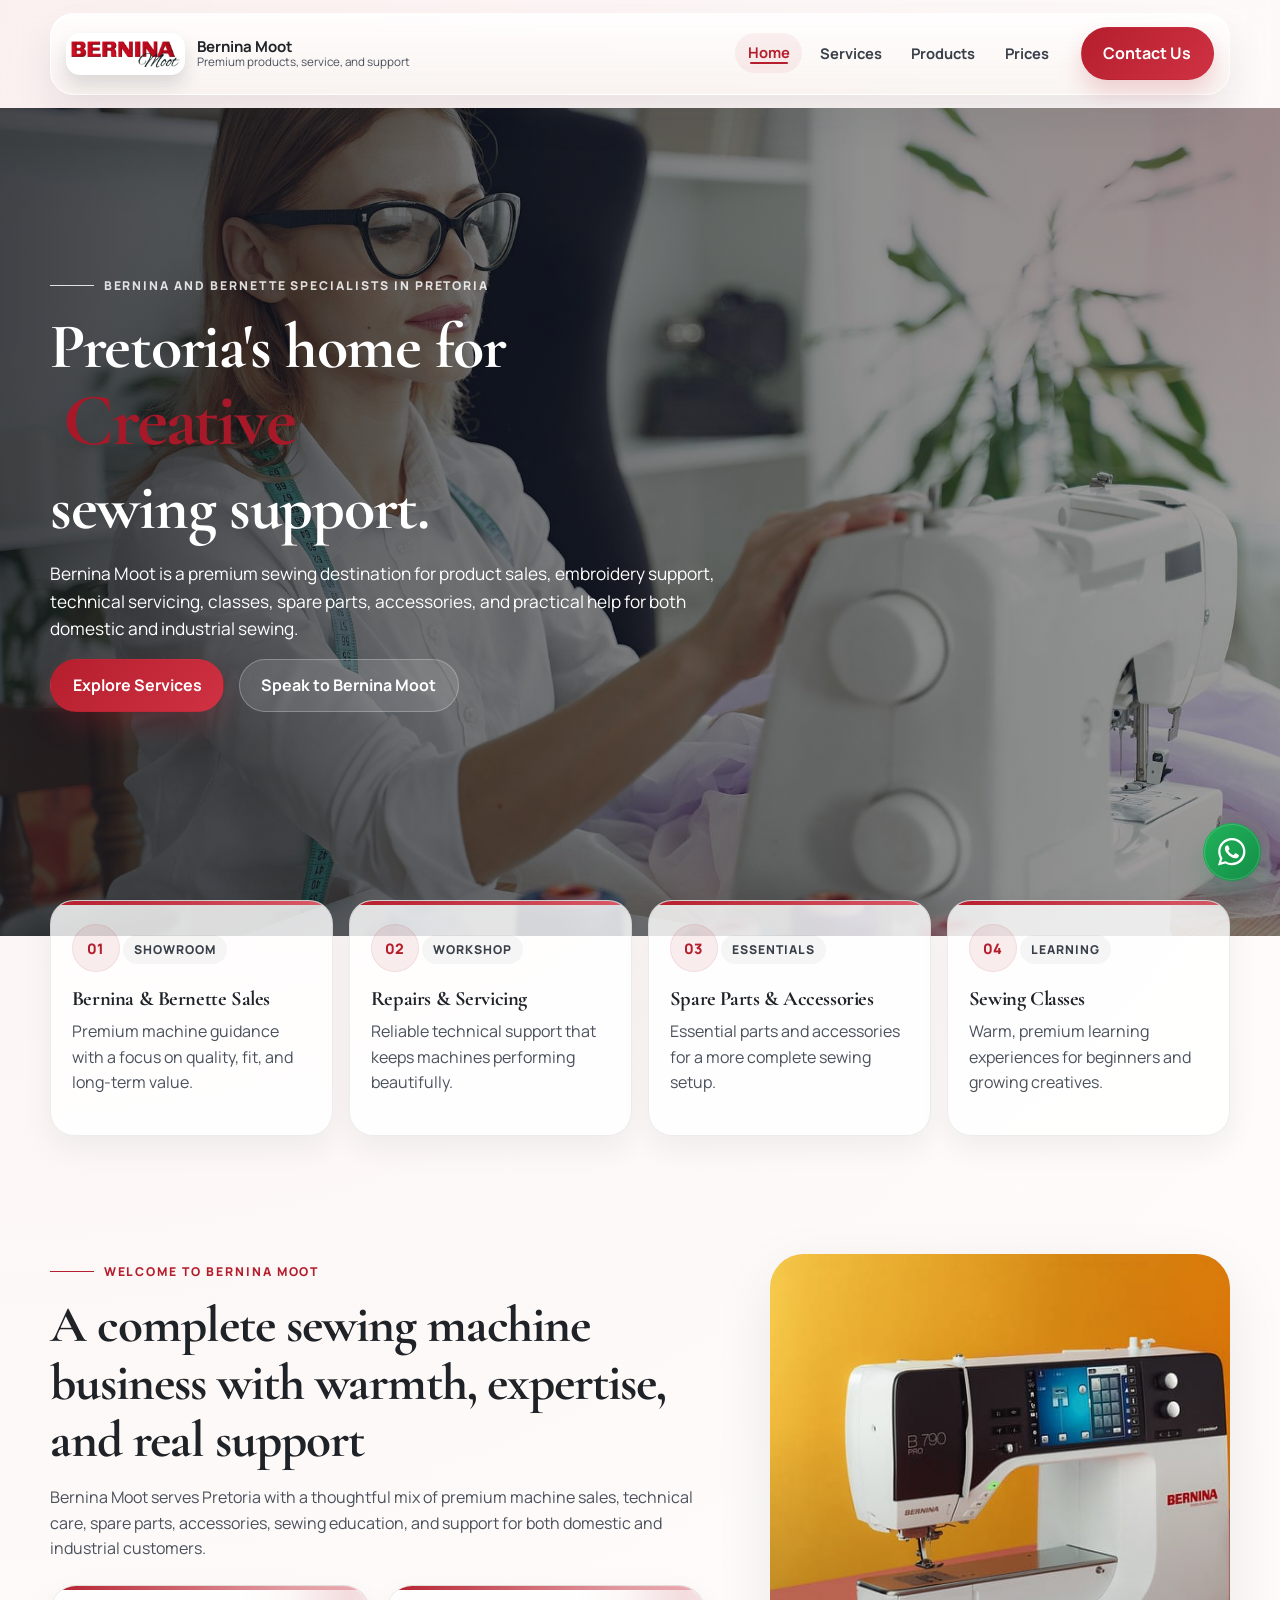
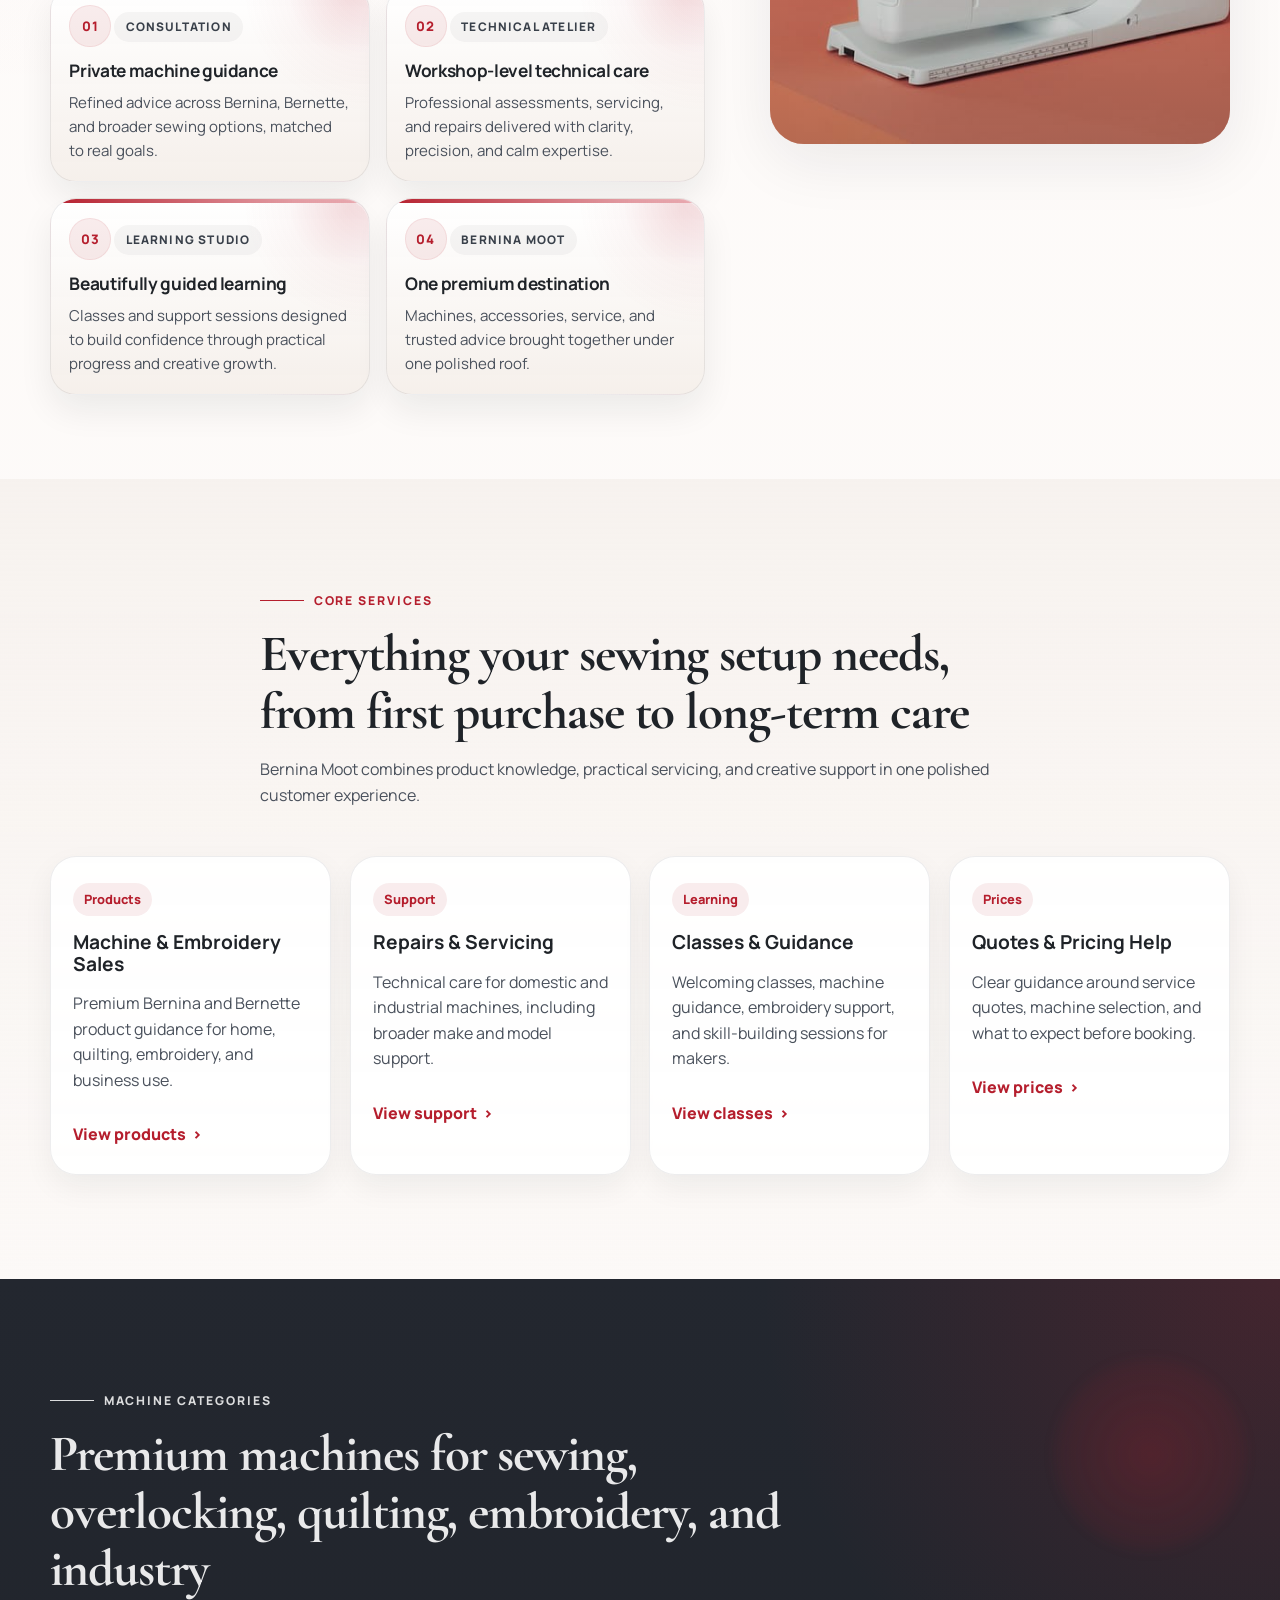
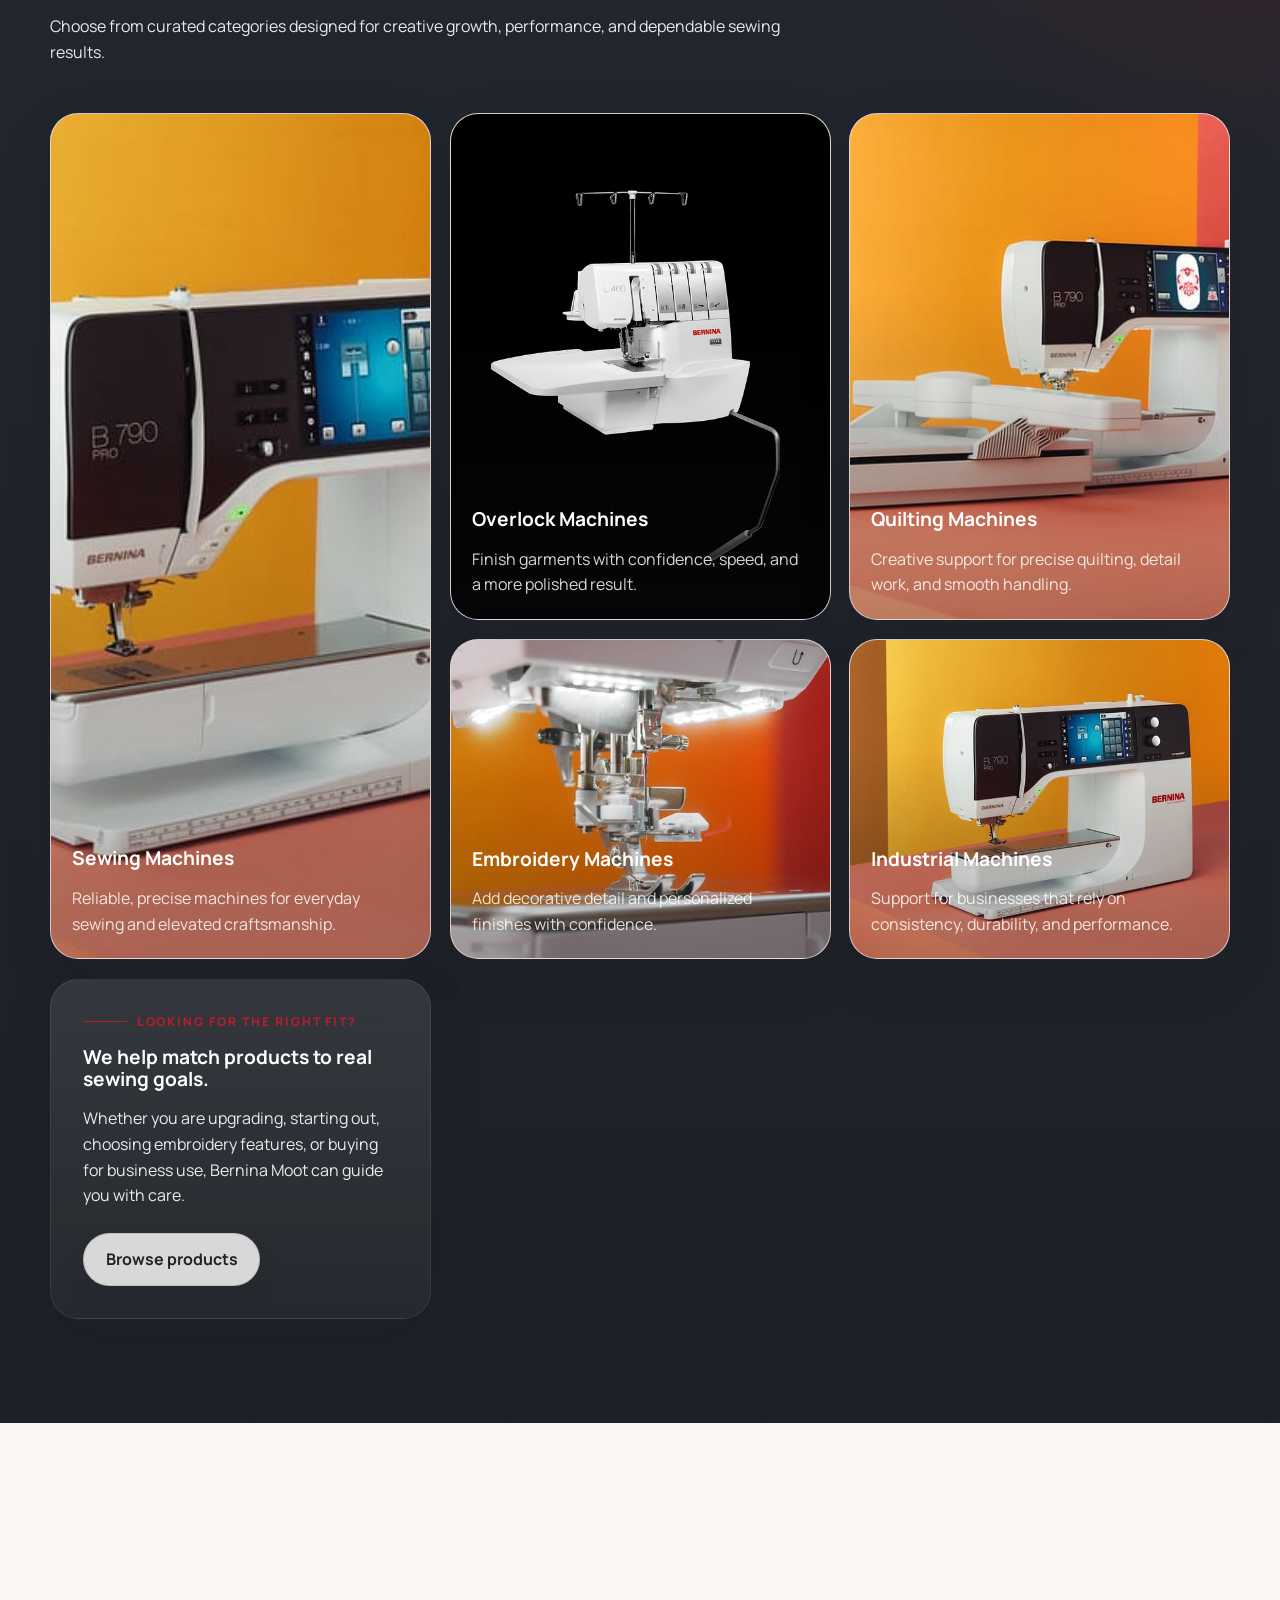
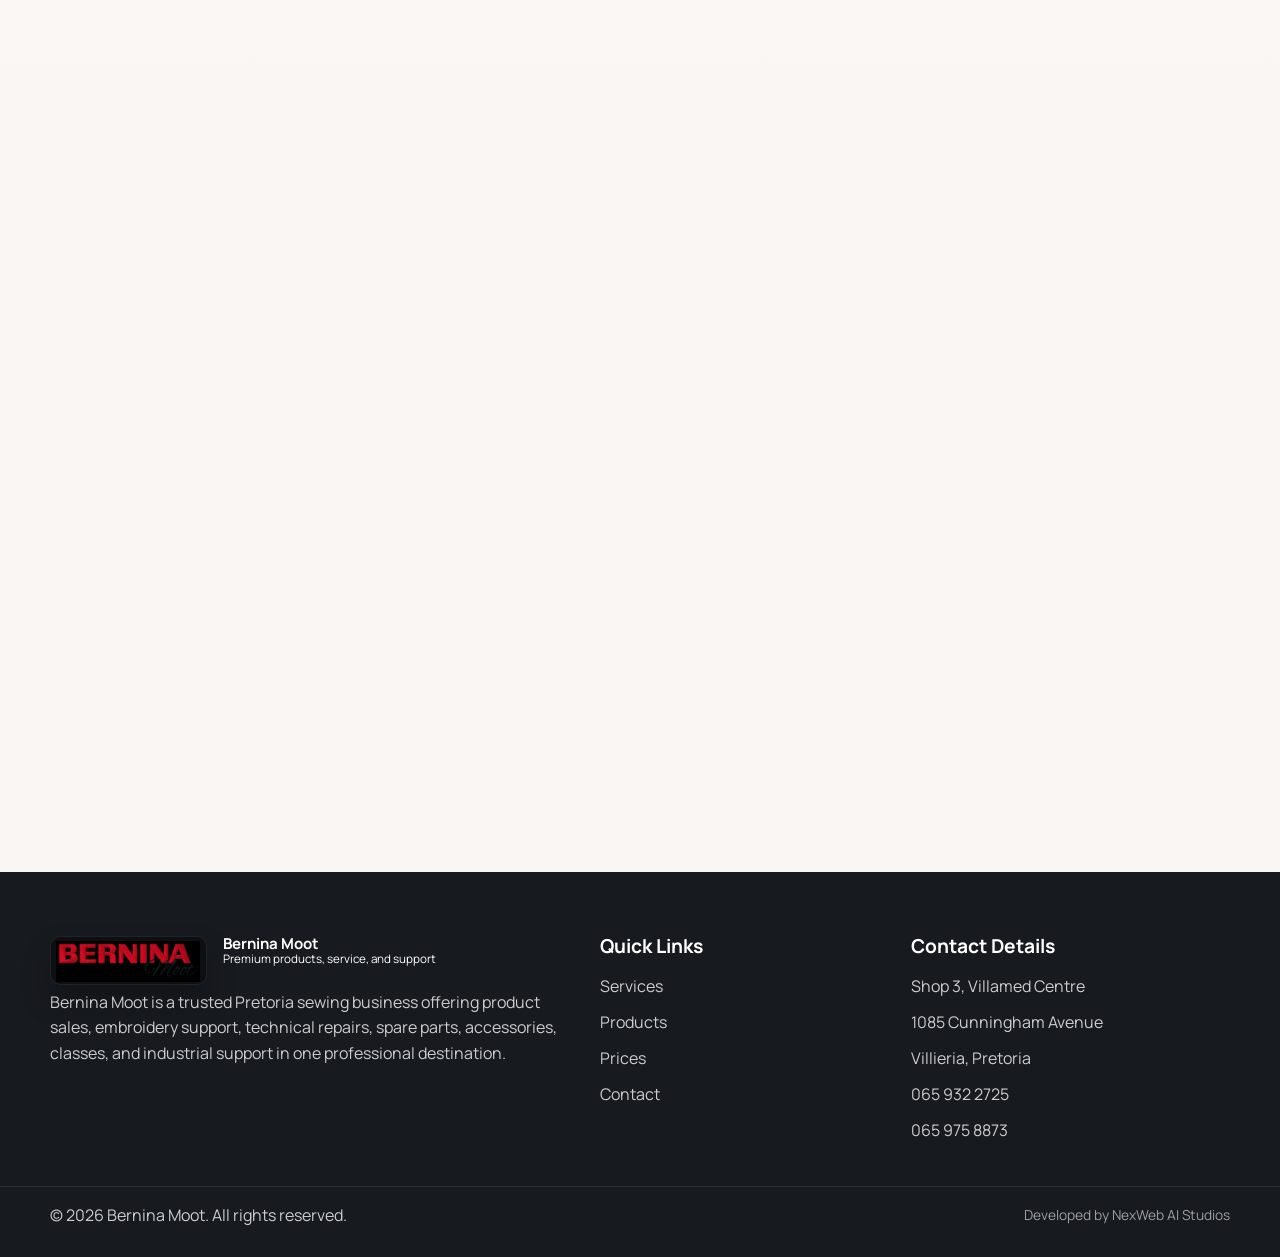
==== index.html @ 9df5f25d "Add AI and search discoverability metadata" ====
<!DOCTYPE html>
<html lang="en">
    <head>
        <meta charset="UTF-8">
        <meta name="viewport" content="width=device-width, initial-scale=1.0">
        <meta
            name="description"
            content="Bernina Moot offers premium sewing products, embroidery support, repairs, classes, spare parts, and sewing expertise in Pretoria."
        >
        <meta name="theme-color" content="#b51e2d">
        <meta name="robots" content="index, follow">
        <link rel="canonical" href="https://jankoferreira.github.io/Berninamoot-demo-website/">
        <meta property="og:type" content="website">
        <meta property="og:site_name" content="Bernina Moot">
        <meta property="og:title" content="Bernina Moot | Premium Sewing Machine Specialists in Pretoria">
        <meta property="og:description" content="Bernina Moot offers premium sewing products, embroidery support, repairs, classes, spare parts, and sewing expertise in Pretoria.">
        <meta property="og:url" content="https://jankoferreira.github.io/Berninamoot-demo-website/">
        <meta property="og:image" content="https://jankoferreira.github.io/Berninamoot-demo-website/assets/images/hero/hero-shop.jpg">
        <meta name="twitter:card" content="summary_large_image">
        <meta name="twitter:title" content="Bernina Moot | Premium Sewing Machine Specialists in Pretoria">
        <meta name="twitter:description" content="Bernina Moot offers premium sewing products, embroidery support, repairs, classes, spare parts, and sewing expertise in Pretoria.">
        <meta name="twitter:image" content="https://jankoferreira.github.io/Berninamoot-demo-website/assets/images/hero/hero-shop.jpg">
        <title>
            Bernina Moot | Premium Sewing Machine Specialists in Pretoria
        </title>
        <link rel="icon" type="image/svg+xml" href="assets/images/favicon.svg">
        <link rel="preconnect" href="https://fonts.googleapis.com">
        <link rel="preconnect" href="https://fonts.gstatic.com" crossorigin>
        <link
            href="https://fonts.googleapis.com/css2?family=Manrope:wght@400;500;600;700;800&family=Cormorant+Garamond:wght@600;700&display=swap"
            rel="stylesheet"
        >
        <link rel="stylesheet" href="assets/css/style.css">
        <script type="application/ld+json">
            {
                "@context": "https://schema.org",
                "@type": "LocalBusiness",
                "@id": "https://jankoferreira.github.io/Berninamoot-demo-website/#business",
                "name": "Bernina Moot",
                "url": "https://jankoferreira.github.io/Berninamoot-demo-website/",
                "image": "https://jankoferreira.github.io/Berninamoot-demo-website/assets/images/hero/hero-shop.jpg",
                "logo": "https://jankoferreira.github.io/Berninamoot-demo-website/assets/images/light%20logo.jpeg",
                "description": "Bernina Moot is a Pretoria sewing business offering sewing machine products, embroidery support, repairs, spare parts, accessories, classes, and practical machine guidance.",
                "telephone": [
                    "+27659322725",
                    "+27659758873"
                ],
                "address": {
                    "@type": "PostalAddress",
                    "streetAddress": "Shop 3, Villamed Centre, 1085 Cunningham Avenue",
                    "addressLocality": "Villieria",
                    "addressRegion": "Pretoria",
                    "addressCountry": "ZA"
                },
                "areaServed": {
                    "@type": "City",
                    "name": "Pretoria"
                },
                "hasOfferCatalog": {
                    "@type": "OfferCatalog",
                    "name": "Bernina Moot products and services",
                    "itemListElement": [
                        {
                            "@type": "Offer",
                            "itemOffered": {
                                "@type": "Service",
                                "name": "Sewing machine sales and product guidance"
                            }
                        },
                        {
                            "@type": "Offer",
                            "itemOffered": {
                                "@type": "Service",
                                "name": "Machine repairs and servicing"
                            }
                        },
                        {
                            "@type": "Offer",
                            "itemOffered": {
                                "@type": "Service",
                                "name": "Embroidery support, classes, parts, and accessories"
                            }
                        }
                    ]
                }
            }
        </script>
    </head>
    <body>
        <!-- Floating action buttons -->
        <a
            class="floating-whatsapp"
            href="https://wa.me/27659322725?text=Hello%20Bernina%20Moot%2C%20I%20would%20like%20to%20enquire%20about%20your%20machines%20%2F%20services."
            target="_blank"
            rel="noopener noreferrer"
            aria-label="Chat with Bernina Moot on WhatsApp"
        >
            <span class="floating-whatsapp__tooltip">
                Chat on WhatsApp
            </span>
            <span class="floating-whatsapp__icon" aria-hidden="true">
                <svg viewBox="0 0 24 24" role="presentation">
                    <path
                        d="
                            M20.52 3.48A11.86 11.86 0 0 0 12.04 0C5.5 0 .17 5.32.17 11.88
                            c0 2.09.54 4.13 1.57 5.93L0 24l6.35-1.66a11.8 11.8 0 0 0 5.69 1.45h.01
                            c6.55 0 11.88-5.33 11.88-11.89 0-3.17-1.24-6.15-3.41-8.42zm-8.48 18.3h-.01
                            a9.86 9.86 0 0 1-5.03-1.38l-.36-.21-3.77.99 1-3.68-.24-.38a9.86 9.86 0 0 1-1.51-5.26
                            c0-5.45 4.44-9.89 9.9-9.89 2.64 0 5.12 1.03 6.98 2.9a9.83 9.83 0 0 1 2.9 6.99
                            c0 5.46-4.44 9.9-9.89 9.9zm5.43-7.41c-.3-.15-1.77-.87-2.04-.97-.27-.1-.47-.15-.67.15
                            s-.77.97-.94 1.17c-.17.2-.35.22-.64.08-.3-.15-1.25-.46-2.39-1.47-.88-.78-1.48-1.74-1.65-2.03
                            -.17-.3-.02-.46.13-.61.13-.13.3-.35.45-.52.15-.17.2-.3.3-.5.1-.2.05-.37-.02-.52
                            -.08-.15-.67-1.61-.92-2.2-.24-.58-.48-.5-.67-.51h-.57c-.2 0-.52.08-.8.37
                            s-1.05 1.03-1.05 2.5c0 1.47 1.08 2.89 1.23 3.09.15.2 2.12 3.23 5.13 4.53
                            .72.31 1.28.5 1.72.63.72.23 1.38.2 1.9.12.58-.09 1.77-.72 2.02-1.42
                            .25-.7.25-1.3.17-1.42-.08-.12-.27-.2-.57-.35z
                        "
                        fill="currentColor"
                    >
                    </path>
                </svg>
            </span>
        </a>
        <button class="back-to-top" type="button" aria-label="Back to top">
            <span aria-hidden="true">
                &uarr;
            </span>
        </button>
        <!-- Shared site header -->
        <header class="site-header" id="top">
            <div class="container header__inner">
                <a class="logo" href="index.html" aria-label="Bernina Moot home">
                    <span class="logo__mark"><img src="assets/images/light%20logo.jpeg" alt="" aria-hidden="true"></span>
                    <span class="logo__text">
                        <strong>
                            Bernina Moot
                        </strong>
                        <small>
                            Premium products, service, and support
                        </small>
                    </span>
                </a>
                <nav class="main-nav" aria-label="Primary navigation">
                    <button
                        class="nav-toggle"
                        type="button"
                        aria-expanded="false"
                        aria-controls="primary-menu"
                        aria-label="Open navigation menu"
                    >
                        <span>
                        </span>
                        <span>
                        </span>
                        <span>
                        </span>
                    </button>
                    <div class="nav-panel" id="primary-menu">
                        <ul class="nav-links">
                            <li>
                                <a href="index.html" class="nav-link active">
                                    Home
                                </a>
                            </li>
                            <li>
                                <a href="services.html" class="nav-link">
                                    Services
                                </a>
                            </li>
                            <li>
                                <a href="products.html" class="nav-link">
                                    Products
                                </a>
                            </li>
                            <li>
                                <a href="prices.html" class="nav-link">
                                    Prices
                                </a>
                            </li>
                        </ul>
                        <a class="button button--primary header__cta" href="contact.html">
                            Contact Us
                        </a>
                    </div>
                </nav>
            </div>
        </header>
        <main>
            <!-- Home hero -->
            <section
                class="hero hero--background"
                style="--hero-position: center 34%; --hero-position-mobile: center 26%;"
            >
                <div
                    class="hero__background-image"
                    style="background-image: url('assets/images/hero/hero-background.jpg');"
                >
                </div>
                <div class="hero__background-overlay">
                </div>
                <div class="container hero__content-shell">
                    <div class="hero__content hero__content--wide hero__content--raised" data-reveal="up">
                        <p class="eyebrow eyebrow--light">
                            Bernina and Bernette specialists in Pretoria
                        </p>
                        <h1>
                            Pretoria's home for
                            <span
                                class="typed-word typed-word--headline"
                                data-words="Expert,Creative,Confident,Premium"
                            >
                                Expert
                            </span>
                            <span class="hero__headline-break">
                                sewing support.
                            </span>
                        </h1>
                        <p class="hero__lead hero__lead--light">
                            Bernina Moot is a premium sewing destination for product sales, embroidery
                            support, technical servicing, classes, spare parts, accessories, and practical
                            help for both domestic and industrial sewing.
                        </p>
                        <div class="hero__actions">
                            <a class="button button--primary" href="services.html">
                                Explore Services
                            </a>
                            <a class="button button--secondary button--soft-light" href="contact.html">
                                Speak to Bernina Moot
                            </a>
                        </div>
                    </div>
                </div>
            </section>
            <!-- Quick trust highlights -->
            <section class="trust-strip trust-strip--lifted" data-reveal="section">
                <div class="container trust-strip__grid">
                    <article class="trust-item" data-reveal="up">
                        <span class="trust-item__icon">
                            01
                        </span>
                        <span class="trust-item__label">
                            Showroom
                        </span>
                        <h2>
                            Bernina & Bernette Sales
                        </h2>
                        <p>
                            Premium machine guidance with a focus on quality, fit, and long-term value.
                        </p>
                    </article>
                    <article class="trust-item" data-reveal="up">
                        <span class="trust-item__icon">
                            02
                        </span>
                        <span class="trust-item__label">
                            Workshop
                        </span>
                        <h2>
                            Repairs & Servicing
                        </h2>
                        <p>
                            Reliable technical support that keeps machines performing beautifully.
                        </p>
                    </article>
                    <article class="trust-item" data-reveal="up">
                        <span class="trust-item__icon">
                            03
                        </span>
                        <span class="trust-item__label">
                            Essentials
                        </span>
                        <h2>
                            Spare Parts & Accessories
                        </h2>
                        <p>
                            Essential parts and accessories for a more complete sewing setup.
                        </p>
                    </article>
                    <article class="trust-item" data-reveal="up">
                        <span class="trust-item__icon">
                            04
                        </span>
                        <span class="trust-item__label">
                            Learning
                        </span>
                        <h2>
                            Sewing Classes
                        </h2>
                        <p>
                            Warm, premium learning experiences for beginners and growing creatives.
                        </p>
                    </article>
                </div>
            </section>
            <!-- About preview -->
            <section class="section section--about-preview" data-reveal="section">
                <div class="container about__grid">
                    <div class="about__content" data-reveal="up">
                        <p class="eyebrow">
                            Welcome to Bernina Moot
                        </p>
                        <h2>
                            A complete sewing machine business with warmth, expertise, and real support
                        </h2>
                        <p>
                            Bernina Moot serves Pretoria with a thoughtful mix of premium machine sales,
                            technical care, spare parts, accessories, sewing education, and support for both
                            domestic and industrial customers.
                        </p>
                        <div class="about__highlights">
                            <article class="mini-card">
                                <span class="mini-card__index">
                                    01
                                </span>
                                <span class="mini-card__label">
                                    Consultation
                                </span>
                                <strong>
                                    Private machine guidance
                                </strong>
                                <span>
                                    Refined advice across Bernina, Bernette, and broader sewing options,
                                    matched to real goals.
                                </span>
                            </article>
                            <article class="mini-card">
                                <span class="mini-card__index">
                                    02
                                </span>
                                <span class="mini-card__label">
                                    Technical Atelier
                                </span>
                                <strong>
                                    Workshop-level technical care
                                </strong>
                                <span>
                                    Professional assessments, servicing, and repairs delivered with clarity,
                                    precision, and calm expertise.
                                </span>
                            </article>
                            <article class="mini-card">
                                <span class="mini-card__index">
                                    03
                                </span>
                                <span class="mini-card__label">
                                    Learning Studio
                                </span>
                                <strong>
                                    Beautifully guided learning
                                </strong>
                                <span>
                                    Classes and support sessions designed to build confidence through
                                    practical progress and creative growth.
                                </span>
                            </article>
                            <article class="mini-card">
                                <span class="mini-card__index">
                                    04
                                </span>
                                <span class="mini-card__label">
                                    Bernina Moot
                                </span>
                                <strong>
                                    One premium destination
                                </strong>
                                <span>
                                    Machines, accessories, service, and trusted advice brought together under
                                    one polished roof.
                                </span>
                            </article>
                        </div>
                    </div>
                    <div class="about__visual" data-reveal="left">
                        <div class="image-frame">
                            <img
                                class="image-frame__image image-frame__image--home-machine"
                                src="assets/images/machine3.jpeg"
                                alt="Bernina sewing machine displayed on a warm studio backdrop"
                            >
                        </div>
                    </div>
                </div>
            </section>
            <!-- Services preview -->
            <section class="section services" data-reveal="section">
                <div class="container section-heading" data-reveal="up">
                    <p class="eyebrow">
                        Core Services
                    </p>
                    <h2>
                        Everything your sewing setup needs, from first purchase to long-term care
                    </h2>
                    <p>
                        Bernina Moot combines product knowledge, practical servicing, and creative support in
                        one polished customer experience.
                    </p>
                </div>
                <div class="container services__grid services__grid--four">
                    <article class="service-card" data-reveal="up">
                        <span class="service-card__badge">
                            Products
                        </span>
                        <h3>
                            Machine & Embroidery Sales
                        </h3>
                        <p>
                            Premium Bernina and Bernette product guidance for home, quilting, embroidery, and
                            business use.
                        </p>
                        <a class="text-link" href="products.html">
                            View products
                        </a>
                    </article>
                    <article class="service-card" data-reveal="up">
                        <span class="service-card__badge">
                            Support
                        </span>
                        <h3>
                            Repairs & Servicing
                        </h3>
                        <p>
                            Technical care for domestic and industrial machines, including broader make and
                            model support.
                        </p>
                        <a class="text-link" href="products.html">
                            View support
                        </a>
                    </article>
                    <article class="service-card" data-reveal="up">
                        <span class="service-card__badge">
                            Learning
                        </span>
                        <h3>
                            Classes & Guidance
                        </h3>
                        <p>
                            Welcoming classes, machine guidance, embroidery support, and skill-building
                            sessions for makers.
                        </p>
                        <a class="text-link" href="products.html">
                            View classes
                        </a>
                    </article>
                    <article class="service-card" data-reveal="up">
                        <span class="service-card__badge">
                            Prices
                        </span>
                        <h3>
                            Quotes & Pricing Help
                        </h3>
                        <p>
                            Clear guidance around service quotes, machine selection, and what to expect before
                            booking.
                        </p>
                        <a class="text-link" href="prices.html">
                            View prices
                        </a>
                    </article>
                </div>
            </section>
            <!-- Machine categories preview -->
            <section class="section products" data-reveal="section">
                <div class="container products__shell">
                    <div class="section-heading section-heading--light" data-reveal="up">
                        <p class="eyebrow">
                            Machine Categories
                        </p>
                        <h2>
                            Premium machines for sewing, overlocking, quilting, embroidery, and industry
                        </h2>
                        <p>
                            Choose from curated categories designed for creative growth, performance, and
                            dependable sewing results.
                        </p>
                    </div>
                    <div class="products__grid">
                        <article class="product-card product-card--tall" data-reveal="up">
                            <img
                                class="product-card__image product-card__image--machine"
                                src="assets/images/machine3.jpeg"
                                alt="Bernina sewing machine displayed on a warm studio backdrop"
                            >
                            <div class="product-card__content">
                                <h3>
                                    Sewing Machines
                                </h3>
                                <p>
                                    Reliable, precise machines for everyday sewing and elevated craftsmanship.
                                </p>
                            </div>
                        </article>
                        <article class="product-card" data-reveal="up">
                            <img
                                class="product-card__image product-card__image--overlocker"
                                src="assets/images/machine1.jpeg"
                                alt="Bernina overlock machine displayed on a black background"
                            >
                            <div class="product-card__content">
                                <h3>
                                    Overlock Machines
                                </h3>
                                <p>
                                    Finish garments with confidence, speed, and a more polished result.
                                </p>
                            </div>
                        </article>
                        <article class="product-card" data-reveal="up">
                            <img
                                class="product-card__image product-card__image--wide-machine"
                                src="assets/images/machine2.jpeg"
                                alt="Bernina machine with extended work table for quilting and larger sewing projects"
                            >
                            <div class="product-card__content">
                                <h3>
                                    Quilting Machines
                                </h3>
                                <p>
                                    Creative support for precise quilting, detail work, and smooth handling.
                                </p>
                            </div>
                        </article>
                        <article class="product-card" data-reveal="up">
                            <img
                                class="product-card__image product-card__image--detail"
                                src="assets/images/machine4.jpeg"
                                alt="Close-up of a Bernina needle and presser foot for detailed stitching"
                            >
                            <div class="product-card__content">
                                <h3>
                                    Embroidery Machines
                                </h3>
                                <p>
                                    Add decorative detail and personalized finishes with confidence.
                                </p>
                            </div>
                        </article>
                        <article class="product-card" data-reveal="up">
                            <img
                                class="product-card__image product-card__image--machine"
                                src="assets/images/machine3.jpeg"
                                alt="Bernina sewing machine suited to dependable professional sewing work"
                            >
                            <div class="product-card__content">
                                <h3>
                                    Industrial Machines
                                </h3>
                                <p>
                                    Support for businesses that rely on consistency, durability, and
                                    performance.
                                </p>
                            </div>
                        </article>
                        <article class="product-callout" data-reveal="left">
                            <p class="eyebrow">
                                Looking for the right fit?
                            </p>
                            <h3>
                                We help match products to real sewing goals.
                            </h3>
                            <p>
                                Whether you are upgrading, starting out, choosing embroidery features, or
                                buying for business use, Bernina Moot can guide you with care.
                            </p>
                            <a class="button button--secondary" href="products.html">
                                Browse products
                            </a>
                        </article>
                    </div>
                </div>
            </section>
            <!-- Learning callout -->
            <section class="section" data-reveal="section">
                <div class="container split-callout">
                    <div class="split-callout__panel" data-reveal="up">
                        <p class="eyebrow">
                            Products, Learning & Community
                        </p>
                        <h2>
                            Shop, learn, and stay inspired
                        </h2>
                        <p>
                            From beginner sewing classes to embroidery support, creative guidance, and warm
                            community moments, Bernina Moot supports both skill and connection.
                        </p>
                        <a class="button button--primary" href="products.html">
                            Explore products
                        </a>
                    </div>
                    <div class="split-callout__image" data-reveal="left">
                        <img
                            src="assets/images/gallery/class-2.jpg"
                            alt="Sewing class with a teacher helping students learn practically"
                        >
                    </div>
                </div>
            </section>
            <!-- Support and contact highlights -->
            <section class="section section--tight" data-reveal="section">
                <div class="container contact-preview">
                    <article class="info-card" data-reveal="up">
                        <p class="eyebrow">
                            Technical Support
                        </p>
                        <h3>
                            Need product or repair support?
                        </h3>
                        <p>
                            We assist with servicing, diagnostics, embroidery guidance, and repairs on any
                            make and model, including industrial support.
                        </p>
                        <a class="text-link" href="products.html">
                            Learn more
                        </a>
                    </article>
                    <article class="info-card" data-reveal="up">
                        <p class="eyebrow">
                            Hours
                        </p>
                        <h3>
                            Visit Bernina Moot
                        </h3>
                        <p>
                            Monday to Thursday 08:00 - 17:00, Friday 08:00 - 15:00, Saturday 08:00 - 12:00.
                        </p>
                        <a class="text-link" href="contact.html">
                            Plan your visit
                        </a>
                    </article>
                    <article class="info-card" data-reveal="up">
                        <p class="eyebrow">
                            Contact
                        </p>
                        <h3>
                            Speak to the team
                        </h3>
                        <p>
                            Call, WhatsApp, or visit us in Villieria, Pretoria for expert help with sales,
                            service, and classes.
                        </p>
                        <a class="text-link" href="contact.html">
                            Contact Bernina Moot
                        </a>
                    </article>
                </div>
            </section>
        </main>
        <!-- Shared site footer -->
        <footer class="site-footer">
            <div class="container footer__grid">
                <div class="footer__brand">
                    <a class="logo logo--footer" href="index.html" aria-label="Bernina Moot home">
                        <span class="logo__mark"><img src="assets/images/dark%20logo.jpeg" alt="" aria-hidden="true"></span>
                        <span class="logo__text">
                            <strong>
                                Bernina Moot
                            </strong>
                            <small>
                                Premium products, service, and support
                            </small>
                        </span>
                    </a>
                    <p>
                        Bernina Moot is a trusted Pretoria sewing business offering product sales, embroidery
                        support, technical repairs, spare parts, accessories, classes, and industrial support
                        in one professional destination.
                    </p>
                </div>
                <div class="footer__links">
                    <h3>
                        Quick Links
                    </h3>
                    <ul>
                        <li>
                            <a href="services.html">
                                Services
                            </a>
                        </li>
                        <li>
                            <a href="products.html">
                                Products
                            </a>
                        </li>
                        <li>
                            <a href="prices.html">
                                Prices
                            </a>
                        </li>
                        <li>
                            <a href="contact.html">
                                Contact
                            </a>
                        </li>
                    </ul>
                </div>
                <div class="footer__contact">
                    <h3>
                        Contact Details
                    </h3>
                    <p>
                        Shop 3, Villamed Centre
                    </p>
                    <p>
                        1085 Cunningham Avenue
                    </p>
                    <p>
                        Villieria, Pretoria
                    </p>
                    <p>
                        <a href="tel:+27659322725">
                            065 932 2725
                        </a>
                    </p>
                    <p>
                        <a href="tel:+27659758873">
                            065 975 8873
                        </a>
                    </p>
                </div>
            </div>
            <div class="footer__bottom">
                <div class="container">
                    <p>
                        &copy;
                        <span id="currentYear">
                        </span>
                        Bernina Moot. All rights reserved.
                    </p>
                    <a class="footer__credit" href="https://jlfdev.co.za" target="_blank" rel="noopener">
                        Developed by NexWeb AI Studios
                    </a>
                </div>
            </div>
        </footer>
        <script src="assets/js/script.js">
        </script>
    </body>
</html>
---- assets/css/style.css ----
/*
============================================================
Bernina Moot Premium Website Stylesheet
============================================================
This file contains the full visual system for the single-page
website, including responsive layout, premium surface styling,
motion, navigation states, and utility components.
============================================================
*/

:root {
    --color-primary: #b51e2d;
    --color-primary-dark: #8f1824;
    --color-charcoal: #1f2328;
    --color-charcoal-soft: #39404a;
    --color-text: #4a515c;
    --color-white: #ffffff;
    --color-surface: #fbf8f6;
    --color-surface-strong: #f3ede8;
    --color-surface-muted: #f7f4f1;
    --color-border: rgba(31, 35, 40, 0.08);
    --color-border-strong: rgba(31, 35, 40, 0.14);
    --color-shadow: 0 18px 60px rgba(24, 28, 34, 0.08);
    --color-shadow-soft: 0 12px 30px rgba(24, 28, 34, 0.06);
    --radius-sm: 14px;
    --radius-md: 22px;
    --radius-lg: 34px;
    --radius-pill: 999px;
    --container-width: 1180px;
    --header-height: 82px;
    --header-height-compact: 70px;
    --transition: 220ms ease;
}

*,
*::before,
*::after {
    box-sizing: border-box;
}

html {
    scroll-behavior: smooth;
    overflow-x: hidden;
    -webkit-text-size-adjust: 100%;
}

body {
    margin: 0;
    font-family: "Manrope", sans-serif;
    color: var(--color-text);
    background:
        radial-gradient(circle at top left, rgba(181, 30, 45, 0.06), transparent 28%),
        linear-gradient(180deg, #fffdfc 0%, #f9f5f2 100%);
    line-height: 1.6;
    overflow-x: hidden;
}

body.lightbox-open {
    overflow: hidden;
}

img {
    display: block;
    width: 100%;
    max-width: 100%;
    height: 100%;
    object-fit: cover;
}

a {
    color: inherit;
    text-decoration: none;
}

button,
a {
    -webkit-tap-highlight-color: transparent;
}

button,
input,
textarea,
select {
    font: inherit;
}

button {
    cursor: pointer;
}

:focus-visible {
    outline: 3px solid rgba(181, 30, 45, 0.22);
    outline-offset: 3px;
}

::selection {
    background: rgba(181, 30, 45, 0.18);
}

h1,
h2,
h3,
h4 {
    margin: 0 0 1rem;
    color: var(--color-charcoal);
    line-height: 1.12;
}

h1,
h2 {
    font-family: "Cormorant Garamond", serif;
    letter-spacing: -0.02em;
}

h1 {
    font-size: clamp(3rem, 5vw, 5.35rem);
}

h2 {
    font-size: clamp(2.3rem, 4vw, 3.8rem);
}

h3 {
    font-size: 1.2rem;
}

p {
    margin: 0 0 1rem;
    overflow-wrap: break-word;
}

h1,
h2,
h3,
h4,
.button,
.nav-link,
.product-card__badge,
.products-showroom .product-card__meta,
.service-price-list dt,
.service-price-list dd {
    overflow-wrap: anywhere;
}

.eyebrow {
    display: inline-flex;
    align-items: center;
    gap: 0.6rem;
    margin-bottom: 1rem;
    color: var(--color-primary);
    text-transform: uppercase;
    letter-spacing: 0.16em;
    font-size: 0.76rem;
    font-weight: 800;
}

.eyebrow::before {
    content: "";
    width: 2.75rem;
    height: 1px;
    background: currentColor;
}

.container {
    width: min(calc(100% - 2rem), var(--container-width));
    margin: 0 auto;
}

.container > * {
    min-width: 0;
}

.section {
    padding: 6.5rem 0;
}

.section-anchor {
    scroll-margin-top: calc(var(--header-height) + 1rem);
}

.section-heading {
    max-width: 760px;
    margin-bottom: 3rem;
}

.section-heading--light h2,
.section-heading--light p {
    color: rgba(255, 255, 255, 0.9);
}

.section-heading--light .eyebrow {
    color: rgba(255, 255, 255, 0.84);
}

.button {
    display: inline-flex;
    align-items: center;
    justify-content: center;
    min-height: 50px;
    padding: 0.8rem 1.35rem;
    border-radius: var(--radius-pill);
    border: 1px solid transparent;
    font-weight: 700;
    position: relative;
    overflow: hidden;
    transition:
        transform var(--transition),
        background-color var(--transition),
        color var(--transition),
        border-color var(--transition),
        box-shadow var(--transition);
}

.button::after {
    content: "";
    position: absolute;
    inset: 0;
    background: linear-gradient(120deg, transparent 0%, rgba(255, 255, 255, 0.22) 36%, transparent 72%);
    transform: translateX(-130%);
    transition: transform 420ms ease;
    pointer-events: none;
}

.button:hover,
.button:focus-visible {
    transform: translateY(-3px) scale(1.01);
}

.button:hover::after,
.button:focus-visible::after {
    transform: translateX(130%);
}

.button--primary {
    background: linear-gradient(135deg, var(--color-primary), #cf3243);
    color: var(--color-white);
    box-shadow: 0 14px 28px rgba(181, 30, 45, 0.22);
}

.button--primary:hover,
.button--primary:focus-visible {
    background: linear-gradient(135deg, var(--color-primary-dark), var(--color-primary));
}

.button--secondary {
    background: rgba(255, 255, 255, 0.82);
    border-color: var(--color-border-strong);
    color: var(--color-charcoal);
    box-shadow: var(--color-shadow-soft);
}

.button--secondary:hover,
.button--secondary:focus-visible {
    border-color: rgba(181, 30, 45, 0.22);
    color: var(--color-primary);
}

.button--soft-light {
    background: rgba(255, 255, 255, 0.12);
    color: var(--color-white);
    border-color: rgba(255, 255, 255, 0.26);
    box-shadow: none;
}

.button--soft-light:hover,
.button--soft-light:focus-visible {
    color: var(--color-white);
    border-color: rgba(255, 255, 255, 0.5);
    background: rgba(255, 255, 255, 0.18);
}

.site-header {
    position: sticky;
    top: 0;
    z-index: 1000;
    padding: 0.8rem 0;
    transition: background-color var(--transition), box-shadow var(--transition);
    backdrop-filter: blur(16px);
}

.site-header.is-scrolled {
    background: rgba(255, 252, 249, 0.78);
    box-shadow: 0 14px 32px rgba(16, 18, 21, 0.1);
}

.header__inner {
    display: flex;
    align-items: center;
    justify-content: space-between;
    gap: 1rem;
    min-height: var(--header-height);
    padding: 0.7rem 0.95rem;
    background: linear-gradient(180deg, rgba(255, 255, 255, 0.86), rgba(248, 243, 239, 0.78));
    border: 1px solid rgba(255, 255, 255, 0.72);
    border-radius: 24px;
    box-shadow: 0 22px 40px rgba(26, 29, 34, 0.08), inset 0 1px 0 rgba(255, 255, 255, 0.72);
    transition: background-color var(--transition), box-shadow var(--transition), border-color var(--transition);
}

.site-header.is-scrolled .header__inner {
    background: linear-gradient(180deg, rgba(255, 255, 255, 0.94), rgba(248, 243, 239, 0.9));
    border-color: rgba(255, 255, 255, 0.82);
    box-shadow: 0 18px 34px rgba(26, 29, 34, 0.1), inset 0 1px 0 rgba(255, 255, 255, 0.82);
}

.logo {
    display: inline-flex;
    align-items: center;
    gap: 0.8rem;
    flex-shrink: 0;
}

.logo__mark {
    display: inline-grid;
    place-items: center;
    width: 7.4rem;
    height: 2.65rem;
    padding: 0.18rem;
    border-radius: 14px;
    background: var(--color-white);
    color: var(--color-white);
    font-family: "Cormorant Garamond", serif;
    font-size: 1.38rem;
    font-weight: 700;
    overflow: hidden;
    box-shadow: 0 10px 18px rgba(24, 28, 34, 0.14);
}

.logo__mark img {
    width: 100%;
    height: 100%;
    object-fit: contain;
}

.logo__text {
    display: flex;
    flex-direction: column;
    line-height: 1.1;
}

.logo__text strong {
    color: var(--color-charcoal);
    font-size: 0.94rem;
}

.logo__text small {
    color: var(--color-text);
    font-size: 0.73rem;
}

.main-nav {
    display: flex;
    align-items: center;
}

.nav-panel {
    display: flex;
    align-items: center;
    gap: 1.2rem;
}

.nav-links {
    display: flex;
    align-items: center;
    gap: 0.3rem;
    margin: 0;
    padding: 0;
    list-style: none;
}

.nav-link {
    position: relative;
    display: inline-flex;
    align-items: center;
    min-height: 40px;
    padding: 0.42rem 0.78rem;
    border-radius: var(--radius-pill);
    color: var(--color-charcoal-soft);
    font-size: 0.92rem;
    font-weight: 700;
    transition: color var(--transition), background-color var(--transition), transform var(--transition);
}

.nav-link::after {
    content: "";
    position: absolute;
    left: 0.9rem;
    right: 0.9rem;
    bottom: 0.55rem;
    height: 2px;
    border-radius: var(--radius-pill);
    background: var(--color-primary);
    transform: scaleX(0);
    transform-origin: center;
    transition: transform var(--transition);
}

.nav-link:hover,
.nav-link:focus-visible,
.nav-link.active {
    color: var(--color-primary);
    background: rgba(181, 30, 45, 0.06);
    transform: translateY(-1px);
}

.nav-link.active::after,
.nav-link:hover::after,
.nav-link:focus-visible::after {
    transform: scaleX(1);
}

.nav-toggle {
    display: none;
    place-items: center;
    gap: 0.28rem;
    width: 44px;
    height: 44px;
    padding: 0;
    border: 1px solid var(--color-border);
    border-radius: 50%;
    background: var(--color-white);
}

.nav-toggle span {
    display: block;
    width: 18px;
    height: 2px;
    background: var(--color-charcoal);
    border-radius: 999px;
    transition: transform var(--transition), opacity var(--transition);
}

.nav-toggle.is-active span:nth-child(1) {
    transform: translateY(6px) rotate(45deg);
}

.nav-toggle.is-active span:nth-child(2) {
    opacity: 0;
}

.nav-toggle.is-active span:nth-child(3) {
    transform: translateY(-6px) rotate(-45deg);
}

.hero {
    position: relative;
    overflow: hidden;
    padding: 3.2rem 0 4rem;
}

/* Full-width home hero with art-directed background positioning */
.hero--background {
    min-height: 92vh;
    display: flex;
    align-items: center;
    padding: 8rem 0 6rem;
}

.hero__background-image,
.hero__background-overlay {
    position: absolute;
    inset: 0;
}

.hero__background-image {
    inset: -4rem;
    background-position: var(--hero-position, center center);
    background-repeat: no-repeat;
    background-size: cover;
    transform: scale(0.92);
}

.hero__background-overlay {
    background:
        linear-gradient(90deg, rgba(20, 22, 28, 0.78) 0%, rgba(20, 22, 28, 0.56) 38%, rgba(20, 22, 28, 0.38) 100%),
        radial-gradient(circle at top right, rgba(181, 30, 45, 0.2), transparent 28%);
}

.hero__content-shell {
    position: relative;
    z-index: 1;
}

.hero__content--wide {
    max-width: 760px;
}

.hero__content--raised {
    margin-top: -6rem;
}

.hero--background h1,
.hero__lead--light {
    color: var(--color-white);
}

.eyebrow--light {
    color: rgba(255, 255, 255, 0.84);
}

.hero__typed-line--darkglass {
    background: rgba(255, 255, 255, 0.1);
    border-color: rgba(255, 255, 255, 0.14);
    color: var(--color-white);
    backdrop-filter: blur(14px);
}

.hero__typed-line--darkglass .typed-word {
    color: #ffe6e9;
}

.hero__trust-row {
    display: flex;
    flex-wrap: wrap;
    gap: 0.7rem;
    margin-top: 1.75rem;
}

.hero__trust-row span {
    display: inline-flex;
    align-items: center;
    min-height: 40px;
    padding: 0.45rem 0.8rem;
    border-radius: var(--radius-pill);
    background: rgba(255, 255, 255, 0.1);
    border: 1px solid rgba(255, 255, 255, 0.14);
    color: rgba(255, 255, 255, 0.9);
    font-weight: 700;
}

.trust-strip--lifted {
    margin-top: -2.2rem;
    position: relative;
    z-index: 2;
}

.hero__backdrop {
    position: absolute;
    inset: 0;
    background:
        radial-gradient(circle at 80% 18%, rgba(181, 30, 45, 0.12), transparent 24%),
        radial-gradient(circle at 12% 12%, rgba(31, 35, 40, 0.05), transparent 18%),
        linear-gradient(135deg, rgba(255, 255, 255, 0.9), rgba(243, 237, 232, 0.78));
    pointer-events: none;
}

.hero__grid {
    position: relative;
    z-index: 1;
    display: grid;
    grid-template-columns: minmax(0, 1.08fr) minmax(320px, 0.92fr);
    align-items: center;
    gap: 3rem;
}

.hero__content {
    padding: 2rem 0;
}

.hero__lead {
    max-width: 680px;
    font-size: 1.08rem;
}

.hero__typed-line {
    display: inline-flex;
    align-items: center;
    gap: 0.55rem;
    margin: 1.1rem 0 2rem;
    padding: 0.9rem 1.1rem;
    border: 1px solid rgba(181, 30, 45, 0.12);
    border-radius: var(--radius-pill);
    background: rgba(255, 255, 255, 0.7);
    color: var(--color-charcoal);
    font-weight: 700;
    box-shadow: var(--color-shadow-soft);
}

.typed-word {
    min-width: 7ch;
    color: var(--color-primary);
    font-weight: 900;
    letter-spacing: -0.03em;
    transition: opacity 220ms ease, filter 220ms ease;
}

.typed-word--headline {
    display: inline-grid;
    width: 9.5ch;
    min-width: 9.5ch;
    line-height: 1;
    align-items: center;
    color: #a71928;
    padding: 0 0.18em 0.05em;
    white-space: nowrap;
    vertical-align: baseline;
    font-size: 1.16em;
    font-weight: 900;
    justify-content: start;
    text-align: left;
    text-shadow: 0 10px 24px rgba(18, 20, 24, 0.18);
}

.typed-word--hero-strong {
    font-size: 1.22em;
    letter-spacing: -0.05em;
    text-shadow:
        0 12px 28px rgba(18, 20, 24, 0.22),
        0 1px 0 rgba(255, 255, 255, 0.12);
}

.hero__headline-break {
    display: block;
    margin-top: 0.18em;
    margin-left: 0;
}

.hero__actions {
    display: flex;
    flex-wrap: wrap;
    gap: 0.9rem;
}

.hero__stats {
    display: grid;
    grid-template-columns: repeat(2, minmax(0, 1fr));
    gap: 1rem;
    max-width: 640px;
    margin-top: 2rem;
}

.stat-card {
    padding: 1.1rem 1.15rem;
    border: 1px solid rgba(31, 35, 40, 0.08);
    border-radius: var(--radius-md);
    background: rgba(255, 255, 255, 0.72);
    box-shadow: var(--color-shadow-soft);
}

.stat-card strong {
    display: block;
    margin-bottom: 0.4rem;
    color: var(--color-charcoal);
}

.hero__visual {
    position: relative;
    min-height: 620px;
}

.hero-card,
.image-frame,
.class-panel,
.gallery-card,
.product-card {
    overflow: hidden;
    background:
        linear-gradient(135deg, rgba(181, 30, 45, 0.14), rgba(31, 35, 40, 0.08)),
        linear-gradient(180deg, #f0ece8, #ddd6d0);
}

.hero-card img,
.image-frame img,
.class-panel img,
.gallery-card img,
.product-card img {
    transition: transform 500ms ease;
}

.hero-card:hover img,
.image-frame:hover img,
.class-panel:hover img,
.gallery-card:hover img,
.product-card:hover img {
    transform: scale(1.04);
}

.product-card__image--overlocker {
    object-position: center 42%;
}

.product-card__image--machine,
.product-card__image--wide-machine {
    object-position: center center;
}

.product-card__image--detail {
    object-position: center 34%;
}

.product-card__image--materials {
    object-position: center 46%;
}

.hero-card--main {
    position: absolute;
    inset: 0 4.5rem 4rem 0;
    border-radius: 36px;
    box-shadow: var(--color-shadow);
}

.hero-card--main::after,
.gallery-card::after,
.product-card::after,
.image-frame::after,
.class-panel::after {
    content: "";
    position: absolute;
    inset: 0;
    background: linear-gradient(180deg, rgba(18, 20, 24, 0) 35%, rgba(18, 20, 24, 0.28) 100%);
    pointer-events: none;
}

.hero-card__overlay {
    position: absolute;
    left: 1.4rem;
    right: 1.4rem;
    bottom: 1.4rem;
    padding: 1rem 1.15rem;
    border-radius: 20px;
    background: rgba(255, 255, 255, 0.84);
    backdrop-filter: blur(14px);
    box-shadow: var(--color-shadow-soft);
}

.hero-card__overlay p {
    margin: 0;
    color: var(--color-charcoal);
    font-weight: 700;
}

.hero-card--accent {
    position: absolute;
    right: 0;
    bottom: 0;
    width: 42%;
    height: 220px;
    border: 10px solid rgba(255, 253, 251, 0.9);
    border-radius: 28px;
    box-shadow: var(--color-shadow);
}

.hero-badge {
    position: absolute;
    top: 1rem;
    right: 1rem;
    padding: 1rem 1.2rem;
    max-width: 220px;
    border-radius: 22px;
    background: rgba(31, 35, 40, 0.88);
    color: rgba(255, 255, 255, 0.86);
    box-shadow: var(--color-shadow);
}

.hero-badge span {
    display: block;
    margin-bottom: 0.3rem;
    font-size: 0.84rem;
    text-transform: uppercase;
    letter-spacing: 0.14em;
}

.hero-badge strong {
    font-size: 1rem;
}

.trust-strip {
    padding: 0 0 2rem;
}

.trust-strip__grid {
    display: grid;
    grid-template-columns: repeat(4, minmax(0, 1fr));
    gap: 1rem;
}

.trust-item {
    position: relative;
    padding: 1.45rem 1.3rem;
    border: 1px solid var(--color-border);
    border-radius: 24px;
    background: rgba(255, 255, 255, 0.82);
    box-shadow: var(--color-shadow-soft);
    overflow: hidden;
    transition: transform var(--transition), box-shadow var(--transition), border-color var(--transition);
}

.trust-item::before {
    content: "";
    position: absolute;
    inset: 0 0 auto 0;
    height: 4px;
    background: linear-gradient(90deg, var(--color-primary), #da5b68);
}

.trust-item::after {
    content: "";
    position: absolute;
    top: -40%;
    right: -18%;
    width: 140px;
    height: 140px;
    border-radius: 50%;
    background: radial-gradient(circle, rgba(181, 30, 45, 0.14), transparent 70%);
    opacity: 0;
    transition: opacity var(--transition), transform 340ms ease;
    transform: scale(0.8);
}

.trust-item:hover,
.trust-item:focus-within {
    transform: translateY(-7px) scale(1.03);
    border-color: rgba(181, 30, 45, 0.16);
    box-shadow: var(--color-shadow);
}

.trust-item:hover::after,
.trust-item:focus-within::after {
    opacity: 1;
    transform: scale(1);
}

.trust-item:hover .trust-item__icon,
.trust-item:focus-within .trust-item__icon {
    transform: scale(1.08) rotate(-6deg);
    background: rgba(181, 30, 45, 0.14);
}

.trust-item:hover h2,
.trust-item:focus-within h2 {
    color: var(--color-primary);
}

.trust-item__icon {
    display: inline-grid;
    place-items: center;
    width: 3rem;
    height: 3rem;
    margin-bottom: 1rem;
    border-radius: 50%;
    background: rgba(181, 30, 45, 0.08);
    color: var(--color-primary);
    font-size: 0.9rem;
    font-weight: 800;
    box-shadow: inset 0 0 0 1px rgba(181, 30, 45, 0.08);
    transition: transform var(--transition), background-color var(--transition);
}

.trust-item__label {
    display: inline-flex;
    margin-bottom: 0.75rem;
    padding: 0.32rem 0.7rem;
    border-radius: var(--radius-pill);
    background: rgba(31, 35, 40, 0.04);
    color: var(--color-charcoal-soft);
    font-size: 0.76rem;
    font-weight: 800;
    letter-spacing: 0.08em;
    text-transform: uppercase;
}

.trust-item h2 {
    margin-bottom: 0.5rem;
    font-size: 1.28rem;
}

.header__cta {
    box-shadow: 0 12px 22px rgba(181, 30, 45, 0.18);
}

.header__cta:hover,
.header__cta:focus-visible {
    box-shadow: 0 16px 28px rgba(181, 30, 45, 0.22);
}

/* Shared page hero banner used on the inner pages */
.page-hero {
    position: relative;
    min-height: 440px;
    display: flex;
    align-items: end;
    padding: 7rem 0 4rem;
    background-position: var(--page-hero-position, center center);
    background-repeat: no-repeat;
    background-size: cover;
    overflow: hidden;
}

.page-hero__image {
    position: absolute;
    inset: -5rem;
    background-position: var(--page-hero-position, center center);
    background-repeat: no-repeat;
    background-size: cover;
    transform: scale(var(--page-hero-scale, 1));
    transform-origin: center;
    z-index: 0;
}

.page-hero__overlay {
    position: absolute;
    inset: 0;
    z-index: 1;
    background:
        linear-gradient(180deg, rgba(18, 20, 24, 0.28) 0%, rgba(18, 20, 24, 0.68) 100%),
        linear-gradient(90deg, rgba(18, 20, 24, 0.48) 0%, rgba(18, 20, 24, 0.18) 100%);
}

.page-hero__content {
    position: relative;
    z-index: 2;
    max-width: 760px;
}

.page-hero__content h1,
.page-hero__content p {
    color: var(--color-white);
}

.about__grid,
.classes__grid,
.community__grid,
.hours__grid,
.contact__grid,
.why-us__grid {
    display: grid;
    grid-template-columns: repeat(2, minmax(0, 1fr));
    gap: 2.2rem;
    align-items: center;
}

.section--about-preview {
    padding: 5.3rem 0;
}

.about__grid {
    grid-template-columns: minmax(0, 1.08fr) minmax(300px, 0.82fr);
    gap: 1.7rem;
    align-items: start;
}

.about__content {
    max-width: 680px;
}

.about__visual {
    display: flex;
    justify-content: flex-end;
}

.about__panel {
    padding: 2rem;
    border-radius: var(--radius-lg);
    background: rgba(255, 255, 255, 0.84);
    border: 1px solid var(--color-border);
    box-shadow: var(--color-shadow-soft);
}

.about__highlights {
    display: grid;
    grid-template-columns: repeat(2, minmax(0, 1fr));
    gap: 1rem;
    margin-top: 1.45rem;
}

.mini-card {
    position: relative;
    padding: 1.2rem 1.15rem 1.15rem;
    border-radius: 26px;
    background:
        radial-gradient(circle at top right, rgba(181, 30, 45, 0.08), transparent 34%),
        linear-gradient(180deg, rgba(255, 255, 255, 0.98), rgba(245, 239, 234, 0.96));
    border: 1px solid rgba(31, 35, 40, 0.08);
    box-shadow:
        0 16px 34px rgba(20, 22, 28, 0.07),
        inset 0 1px 0 rgba(255, 255, 255, 0.88);
    overflow: hidden;
    transition: transform var(--transition), box-shadow var(--transition), border-color var(--transition);
}

.mini-card::before {
    content: "";
    position: absolute;
    inset: 0 auto auto 0;
    width: 100%;
    height: 4px;
    background: linear-gradient(90deg, var(--color-primary), rgba(218, 91, 104, 0.34));
}

.mini-card::after {
    content: "";
    position: absolute;
    top: -26%;
    right: -12%;
    width: 118px;
    height: 118px;
    border-radius: 50%;
    background: radial-gradient(circle, rgba(181, 30, 45, 0.12), transparent 72%);
    opacity: 0.8;
    pointer-events: none;
}

.mini-card:hover,
.mini-card:focus-within {
    transform: translateY(-5px);
    border-color: rgba(181, 30, 45, 0.16);
    box-shadow:
        0 22px 40px rgba(20, 22, 28, 0.1),
        inset 0 1px 0 rgba(255, 255, 255, 0.9);
}

.mini-card__index {
    display: inline-grid;
    place-items: center;
    width: 2.6rem;
    height: 2.6rem;
    margin-bottom: 0.9rem;
    border-radius: 50%;
    background: rgba(181, 30, 45, 0.08);
    color: var(--color-primary);
    font-size: 0.82rem;
    font-weight: 800;
    letter-spacing: 0.08em;
    box-shadow: inset 0 0 0 1px rgba(181, 30, 45, 0.08);
}

.mini-card__label {
    display: inline-flex;
    margin-bottom: 0.7rem;
    padding: 0.34rem 0.72rem;
    border-radius: var(--radius-pill);
    background: rgba(31, 35, 40, 0.04);
    color: var(--color-charcoal-soft);
    font-size: 0.74rem;
    font-weight: 800;
    letter-spacing: 0.1em;
    text-transform: uppercase;
}

.mini-card strong {
    display: block;
    margin-bottom: 0.55rem;
    color: var(--color-charcoal);
    font-size: 1.08rem;
    line-height: 1.18;
    letter-spacing: -0.02em;
}

.mini-card > span:not(.mini-card__index):not(.mini-card__label) {
    display: block;
    font-size: 0.94rem;
    color: var(--color-text);
    line-height: 1.6;
}

.mini-card .mini-card__index,
.mini-card .mini-card__label {
    color: inherit;
}

.mini-card .mini-card__index {
    display: inline-grid;
    color: var(--color-primary);
}

.mini-card .mini-card__label {
    display: inline-flex;
    color: var(--color-charcoal-soft);
}

.image-frame {
    position: relative;
    min-height: 560px;
    border-radius: 34px;
    box-shadow: var(--color-shadow);
}

.about__visual .image-frame {
    width: min(100%, 460px);
    min-height: 490px;
}

.image-frame--warm {
    min-height: 460px;
    background:
        linear-gradient(135deg, rgba(181, 30, 45, 0.12), rgba(245, 195, 146, 0.16)),
        linear-gradient(180deg, #f1e3d6, #e4d3c3);
}

.image-frame__image--home-machine {
    object-position: 52% 58%;
}

.about__floating-card {
    position: relative;
    max-width: 320px;
    margin: -3rem 0 0 auto;
    padding: 1.25rem 1.3rem;
    border-radius: 24px;
    background: rgba(255, 255, 255, 0.92);
    border: 1px solid rgba(31, 35, 40, 0.08);
    box-shadow: var(--color-shadow);
}

.services {
    background: linear-gradient(180deg, rgba(243, 237, 232, 0.6), rgba(255, 255, 255, 0));
}

.services__grid {
    display: grid;
    grid-template-columns: repeat(4, minmax(0, 1fr));
    gap: 1.15rem;
}

.service-card {
    position: relative;
    padding: 1.6rem 1.35rem;
    border-radius: 26px;
    background: rgba(255, 255, 255, 0.88);
    border: 1px solid var(--color-border);
    box-shadow: var(--color-shadow-soft);
    transition: transform var(--transition), box-shadow var(--transition), border-color var(--transition);
}

.service-card:hover,
.service-card:focus-within {
    transform: translateY(-6px);
    border-color: rgba(181, 30, 45, 0.18);
    box-shadow: var(--color-shadow);
}

.service-card__badge {
    display: inline-flex;
    align-items: center;
    justify-content: center;
    min-width: 3.6rem;
    min-height: 2.1rem;
    margin-bottom: 1rem;
    padding: 0.35rem 0.7rem;
    border-radius: var(--radius-pill);
    background: rgba(181, 30, 45, 0.08);
    color: var(--color-primary);
    font-size: 0.8rem;
    font-weight: 800;
}

.services__grid--four {
    grid-template-columns: repeat(4, minmax(0, 1fr));
}

.services-showcase {
    position: relative;
    overflow: hidden;
    background:
        radial-gradient(circle at 0% 10%, rgba(181, 30, 45, 0.1), transparent 28%),
        linear-gradient(180deg, rgba(250, 246, 241, 0.92), rgba(255, 255, 255, 0));
}

.services-showcase::before,
.services-showcase::after {
    content: "";
    position: absolute;
    border-radius: 50%;
    pointer-events: none;
    filter: blur(8px);
}

.services-showcase::before {
    top: 4rem;
    left: -5rem;
    width: 15rem;
    height: 15rem;
    background: rgba(181, 30, 45, 0.1);
}

.services-showcase::after {
    right: -4rem;
    bottom: 3rem;
    width: 13rem;
    height: 13rem;
    background: rgba(31, 35, 40, 0.06);
}

.services-showcase__heading {
    position: relative;
    padding: clamp(1.8rem, 3vw, 2.5rem);
    border-radius: 34px;
    border: 1px solid rgba(31, 35, 40, 0.08);
    background:
        linear-gradient(135deg, rgba(255, 255, 255, 0.96), rgba(247, 240, 234, 0.9)),
        rgba(255, 255, 255, 0.94);
    box-shadow: 0 22px 60px rgba(24, 28, 34, 0.08);
    overflow: hidden;
}

.services-showcase__heading::after {
    content: "";
    position: absolute;
    inset: auto 1.6rem 0.95rem;
    height: 1px;
    background: linear-gradient(90deg, rgba(181, 30, 45, 0), rgba(181, 30, 45, 0.34), rgba(181, 30, 45, 0));
}

.services-showcase__rail {
    margin-top: 1.9rem;
    padding: 0.7rem;
    overflow: hidden;
    border-radius: var(--radius-pill);
    border: 1px solid rgba(31, 35, 40, 0.08);
    background: rgba(255, 255, 255, 0.72);
    box-shadow: inset 0 1px 0 rgba(255, 255, 255, 0.65);
    mask-image: linear-gradient(90deg, transparent, #000 10%, #000 90%, transparent);
}

.services-showcase__rail-track {
    display: flex;
    align-items: center;
    gap: 0.8rem;
    width: max-content;
    animation: services-rail 28s linear infinite;
}

.services-showcase__rail span {
    display: inline-flex;
    align-items: center;
    min-height: 2.5rem;
    padding: 0.55rem 1rem;
    border-radius: var(--radius-pill);
    background: linear-gradient(180deg, rgba(181, 30, 45, 0.14), rgba(181, 30, 45, 0.06));
    color: var(--color-charcoal);
    font-size: 0.82rem;
    font-weight: 800;
    letter-spacing: 0.08em;
    text-transform: uppercase;
    white-space: nowrap;
}

.services__grid--premium {
    margin-top: 1.6rem;
}

.services-showcase .service-card--premium {
    min-height: 100%;
    padding: 1.55rem 1.35rem 1.4rem;
    overflow: hidden;
    isolation: isolate;
    border-radius: 28px;
    border: 1px solid rgba(31, 35, 40, 0.08);
    background:
        linear-gradient(180deg, rgba(255, 255, 255, 0.98), rgba(247, 240, 234, 0.92)),
        rgba(255, 255, 255, 0.94);
    box-shadow: 0 18px 36px rgba(24, 28, 34, 0.06);
    transition: transform var(--transition), box-shadow var(--transition), border-color var(--transition);
}

.services-showcase .service-card--premium::before,
.services-showcase .service-card--premium::after {
    content: "";
    position: absolute;
    pointer-events: none;
}

.services-showcase .service-card--premium::before {
    top: -4.5rem;
    right: -3rem;
    width: 11rem;
    height: 11rem;
    border-radius: 50%;
    background: radial-gradient(circle, rgba(181, 30, 45, 0.18), rgba(181, 30, 45, 0));
    animation: service-orb 7.5s ease-in-out infinite;
}

.services-showcase .service-card--premium::after {
    top: -30%;
    left: -55%;
    width: 85%;
    height: 200%;
    background: linear-gradient(90deg, rgba(255, 255, 255, 0), rgba(255, 255, 255, 0.52), rgba(255, 255, 255, 0));
    transform: rotate(16deg);
    opacity: 0.42;
    animation: service-sheen 9s linear infinite;
}

.services-showcase .service-card--premium > * {
    position: relative;
    z-index: 1;
}

.services-showcase .service-card--premium:hover,
.services-showcase .service-card--premium:focus-within {
    transform: translateY(-8px);
    border-color: rgba(181, 30, 45, 0.2);
    box-shadow: 0 24px 44px rgba(24, 28, 34, 0.11);
}

.service-card__top {
    display: flex;
    align-items: flex-start;
    justify-content: space-between;
    gap: 1rem;
    margin-bottom: 1.1rem;
}

.services-showcase .service-card__badge {
    min-width: auto;
    min-height: auto;
    margin-bottom: 0;
    padding: 0.5rem 0.85rem;
    border: 1px solid rgba(181, 30, 45, 0.12);
    background: rgba(181, 30, 45, 0.08);
    font-size: 0.72rem;
    letter-spacing: 0.12em;
    text-transform: uppercase;
}

.service-card__index {
    color: rgba(181, 30, 45, 0.74);
    font-family: "Cormorant Garamond", serif;
    font-size: 2.45rem;
    font-weight: 700;
    line-height: 0.88;
}

.services-showcase .service-card h3 {
    margin-bottom: 0.75rem;
    font-size: 1.34rem;
}

.services-showcase .service-card p {
    margin-bottom: 0;
}

.service-card__meta {
    margin-top: 1.2rem;
    padding-top: 0.95rem;
    border-top: 1px solid rgba(31, 35, 40, 0.08);
    color: var(--color-charcoal);
    font-size: 0.95rem;
    font-weight: 700;
    line-height: 1.55;
}

.text-link {
    display: inline-flex;
    align-items: center;
    gap: 0.4rem;
    margin-top: 0.8rem;
    padding: 0;
    border: 0;
    background: transparent;
    color: var(--color-primary);
    font-weight: 800;
}

.text-link::after {
    content: ">";
    transition: transform var(--transition);
}

.text-link:hover::after,
.text-link:focus-visible::after {
    transform: translateX(3px);
}

.products {
    background:
        radial-gradient(circle at top right, rgba(181, 30, 45, 0.22), transparent 24%),
        linear-gradient(180deg, #23272f 0%, #1d2026 100%);
}

.brand-ribbon {
    display: inline-flex;
    flex-wrap: wrap;
    align-items: center;
    gap: 0.9rem 1.1rem;
    margin-bottom: 2rem;
    padding: 0.9rem 1.2rem;
    border: 1px solid rgba(255, 255, 255, 0.12);
    border-radius: 24px;
    background: rgba(255, 255, 255, 0.06);
    color: rgba(255, 255, 255, 0.86);
    box-shadow: 0 14px 30px rgba(0, 0, 0, 0.16);
}

.brand-ribbon strong {
    padding: 0.45rem 0.85rem;
    border-radius: var(--radius-pill);
    background: rgba(255, 255, 255, 0.08);
    color: var(--color-white);
    transition: transform var(--transition), background-color var(--transition);
}

.brand-ribbon strong:hover {
    transform: translateY(-2px);
    background: rgba(255, 255, 255, 0.14);
}

.products__shell {
    position: relative;
}

.products__shell::before {
    content: "";
    position: absolute;
    inset: -1.5rem -1rem auto auto;
    width: 12rem;
    height: 12rem;
    border-radius: 50%;
    background: radial-gradient(circle, rgba(181, 30, 45, 0.22), rgba(181, 30, 45, 0));
    pointer-events: none;
    filter: blur(6px);
}

.products__grid {
    display: grid;
    grid-template-columns: repeat(3, minmax(0, 1fr));
    gap: 1.2rem;
}

.product-card,
.gallery-card,
.class-panel {
    position: relative;
    min-height: 320px;
    border-radius: 28px;
    border: 1px solid rgba(255, 255, 255, 0.08);
    box-shadow: var(--color-shadow);
    transition: transform var(--transition), box-shadow var(--transition), border-color var(--transition);
}

.product-card:hover,
.product-card:focus-within,
.class-panel:hover,
.class-panel:focus-within {
    transform: translateY(-6px);
    box-shadow: 0 26px 45px rgba(11, 14, 18, 0.22);
    border-color: rgba(255, 255, 255, 0.16);
}

.product-card--tall {
    grid-row: span 2;
    min-height: 660px;
}

.product-card--accent {
    background:
        linear-gradient(135deg, rgba(181, 30, 45, 0.16), rgba(31, 35, 40, 0.1)),
        linear-gradient(180deg, #f0ece8, #ddd6d0);
}

.product-card__content,
.gallery-card figcaption,
.class-panel__content {
    position: absolute;
    left: 1.3rem;
    right: 1.3rem;
    bottom: 1.3rem;
    z-index: 1;
}

.product-card__content h3,
.gallery-card figcaption,
.class-panel__content h3 {
    color: var(--color-white);
}

.product-card__content p,
.class-panel__content p {
    margin: 0;
    color: rgba(255, 255, 255, 0.84);
}

.product-callout {
    display: flex;
    flex-direction: column;
    justify-content: center;
    min-height: 320px;
    padding: 2rem;
    border: 1px solid rgba(255, 255, 255, 0.08);
    border-radius: 28px;
    background: linear-gradient(180deg, rgba(255, 255, 255, 0.1), rgba(255, 255, 255, 0.04));
    color: rgba(255, 255, 255, 0.9);
    box-shadow: var(--color-shadow);
}

.product-callout h3 {
    color: var(--color-white);
}

.product-callout .button--secondary {
    align-self: flex-start;
    margin-top: 0.5rem;
}

.products-hero {
    position: relative;
    overflow: hidden;
    background-color: #d9d1cb;
    --page-hero-position: center 52%;
    --page-hero-position-mobile: center 50%;
    --page-hero-scale: 1;
    --page-hero-scale-mobile: 1.04;
}

.products-hero__image {
    background-image: url("../images/hero/products-hero-bernina-790-pro.jpg");
}

.products-hero::before,
.products-hero::after {
    content: "";
    position: absolute;
    border-radius: 50%;
    pointer-events: none;
    filter: blur(8px);
}

.products-hero::before {
    top: 4rem;
    right: -4rem;
    width: 14rem;
    height: 14rem;
    background: rgba(181, 30, 45, 0.16);
    animation: product-orb 9s ease-in-out infinite;
}

.products-hero::after {
    left: -4rem;
    bottom: 2rem;
    width: 12rem;
    height: 12rem;
    background: rgba(255, 255, 255, 0.08);
    animation: product-orb 10s ease-in-out infinite reverse;
}

.products-hero .page-hero__content {
    max-width: 900px;
}

.products-hero__strip {
    display: flex;
    flex-wrap: wrap;
    gap: 0.7rem;
    margin-top: 1.5rem;
}

.products-hero__strip span {
    display: inline-flex;
    align-items: center;
    min-height: 2.4rem;
    padding: 0.5rem 0.95rem;
    border-radius: var(--radius-pill);
    border: 1px solid rgba(255, 255, 255, 0.12);
    background: rgba(255, 255, 255, 0.08);
    color: rgba(255, 248, 243, 0.92);
    font-size: 0.82rem;
    font-weight: 800;
    letter-spacing: 0.08em;
    text-transform: uppercase;
    backdrop-filter: blur(12px);
    -webkit-backdrop-filter: blur(12px);
    animation: product-chip-float 6.5s ease-in-out infinite;
}

.products-hero__strip span:nth-child(2) {
    animation-delay: 0.3s;
}

.products-hero__strip span:nth-child(3) {
    animation-delay: 0.6s;
}

.products-hero__strip span:nth-child(4) {
    animation-delay: 0.9s;
}

.products-hero__metrics {
    display: grid;
    grid-template-columns: repeat(3, minmax(0, 1fr));
    gap: 0.95rem;
    margin-top: 1.6rem;
}

.products-hero__metric {
    padding: 1rem 1rem 0.95rem;
    border-radius: 22px;
    border: 1px solid rgba(255, 255, 255, 0.12);
    background:
        linear-gradient(180deg, rgba(255, 255, 255, 0.12), rgba(255, 255, 255, 0.06)),
        rgba(24, 24, 26, 0.22);
    box-shadow: 0 20px 34px rgba(8, 9, 11, 0.18);
    backdrop-filter: blur(12px);
    -webkit-backdrop-filter: blur(12px);
    animation: product-chip-float 7.5s ease-in-out infinite;
}

.products-hero__metric:nth-child(2) {
    animation-delay: 0.35s;
}

.products-hero__metric:nth-child(3) {
    animation-delay: 0.7s;
}

.products-hero__metric strong,
.products-hero__metric span {
    display: block;
    color: var(--color-white);
}

.products-hero__metric strong {
    margin-bottom: 0.35rem;
    font-family: "Cormorant Garamond", serif;
    font-size: 2rem;
    line-height: 0.95;
}

.products-hero__metric span {
    color: rgba(255, 248, 243, 0.86);
    font-size: 0.92rem;
    line-height: 1.45;
}

.products-showroom {
    position: relative;
    overflow: hidden;
}

.products-showroom::before {
    content: "";
    position: absolute;
    inset: auto auto 6rem -6rem;
    width: 16rem;
    height: 16rem;
    border-radius: 50%;
    background: radial-gradient(circle, rgba(181, 30, 45, 0.14), rgba(181, 30, 45, 0));
    filter: blur(10px);
    pointer-events: none;
}

.products-showroom__intro {
    position: relative;
    padding: clamp(1.7rem, 3vw, 2.4rem);
    border-radius: 34px;
    border: 1px solid rgba(255, 255, 255, 0.08);
    background:
        linear-gradient(135deg, rgba(255, 255, 255, 0.09), rgba(255, 255, 255, 0.04)),
        rgba(23, 26, 31, 0.46);
    box-shadow: 0 24px 50px rgba(4, 6, 9, 0.2);
}

.products-showroom__intro h2,
.products-showroom__intro p {
    color: var(--color-white);
}

.products-showroom__brands {
    margin-bottom: 1.3rem;
}

.products-showroom__rail {
    margin-top: 1.7rem;
    padding: 0.75rem;
    overflow: hidden;
    border-radius: var(--radius-pill);
    border: 1px solid rgba(255, 255, 255, 0.08);
    background: rgba(255, 255, 255, 0.06);
    mask-image: linear-gradient(90deg, transparent, #000 10%, #000 90%, transparent);
}

.products-showroom__rail-track {
    display: flex;
    align-items: center;
    gap: 0.8rem;
    width: max-content;
    animation: products-rail 26s linear infinite;
}

.products-showroom__rail:hover .products-showroom__rail-track {
    animation-play-state: paused;
}

.products-showroom__rail span {
    display: inline-flex;
    align-items: center;
    min-height: 2.45rem;
    padding: 0.55rem 1rem;
    border-radius: var(--radius-pill);
    background: rgba(255, 255, 255, 0.1);
    color: rgba(255, 248, 243, 0.92);
    font-size: 0.79rem;
    font-weight: 800;
    letter-spacing: 0.08em;
    text-transform: uppercase;
    white-space: nowrap;
}

.products__grid--showroom {
    margin-top: 1.6rem;
}

.products-showroom .product-card--showroom {
    overflow: hidden;
    isolation: isolate;
}

.products-showroom .product-card--showroom::before {
    content: "";
    position: absolute;
    inset: 0;
    background:
        linear-gradient(180deg, rgba(20, 23, 27, 0.04) 0%, rgba(20, 23, 27, 0.16) 34%, rgba(16, 18, 22, 0.86) 100%);
    z-index: 0;
}

.products-showroom .product-card--showroom::after {
    content: "";
    position: absolute;
    top: -24%;
    left: -48%;
    width: 80%;
    height: 180%;
    background: linear-gradient(90deg, rgba(255, 255, 255, 0), rgba(255, 255, 255, 0.28), rgba(255, 255, 255, 0));
    transform: rotate(16deg);
    opacity: 0.55;
    animation: product-sheen 10s linear infinite;
    pointer-events: none;
    z-index: 0;
}

.products-showroom .product-card__content {
    display: flex;
    flex-direction: column;
    gap: 0.55rem;
    padding: 1rem 1rem 0.95rem;
    border-radius: 24px;
    background: linear-gradient(180deg, rgba(8, 10, 13, 0.08), rgba(8, 10, 13, 0.22));
    backdrop-filter: blur(10px);
    -webkit-backdrop-filter: blur(10px);
}

.product-card__topline {
    display: flex;
    align-items: flex-start;
    justify-content: space-between;
    gap: 0.8rem;
}

.products-showroom .product-card__badge {
    display: inline-flex;
    align-items: center;
    min-height: 2rem;
    padding: 0.35rem 0.7rem;
    border-radius: var(--radius-pill);
    background: rgba(255, 255, 255, 0.12);
    color: rgba(255, 248, 243, 0.95);
    font-size: 0.72rem;
    font-weight: 800;
    letter-spacing: 0.12em;
    text-transform: uppercase;
}

.products-showroom .product-card__index {
    color: rgba(255, 255, 255, 0.85);
    font-family: "Cormorant Garamond", serif;
    font-size: 2.15rem;
    font-weight: 700;
    line-height: 0.92;
}

.products-showroom .product-card__meta {
    display: inline-block;
    margin-top: 0.45rem;
    color: rgba(255, 245, 237, 0.78);
    font-size: 0.88rem;
    font-weight: 700;
    line-height: 1.5;
}

.product-learning {
    position: relative;
    overflow: hidden;
    background:
        radial-gradient(circle at top left, rgba(181, 30, 45, 0.08), transparent 24%),
        linear-gradient(180deg, rgba(255, 255, 255, 0), rgba(243, 237, 232, 0.34));
}

.product-learning__shell {
    align-items: stretch;
    padding: 1.35rem;
    border-radius: 36px;
    border: 1px solid rgba(31, 35, 40, 0.08);
    background:
        linear-gradient(135deg, rgba(255, 255, 255, 0.96), rgba(247, 240, 234, 0.88)),
        rgba(255, 255, 255, 0.92);
    box-shadow: 0 24px 54px rgba(24, 28, 34, 0.08);
}

.product-learning__content {
    padding: clamp(0.5rem, 2vw, 1.25rem);
}

.product-learning__stats {
    display: grid;
    grid-template-columns: repeat(3, minmax(0, 1fr));
    gap: 0.85rem;
    margin: 1.4rem 0 1.2rem;
}

.product-learning__stat {
    padding: 0.95rem 0.95rem 0.9rem;
    border-radius: 22px;
    border: 1px solid rgba(31, 35, 40, 0.08);
    background: rgba(255, 255, 255, 0.82);
    box-shadow: var(--color-shadow-soft);
}

.product-learning__stat strong,
.product-learning__stat span {
    display: block;
}

.product-learning__stat strong {
    color: var(--color-charcoal);
    font-size: 1rem;
    font-weight: 800;
}

.product-learning__stat span {
    color: var(--color-text);
    font-size: 0.9rem;
}

.product-learning__blade {
    position: relative;
    margin: 1.55rem 0 2rem;
    padding: 0.9rem;
    overflow: hidden;
    border-radius: 26px;
    border: 1px solid rgba(31, 35, 40, 0.08);
    background:
        linear-gradient(135deg, rgba(255, 255, 255, 0.96), rgba(248, 242, 237, 0.88)),
        rgba(255, 255, 255, 0.92);
    box-shadow: 0 16px 30px rgba(24, 28, 34, 0.06);
    mask-image: linear-gradient(90deg, transparent, #000 8%, #000 92%, transparent);
}

.product-learning__blade::before {
    content: "";
    position: absolute;
    inset: 0;
    background:
        radial-gradient(circle at 15% 50%, rgba(181, 30, 45, 0.12), transparent 20%),
        linear-gradient(180deg, rgba(255, 255, 255, 0.18), rgba(255, 255, 255, 0));
    pointer-events: none;
}

.product-learning__blade-track {
    position: relative;
    z-index: 1;
    display: flex;
    align-items: center;
    gap: 0.85rem;
    width: max-content;
    animation: products-rail 30s linear infinite;
}

.product-learning__blade:hover .product-learning__blade-track {
    animation-play-state: paused;
}

.product-blade-item {
    display: inline-flex;
    align-items: center;
    gap: 0.75rem;
    min-height: 3.45rem;
    padding: 0.7rem 1rem;
    border-radius: 20px;
    border: 1px solid rgba(31, 35, 40, 0.08);
    background:
        linear-gradient(135deg, rgba(255, 255, 255, 0.9), rgba(245, 237, 231, 0.82)),
        rgba(255, 255, 255, 0.92);
    color: var(--color-charcoal);
    box-shadow: 0 10px 22px rgba(24, 28, 34, 0.05);
    font-size: 0.92rem;
    font-weight: 800;
    line-height: 1.35;
    white-space: nowrap;
}

.product-blade-item em {
    display: inline-flex;
    align-items: center;
    justify-content: center;
    min-width: 2rem;
    min-height: 2rem;
    padding: 0 0.35rem;
    border-radius: 999px;
    background: rgba(181, 30, 45, 0.08);
    color: var(--color-primary);
    font-family: "Cormorant Garamond", serif;
    font-size: 1rem;
    font-style: normal;
    font-weight: 700;
    line-height: 1;
}

.class-panel--showroom {
    overflow: hidden;
    border: 1px solid rgba(255, 255, 255, 0.08);
}

.class-panel--showroom::after {
    content: "";
    position: absolute;
    inset: 0;
    background:
        linear-gradient(180deg, rgba(18, 20, 24, 0.06) 0%, rgba(18, 20, 24, 0.14) 30%, rgba(18, 20, 24, 0.7) 100%);
    pointer-events: none;
}

.product-learning__note {
    position: absolute;
    top: 1rem;
    right: 1rem;
    z-index: 2;
    display: flex;
    flex-direction: column;
    gap: 0.35rem;
    max-width: 220px;
    padding: 0.9rem 0.95rem;
    border-radius: 22px;
    border: 1px solid rgba(255, 255, 255, 0.14);
    background:
        linear-gradient(180deg, rgba(255, 255, 255, 0.16), rgba(255, 255, 255, 0.08)),
        rgba(18, 20, 24, 0.32);
    color: var(--color-white);
    box-shadow: 0 18px 34px rgba(10, 12, 15, 0.22);
    backdrop-filter: blur(12px);
    -webkit-backdrop-filter: blur(12px);
    animation: product-chip-float 7.5s ease-in-out infinite;
}

.product-learning__note span {
    font-size: 0.72rem;
    font-weight: 800;
    letter-spacing: 0.12em;
    text-transform: uppercase;
    color: rgba(255, 244, 236, 0.78);
}

.product-learning__note strong {
    font-size: 0.96rem;
    line-height: 1.45;
}

.product-care {
    position: relative;
    overflow: hidden;
}

.repairs__shell.product-care__shell {
    position: relative;
    overflow: hidden;
    background:
        radial-gradient(circle at 10% 10%, rgba(181, 30, 45, 0.16), transparent 24%),
        linear-gradient(135deg, #1e2228 0%, #262b32 100%);
    border: 1px solid rgba(255, 255, 255, 0.08);
    box-shadow: 0 26px 60px rgba(9, 10, 12, 0.18);
}

.product-care__heading {
    position: relative;
    max-width: 780px;
}

.product-care__heading .eyebrow,
.product-care__heading h2,
.product-care__heading p {
    color: var(--color-white);
}

.product-care__pulse {
    display: flex;
    align-items: flex-end;
    gap: 0.45rem;
    margin-top: 1.6rem;
    height: 54px;
}

.product-care__pulse span {
    width: 0.9rem;
    border-radius: var(--radius-pill);
    background: linear-gradient(180deg, rgba(255, 245, 237, 0.98), rgba(181, 30, 45, 0.72));
    box-shadow: 0 10px 24px rgba(181, 30, 45, 0.28);
    animation: product-pulse 1.7s ease-in-out infinite;
}

.product-care__pulse span:nth-child(1) {
    height: 32px;
}

.product-care__pulse span:nth-child(2) {
    height: 52px;
    animation-delay: 0.2s;
}

.product-care__pulse span:nth-child(3) {
    height: 40px;
    animation-delay: 0.4s;
}

.product-care__grid {
    margin-top: 1.35rem;
}

.product-care .repair-card--premium {
    position: relative;
    overflow: hidden;
    min-height: 100%;
    background:
        linear-gradient(180deg, rgba(255, 255, 255, 0.12), rgba(255, 255, 255, 0.06)),
        rgba(255, 255, 255, 0.04);
    border: 1px solid rgba(255, 255, 255, 0.1);
    box-shadow: 0 18px 36px rgba(8, 10, 13, 0.16);
}

.product-care .repair-card--premium::before {
    content: "";
    position: absolute;
    inset: auto -2.4rem -3.2rem auto;
    width: 8rem;
    height: 8rem;
    border-radius: 50%;
    background: radial-gradient(circle, rgba(181, 30, 45, 0.22), rgba(181, 30, 45, 0));
}

.product-care .repair-card--premium:hover,
.product-care .repair-card--premium:focus-within {
    box-shadow: 0 22px 42px rgba(8, 10, 13, 0.2);
    border-color: rgba(255, 255, 255, 0.18);
}

.product-care .repair-card--premium h3,
.product-care .repair-card--premium p {
    position: relative;
    z-index: 1;
    color: var(--color-white);
}

.product-care .repair-card--premium p {
    color: rgba(255, 245, 237, 0.82);
}

.repair-card__index {
    position: relative;
    z-index: 1;
    display: inline-flex;
    align-items: center;
    justify-content: center;
    width: 2.7rem;
    height: 2.7rem;
    margin-bottom: 0.95rem;
    border-radius: 50%;
    background: rgba(255, 255, 255, 0.1);
    color: rgba(255, 248, 243, 0.92);
    font-weight: 800;
}

@keyframes products-rail {
    from {
        transform: translateX(0);
    }

    to {
        transform: translateX(-50%);
    }
}

@keyframes product-chip-float {
    0%,
    100% {
        transform: translate3d(0, 0, 0);
    }

    50% {
        transform: translate3d(0, -6px, 0);
    }
}

@keyframes product-orb {
    0%,
    100% {
        transform: translate3d(0, 0, 0) scale(1);
    }

    50% {
        transform: translate3d(10px, -12px, 0) scale(1.08);
    }
}

@keyframes product-sheen {
    0% {
        transform: translate3d(-12%, 0, 0) rotate(16deg);
    }

    100% {
        transform: translate3d(220%, 0, 0) rotate(16deg);
    }
}

@keyframes product-pulse {
    0%,
    100% {
        transform: scaleY(0.82);
        opacity: 0.72;
    }

    50% {
        transform: scaleY(1);
        opacity: 1;
    }
}

.why-us {
    background: linear-gradient(180deg, rgba(255, 255, 255, 0), rgba(243, 237, 232, 0.65));
}

.why-us__list {
    display: grid;
    gap: 1rem;
}

.feature-item {
    display: grid;
    grid-template-columns: auto 1fr;
    gap: 1rem;
    align-items: start;
    padding: 1.3rem;
    border-radius: 24px;
    background: rgba(255, 255, 255, 0.86);
    border: 1px solid var(--color-border);
    box-shadow: var(--color-shadow-soft);
}

.feature-item__icon {
    display: inline-grid;
    place-items: center;
    width: 2.9rem;
    height: 2.9rem;
    border-radius: 50%;
    background: rgba(181, 30, 45, 0.08);
    color: var(--color-primary);
    font-weight: 800;
}

.showcase {
    background: var(--color-surface-muted);
}

.gallery__grid {
    display: grid;
    grid-template-columns: 1.3fr 1fr 1fr;
    gap: 1rem;
    align-items: stretch;
}

.gallery-card {
    min-height: 260px;
}

.gallery-card--large {
    grid-row: span 2;
    min-height: 540px;
}

.gallery-card figcaption {
    margin: 0;
    font-weight: 700;
}

.classes {
    background:
        radial-gradient(circle at 10% 20%, rgba(181, 30, 45, 0.08), transparent 24%),
        linear-gradient(180deg, rgba(255, 255, 255, 0), rgba(243, 237, 232, 0.6));
}

.class-tags {
    display: flex;
    flex-wrap: wrap;
    gap: 0.7rem;
    margin: 1.5rem 0 2rem;
}

.class-tags span {
    display: inline-flex;
    align-items: center;
    min-height: 40px;
    padding: 0.5rem 0.85rem;
    border-radius: var(--radius-pill);
    background: rgba(255, 255, 255, 0.84);
    border: 1px solid var(--color-border);
    color: var(--color-charcoal);
    font-weight: 700;
}

.class-panel {
    min-height: 560px;
}

.community {
    background: linear-gradient(180deg, rgba(243, 237, 232, 0.3), rgba(250, 246, 241, 0.92));
}

.community__content {
    padding: 1rem 0;
}

.section--soft {
    background: linear-gradient(180deg, rgba(243, 237, 232, 0.45), rgba(255, 255, 255, 0));
}

.section--tight {
    padding-top: 3rem;
}

.split-callout {
    display: grid;
    grid-template-columns: minmax(0, 0.9fr) minmax(0, 1.1fr);
    gap: 1.5rem;
    align-items: stretch;
}

.split-callout__panel,
.split-callout__image,
.detail-card,
.info-card,
.pricing-card {
    border-radius: 30px;
    border: 1px solid var(--color-border);
    box-shadow: var(--color-shadow-soft);
}

.split-callout__panel {
    padding: 2rem;
    background: rgba(255, 255, 255, 0.86);
}

.split-callout__image {
    overflow: hidden;
    min-height: 420px;
    background:
        linear-gradient(135deg, rgba(181, 30, 45, 0.12), rgba(31, 35, 40, 0.08)),
        linear-gradient(180deg, #f0ece8, #ddd6d0);
}

.detail-grid,
.pricing-grid,
.contact-preview {
    display: grid;
    gap: 1rem;
}

.detail-grid {
    grid-template-columns: repeat(3, minmax(0, 1fr));
}

.pricing-grid,
.contact-preview {
    grid-template-columns: repeat(3, minmax(0, 1fr));
}

.detail-card,
.info-card,
.pricing-card {
    padding: 1.6rem 1.35rem;
    background: rgba(255, 255, 255, 0.88);
}

.pricing-details {
    margin-top: 2rem;
}

.pricing-tabs {
    display: inline-flex;
    flex-wrap: wrap;
    gap: 0.45rem;
    padding: 0.42rem;
    margin-bottom: 1rem;
    border: 1px solid rgba(31, 35, 40, 0.08);
    border-radius: var(--radius-pill);
    background: rgba(255, 255, 255, 0.84);
    box-shadow: var(--color-shadow-soft);
}

.pricing-tab {
    min-height: 42px;
    padding: 0.65rem 1.05rem;
    border: 0;
    border-radius: var(--radius-pill);
    background: transparent;
    color: var(--color-charcoal-soft);
    font-weight: 800;
    transition: background-color var(--transition), color var(--transition), box-shadow var(--transition);
}

.pricing-tab.is-active {
    background: linear-gradient(135deg, var(--color-primary), #cf3243);
    color: var(--color-white);
    box-shadow: 0 12px 24px rgba(181, 30, 45, 0.2);
}

.pricing-panel {
    position: relative;
    overflow: visible;
    border: 1px solid rgba(31, 35, 40, 0.08);
    border-radius: 32px;
    background:
        linear-gradient(135deg, rgba(255, 255, 255, 0.97), rgba(246, 239, 233, 0.92)),
        rgba(255, 255, 255, 0.9);
    box-shadow: var(--color-shadow);
}

.pricing-panel::before {
    content: "";
    position: absolute;
    inset: 0 0 auto;
    height: 4px;
    background: linear-gradient(90deg, var(--color-primary), #da5b68, rgba(31, 35, 40, 0.2));
}

.pricing-panel[hidden] {
    display: none;
}

.pricing-panel__content {
    display: grid;
    grid-template-columns: minmax(0, 0.86fr) minmax(0, 1.14fr);
    gap: 1.25rem;
    align-items: start;
    padding: 1.6rem;
}

.pricing-panel__content h3 {
    font-size: clamp(1.55rem, 2vw, 2rem);
}

.service-price-list {
    display: grid;
    grid-template-columns: repeat(2, minmax(0, 1fr));
    gap: 0.75rem;
    margin: 0;
}

.service-price-list div {
    display: flex;
    align-items: center;
    justify-content: space-between;
    gap: 1rem;
    min-height: 64px;
    padding: 0.88rem 1rem;
    border: 1px solid rgba(31, 35, 40, 0.08);
    border-radius: 20px;
    background: rgba(255, 255, 255, 0.76);
}

.service-price-list dt {
    color: var(--color-charcoal);
    font-weight: 800;
}

.service-price-list dd {
    margin: 0;
    flex: 0 0 auto;
    color: var(--color-primary);
    font-weight: 900;
}

.class-price-gallery {
    display: grid;
    grid-template-columns: repeat(2, minmax(0, 1fr));
    gap: 0.9rem;
}

.class-price-gallery figure {
    position: relative;
    margin: 0;
    min-height: 360px;
    border: 1px solid rgba(31, 35, 40, 0.08);
    border-radius: 24px;
    overflow: hidden;
    background: #fff;
    box-shadow: var(--color-shadow-soft);
    cursor: zoom-in;
}

.class-price-gallery img {
    object-fit: contain;
    background: #fff;
    transition: transform 220ms ease;
}

.class-price-gallery figure:hover,
.class-price-gallery figure:focus-visible {
    border-color: rgba(181, 30, 45, 0.2);
    box-shadow: var(--color-shadow);
}

.class-price-gallery figure:hover img,
.class-price-gallery figure:focus-visible img {
    transform: scale(1.03);
}

.class-image-lightbox {
    position: fixed;
    inset: 0;
    z-index: 2400;
    display: grid;
    place-items: center;
    padding: 1rem;
    background: rgba(18, 20, 24, 0.78);
    opacity: 0;
    pointer-events: none;
    transition: opacity 220ms ease;
}

.class-image-lightbox.is-open {
    opacity: 1;
    pointer-events: auto;
}

.class-image-lightbox__shell {
    position: relative;
    display: grid;
    grid-template-rows: auto minmax(0, 1fr);
    gap: 0.75rem;
    width: min(1120px, calc(100vw - 2rem));
    height: min(92vh, 900px);
    padding: 0.85rem;
    border-radius: 24px;
    background: rgba(255, 255, 255, 0.98);
    box-shadow: 0 36px 100px rgba(0, 0, 0, 0.36);
}

.class-image-lightbox__toolbar {
    display: flex;
    justify-content: flex-end;
    gap: 0.5rem;
}

.class-image-lightbox__button {
    display: inline-grid;
    place-items: center;
    width: 44px;
    height: 44px;
    border: 1px solid rgba(31, 35, 40, 0.1);
    border-radius: 50%;
    background: #fff;
    color: var(--color-charcoal);
    font-weight: 900;
    box-shadow: var(--color-shadow-soft);
}

.class-image-lightbox__viewport {
    overflow: auto;
    display: grid;
    place-items: center;
    border-radius: 18px;
    background: #f6f3f0;
}

.class-image-lightbox__image {
    display: block;
    width: auto;
    max-width: 100%;
    max-height: 100%;
    transform-origin: top center;
    transition: transform 160ms ease;
    background: #fff;
}

.services-atelier {
    position: relative;
    overflow: hidden;
    background:
        radial-gradient(circle at right center, rgba(181, 30, 45, 0.08), transparent 26%),
        linear-gradient(180deg, rgba(243, 237, 232, 0.5), rgba(255, 255, 255, 0));
}

.services-atelier__shell {
    display: grid;
    grid-template-columns: minmax(0, 0.88fr) minmax(0, 1.12fr);
    gap: 1.2rem;
    padding: 1.3rem;
    border-radius: 36px;
    border: 1px solid rgba(31, 35, 40, 0.08);
    background:
        linear-gradient(135deg, rgba(255, 255, 255, 0.95), rgba(246, 239, 233, 0.88)),
        rgba(255, 255, 255, 0.92);
    box-shadow: 0 24px 60px rgba(24, 28, 34, 0.08);
}

.services-atelier__intro {
    padding: clamp(1.4rem, 2vw, 2rem);
    border-radius: 28px;
    background:
        linear-gradient(180deg, rgba(31, 35, 40, 0.92), rgba(31, 35, 40, 0.82)),
        rgba(31, 35, 40, 0.9);
    box-shadow: inset 0 1px 0 rgba(255, 255, 255, 0.05);
}

.services-atelier__intro .eyebrow,
.services-atelier__intro h2,
.services-atelier__intro p {
    color: var(--color-white);
}

.services-atelier__signal {
    display: flex;
    align-items: flex-end;
    gap: 0.55rem;
    margin-top: 1.9rem;
    height: 56px;
}

.services-atelier__signal span {
    width: 0.9rem;
    border-radius: var(--radius-pill);
    background: linear-gradient(180deg, rgba(245, 235, 226, 0.96), rgba(181, 30, 45, 0.7));
    box-shadow: 0 10px 24px rgba(181, 30, 45, 0.26);
    animation: service-signal 1.8s ease-in-out infinite;
    transform-origin: bottom center;
}

.services-atelier__signal span:nth-child(1) {
    height: 48px;
}

.services-atelier__signal span:nth-child(2) {
    height: 32px;
    animation-delay: 0.22s;
}

.services-atelier__signal span:nth-child(3) {
    height: 56px;
    animation-delay: 0.44s;
}

.services-atelier__grid {
    align-self: stretch;
}

.services-atelier .detail-card--service {
    position: relative;
    overflow: hidden;
    min-height: 100%;
    padding: 1.55rem 1.35rem;
    border-radius: 28px;
    border: 1px solid rgba(31, 35, 40, 0.08);
    background:
        linear-gradient(180deg, rgba(255, 255, 255, 0.98), rgba(247, 242, 237, 0.92)),
        rgba(255, 255, 255, 0.94);
    box-shadow: 0 18px 36px rgba(24, 28, 34, 0.06);
    transition: transform var(--transition), box-shadow var(--transition), border-color var(--transition);
}

.services-atelier .detail-card--service::before {
    content: "";
    position: absolute;
    inset: auto -2rem -3rem auto;
    width: 8rem;
    height: 8rem;
    border-radius: 50%;
    background: radial-gradient(circle, rgba(181, 30, 45, 0.14), rgba(181, 30, 45, 0));
    animation: service-orb 8s ease-in-out infinite;
}

.services-atelier .detail-card--service:hover,
.services-atelier .detail-card--service:focus-within {
    transform: translateY(-6px);
    border-color: rgba(181, 30, 45, 0.18);
    box-shadow: 0 22px 40px rgba(24, 28, 34, 0.1);
}

.services-atelier .detail-card__index {
    position: relative;
    z-index: 1;
    display: inline-flex;
    align-items: center;
    justify-content: center;
    width: 2.85rem;
    height: 2.85rem;
    margin-bottom: 1rem;
    border-radius: 50%;
    background: rgba(181, 30, 45, 0.08);
    color: var(--color-primary);
    font-weight: 800;
}

.services-atelier .detail-card h3,
.services-atelier .detail-card p {
    position: relative;
    z-index: 1;
}

@keyframes services-rail {
    from {
        transform: translateX(0);
    }

    to {
        transform: translateX(-50%);
    }
}

@keyframes service-orb {
    0%,
    100% {
        transform: translate3d(0, 0, 0) scale(1);
    }

    50% {
        transform: translate3d(-8px, 12px, 0) scale(1.08);
    }
}

@keyframes service-sheen {
    0% {
        transform: translate3d(-8%, 0, 0) rotate(16deg);
    }

    100% {
        transform: translate3d(220%, 0, 0) rotate(16deg);
    }
}

@keyframes service-signal {
    0%,
    100% {
        transform: scaleY(0.82);
        opacity: 0.72;
    }

    50% {
        transform: scaleY(1);
        opacity: 1;
    }
}

/* Contact form layout for the Formspree-ready enquiry form */
.form-section {
    display: grid;
    grid-template-columns: minmax(0, 0.8fr) minmax(0, 1.2fr);
    gap: 1.4rem;
    align-items: start;
}

.contact-form {
    padding: 1.8rem;
    border-radius: 30px;
    border: 1px solid var(--color-border);
    background: rgba(255, 255, 255, 0.9);
    box-shadow: var(--color-shadow-soft);
}

.form-grid {
    display: grid;
    grid-template-columns: repeat(2, minmax(0, 1fr));
    gap: 1rem;
    margin-bottom: 1.2rem;
}

.form-field {
    display: flex;
    flex-direction: column;
    gap: 0.5rem;
}

.form-field span {
    color: var(--color-charcoal);
    font-size: 0.92rem;
    font-weight: 800;
}

.form-field input,
.form-field select,
.form-field textarea {
    width: 100%;
    border: 1px solid var(--color-border-strong);
    border-radius: 18px;
    background: #fff;
    color: var(--color-charcoal);
    padding: 0.9rem 1rem;
    transition: border-color var(--transition), box-shadow var(--transition);
}

.form-field input:focus,
.form-field select:focus,
.form-field textarea:focus {
    outline: none;
    border-color: rgba(181, 30, 45, 0.36);
    box-shadow: 0 0 0 4px rgba(181, 30, 45, 0.08);
}

.form-field textarea {
    resize: vertical;
    min-height: 160px;
}

.form-field--full {
    grid-column: 1 / -1;
}

.repairs__shell {
    padding: 2rem;
    border-radius: 34px;
    background: rgba(255, 255, 255, 0.82);
    border: 1px solid var(--color-border);
    box-shadow: var(--color-shadow-soft);
}

.repairs__grid {
    display: grid;
    grid-template-columns: repeat(4, minmax(0, 1fr));
    gap: 1rem;
}

.repair-card {
    padding: 1.5rem 1.3rem;
    border-radius: 24px;
    background: var(--color-surface);
    border: 1px solid var(--color-border);
    transition: transform var(--transition), box-shadow var(--transition), border-color var(--transition);
}

.repair-card:hover,
.repair-card:focus-within {
    transform: translateY(-5px);
    border-color: rgba(181, 30, 45, 0.18);
    box-shadow: var(--color-shadow-soft);
}

.hours-card {
    padding: 2rem;
    border-radius: 30px;
    background: linear-gradient(180deg, #1f2328, #2b3038);
    color: rgba(255, 255, 255, 0.88);
    box-shadow: var(--color-shadow);
}

.hours-row {
    display: flex;
    justify-content: space-between;
    gap: 1rem;
    padding: 1rem 0;
    border-bottom: 1px solid rgba(255, 255, 255, 0.12);
}

.hours-row:last-child {
    border-bottom: 0;
    padding-bottom: 0;
}

.hours-row:first-child {
    padding-top: 0;
}

.contact {
    background:
        radial-gradient(circle at right top, rgba(181, 30, 45, 0.08), transparent 24%),
        linear-gradient(180deg, rgba(255, 255, 255, 0), rgba(243, 237, 232, 0.5));
}

.contact-cards {
    display: grid;
    grid-template-columns: repeat(2, minmax(0, 1fr));
    gap: 1rem;
    margin: 2rem 0 1.5rem;
}

.contact-card,
.map-placeholder,
.map-embed {
    padding: 1.6rem;
    border-radius: 28px;
    background: rgba(255, 255, 255, 0.88);
    border: 1px solid var(--color-border);
    box-shadow: var(--color-shadow-soft);
}

.contact-card h3,
.map-placeholder h3 {
    margin-bottom: 0.7rem;
}

.contact-card a {
    display: block;
    width: fit-content;
    margin-bottom: 0.55rem;
    color: var(--color-primary);
    font-weight: 800;
}

.contact__actions {
    display: flex;
    flex-wrap: wrap;
    gap: 0.9rem;
}

.map-embed {
    overflow: hidden;
    min-height: 460px;
    padding: 0;
}

.map-embed iframe {
    display: block;
    width: 100%;
    min-height: 460px;
    height: 460px;
    border: 0;
}

.map-placeholder {
    position: relative;
    min-height: 100%;
    display: flex;
    flex-direction: column;
    justify-content: center;
    background:
        linear-gradient(145deg, rgba(255, 255, 255, 0.88), rgba(243, 237, 232, 0.88)),
        repeating-linear-gradient(90deg, transparent, transparent 44px, rgba(31, 35, 40, 0.035) 44px, rgba(31, 35, 40, 0.035) 46px),
        repeating-linear-gradient(0deg, transparent, transparent 44px, rgba(31, 35, 40, 0.035) 44px, rgba(31, 35, 40, 0.035) 46px);
    overflow: hidden;
}

.map-placeholder__pin {
    position: absolute;
    top: 1.4rem;
    right: 1.4rem;
    width: 3rem;
    height: 3rem;
    border-radius: 50% 50% 50% 0;
    transform: rotate(-45deg);
    background: var(--color-primary);
    box-shadow: 0 10px 24px rgba(181, 30, 45, 0.24);
}

.map-placeholder__pin::after {
    content: "";
    position: absolute;
    inset: 0.78rem;
    border-radius: 50%;
    background: var(--color-white);
}

.map-placeholder span {
    margin-top: 0.5rem;
    color: var(--color-primary);
    font-weight: 700;
}

.site-footer {
    color: rgba(255, 255, 255, 0.78);
    background: #171a1f;
}

.footer__grid {
    display: grid;
    grid-template-columns: 1.3fr 0.7fr 0.8fr;
    gap: 2rem;
    padding: 4rem 0 2rem;
}

.logo--footer {
    align-items: flex-start;
    gap: 1rem;
}

.logo--footer .logo__mark {
    width: 9.8rem;
    height: 3.05rem;
    padding: 0.22rem 0.34rem;
    border-radius: 10px;
    background: #0d0f12;
    border: 1px solid rgba(255, 255, 255, 0.08);
    box-shadow: 0 16px 30px rgba(0, 0, 0, 0.24);
}

.logo--footer .logo__mark img {
    object-fit: contain;
}

.logo--footer .logo__text strong,
.logo--footer .logo__text small,
.footer__links h3,
.footer__contact h3 {
    color: var(--color-white);
}

.footer__links ul {
    margin: 0;
    padding: 0;
    list-style: none;
}

.footer__links li,
.footer__contact p {
    margin-bottom: 0.65rem;
}

.footer__links a:hover,
.footer__contact a:hover {
    color: rgba(255, 255, 255, 1);
}

.footer__bottom {
    border-top: 1px solid rgba(255, 255, 255, 0.08);
    padding: 1rem 0 1.8rem;
}

.footer__bottom .container {
    display: flex;
    align-items: center;
    justify-content: space-between;
    gap: 1rem;
}

.footer__bottom p {
    margin: 0;
}

.footer__credit {
    color: rgba(255, 255, 255, 0.58);
    font-size: 0.86rem;
    transition: color var(--transition);
}

.footer__credit:hover,
.footer__credit:focus-visible {
    color: var(--color-white);
}

.floating-whatsapp,
.back-to-top {
    position: fixed;
    right: 1.2rem;
    z-index: 1200;
}

.floating-whatsapp {
    bottom: 1.2rem;
    display: inline-grid;
    place-items: center;
    width: 58px;
    height: 58px;
    padding: 0;
    border-radius: 50%;
    background: linear-gradient(135deg, #21b35b, #138e46);
    color: var(--color-white);
    box-shadow: 0 16px 30px rgba(20, 104, 57, 0.26);
    border: 0;
}

.floating-whatsapp::before {
    content: "";
    position: absolute;
    inset: 1px;
    border-radius: inherit;
    border: 1px solid rgba(255, 255, 255, 0.18);
    pointer-events: none;
}

.floating-whatsapp:hover,
.floating-whatsapp:focus-visible {
    transform: translateY(-2px);
}

.floating-whatsapp__icon {
    display: inline-grid;
    place-items: center;
    width: 100%;
    height: 100%;
    border-radius: 50%;
    background: transparent;
}

.floating-whatsapp__icon svg {
    width: 1.72rem;
    height: 1.72rem;
}

.floating-whatsapp__tooltip {
    display: none;
}

.back-to-top {
    bottom: 5.8rem;
    width: 52px;
    height: 52px;
    display: inline-grid;
    place-items: center;
    border: 1px solid rgba(181, 30, 45, 0.14);
    border-radius: 50%;
    background: linear-gradient(180deg, rgba(255, 255, 255, 0.96), rgba(247, 244, 241, 0.96));
    color: var(--color-primary);
    box-shadow: var(--color-shadow-soft);
    opacity: 0;
    pointer-events: none;
    transform: translateY(10px);
    transition: opacity var(--transition), transform var(--transition), color var(--transition);
}

.back-to-top span {
    font-size: 1.2rem;
    font-weight: 800;
    line-height: 1;
}

.back-to-top.is-visible {
    opacity: 1;
    pointer-events: auto;
    transform: translateY(0);
}

.back-to-top:hover,
.back-to-top:focus-visible {
    color: var(--color-primary-dark);
    transform: translateY(-2px);
}

.whatsapp-preview {
    position: fixed;
    right: 1.2rem;
    bottom: 5.8rem;
    z-index: 1190;
    width: min(340px, calc(100vw - 2rem));
    padding: 1rem;
    border-radius: 24px;
    background: rgba(255, 255, 255, 0.96);
    border: 1px solid rgba(31, 35, 40, 0.08);
    box-shadow: 0 24px 50px rgba(18, 20, 24, 0.16);
    opacity: 0;
    pointer-events: none;
    transform: translateY(12px) scale(0.98);
    transition: opacity var(--transition), transform var(--transition);
}

.whatsapp-preview.is-visible {
    opacity: 1;
    pointer-events: auto;
    transform: translateY(0) scale(1);
}

.whatsapp-preview__header {
    display: flex;
    align-items: center;
    gap: 0.8rem;
    margin-bottom: 0.85rem;
    padding-right: 2.6rem;
}

.whatsapp-preview__badge {
    width: 2.5rem;
    height: 2.5rem;
    display: inline-grid;
    place-items: center;
    border-radius: 50%;
    background: linear-gradient(135deg, #21b35b, #138e46);
    color: var(--color-white);
}

.whatsapp-preview__badge svg {
    width: 1.4rem;
    height: 1.4rem;
}

.whatsapp-preview__header strong {
    display: block;
    color: var(--color-charcoal);
}

.whatsapp-preview__header span {
    color: var(--color-text);
    font-size: 0.92rem;
}

.whatsapp-preview__bubble {
    padding: 0.95rem 1rem;
    margin-bottom: 1rem;
    border-radius: 18px 18px 18px 6px;
    background: #f2f7f2;
    color: var(--color-charcoal);
    border: 1px solid rgba(19, 142, 70, 0.1);
}

.whatsapp-preview__actions {
    display: flex;
    justify-content: center;
}

.whatsapp-preview__open {
    min-height: 42px;
    padding: 0.65rem 1.15rem;
    font-size: 0.9rem;
}

.whatsapp-preview__close {
    position: absolute;
    top: 0.85rem;
    right: 0.85rem;
    width: 42px;
    min-width: 42px;
    height: 42px;
    min-height: 42px;
    padding: 0;
    border-radius: 50%;
    font-size: 1rem;
    font-weight: 800;
    flex: 0 0 auto;
}

[data-reveal] {
    opacity: 0;
    filter: blur(8px);
    transform: translate3d(0, 26px, 0) scale(0.985);
    transition: opacity 620ms ease, transform 620ms ease, filter 620ms ease;
    will-change: opacity, transform, filter;
    backface-visibility: hidden;
}

[data-reveal="left"] {
    transform: translate3d(0, 20px, 0) scale(0.98);
}

[data-reveal="section"] {
    filter: none;
    transform: translate3d(0, 24px, 0);
    transition-duration: 560ms;
}

[data-reveal].is-visible {
    opacity: 1;
    filter: blur(0);
    transform: translate3d(0, 0, 0) scale(1);
}

@media (max-width: 1100px) {
    .products-hero__metrics,
    .product-learning__stats {
        grid-template-columns: 1fr;
    }

    .product-learning__shell {
        padding: 1.1rem;
    }

    .product-learning__visual .class-panel--showroom {
        display: grid;
        width: 100%;
        max-width: 640px;
        margin: 0 auto;
        min-height: 0;
        background: #17191d;
    }

    .product-learning__visual .class-panel--showroom::after {
        display: none;
    }

    .product-learning__visual .class-panel--showroom img {
        position: relative;
        display: block;
        width: 100%;
        height: clamp(260px, 44vw, 460px);
        max-height: 460px;
        object-fit: cover;
        object-position: center;
        background: #101216;
        transform: none;
    }

    .product-learning__visual .class-panel__content {
        position: static;
        padding: 1rem 1.1rem 1.1rem;
        background:
            linear-gradient(180deg, rgba(255, 255, 255, 0.1), rgba(255, 255, 255, 0)),
            #414145;
    }

    .services-atelier__shell {
        grid-template-columns: 1fr;
    }

    .detail-grid,
    .pricing-grid,
    .pricing-panel__content,
    .contact-preview,
    .split-callout,
    .form-section {
        grid-template-columns: 1fr;
    }

    .services__grid,
    .repairs__grid {
        grid-template-columns: repeat(2, minmax(0, 1fr));
    }

    .trust-strip__grid,
    .products__grid,
    .gallery__grid {
        grid-template-columns: repeat(2, minmax(0, 1fr));
    }

    .product-card--tall,
    .gallery-card--large {
        grid-row: auto;
        min-height: 380px;
    }

    .hero__grid,
    .about__grid,
    .classes__grid,
    .community__grid,
    .hours__grid,
    .contact__grid,
    .why-us__grid,
    .footer__grid {
        grid-template-columns: 1fr;
    }

    .hero__visual {
        min-height: 540px;
    }

    .about__visual {
        justify-content: stretch;
    }

}

@media (max-width: 1120px) {
    .products-hero {
        min-height: auto;
        padding: 6.5rem 0 3.5rem;
        --page-hero-position-mobile: 57% 50%;
        --page-hero-scale-mobile: 1.12;
    }

    .products-hero .page-hero__content {
        max-width: 100%;
    }

    .products-hero__metrics {
        gap: 0.8rem;
    }

    .products-showroom__intro,
    .product-learning__shell {
        padding: 1.1rem;
    }

    .products-showroom__rail {
        margin-top: 1.45rem;
    }

    .products-showroom .product-card--showroom {
        min-height: 430px;
    }

    .products-showroom .product-card__content {
        left: 1rem;
        right: 1rem;
        bottom: 1rem;
    }

    .product-learning__blade {
        padding: 0.75rem;
    }

    .product-learning__note {
        position: static;
        max-width: none;
        margin: 1rem 1rem 0;
    }

    .services-showcase__heading,
    .services-atelier__shell {
        padding: 1.1rem;
    }

    .services-showcase__rail {
        margin-top: 1.5rem;
    }

    .service-card__index {
        font-size: 2.1rem;
    }

    body.menu-open {
        overflow: hidden;
    }

    .site-header {
        padding: 0.8rem 0;
    }

    .header__inner {
        min-height: auto;
        padding: 0.75rem 1rem;
    }

    .nav-toggle {
        display: inline-grid;
    }

    .nav-panel {
        position: absolute;
        top: calc(100% + 0.8rem);
        right: 0;
        width: min(92vw, 340px);
        padding: 1rem;
        border-radius: 24px;
        border: 1px solid var(--color-border);
        background: rgba(255, 252, 249, 0.97);
        box-shadow: var(--color-shadow);
        flex-direction: column;
        align-items: stretch;
        opacity: 0;
        pointer-events: none;
        transform: translateY(10px);
        transition: opacity var(--transition), transform var(--transition);
    }

    .main-nav {
        position: relative;
    }

    .nav-panel.is-open {
        opacity: 1;
        pointer-events: auto;
        transform: translateY(0);
    }

    .nav-links {
        flex-direction: column;
        align-items: stretch;
    }

    .nav-link {
        justify-content: space-between;
    }

    .header__cta {
        width: 100%;
    }

    .hero {
        padding-top: 1.5rem;
    }

    .hero__content--raised {
        margin-top: 0;
    }

    .hero--background {
        min-height: auto;
        padding: 7rem 0 5rem;
    }

    .hero__visual {
        min-height: 480px;
    }

    .hero-card--main {
        inset: 0 2.2rem 3rem 0;
    }

    .hero-card--accent {
        width: 46%;
        height: 180px;
    }

    .hero__stats,
    .about__highlights,
    .contact-cards,
    .trust-strip__grid,
    .services__grid,
    .products__grid,
    .gallery__grid,
    .repairs__grid,
    .service-price-list,
    .class-price-gallery,
    .form-grid {
        grid-template-columns: 1fr;
    }

}

@media (max-width: 640px) {
    .products-hero {
        padding: 6rem 0 2.8rem;
        --page-hero-position-mobile: 62% 50%;
        --page-hero-scale-mobile: 1.22;
    }

    .products-hero h1 {
        font-size: clamp(2.15rem, 11vw, 3rem);
    }

    .products-hero p {
        font-size: 0.98rem;
    }

    .products-hero__strip {
        display: none;
    }

    .products-hero__metrics {
        margin-top: 1rem;
        gap: 0.55rem;
    }

    .products-hero__metric {
        padding: 0.78rem 0.85rem;
    }

    .products-hero__metric strong {
        font-size: 1.55rem;
    }

    .products-hero__strip span,
    .products-showroom__rail span {
        font-size: 0.72rem;
        letter-spacing: 0.06em;
    }

    .products-hero__metric,
    .products-showroom .product-card__content,
    .product-learning__stat,
    .product-learning__note,
    .product-blade-item {
        border-radius: 20px;
    }

    .products-showroom__intro,
    .product-learning__shell,
    .product-care__shell {
        padding: 1rem;
        border-radius: 28px;
    }

    .products-showroom__intro h2 {
        font-size: clamp(1.8rem, 9vw, 2.4rem);
    }

    .products-showroom__rail {
        display: none;
    }

    .logo__mark {
        width: 6.1rem;
        height: 2.25rem;
    }

    .logo--footer {
        align-items: center;
    }

    .logo--footer .logo__mark {
        width: 8.4rem;
        height: 2.65rem;
    }

    .products-showroom .product-card--showroom,
    .product-care .repair-card--premium,
    .class-panel--showroom {
        border-radius: 24px;
    }

    .products-showroom .product-card--showroom {
        min-height: 390px;
    }

    .product-learning__visual .class-panel--showroom {
        min-height: 0;
        max-width: 520px;
    }

    .product-learning__visual .class-panel--showroom img {
        height: clamp(170px, 48vw, 240px);
        max-height: 240px;
    }

    .product-learning__visual .class-panel__content {
        padding: 0.8rem 0.85rem 0.9rem;
    }

    .product-learning__visual .class-panel__content h3 {
        font-size: 1rem;
    }

    .product-learning__visual .class-panel__content p {
        font-size: 0.86rem;
        line-height: 1.45;
    }

    .product-learning__blade {
        mask-image: none;
        overflow-x: auto;
        scrollbar-width: none;
    }

    .product-learning__blade::-webkit-scrollbar {
        display: none;
    }

    .product-learning__blade-track {
        animation: none;
    }

    .product-blade-item[aria-hidden="true"] {
        display: none;
    }

    .products-showroom .product-card__content {
        gap: 0.42rem;
        padding: 0.9rem;
    }

    .products-showroom .product-card__badge {
        min-height: 1.8rem;
        padding: 0.28rem 0.58rem;
        font-size: 0.68rem;
    }

    .products-showroom .product-card__index {
        font-size: 1.7rem;
    }

    .products-showroom .product-card__meta {
        margin-top: 0.2rem;
        font-size: 0.8rem;
    }

    .footer__bottom .container {
        align-items: flex-start;
        flex-direction: column;
        gap: 0.4rem;
    }

    .services-showcase__heading {
        padding: 1.25rem;
    }

    .services-showcase__rail span {
        font-size: 0.74rem;
        letter-spacing: 0.08em;
    }

    .services-showcase .service-card--premium,
    .services-atelier .detail-card--service,
    .services-atelier__intro {
        border-radius: 24px;
    }

    .pricing-tabs {
        display: grid;
        grid-template-columns: 1fr;
        width: 100%;
        border-radius: 24px;
    }

    .pricing-tab {
        width: 100%;
    }

    .pricing-panel,
    .pricing-panel__content {
        border-radius: 24px;
    }

    .pricing-panel__content {
        padding: 1rem;
    }

    .service-price-list div {
        align-items: flex-start;
        flex-direction: column;
        gap: 0.25rem;
    }

    .class-price-gallery figure {
        min-height: 320px;
    }

    .class-image-lightbox__shell {
        width: calc(100vw - 1rem);
        height: 92vh;
        padding: 0.6rem;
        border-radius: 20px;
    }

    .section {
        padding: 5rem 0;
    }

    .section--about-preview {
        padding: 4.6rem 0;
    }

    h1 {
        font-size: clamp(2.5rem, 10vw, 3.6rem);
    }

    h2 {
        font-size: clamp(2rem, 8vw, 2.9rem);
    }

    .container {
        width: min(calc(100% - 1.2rem), var(--container-width));
    }

    .site-header {
        padding: 0.5rem 0;
    }

    .header__inner {
        gap: 0.7rem;
        width: 100%;
        min-width: 0;
        padding: 0.55rem 0.65rem;
        border-radius: 18px;
    }

    .logo {
        flex: 1 1 auto;
        min-width: 0;
        gap: 0.58rem;
    }

    .main-nav {
        flex: 0 0 auto;
        margin-left: auto;
    }

    .logo__text {
        min-width: 0;
    }

    .logo__text strong {
        display: block;
        max-width: 8.6rem;
        overflow: hidden;
        text-overflow: ellipsis;
        white-space: nowrap;
    }

    .logo__text small {
        display: none;
    }

    .nav-panel {
        position: fixed;
        top: calc(var(--header-height-compact) + 0.7rem);
        left: 0.6rem;
        right: 0.6rem;
        width: auto;
        max-height: calc(100dvh - var(--header-height-compact) - 1.2rem);
        overflow-y: auto;
        border-radius: 20px;
    }

    .hero__typed-line,
    .hero__actions,
    .contact__actions {
        flex-direction: column;
        align-items: stretch;
    }

    .hero__trust-row {
        flex-direction: column;
    }

    .hero__visual {
        min-height: 420px;
    }

    .hero-card--main {
        inset: 0 1.2rem 2.6rem 0;
        border-radius: 28px;
    }

    .hero-card--accent {
        right: 0;
        width: 48%;
        height: 150px;
        border-width: 6px;
    }

    .hero-badge {
        top: auto;
        bottom: 0.6rem;
        left: 1rem;
        right: auto;
        max-width: 210px;
    }

    .image-frame,
    .class-panel {
        min-height: 380px;
    }

    .hours-row {
        flex-direction: column;
    }

    .floating-whatsapp {
        right: 0.8rem;
        bottom: 0.9rem;
        width: 54px;
        height: 54px;
    }

    .back-to-top {
        right: 0.8rem;
        bottom: 4.6rem;
    }

    .whatsapp-preview {
        right: 0.8rem;
        bottom: 4.6rem;
        width: min(320px, calc(100vw - 1.6rem));
    }

    .hero__background-image {
        background-position: var(--hero-position-mobile, var(--hero-position, center center));
    }

    .page-hero {
        min-height: 360px;
        padding: 6.5rem 0 3rem;
        background-position: var(--page-hero-position-mobile, var(--page-hero-position, center center));
    }

    .page-hero__image {
        background-position: var(--page-hero-position-mobile, var(--page-hero-position, center center));
        transform: scale(var(--page-hero-scale-mobile, var(--page-hero-scale, 1)));
    }
}

@media (max-width: 480px) {
    h1 {
        font-size: clamp(2.05rem, 10.5vw, 2.65rem);
    }

    h2 {
        font-size: clamp(1.8rem, 8.5vw, 2.35rem);
    }

    .section {
        padding: 4rem 0;
    }

    .eyebrow {
        gap: 0.45rem;
        letter-spacing: 0.1em;
    }

    .eyebrow::before {
        width: 1.6rem;
    }

    .button {
        width: 100%;
        min-height: 48px;
        padding-inline: 1rem;
        text-align: center;
    }

    .logo__mark {
        width: 5.6rem;
        height: 2.1rem;
        border-radius: 11px;
    }

    .nav-toggle {
        flex: 0 0 auto;
        width: 42px;
        height: 42px;
    }

    .nav-link {
        min-height: 46px;
        padding: 0.62rem 0.78rem;
    }

    .hero--background {
        padding: 5.6rem 0 3.4rem;
    }

    .hero__background-image {
        inset: -2rem;
        transform: scale(1);
    }

    .hero__typed-line {
        display: flex;
        width: 100%;
        padding: 0.82rem 0.9rem;
        border-radius: 20px;
    }

    .typed-word--headline {
        display: inline;
        width: auto;
        min-width: 0;
        white-space: normal;
        font-size: 1em;
        padding: 0;
        letter-spacing: 0;
        text-shadow: none;
    }

    .hero__trust-row span,
    .stat-card,
    .trust-item,
    .service-card,
    .pricing-card,
    .detail-card,
    .info-card,
    .repair-card,
    .contact-card {
        border-radius: 20px;
    }

    .hero__stats {
        gap: 0.75rem;
    }

    .page-hero {
        min-height: 330px;
        padding: 5.6rem 0 2.6rem;
    }

    .page-hero__content {
        max-width: 100%;
    }

    .about__panel,
    .repairs__shell,
    .contact-form,
    .split-callout__panel {
        padding: 1.15rem;
        border-radius: 22px;
    }

    .image-frame,
    .class-panel,
    .split-callout__image {
        min-height: 300px;
        border-radius: 22px;
    }

    .about__visual .image-frame {
        min-height: 320px;
    }

    .about__floating-card {
        max-width: none;
        margin: 0.8rem 0 0;
    }

    .product-card,
    .gallery-card {
        min-height: 300px;
        border-radius: 22px;
    }

    .product-card--tall,
    .gallery-card--large {
        min-height: 340px;
    }

    .product-card__content,
    .gallery-card figcaption,
    .class-panel__content {
        left: 0.85rem;
        right: 0.85rem;
        bottom: 0.85rem;
    }

    .product-card__topline {
        flex-wrap: wrap;
    }

    .products-showroom .product-card__badge {
        max-width: 100%;
        white-space: normal;
    }

    .products-showroom .product-card__index {
        font-size: 1.45rem;
    }

    .service-price-list div {
        padding: 0.8rem 0.85rem;
    }

    .service-price-list dd {
        flex: 1 1 auto;
    }

    .contact-card a {
        width: auto;
        max-width: 100%;
        overflow-wrap: anywhere;
    }

    .map-embed,
    .map-embed iframe {
        min-height: 320px;
        height: 320px;
    }

    .whatsapp-preview {
        left: 0.6rem;
        right: 0.6rem;
        width: auto;
    }
}

@media (prefers-reduced-motion: reduce) {
    html {
        scroll-behavior: auto;
    }

    *,
    *::before,
    *::after {
        animation: none !important;
        transition-duration: 0.01ms !important;
        scroll-behavior: auto !important;
    }

    [data-reveal] {
        opacity: 1;
        filter: none;
        transform: none;
    }

}
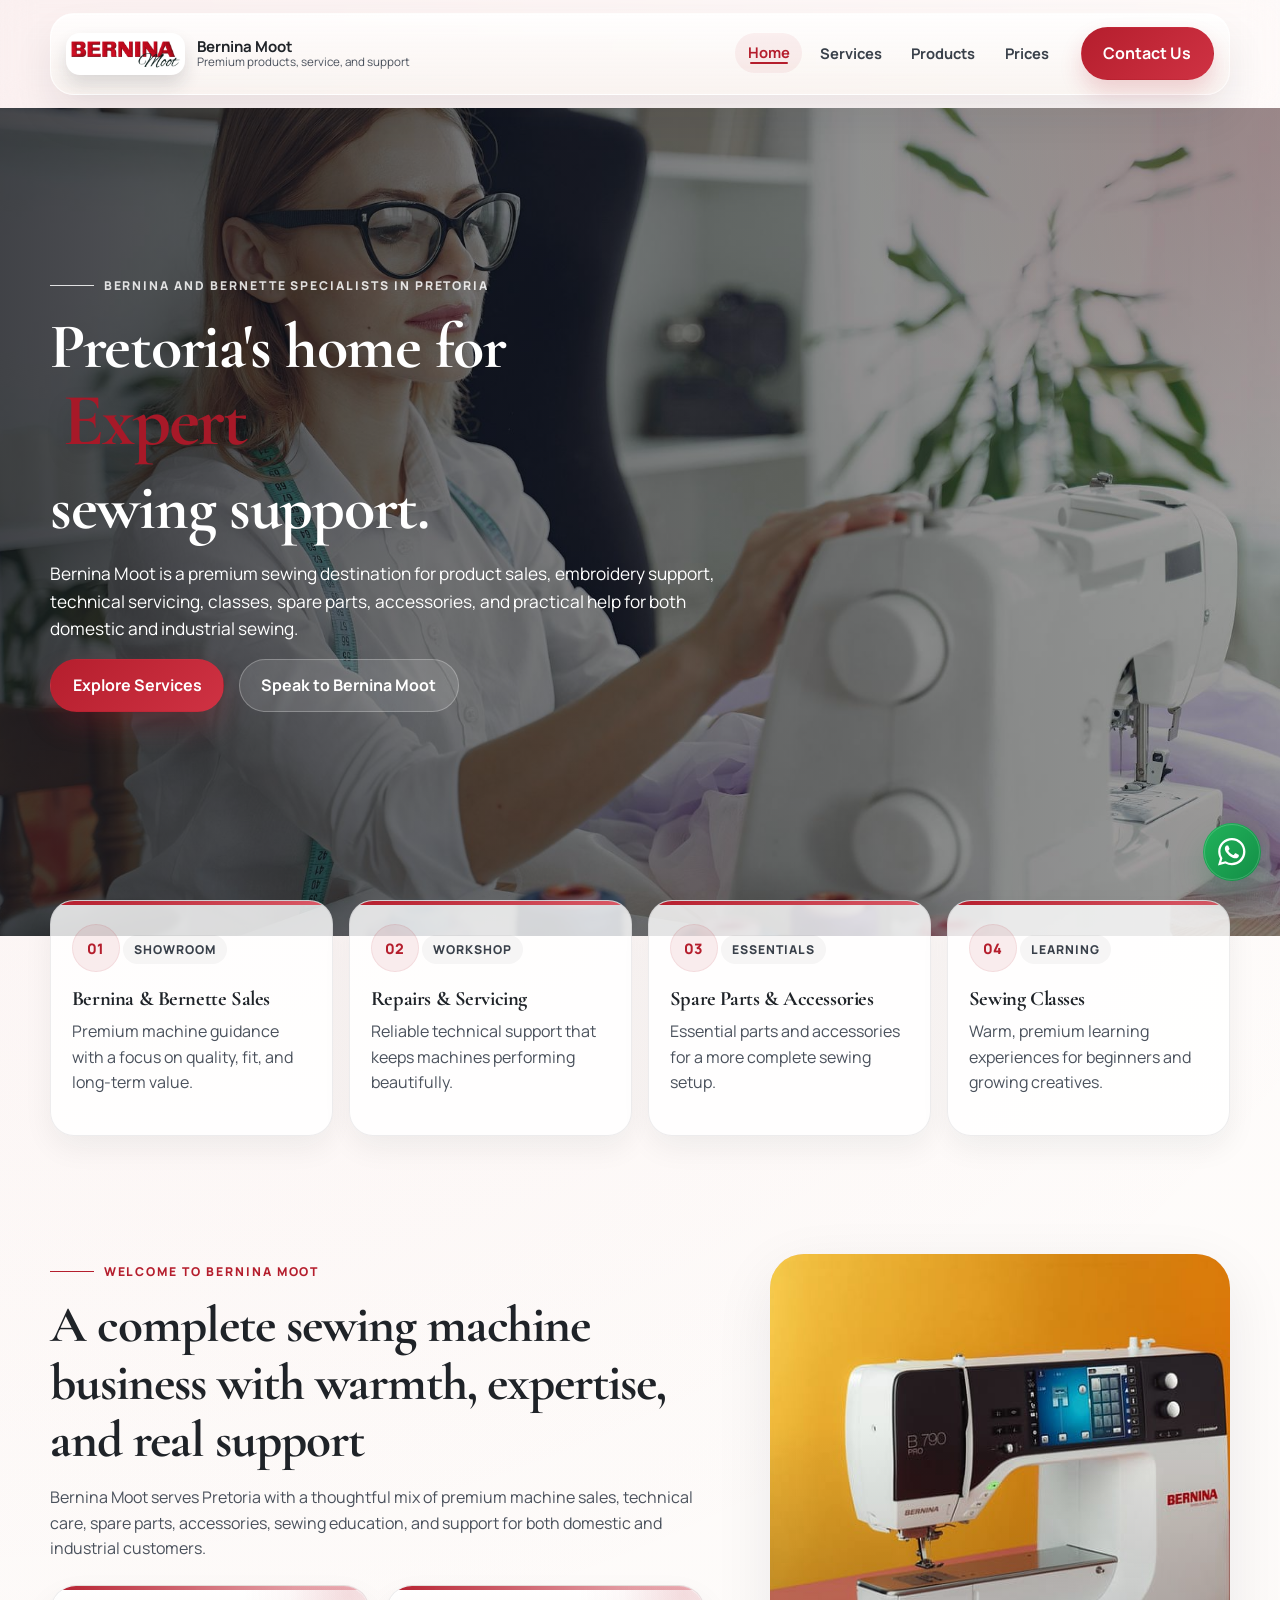
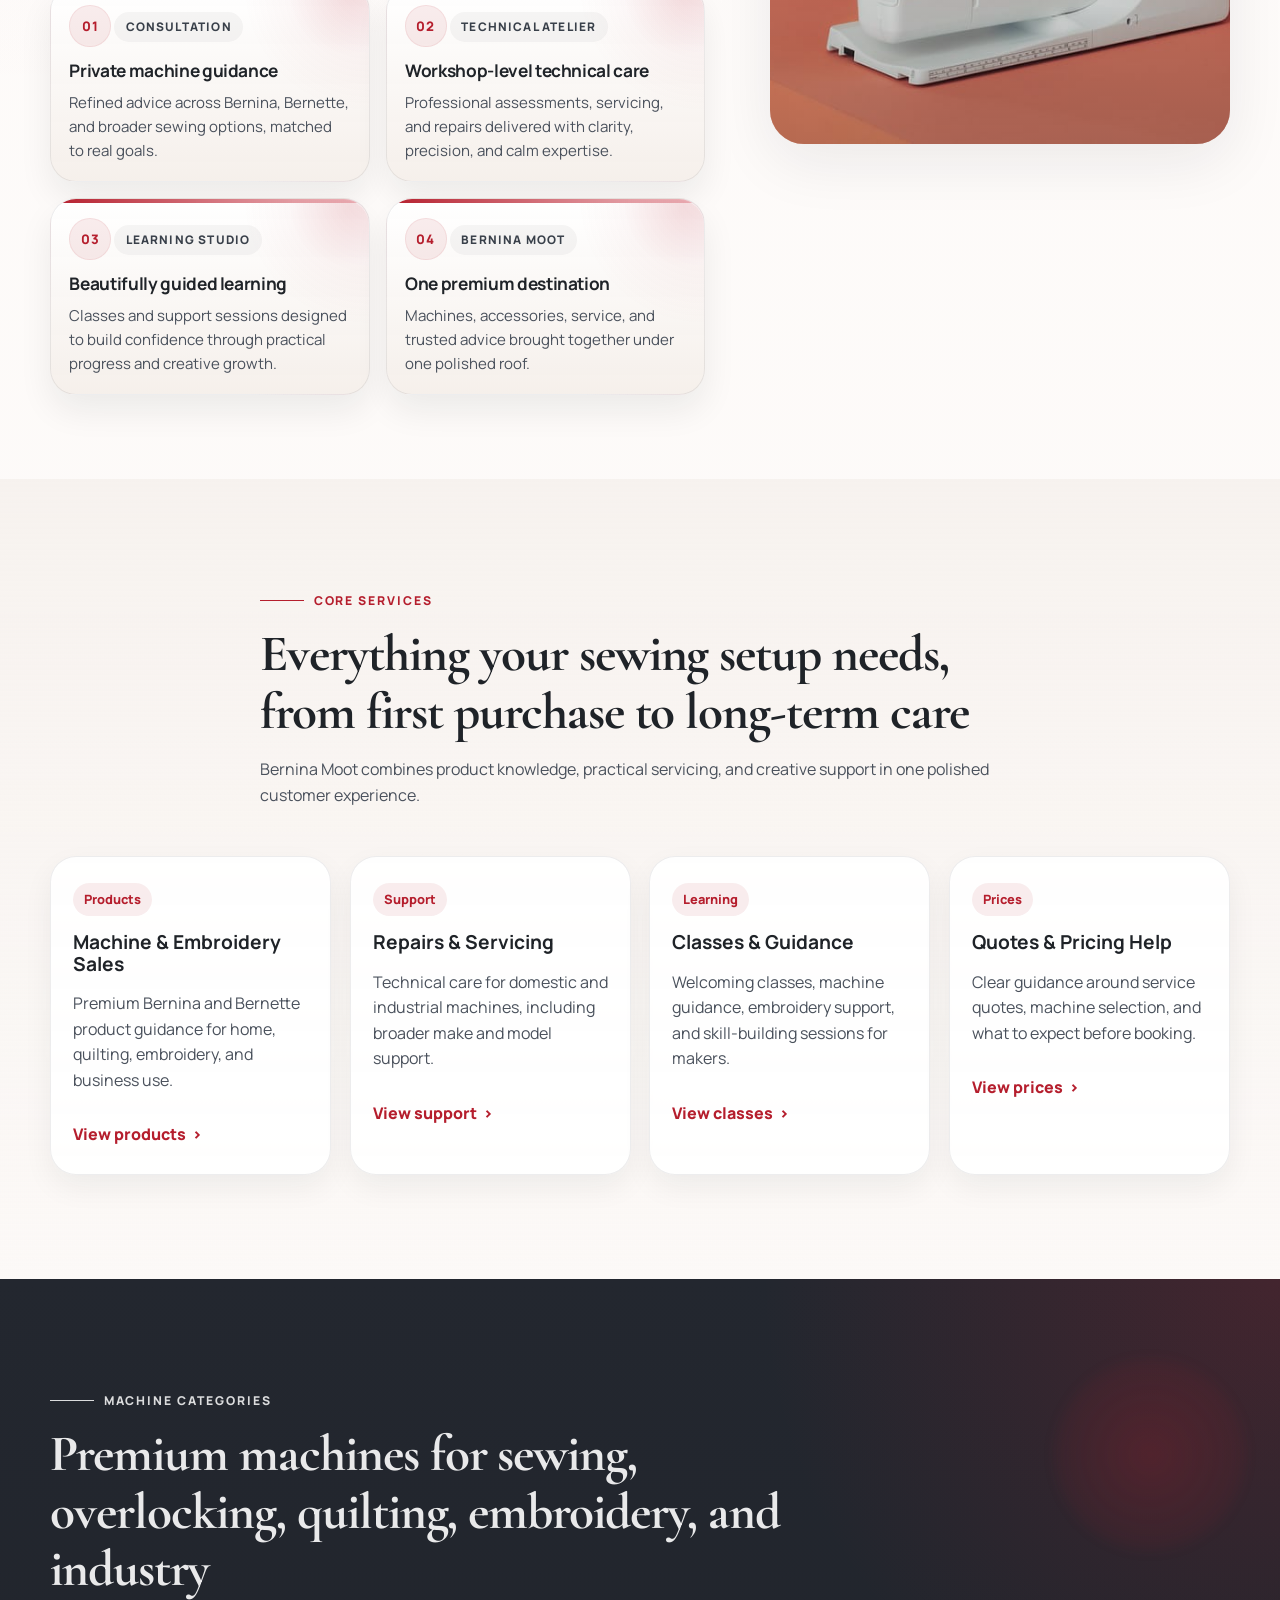
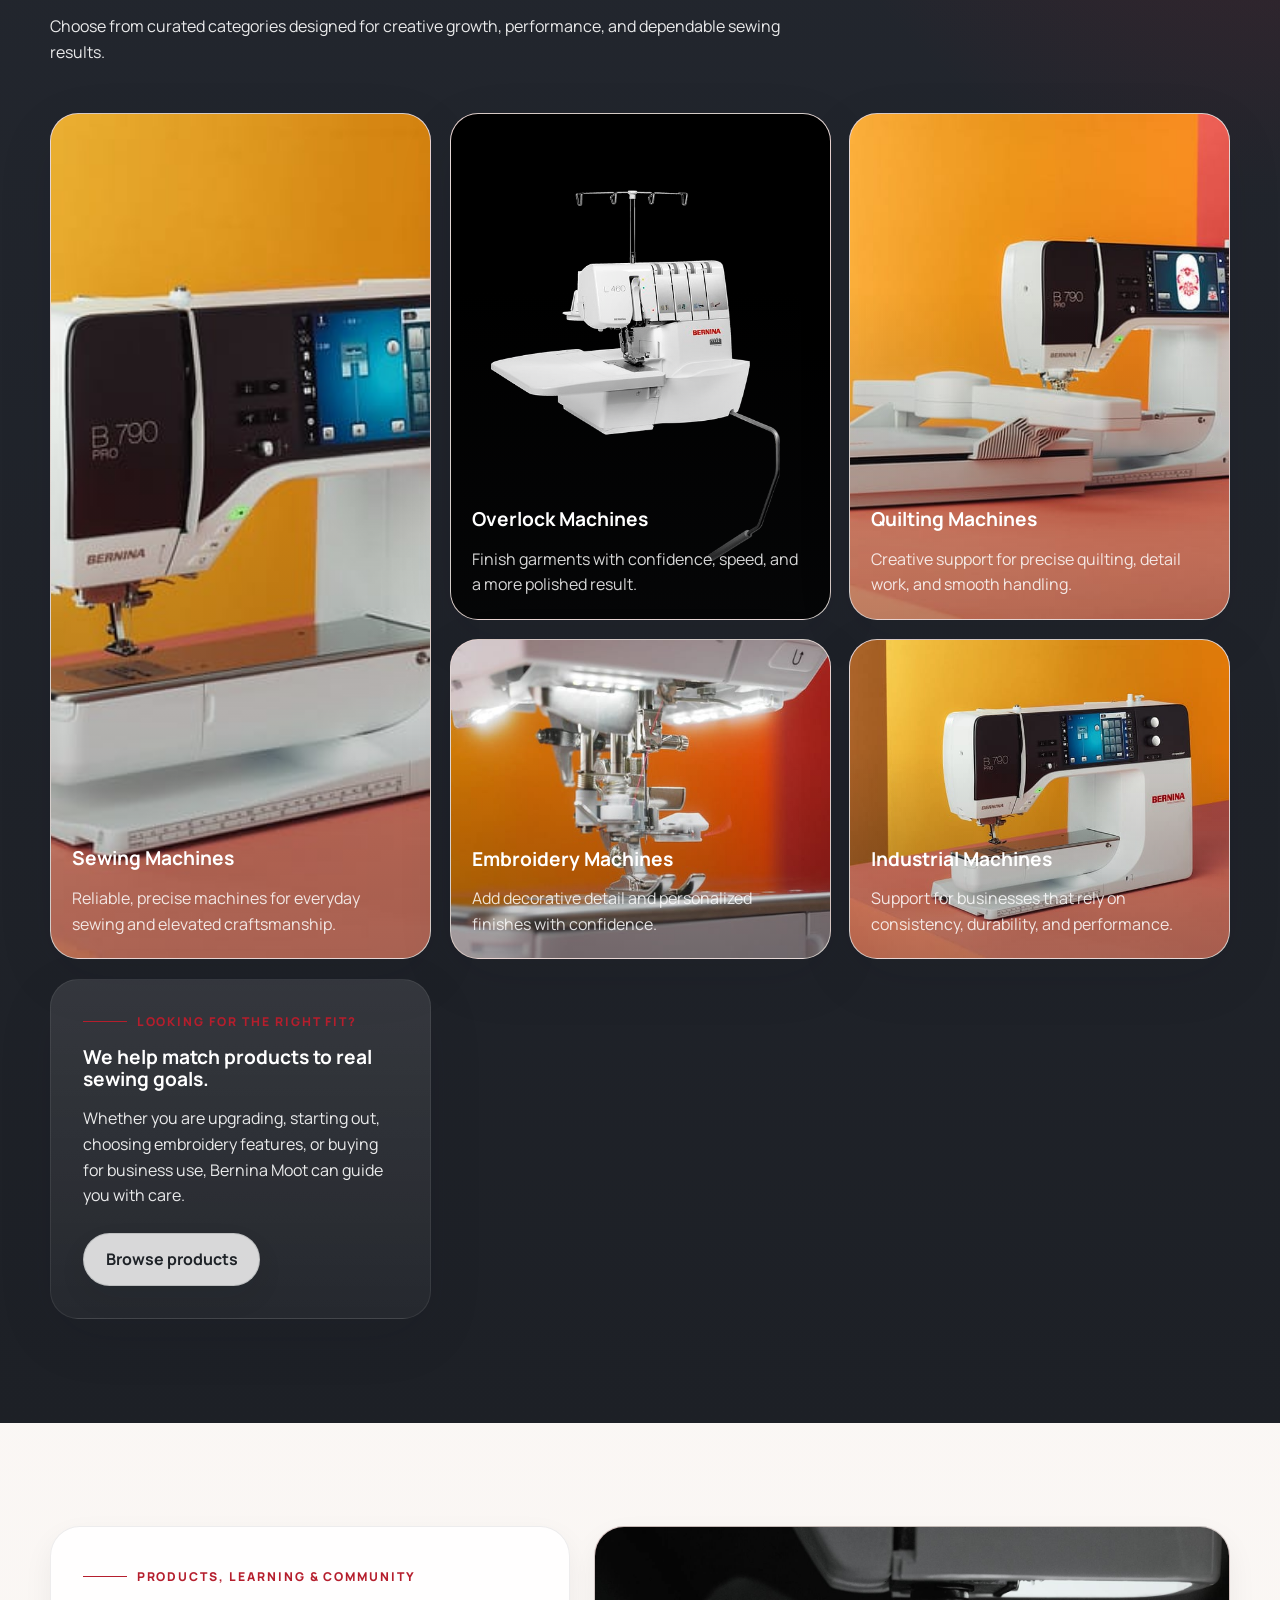
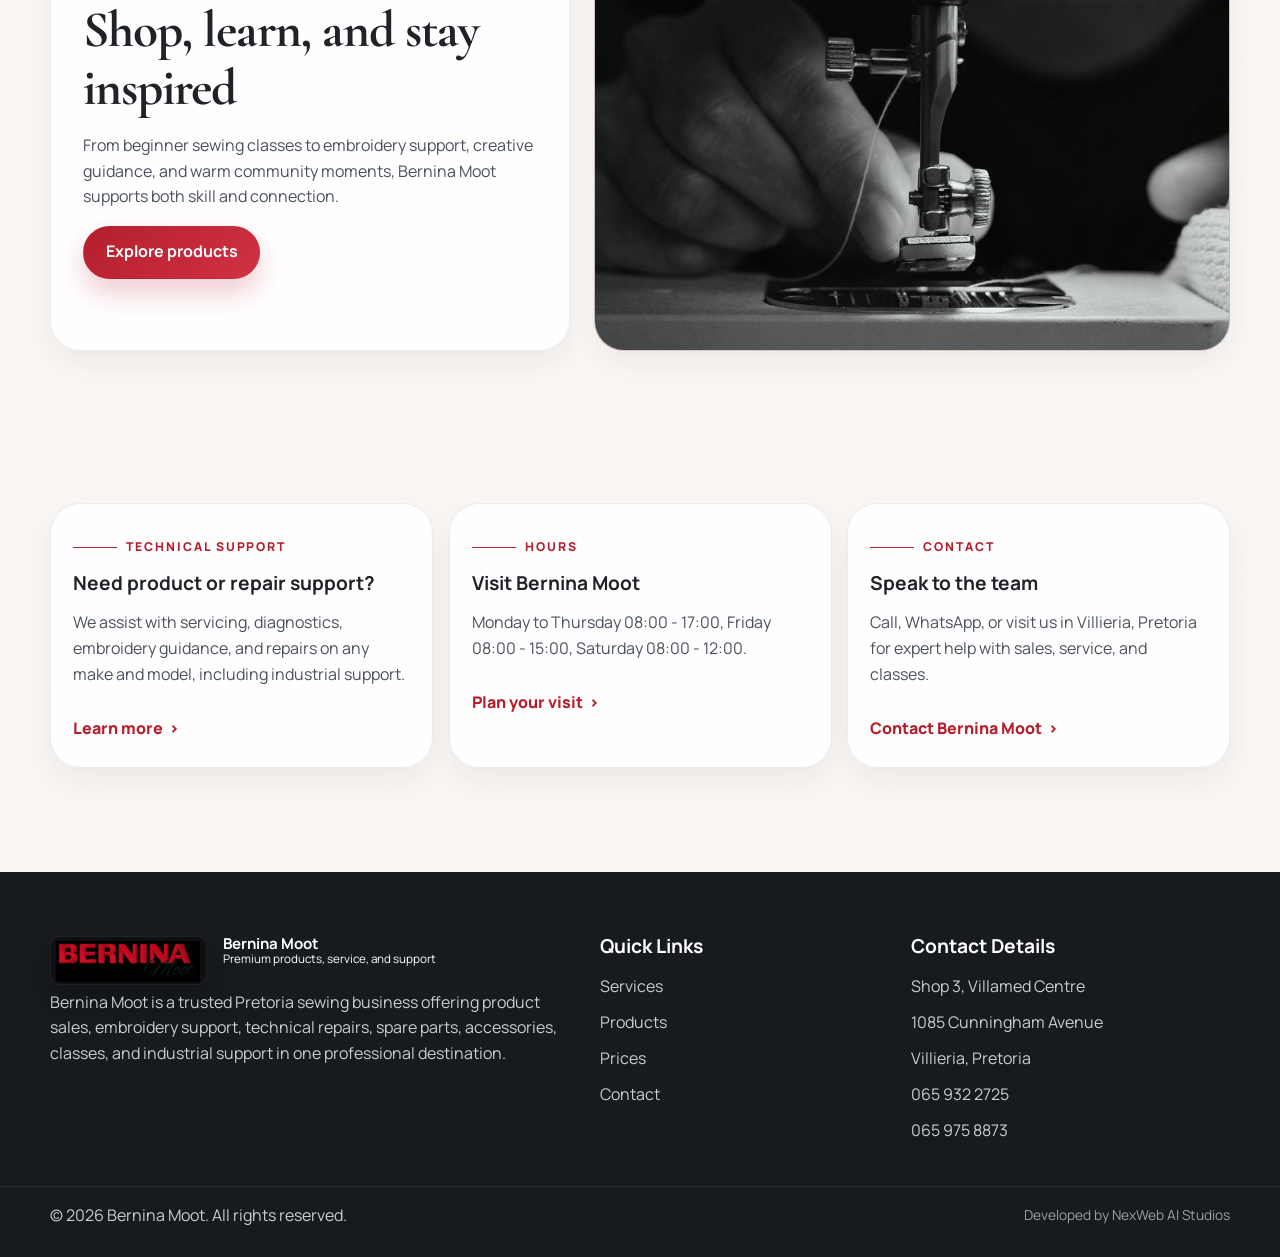
==== commit 35bb15a0: "Use Bernina Moot logo for previews" ====
--- a/index.html
+++ b/index.html
@@ -9,21 +9,28 @@
         >
         <meta name="theme-color" content="#b51e2d">
         <meta name="robots" content="index, follow">
-        <link rel="canonical" href="https://jankoferreira.github.io/Berninamoot-demo-website/">
+        <link rel="canonical" href="https://berninamoot.co.za/">
         <meta property="og:type" content="website">
         <meta property="og:site_name" content="Bernina Moot">
         <meta property="og:title" content="Bernina Moot | Premium Sewing Machine Specialists in Pretoria">
         <meta property="og:description" content="Bernina Moot offers premium sewing products, embroidery support, repairs, classes, spare parts, and sewing expertise in Pretoria.">
-        <meta property="og:url" content="https://jankoferreira.github.io/Berninamoot-demo-website/">
-        <meta property="og:image" content="https://jankoferreira.github.io/Berninamoot-demo-website/assets/images/hero/hero-shop.jpg">
+        <meta property="og:url" content="https://berninamoot.co.za/">
+        <meta property="og:image" content="https://berninamoot.co.za/assets/images/light%20logo.jpeg">
+        <meta property="og:image:alt" content="Bernina Moot logo">
+        <meta property="og:image:width" content="1366">
+        <meta property="og:image:height" content="360">
         <meta name="twitter:card" content="summary_large_image">
         <meta name="twitter:title" content="Bernina Moot | Premium Sewing Machine Specialists in Pretoria">
         <meta name="twitter:description" content="Bernina Moot offers premium sewing products, embroidery support, repairs, classes, spare parts, and sewing expertise in Pretoria.">
-        <meta name="twitter:image" content="https://jankoferreira.github.io/Berninamoot-demo-website/assets/images/hero/hero-shop.jpg">
+        <meta name="twitter:image" content="https://berninamoot.co.za/assets/images/light%20logo.jpeg">
+        <meta name="twitter:image:alt" content="Bernina Moot logo">
         <title>
             Bernina Moot | Premium Sewing Machine Specialists in Pretoria
         </title>
-        <link rel="icon" type="image/svg+xml" href="assets/images/favicon.svg">
+        <link rel="icon" type="image/svg+xml" href="/favicon.svg">
+        <link rel="shortcut icon" href="/favicon.svg">
+        <link rel="apple-touch-icon" href="https://berninamoot.co.za/assets/images/light%20logo.jpeg">
+        <link rel="manifest" href="/site.webmanifest">
         <link rel="preconnect" href="https://fonts.googleapis.com">
         <link rel="preconnect" href="https://fonts.gstatic.com" crossorigin>
         <link
@@ -35,11 +42,11 @@
             {
                 "@context": "https://schema.org",
                 "@type": "LocalBusiness",
-                "@id": "https://jankoferreira.github.io/Berninamoot-demo-website/#business",
+                "@id": "https://berninamoot.co.za/#business",
                 "name": "Bernina Moot",
-                "url": "https://jankoferreira.github.io/Berninamoot-demo-website/",
-                "image": "https://jankoferreira.github.io/Berninamoot-demo-website/assets/images/hero/hero-shop.jpg",
-                "logo": "https://jankoferreira.github.io/Berninamoot-demo-website/assets/images/light%20logo.jpeg",
+                "url": "https://berninamoot.co.za/",
+                "image": "https://berninamoot.co.za/assets/images/light%20logo.jpeg",
+                "logo": "https://berninamoot.co.za/favicon.svg",
                 "description": "Bernina Moot is a Pretoria sewing business offering sewing machine products, embroidery support, repairs, spare parts, accessories, classes, and practical machine guidance.",
                 "telephone": [
                     "+27659322725",
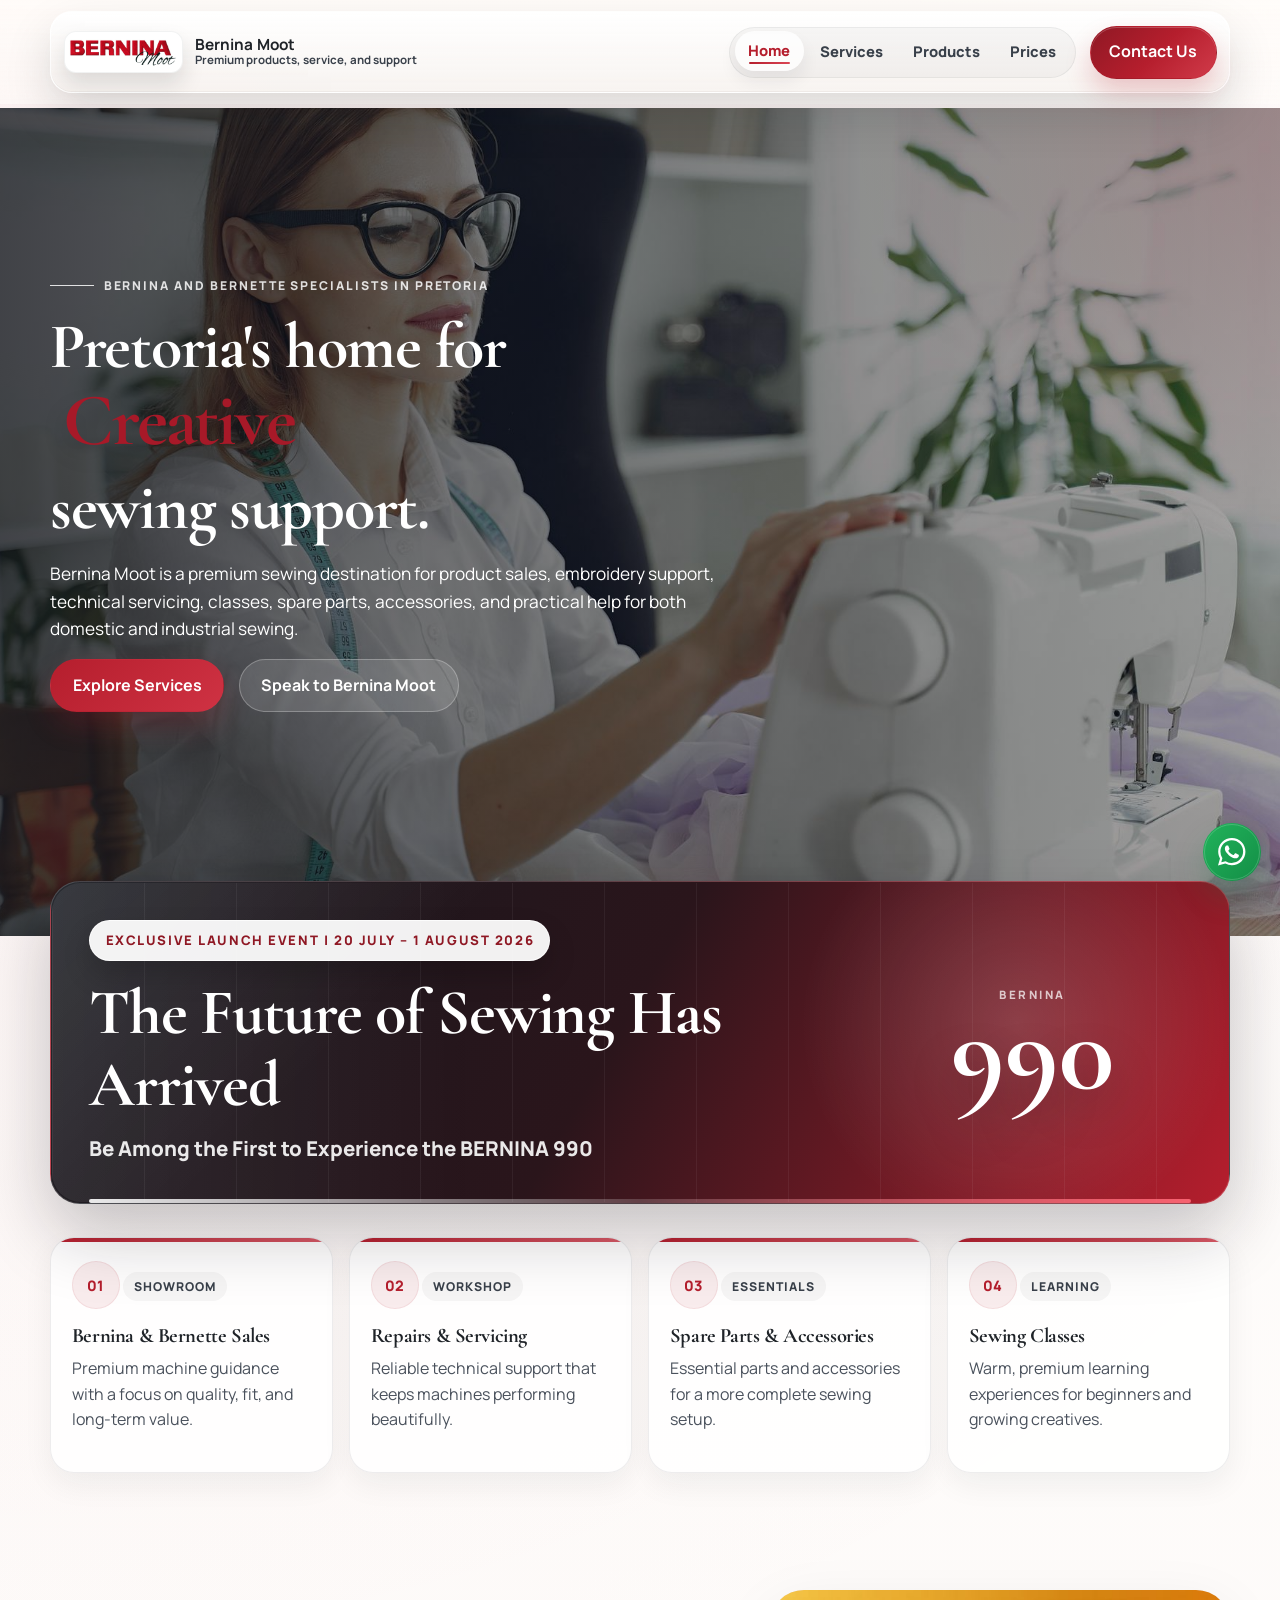
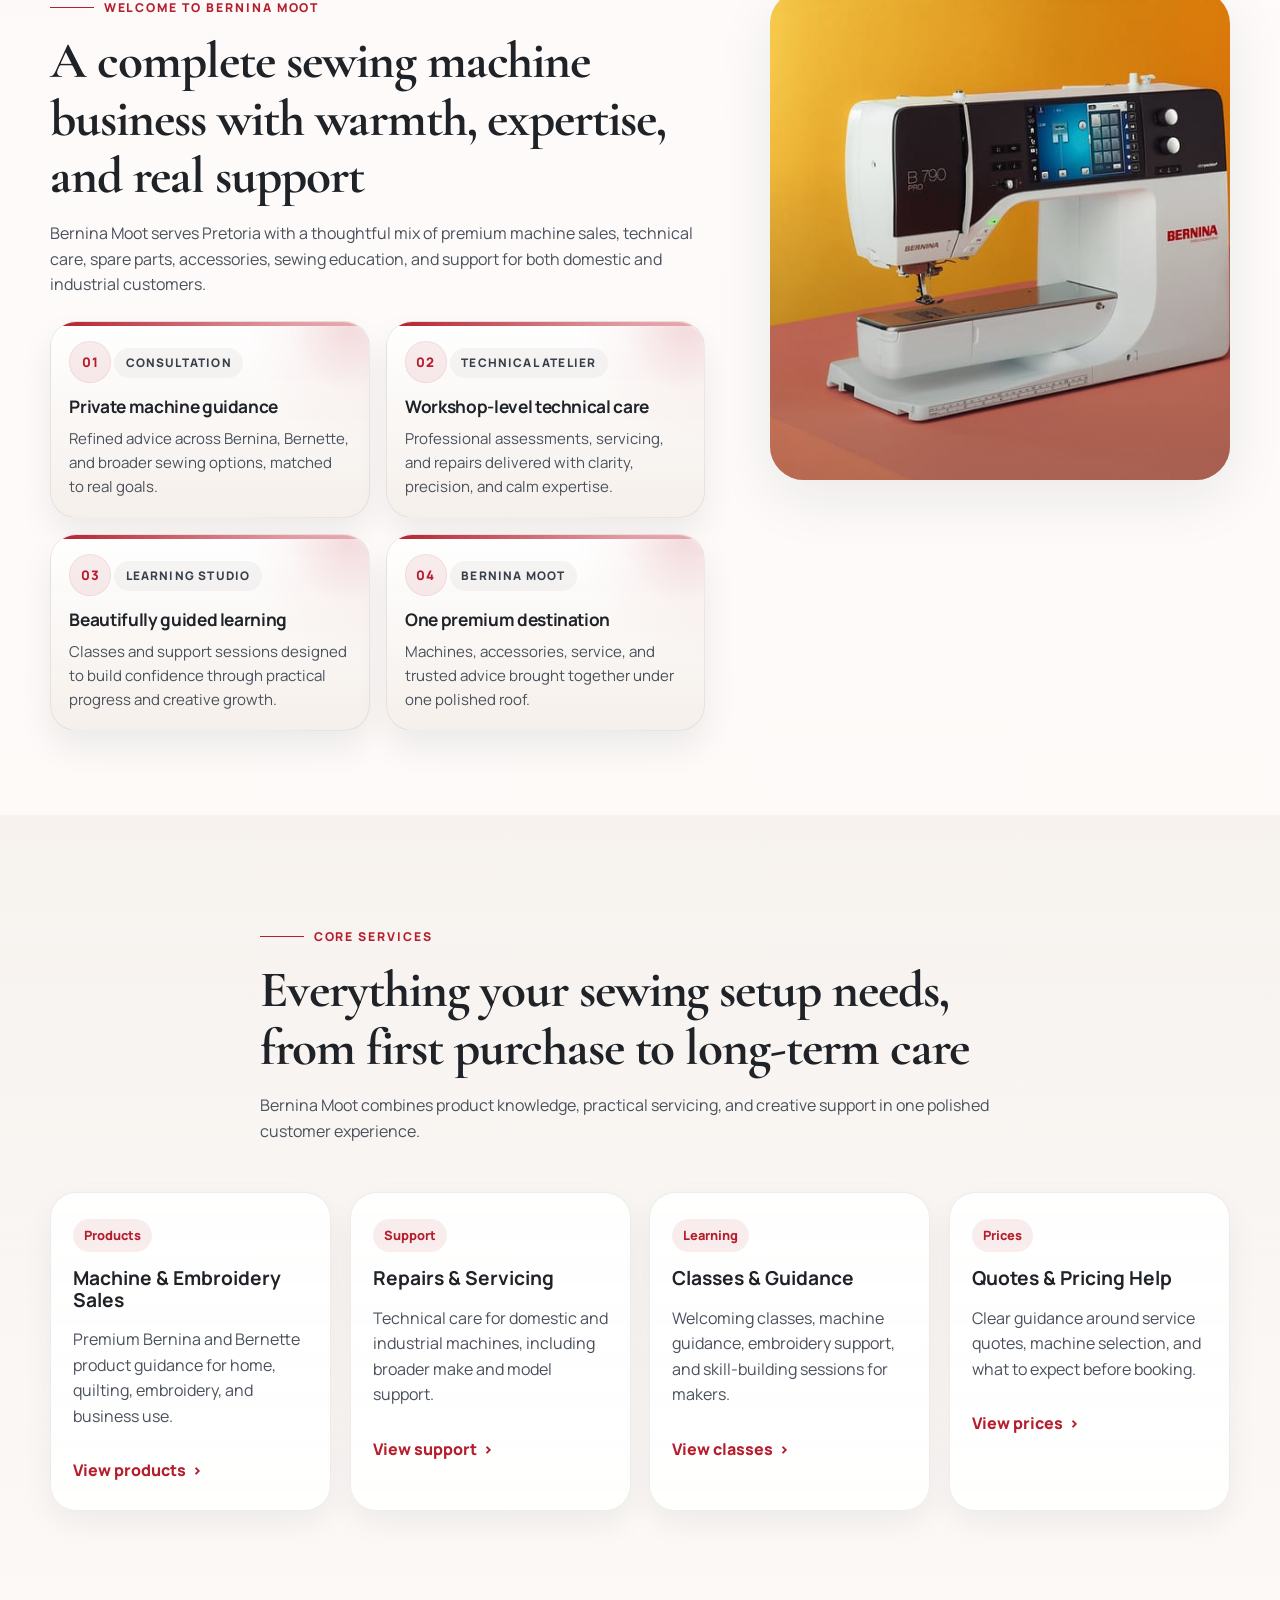
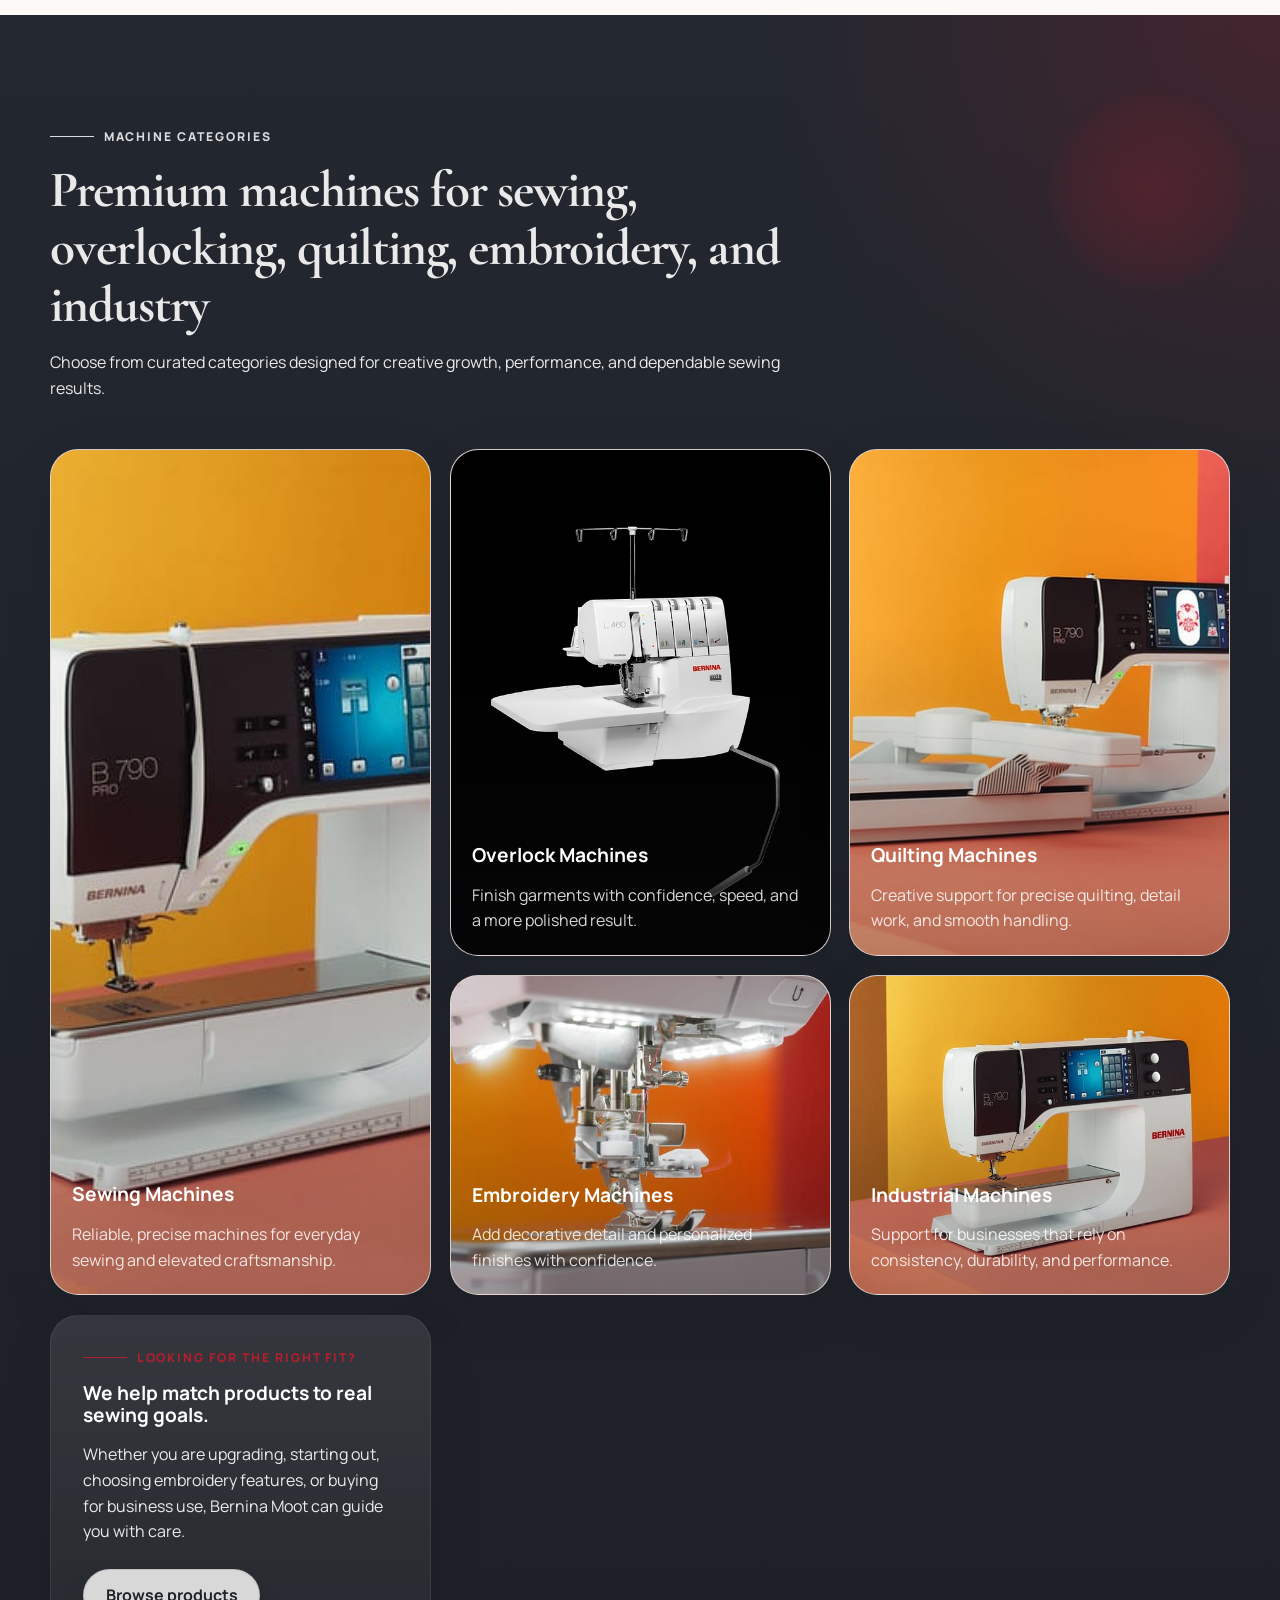
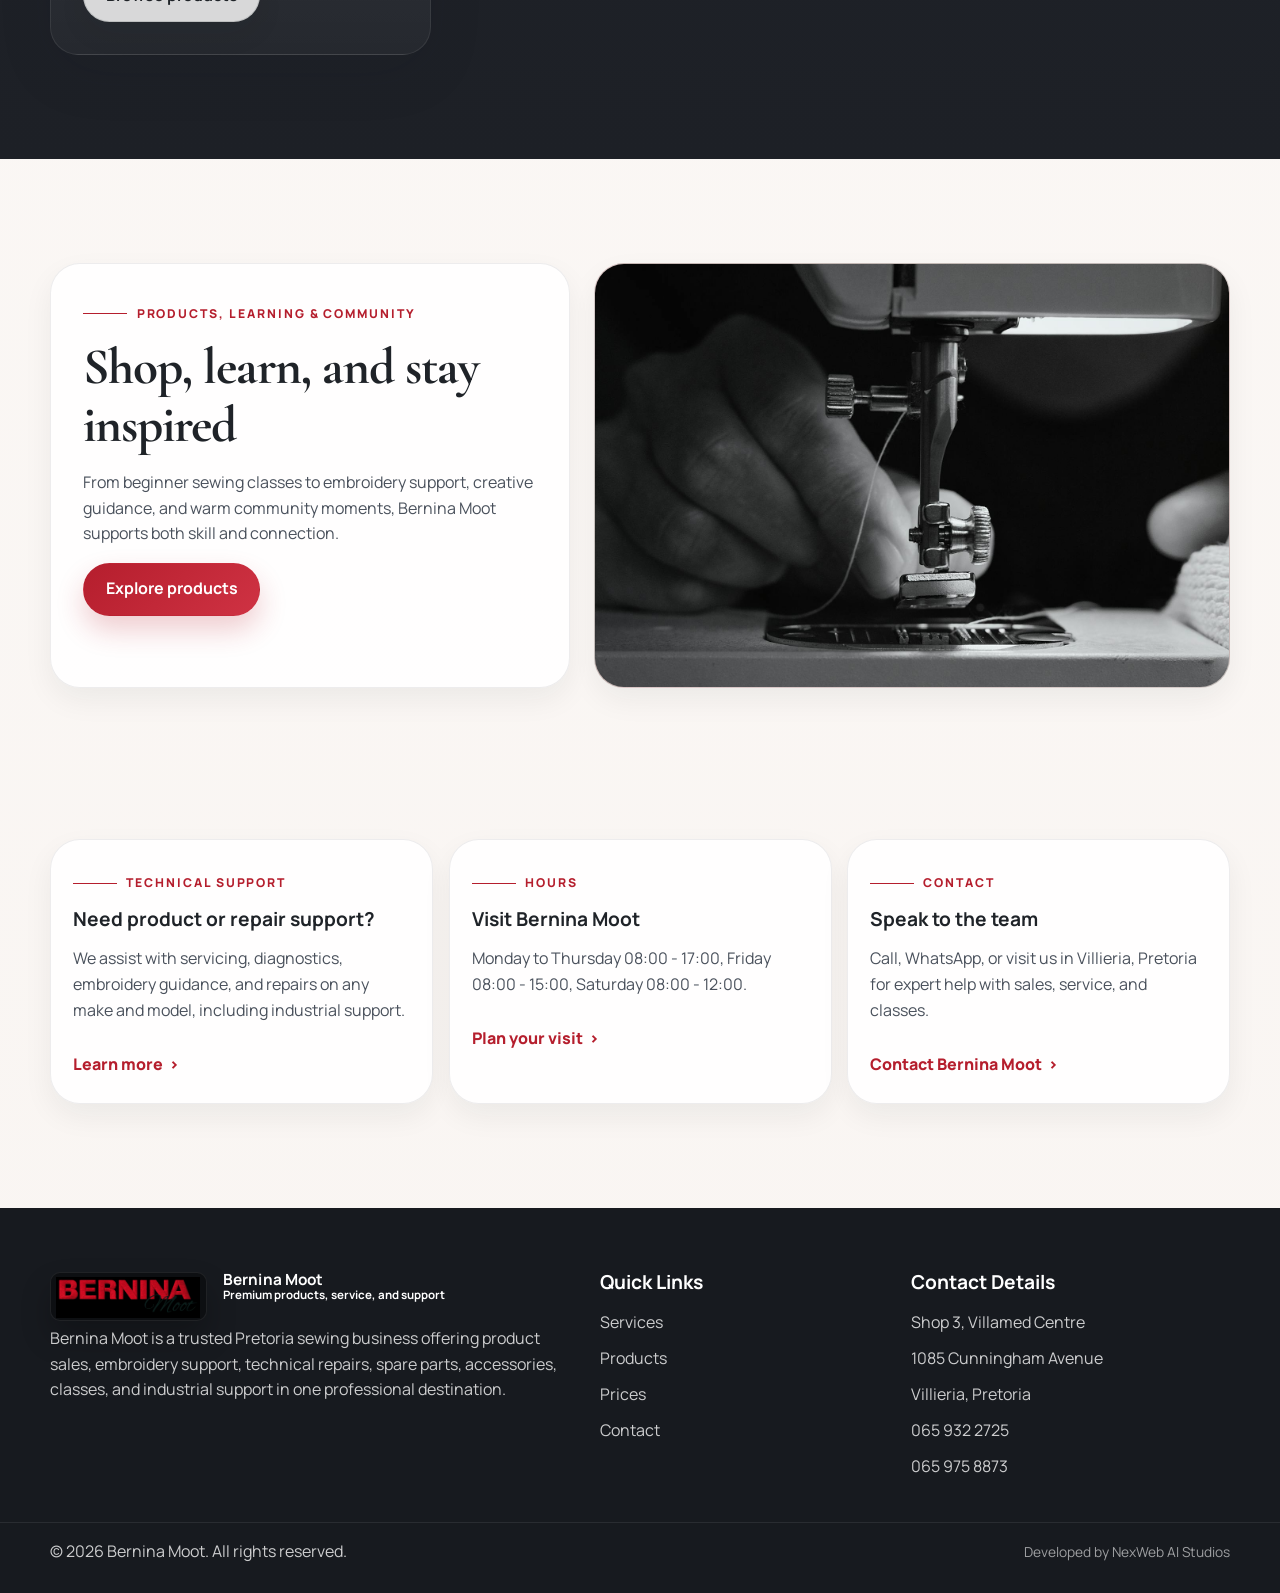
==== commit 723a0019: "Add launch feature and class special" ====
--- a/index.html
+++ b/index.html
@@ -238,6 +238,32 @@
                     </div>
                 </div>
             </section>
+            <!-- BERNINA 990 launch feature -->
+            <section class="launch-feature" aria-labelledby="bernina-990-launch" data-reveal="section">
+                <div class="container">
+                    <div class="launch-feature__shell" data-reveal="up">
+                        <div class="launch-feature__content">
+                            <p class="launch-feature__date">
+                                Exclusive Launch Event | 20 July &ndash; 1 August 2026
+                            </p>
+                            <h2 id="bernina-990-launch">
+                                The Future of Sewing Has Arrived
+                            </h2>
+                            <p class="launch-feature__copy">
+                                Be Among the First to Experience the BERNINA 990
+                            </p>
+                        </div>
+                        <div class="launch-feature__mark" aria-hidden="true">
+                            <span>
+                                BERNINA
+                            </span>
+                            <strong>
+                                990
+                            </strong>
+                        </div>
+                    </div>
+                </div>
+            </section>
             <!-- Quick trust highlights -->
             <section class="trust-strip trust-strip--lifted" data-reveal="section">
                 <div class="container trust-strip__grid">
--- a/assets/css/style.css
+++ b/assets/css/style.css
@@ -46,6 +46,7 @@
 
 body {
     margin: 0;
+    padding-top: calc(var(--header-height) + 1.6rem);
     font-family: "Manrope", sans-serif;
     color: var(--color-text);
     background:
@@ -270,43 +271,58 @@
 }
 
 .site-header {
-    position: sticky;
+    position: fixed;
     top: 0;
+    left: 0;
+    right: 0;
     z-index: 1000;
-    padding: 0.8rem 0;
-    transition: background-color var(--transition), box-shadow var(--transition);
-    backdrop-filter: blur(16px);
+    padding: 0.7rem 0;
+    background: linear-gradient(180deg, rgba(255, 252, 249, 0.9), rgba(255, 252, 249, 0.58));
+    transition: background-color var(--transition), box-shadow var(--transition), opacity var(--transition), padding var(--transition);
+    backdrop-filter: blur(20px);
+    -webkit-backdrop-filter: blur(20px);
 }
 
 .site-header.is-scrolled {
-    background: rgba(255, 252, 249, 0.78);
-    box-shadow: 0 14px 32px rgba(16, 18, 21, 0.1);
+    background: rgba(255, 252, 249, 0.5);
+    box-shadow: 0 14px 30px rgba(16, 18, 21, 0.08);
 }
 
 .header__inner {
     display: flex;
     align-items: center;
     justify-content: space-between;
-    gap: 1rem;
+    gap: 1.25rem;
     min-height: var(--header-height);
-    padding: 0.7rem 0.95rem;
-    background: linear-gradient(180deg, rgba(255, 255, 255, 0.86), rgba(248, 243, 239, 0.78));
-    border: 1px solid rgba(255, 255, 255, 0.72);
-    border-radius: 24px;
-    box-shadow: 0 22px 40px rgba(26, 29, 34, 0.08), inset 0 1px 0 rgba(255, 255, 255, 0.72);
+    padding: 0.62rem 0.76rem 0.62rem 0.82rem;
+    background:
+        linear-gradient(180deg, rgba(255, 255, 255, 0.98), rgba(247, 243, 240, 0.93)),
+        linear-gradient(90deg, rgba(181, 30, 45, 0.08), transparent 38%);
+    border: 1px solid rgba(255, 255, 255, 0.92);
+    border-radius: 22px;
+    box-shadow:
+        0 22px 48px rgba(16, 18, 21, 0.14),
+        inset 0 1px 0 rgba(255, 255, 255, 0.9),
+        inset 0 -1px 0 rgba(31, 35, 40, 0.04);
     transition: background-color var(--transition), box-shadow var(--transition), border-color var(--transition);
 }
 
 .site-header.is-scrolled .header__inner {
-    background: linear-gradient(180deg, rgba(255, 255, 255, 0.94), rgba(248, 243, 239, 0.9));
-    border-color: rgba(255, 255, 255, 0.82);
-    box-shadow: 0 18px 34px rgba(26, 29, 34, 0.1), inset 0 1px 0 rgba(255, 255, 255, 0.82);
+    background:
+        linear-gradient(180deg, rgba(255, 255, 255, 0.82), rgba(248, 243, 239, 0.68)),
+        linear-gradient(90deg, rgba(181, 30, 45, 0.05), transparent 40%);
+    border-color: rgba(255, 255, 255, 0.68);
+    box-shadow:
+        0 16px 32px rgba(26, 29, 34, 0.1),
+        inset 0 1px 0 rgba(255, 255, 255, 0.72),
+        inset 0 -1px 0 rgba(31, 35, 40, 0.04);
 }
 
 .logo {
     display: inline-flex;
     align-items: center;
-    gap: 0.8rem;
+    gap: 0.75rem;
+    min-width: 0;
     flex-shrink: 0;
 }
 
@@ -315,15 +331,16 @@
     place-items: center;
     width: 7.4rem;
     height: 2.65rem;
-    padding: 0.18rem;
-    border-radius: 14px;
+    padding: 0.2rem;
+    border-radius: 12px;
     background: var(--color-white);
     color: var(--color-white);
     font-family: "Cormorant Garamond", serif;
     font-size: 1.38rem;
     font-weight: 700;
     overflow: hidden;
-    box-shadow: 0 10px 18px rgba(24, 28, 34, 0.14);
+    border: 1px solid rgba(31, 35, 40, 0.06);
+    box-shadow: 0 12px 22px rgba(24, 28, 34, 0.13);
 }
 
 .logo__mark img {
@@ -336,16 +353,19 @@
     display: flex;
     flex-direction: column;
     line-height: 1.1;
+    min-width: 0;
 }
 
 .logo__text strong {
     color: var(--color-charcoal);
-    font-size: 0.94rem;
+    font-size: 0.96rem;
+    letter-spacing: 0.01em;
 }
 
 .logo__text small {
-    color: var(--color-text);
-    font-size: 0.73rem;
+    color: var(--color-charcoal-soft);
+    font-size: 0.72rem;
+    font-weight: 700;
 }
 
 .main-nav {
@@ -356,16 +376,19 @@
 .nav-panel {
     display: flex;
     align-items: center;
-    gap: 1.2rem;
+    gap: 0.9rem;
 }
 
 .nav-links {
     display: flex;
     align-items: center;
-    gap: 0.3rem;
+    gap: 0.16rem;
     margin: 0;
-    padding: 0;
+    padding: 0.28rem;
     list-style: none;
+    border: 1px solid rgba(31, 35, 40, 0.06);
+    border-radius: var(--radius-pill);
+    background: rgba(31, 35, 40, 0.035);
 }
 
 .nav-link {
@@ -373,12 +396,12 @@
     display: inline-flex;
     align-items: center;
     min-height: 40px;
-    padding: 0.42rem 0.78rem;
+    padding: 0.44rem 0.86rem;
     border-radius: var(--radius-pill);
     color: var(--color-charcoal-soft);
     font-size: 0.92rem;
-    font-weight: 700;
-    transition: color var(--transition), background-color var(--transition), transform var(--transition);
+    font-weight: 800;
+    transition: color var(--transition), background-color var(--transition), transform var(--transition), box-shadow var(--transition);
 }
 
 .nav-link::after {
@@ -386,10 +409,10 @@
     position: absolute;
     left: 0.9rem;
     right: 0.9rem;
-    bottom: 0.55rem;
+    bottom: 0.42rem;
     height: 2px;
     border-radius: var(--radius-pill);
-    background: var(--color-primary);
+    background: linear-gradient(90deg, var(--color-primary), #db4655);
     transform: scaleX(0);
     transform-origin: center;
     transition: transform var(--transition);
@@ -399,7 +422,8 @@
 .nav-link:focus-visible,
 .nav-link.active {
     color: var(--color-primary);
-    background: rgba(181, 30, 45, 0.06);
+    background: rgba(255, 255, 255, 0.78);
+    box-shadow: 0 10px 18px rgba(31, 35, 40, 0.07);
     transform: translateY(-1px);
 }
 
@@ -416,9 +440,10 @@
     width: 44px;
     height: 44px;
     padding: 0;
-    border: 1px solid var(--color-border);
+    border: 1px solid rgba(31, 35, 40, 0.08);
     border-radius: 50%;
-    background: var(--color-white);
+    background: rgba(255, 255, 255, 0.88);
+    box-shadow: 0 10px 20px rgba(24, 28, 34, 0.1);
 }
 
 .nav-toggle span {
@@ -621,6 +646,119 @@
     gap: 0.9rem;
 }
 
+.launch-feature {
+    position: relative;
+    z-index: 3;
+    margin-top: -3.4rem;
+    padding: 0 0 2rem;
+}
+
+.launch-feature__shell {
+    position: relative;
+    display: grid;
+    grid-template-columns: minmax(0, 1fr) minmax(220px, 0.42fr);
+    align-items: center;
+    gap: 2rem;
+    min-height: 250px;
+    padding: clamp(1.35rem, 3vw, 2.5rem);
+    border: 1px solid rgba(255, 255, 255, 0.18);
+    border-radius: 30px;
+    background:
+        linear-gradient(135deg, rgba(255, 255, 255, 0.08), transparent 30%),
+        radial-gradient(circle at 82% 44%, rgba(255, 255, 255, 0.16), transparent 22%),
+        linear-gradient(120deg, #16191f 0%, #2a151b 48%, #b51e2d 100%);
+    color: var(--color-white);
+    box-shadow: 0 30px 70px rgba(15, 18, 24, 0.24);
+    overflow: hidden;
+}
+
+.launch-feature__shell::before {
+    content: "";
+    position: absolute;
+    inset: 1px;
+    border-radius: 29px;
+    background:
+        linear-gradient(90deg, rgba(255, 255, 255, 0.08), transparent 36%),
+        repeating-linear-gradient(90deg, rgba(255, 255, 255, 0.055) 0 1px, transparent 1px 92px);
+    pointer-events: none;
+}
+
+.launch-feature__shell::after {
+    content: "";
+    position: absolute;
+    left: clamp(1.35rem, 3vw, 2.5rem);
+    right: clamp(1.35rem, 3vw, 2.5rem);
+    bottom: 0;
+    height: 4px;
+    border-radius: var(--radius-pill);
+    background: linear-gradient(90deg, #ffffff, rgba(255, 255, 255, 0.2), #ff6a78);
+    opacity: 0.9;
+}
+
+.launch-feature__content,
+.launch-feature__mark {
+    position: relative;
+    z-index: 1;
+}
+
+.launch-feature__date {
+    display: inline-flex;
+    align-items: center;
+    min-height: 38px;
+    margin: 0 0 1rem;
+    padding: 0.55rem 0.95rem;
+    border: 1px solid rgba(255, 255, 255, 0.82);
+    border-radius: var(--radius-pill);
+    background: rgba(255, 255, 255, 0.94);
+    color: var(--color-primary-dark);
+    text-transform: uppercase;
+    letter-spacing: 0.12em;
+    font-size: 0.82rem;
+    font-weight: 900;
+    box-shadow: 0 14px 28px rgba(0, 0, 0, 0.18);
+}
+
+.launch-feature h2 {
+    max-width: 760px;
+    margin-bottom: 0.75rem;
+    color: var(--color-white);
+    font-size: clamp(2.55rem, 5vw, 5rem);
+}
+
+.launch-feature__copy {
+    max-width: 620px;
+    margin: 0;
+    color: rgba(255, 255, 255, 0.9);
+    font-size: clamp(1.05rem, 1.6vw, 1.3rem);
+    font-weight: 800;
+}
+
+.launch-feature__mark {
+    display: grid;
+    justify-items: center;
+    padding: 1.2rem;
+    text-align: center;
+}
+
+.launch-feature__mark span {
+    color: rgba(255, 255, 255, 0.72);
+    letter-spacing: 0.22em;
+    font-size: 0.72rem;
+    font-weight: 900;
+}
+
+.launch-feature__mark strong {
+    color: var(--color-white);
+    font-family: "Cormorant Garamond", serif;
+    font-size: clamp(5.2rem, 9vw, 8rem);
+    line-height: 0.82;
+    text-shadow: 0 20px 46px rgba(0, 0, 0, 0.26);
+}
+
+.launch-feature + .trust-strip--lifted {
+    margin-top: 0;
+}
+
 .hero__stats {
     display: grid;
     grid-template-columns: repeat(2, minmax(0, 1fr));
@@ -865,12 +1003,18 @@
 }
 
 .header__cta {
-    box-shadow: 0 12px 22px rgba(181, 30, 45, 0.18);
+    min-height: 44px;
+    padding-inline: 1.15rem;
+    background:
+        linear-gradient(135deg, #8f1824, #b51e2d 52%, #d13b4a),
+        linear-gradient(180deg, rgba(255, 255, 255, 0.12), transparent);
+    border-color: rgba(181, 30, 45, 0.18);
+    box-shadow: 0 14px 26px rgba(181, 30, 45, 0.22), inset 0 1px 0 rgba(255, 255, 255, 0.22);
 }
 
 .header__cta:hover,
 .header__cta:focus-visible {
-    box-shadow: 0 16px 28px rgba(181, 30, 45, 0.22);
+    box-shadow: 0 18px 32px rgba(181, 30, 45, 0.28), inset 0 1px 0 rgba(255, 255, 255, 0.26);
 }
 
 /* Shared page hero banner used on the inner pages */
@@ -2378,14 +2522,14 @@
 
 .class-price-gallery {
     display: grid;
-    grid-template-columns: repeat(2, minmax(0, 1fr));
+    grid-template-columns: repeat(3, minmax(0, 1fr));
     gap: 0.9rem;
 }
 
 .class-price-gallery figure {
     position: relative;
     margin: 0;
-    min-height: 360px;
+    min-height: 340px;
     border: 1px solid rgba(31, 35, 40, 0.08);
     border-radius: 24px;
     overflow: hidden;
@@ -3240,6 +3384,10 @@
 }
 
 @media (max-width: 1120px) {
+    body {
+        padding-top: calc(var(--header-height-compact) + 1.5rem);
+    }
+
     .products-hero {
         min-height: auto;
         padding: 6.5rem 0 3.5rem;
@@ -3307,7 +3455,7 @@
 
     .header__inner {
         min-height: auto;
-        padding: 0.75rem 1rem;
+        padding: 0.7rem 0.85rem;
     }
 
     .nav-toggle {
@@ -3319,11 +3467,13 @@
         top: calc(100% + 0.8rem);
         right: 0;
         width: min(92vw, 340px);
-        padding: 1rem;
-        border-radius: 24px;
-        border: 1px solid var(--color-border);
-        background: rgba(255, 252, 249, 0.97);
-        box-shadow: var(--color-shadow);
+        padding: 0.9rem;
+        border-radius: 22px;
+        border: 1px solid rgba(255, 255, 255, 0.82);
+        background:
+            linear-gradient(180deg, rgba(255, 255, 255, 0.98), rgba(248, 243, 239, 0.96)),
+            linear-gradient(135deg, rgba(181, 30, 45, 0.06), transparent 42%);
+        box-shadow: 0 24px 54px rgba(16, 18, 21, 0.16);
         flex-direction: column;
         align-items: stretch;
         opacity: 0;
@@ -3345,10 +3495,14 @@
     .nav-links {
         flex-direction: column;
         align-items: stretch;
+        gap: 0.24rem;
+        padding: 0.35rem;
+        border-radius: 18px;
     }
 
     .nav-link {
         justify-content: space-between;
+        min-height: 44px;
     }
 
     .header__cta {
@@ -3379,6 +3533,21 @@
     .hero-card--accent {
         width: 46%;
         height: 180px;
+    }
+
+    .launch-feature {
+        margin-top: -2.2rem;
+        padding-bottom: 1rem;
+    }
+
+    .launch-feature__shell {
+        grid-template-columns: 1fr;
+        gap: 1.2rem;
+    }
+
+    .launch-feature__mark {
+        justify-items: start;
+        padding: 0;
     }
 
     .hero__stats,
@@ -3398,6 +3567,35 @@
 }
 
 @media (max-width: 640px) {
+    .launch-feature {
+        margin-top: -1.5rem;
+    }
+
+    .launch-feature__shell {
+        min-height: auto;
+        border-radius: 24px;
+    }
+
+    .launch-feature__shell::before {
+        border-radius: 23px;
+    }
+
+    .launch-feature__date {
+        width: 100%;
+        justify-content: center;
+        text-align: center;
+        letter-spacing: 0.08em;
+        font-size: 0.68rem;
+    }
+
+    .launch-feature h2 {
+        font-size: clamp(2.2rem, 12vw, 3.2rem);
+    }
+
+    .launch-feature__mark strong {
+        font-size: clamp(4.4rem, 22vw, 6rem);
+    }
+
     .products-hero {
         padding: 6rem 0 2.8rem;
         --page-hero-position-mobile: 62% 50%;
@@ -3750,6 +3948,10 @@
 }
 
 @media (max-width: 480px) {
+    body {
+        padding-top: calc(var(--header-height-compact) + 1rem);
+    }
+
     h1 {
         font-size: clamp(2.05rem, 10.5vw, 2.65rem);
     }
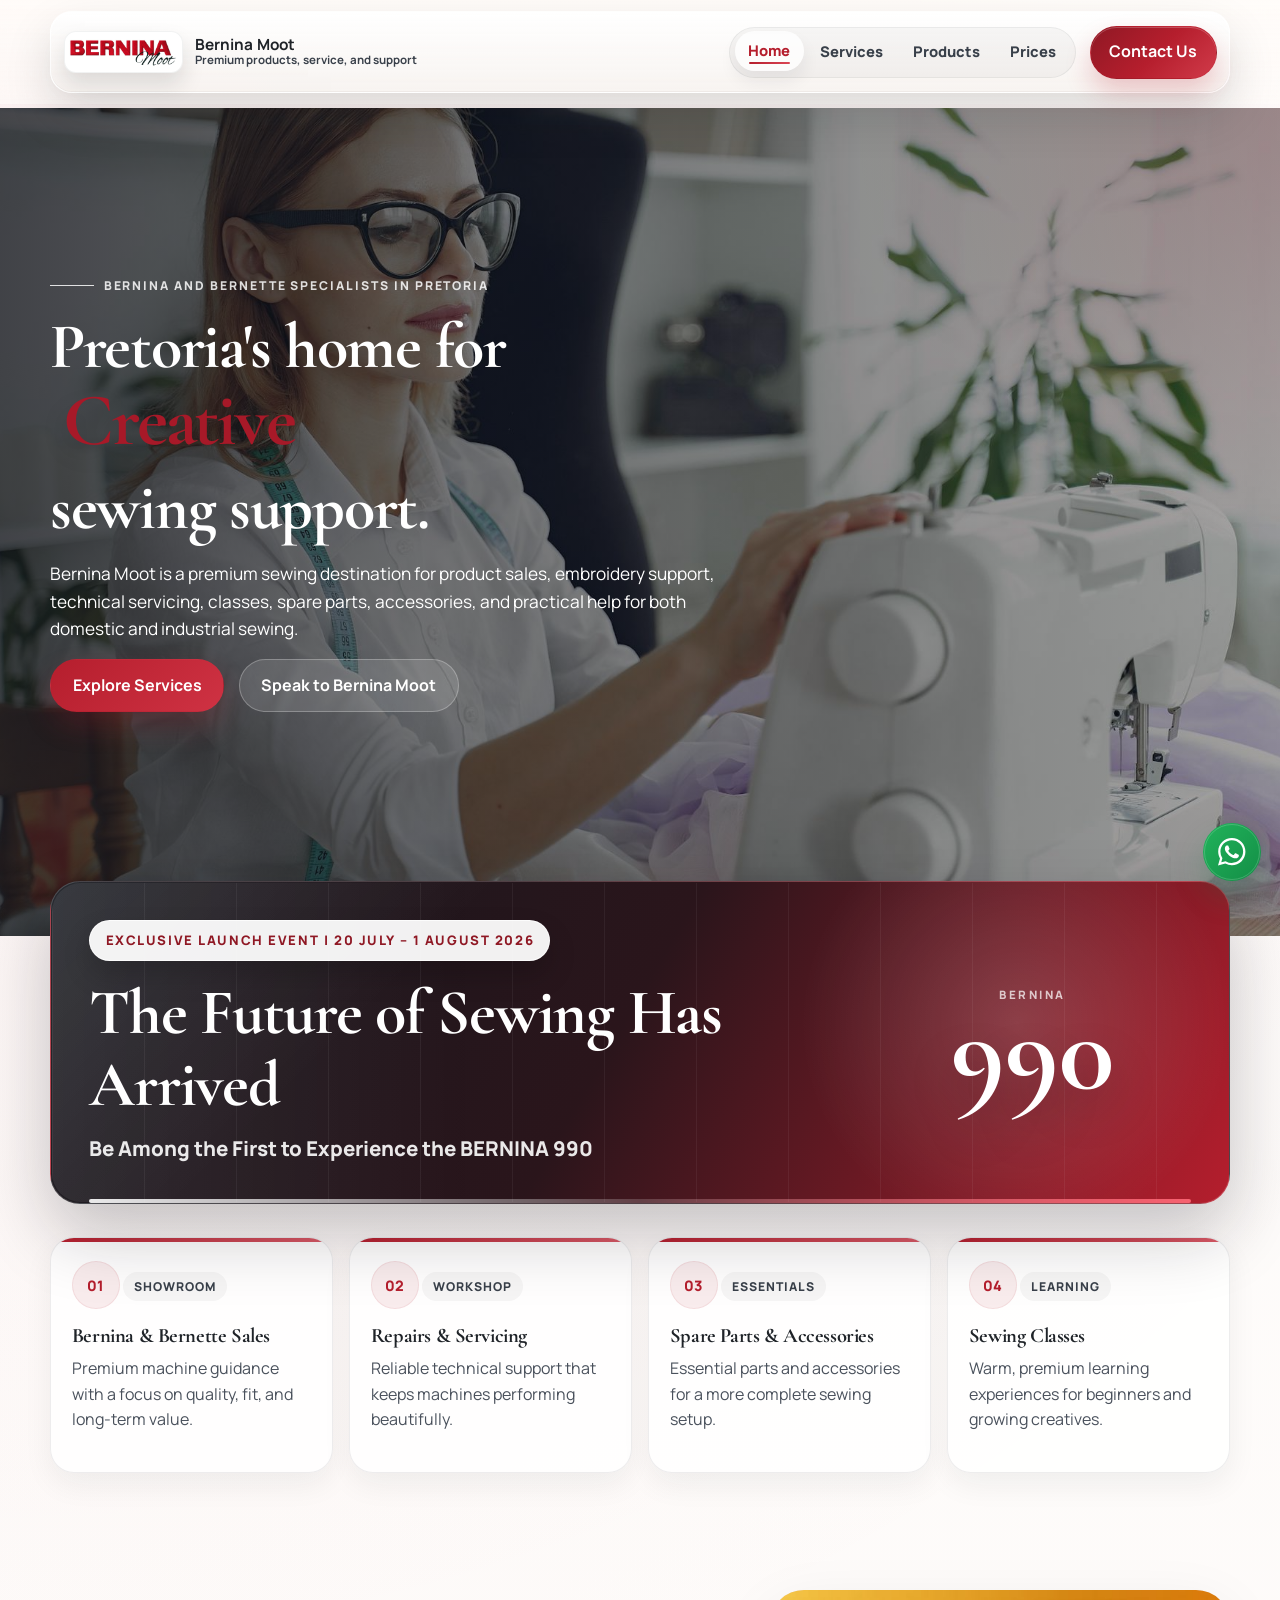
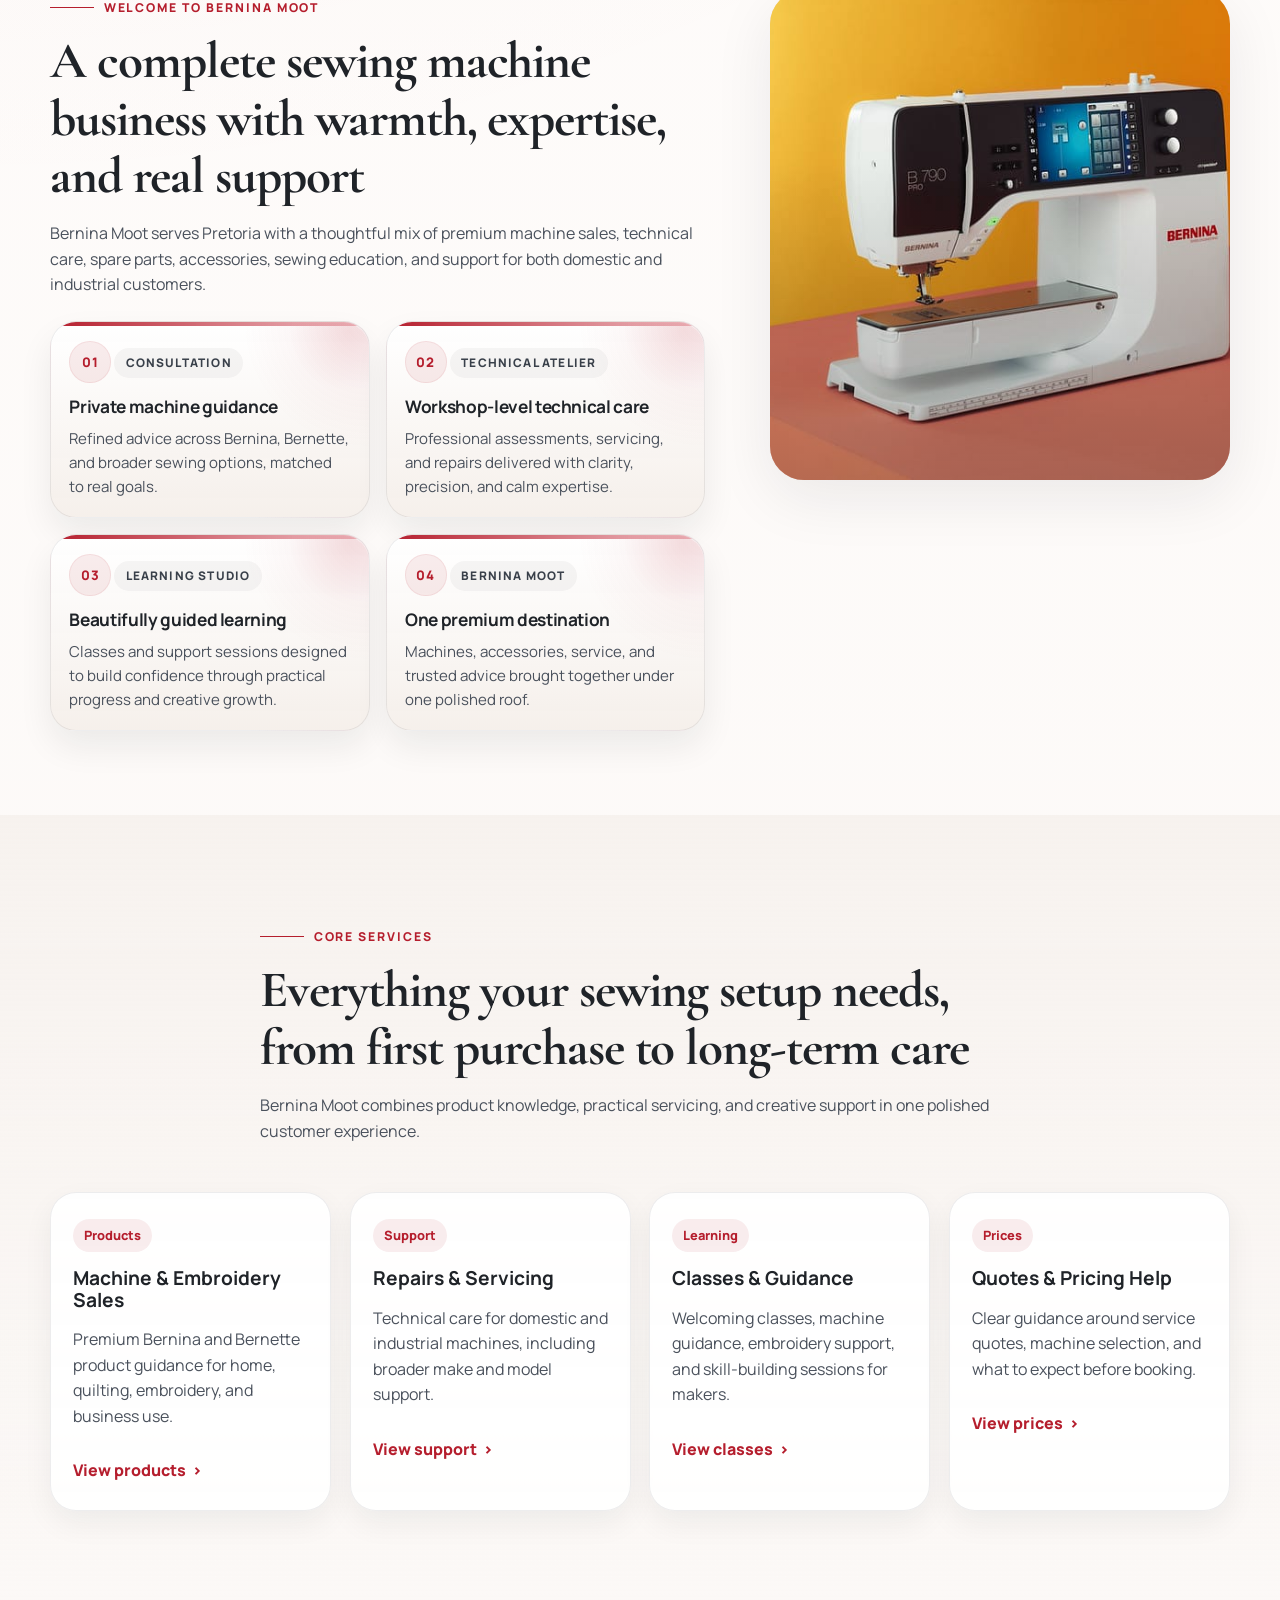
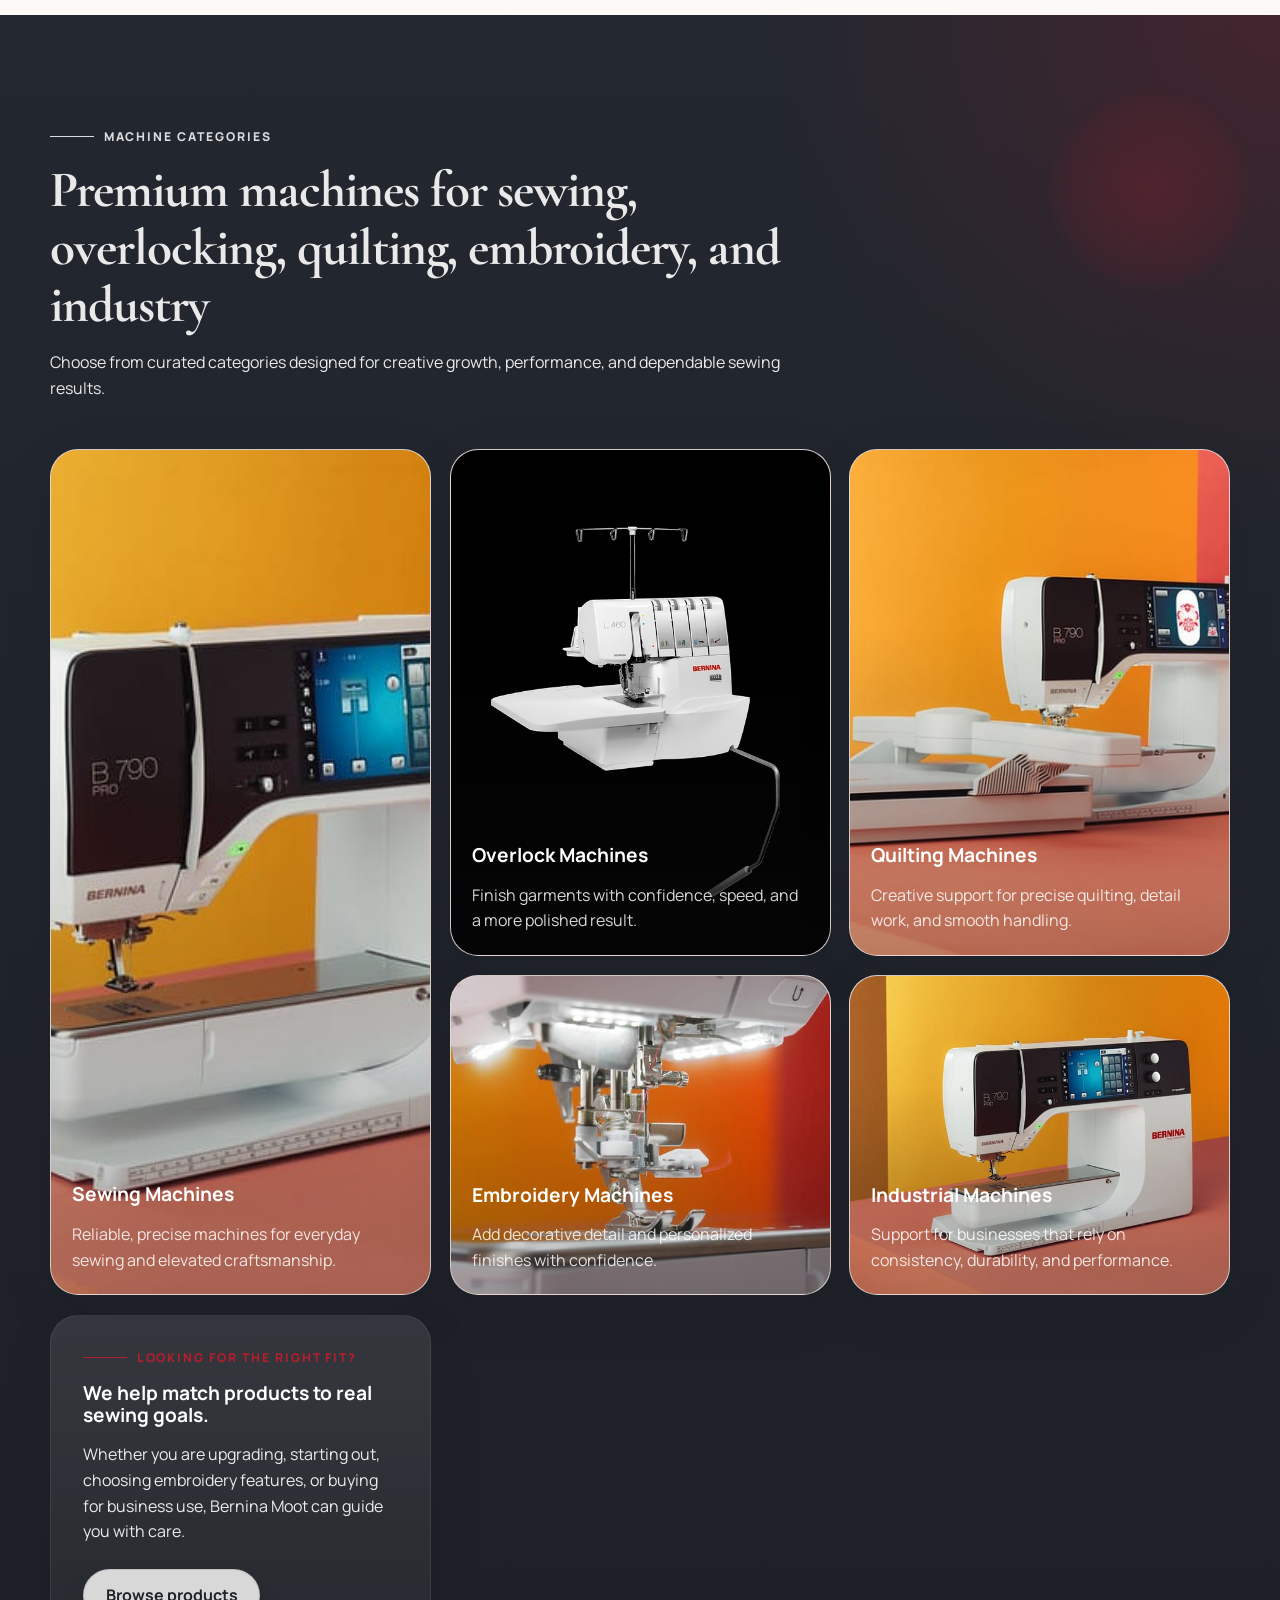
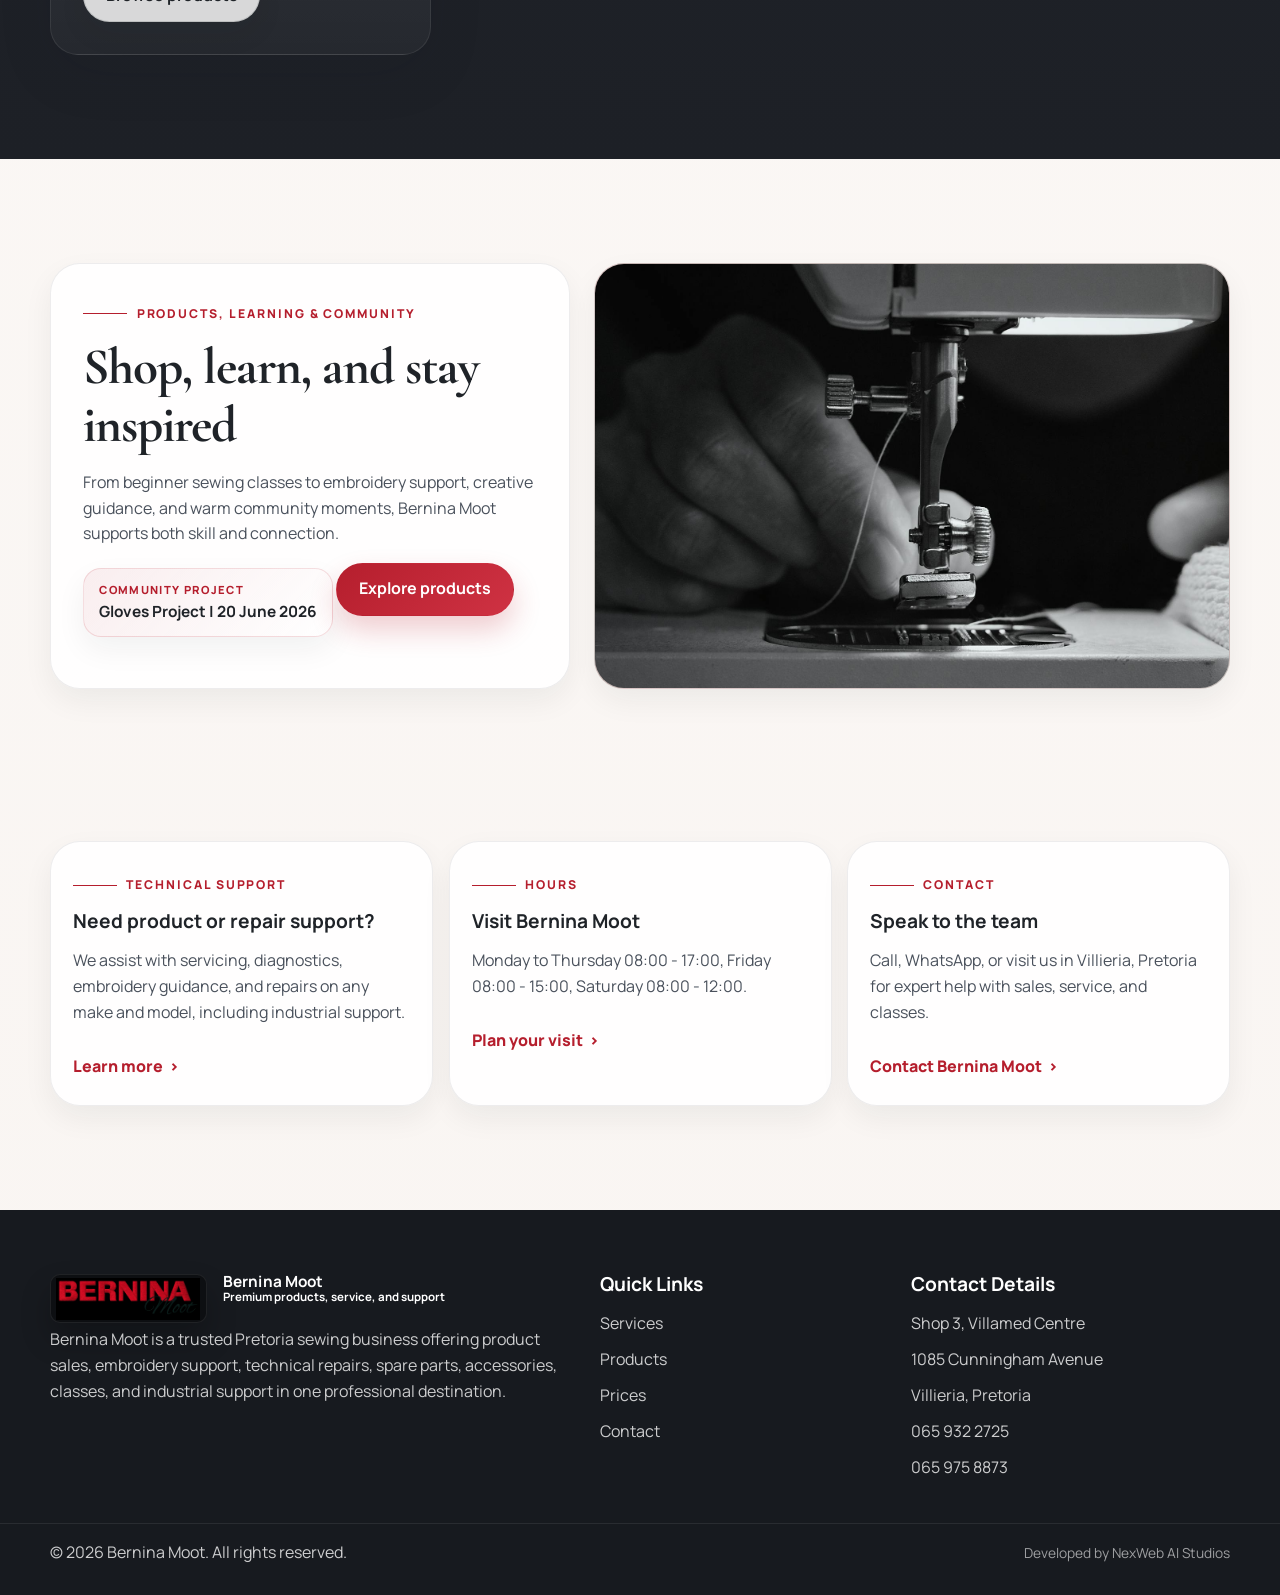
==== commit 27850f50: "Add-Gloves-Project-class-carousel" ====
--- a/index.html
+++ b/index.html
@@ -615,6 +615,14 @@
                             From beginner sewing classes to embroidery support, creative guidance, and warm
                             community moments, Bernina Moot supports both skill and connection.
                         </p>
+                        <a class="project-hint" href="prices.html">
+                            <span>
+                                Community project
+                            </span>
+                            <strong>
+                                Gloves Project | 20 June 2026
+                            </strong>
+                        </a>
                         <a class="button button--primary" href="products.html">
                             Explore products
                         </a>
--- a/assets/css/style.css
+++ b/assets/css/style.css
@@ -2390,6 +2390,43 @@
     background: rgba(255, 255, 255, 0.86);
 }
 
+.project-hint {
+    display: inline-flex;
+    flex-direction: column;
+    gap: 0.18rem;
+    max-width: 100%;
+    margin: 0.2rem 0 1.2rem;
+    padding: 0.8rem 0.95rem;
+    border-radius: 18px;
+    border: 1px solid rgba(181, 30, 45, 0.14);
+    background:
+        linear-gradient(135deg, rgba(181, 30, 45, 0.08), rgba(255, 255, 255, 0.72)),
+        rgba(255, 255, 255, 0.84);
+    box-shadow: var(--color-shadow-soft);
+    transition: border-color var(--transition), transform var(--transition), box-shadow var(--transition);
+}
+
+.project-hint:hover,
+.project-hint:focus-visible {
+    border-color: rgba(181, 30, 45, 0.28);
+    box-shadow: var(--color-shadow);
+    transform: translateY(-2px);
+}
+
+.project-hint span {
+    color: var(--color-primary);
+    font-size: 0.7rem;
+    font-weight: 800;
+    letter-spacing: 0.12em;
+    text-transform: uppercase;
+}
+
+.project-hint strong {
+    color: var(--color-charcoal);
+    font-size: 0.96rem;
+    line-height: 1.35;
+}
+
 .split-callout__image {
     overflow: hidden;
     min-height: 420px;
@@ -2489,6 +2526,11 @@
     font-size: clamp(1.55rem, 2vw, 2rem);
 }
 
+.pricing-panel__content--classes {
+    grid-template-columns: minmax(240px, 0.72fr) minmax(0, 1.28fr);
+    align-items: start;
+}
+
 .service-price-list {
     display: grid;
     grid-template-columns: repeat(2, minmax(0, 1fr));
@@ -2521,15 +2563,31 @@
 }
 
 .class-price-gallery {
-    display: grid;
-    grid-template-columns: repeat(3, minmax(0, 1fr));
+    position: relative;
+    overflow: hidden;
+    padding: 0.15rem 0;
+    mask-image: linear-gradient(90deg, transparent, #000 7%, #000 93%, transparent);
+}
+
+.class-price-gallery__track {
+    display: flex;
+    align-items: stretch;
     gap: 0.9rem;
+    width: max-content;
+    animation: class-gallery-roll 34s linear infinite;
+    will-change: transform;
+}
+
+.class-price-gallery:hover .class-price-gallery__track,
+.class-price-gallery:focus-within .class-price-gallery__track {
+    animation-play-state: paused;
 }
 
 .class-price-gallery figure {
     position: relative;
+    flex: 0 0 clamp(210px, 19vw, 260px);
     margin: 0;
-    min-height: 340px;
+    height: clamp(330px, 32vw, 410px);
     border: 1px solid rgba(31, 35, 40, 0.08);
     border-radius: 24px;
     overflow: hidden;
@@ -2553,6 +2611,16 @@
 .class-price-gallery figure:hover img,
 .class-price-gallery figure:focus-visible img {
     transform: scale(1.03);
+}
+
+@keyframes class-gallery-roll {
+    from {
+        transform: translateX(0);
+    }
+
+    to {
+        transform: translateX(calc(-50% - 0.45rem));
+    }
 }
 
 .class-image-lightbox {
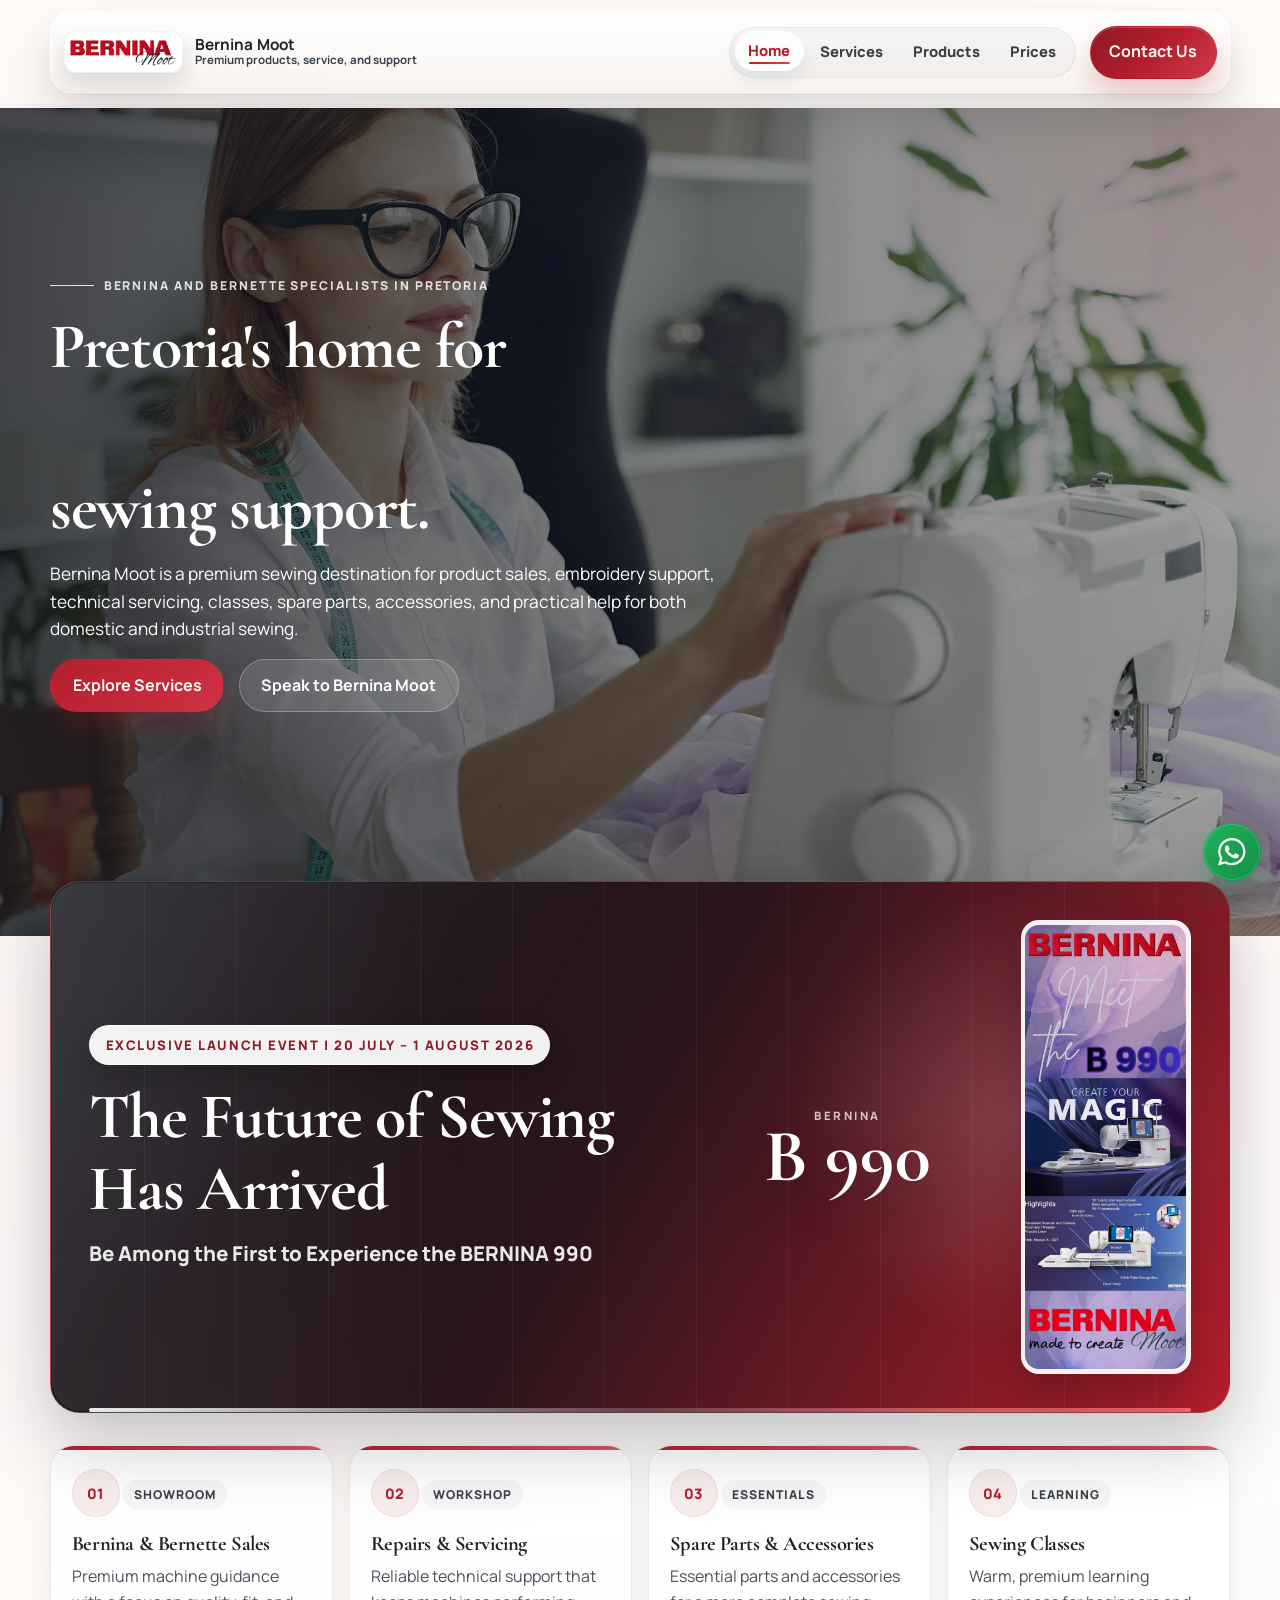
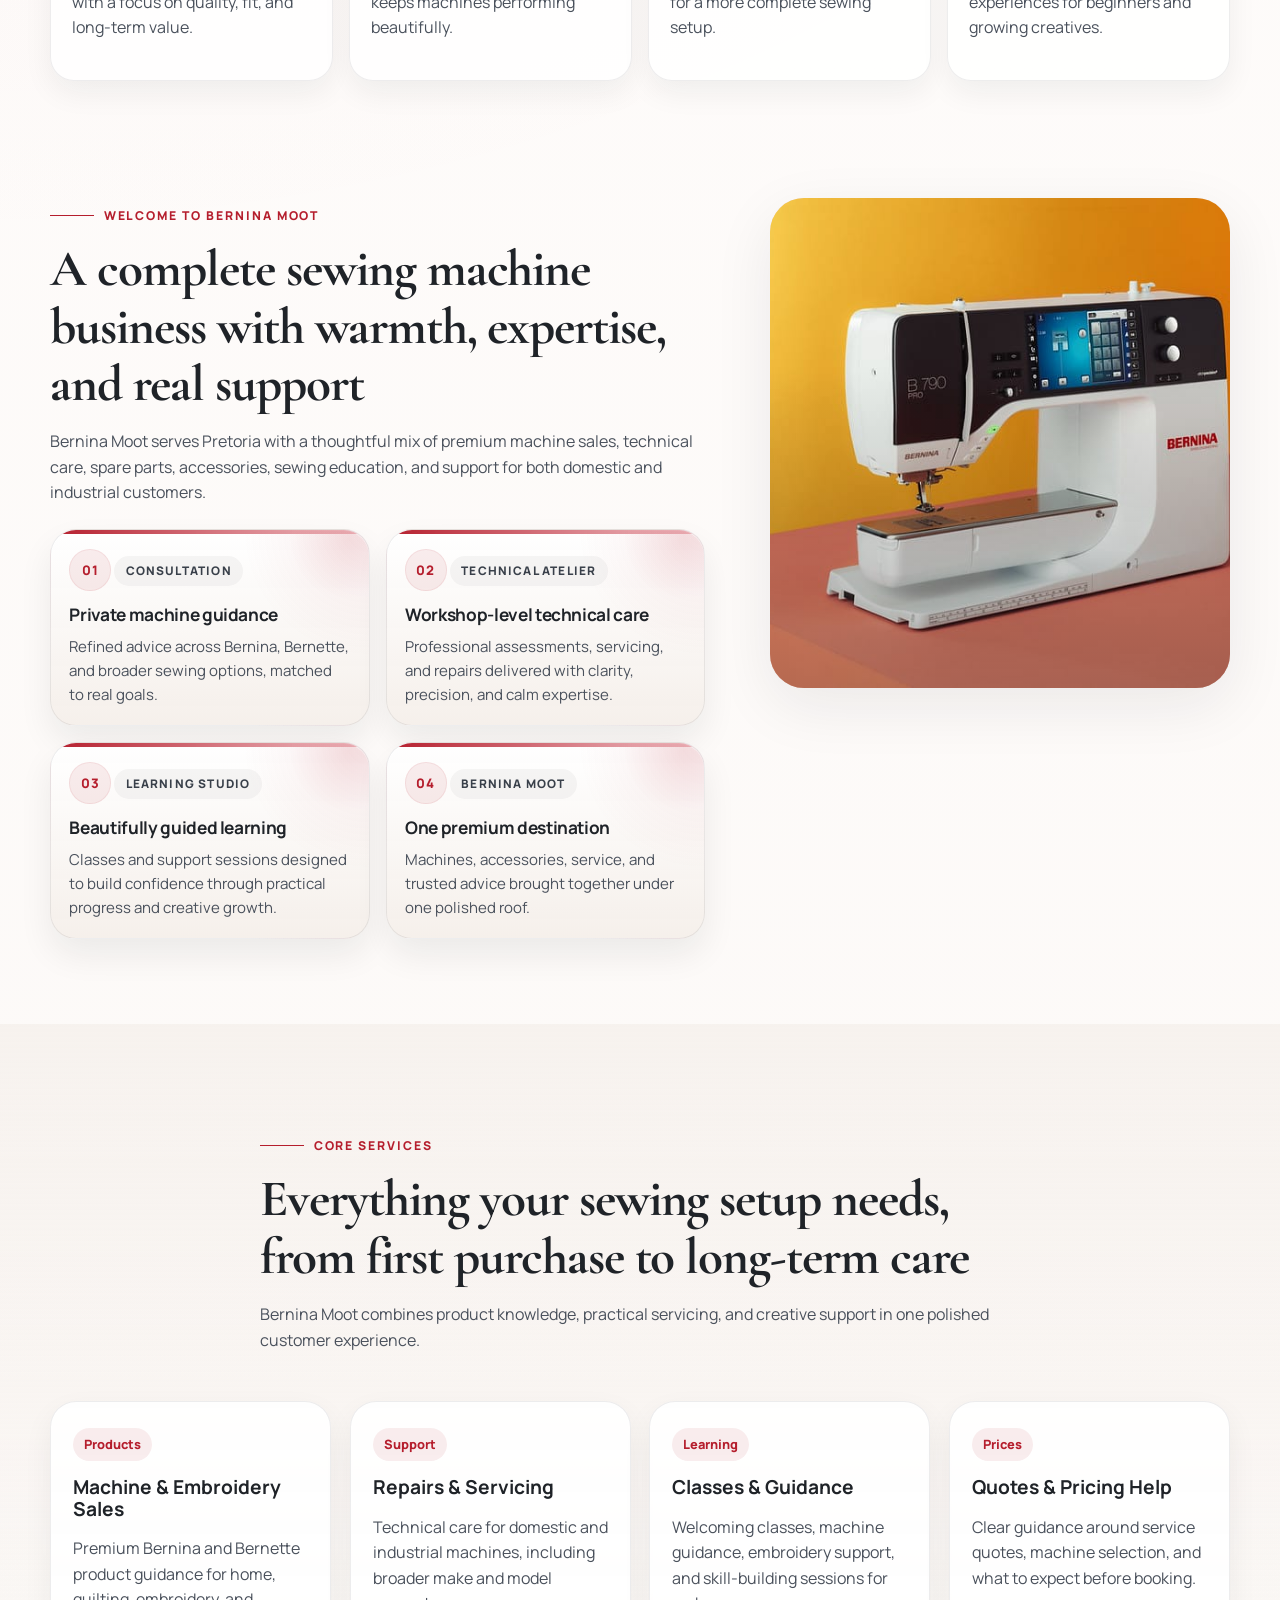
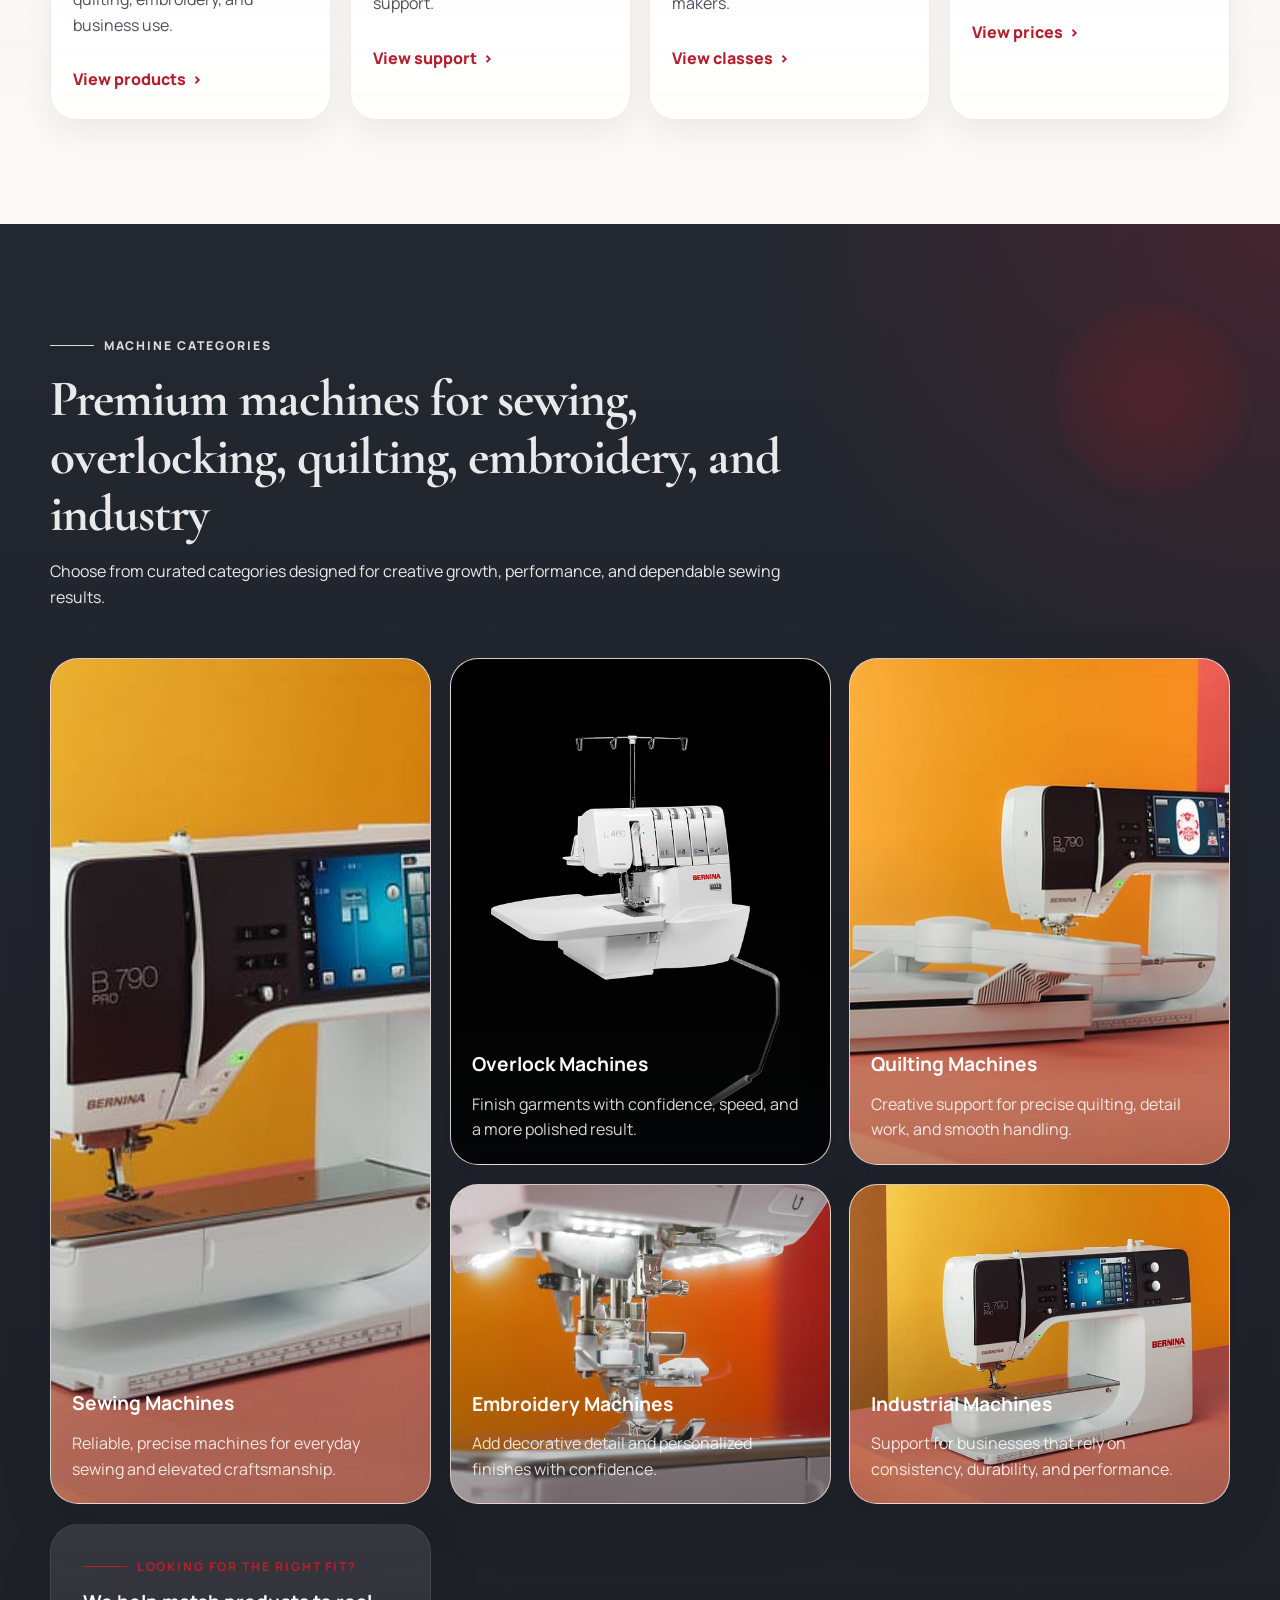
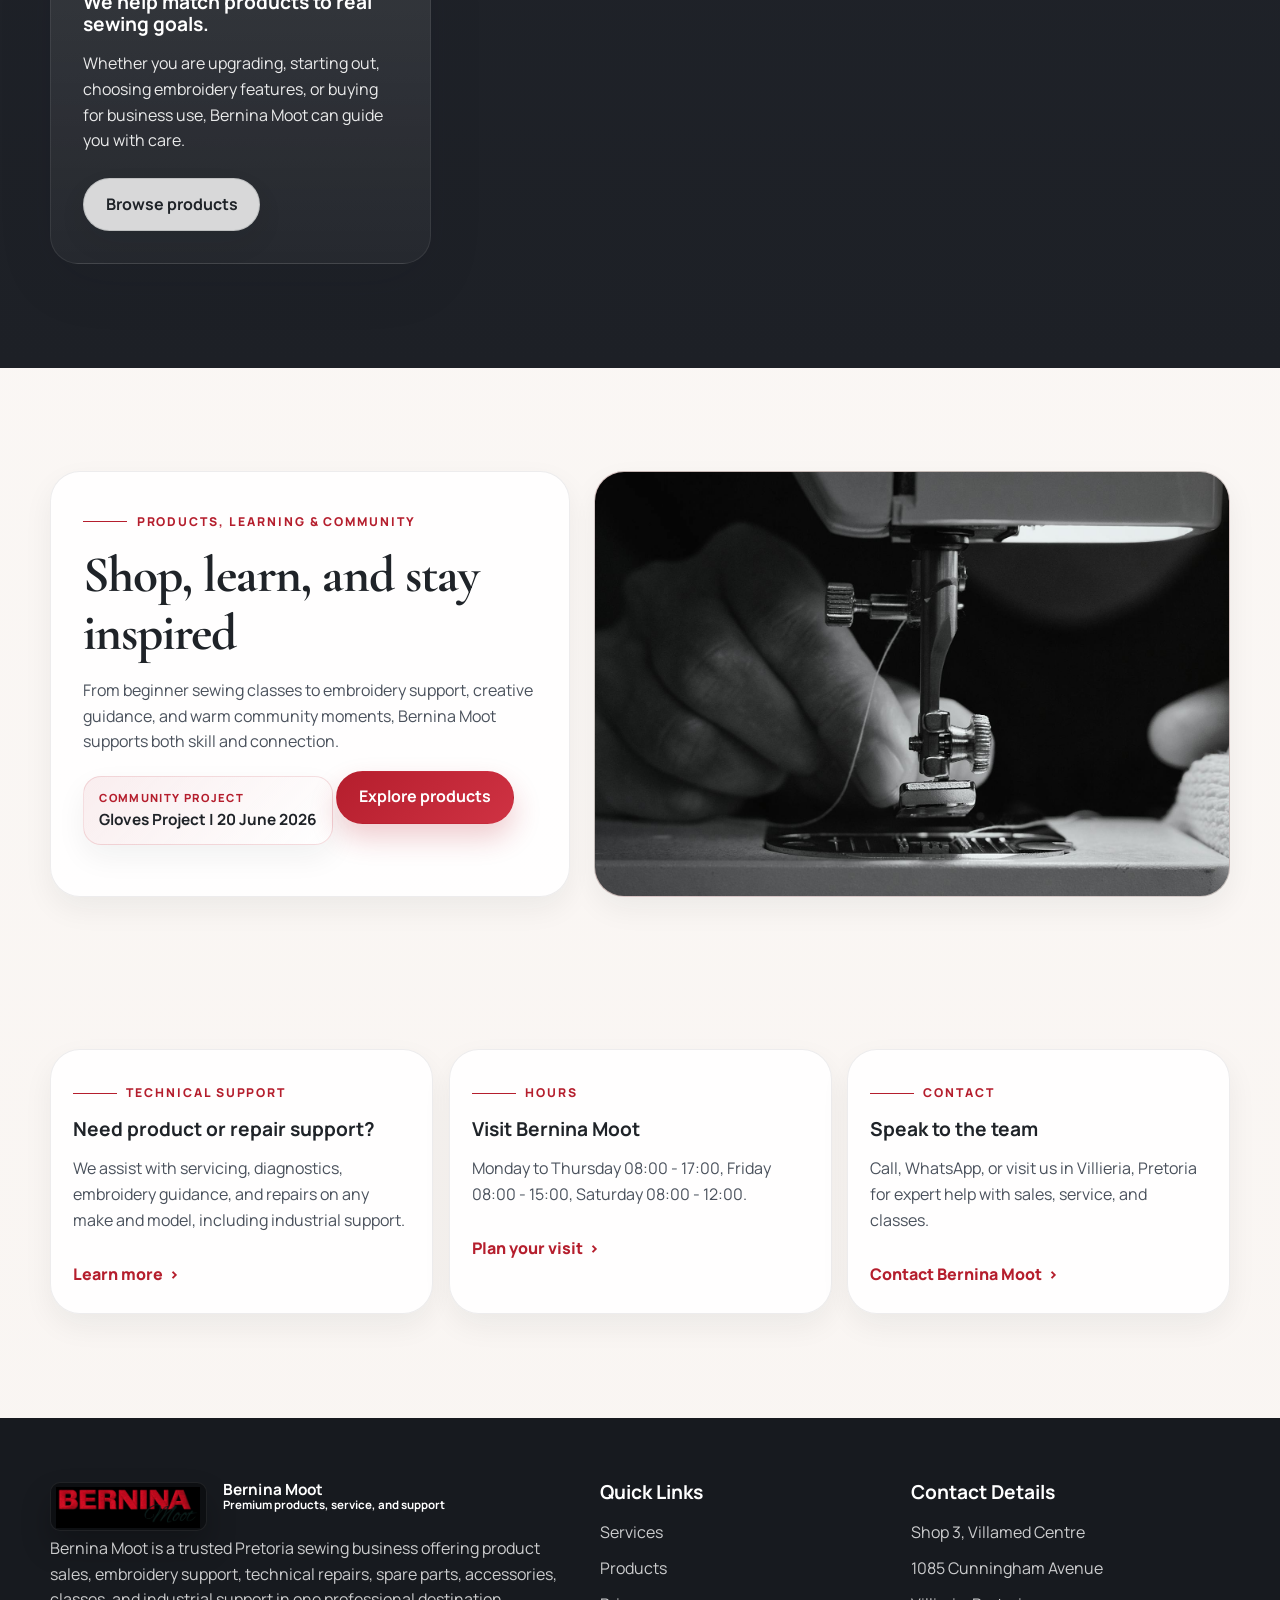
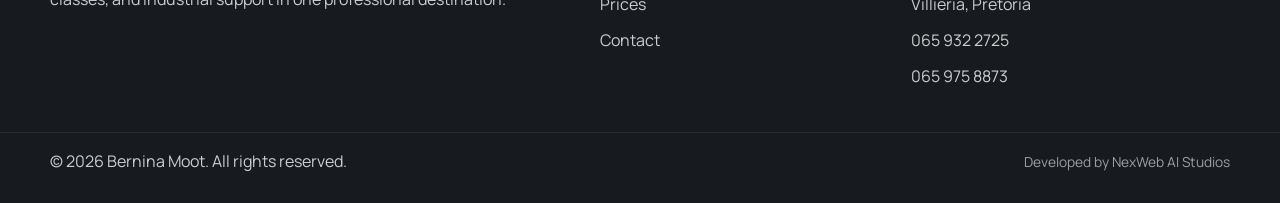
==== commit f2784573: "Add B990 promo image lightbox" ====
--- a/index.html
+++ b/index.html
@@ -258,9 +258,16 @@
                                 BERNINA
                             </span>
                             <strong>
-                                990
+                                B 990
                             </strong>
                         </div>
+                        <button class="launch-feature__image" type="button" data-b990-lightbox-open aria-label="Open BERNINA 990 advertisement preview">
+                            <img
+                                src="assets/images/hero/b990_image_2.jpeg"
+                                alt="BERNINA 990 launch advertisement"
+                                loading="eager"
+                            >
+                        </button>
                     </div>
                 </div>
             </section>
@@ -766,7 +773,7 @@
                         </span>
                         Bernina Moot. All rights reserved.
                     </p>
-                    <a class="footer__credit" href="https://jlfdev.co.za" target="_blank" rel="noopener">
+                    <a class="footer__credit" href="https://nxwbstudios.co.za" target="_blank" rel="noopener">
                         Developed by NexWeb AI Studios
                     </a>
                 </div>
--- a/assets/css/style.css
+++ b/assets/css/style.css
@@ -653,12 +653,13 @@
     padding: 0 0 2rem;
 }
 
+
 .launch-feature__shell {
     position: relative;
     display: grid;
-    grid-template-columns: minmax(0, 1fr) minmax(220px, 0.42fr);
+    grid-template-columns: minmax(0, 1fr) minmax(300px, 0.34fr) minmax(170px, 0.2fr);
     align-items: center;
-    gap: 2rem;
+    gap: clamp(1rem, 2vw, 1.45rem);
     min-height: 250px;
     padding: clamp(1.35rem, 3vw, 2.5rem);
     border: 1px solid rgba(255, 255, 255, 0.18);
@@ -750,9 +751,153 @@
 .launch-feature__mark strong {
     color: var(--color-white);
     font-family: "Cormorant Garamond", serif;
-    font-size: clamp(5.2rem, 9vw, 8rem);
+    font-size: clamp(3.9rem, 5.8vw, 5.9rem);
     line-height: 0.82;
+    white-space: nowrap;
     text-shadow: 0 20px 46px rgba(0, 0, 0, 0.26);
+}
+
+.launch-feature__image {
+    position: relative;
+    z-index: 1;
+    justify-self: end;
+    width: min(100%, 170px);
+    aspect-ratio: 3 / 8;
+    height: auto;
+    margin: 0;
+    padding: 0.22rem;
+    border: 1px solid rgba(255, 255, 255, 0.72);
+    border-radius: 18px;
+    background: rgba(255, 255, 255, 0.94);
+    box-shadow: 0 24px 44px rgba(0, 0, 0, 0.22);
+    overflow: hidden;
+    cursor: zoom-in;
+    transition: transform var(--transition), box-shadow var(--transition), border-color var(--transition);
+}
+
+.launch-feature__image:hover,
+.launch-feature__image:focus-visible {
+    transform: translateY(-3px);
+    border-color: rgba(255, 255, 255, 0.95);
+    box-shadow: 0 30px 54px rgba(0, 0, 0, 0.28);
+}
+
+.launch-feature__image img {
+    width: 100%;
+    height: 100%;
+    border-radius: 14px;
+    object-fit: cover;
+    background: var(--color-white);
+}
+
+.b990-lightbox {
+    position: fixed;
+    inset: 0;
+    z-index: 1600;
+    display: grid;
+    place-items: center;
+    padding: 1.2rem;
+    background: rgba(12, 14, 18, 0.78);
+    opacity: 0;
+    pointer-events: none;
+    transition: opacity var(--transition);
+}
+
+.b990-lightbox.is-open {
+    opacity: 1;
+    pointer-events: auto;
+}
+
+.b990-lightbox__shell {
+    position: relative;
+    display: grid;
+    grid-template-rows: auto minmax(0, 1fr);
+    gap: 0.65rem;
+    width: min(94vw, 620px);
+    height: min(88vh, 900px);
+    padding: 0.75rem;
+    border-radius: 22px;
+    background: var(--color-white);
+    box-shadow: 0 30px 80px rgba(0, 0, 0, 0.34);
+    transform: scale(0.96);
+    transition: transform var(--transition);
+}
+
+.b990-lightbox.is-open .b990-lightbox__shell {
+    transform: scale(1);
+}
+
+.b990-lightbox__toolbar {
+    display: flex;
+    align-items: center;
+    justify-content: center;
+    gap: 0.45rem;
+    min-width: 0;
+}
+
+.b990-lightbox__control,
+.b990-lightbox__zoom {
+    display: inline-flex;
+    align-items: center;
+    justify-content: center;
+    min-height: 38px;
+    padding: 0.42rem 0.72rem;
+    border: 1px solid rgba(31, 35, 40, 0.1);
+    border-radius: var(--radius-pill);
+    background: rgba(247, 244, 241, 0.92);
+    color: var(--color-charcoal);
+    font-size: 0.86rem;
+    font-weight: 800;
+}
+
+.b990-lightbox__control:hover,
+.b990-lightbox__control:focus-visible {
+    border-color: rgba(181, 30, 45, 0.22);
+    color: var(--color-primary);
+}
+
+.b990-lightbox__zoom {
+    min-width: 68px;
+    background: var(--color-white);
+}
+
+.b990-lightbox__viewport {
+    display: grid;
+    place-items: start center;
+    min-height: 0;
+    border-radius: 16px;
+    background: var(--color-white);
+    overflow: auto;
+    overscroll-behavior: contain;
+}
+
+.b990-lightbox__image {
+    display: block;
+    width: 100%;
+    height: auto;
+    max-width: 100%;
+    max-height: 100%;
+    border-radius: 16px;
+    object-fit: contain;
+    background: var(--color-white);
+}
+
+.b990-lightbox__close {
+    position: absolute;
+    top: -0.9rem;
+    right: -0.9rem;
+    display: grid;
+    place-items: center;
+    width: 44px;
+    height: 44px;
+    padding: 0;
+    border: 1px solid rgba(255, 255, 255, 0.72);
+    border-radius: 50%;
+    background: var(--color-white);
+    color: var(--color-charcoal);
+    font-size: 1.35rem;
+    font-weight: 800;
+    box-shadow: 0 14px 28px rgba(0, 0, 0, 0.2);
 }
 
 .launch-feature + .trust-strip--lifted {
@@ -2562,6 +2707,39 @@
     font-weight: 900;
 }
 
+
+.class-selection {
+    display: grid;
+    grid-template-columns: 1fr;
+    gap: 0.55rem;
+    margin-top: 0.9rem;
+}
+
+.class-selection__button {
+    display: inline-flex;
+    align-items: center;
+    justify-content: flex-start;
+    width: 100%;
+    min-height: 40px;
+    padding: 0.55rem 0.82rem;
+    border: 1px solid rgba(181, 30, 45, 0.16);
+    border-radius: var(--radius-pill);
+    background: rgba(255, 255, 255, 0.82);
+    color: var(--color-primary-dark);
+    font-size: 0.86rem;
+    font-weight: 800;
+    text-align: left;
+    box-shadow: 0 10px 22px rgba(24, 28, 34, 0.06);
+    transition: transform var(--transition), border-color var(--transition), box-shadow var(--transition), background-color var(--transition);
+}
+
+.class-selection__button:hover,
+.class-selection__button:focus-visible {
+    transform: translateY(-2px);
+    border-color: rgba(181, 30, 45, 0.28);
+    background: #fff;
+    box-shadow: var(--color-shadow-soft);
+}
 .class-price-gallery {
     position: relative;
     overflow: hidden;
@@ -2922,6 +3100,162 @@
 .form-field--full {
     grid-column: 1 / -1;
 }
+.contact-form.is-sending,
+.contact-form.is-sent {
+    position: relative;
+}
+
+.contact-form.is-sending .form-field input,
+.contact-form.is-sending .form-field select,
+.contact-form.is-sending .form-field textarea,
+.contact-form.is-sent .form-field input,
+.contact-form.is-sent .form-field select,
+.contact-form.is-sent .form-field textarea {
+    background: rgba(247, 242, 238, 0.72);
+    color: rgba(35, 31, 32, 0.68);
+    cursor: not-allowed;
+}
+
+.contact-submit-button {
+    position: relative;
+    overflow: visible;
+    isolation: isolate;
+}
+
+.contact-form.is-sending .contact-submit-button,
+.contact-form.is-sent .contact-submit-button {
+    cursor: not-allowed;
+}
+
+.contact-form.is-sending .contact-submit-button > span:first-child,
+.contact-form.is-sent .contact-submit-button > span:first-child {
+    opacity: 0.78;
+}
+
+.contact-submit-button__trail,
+.contact-submit-button__plane {
+    position: absolute;
+    top: 50%;
+    left: calc(100% - 18px);
+    pointer-events: none;
+    opacity: 0;
+}
+
+.contact-submit-button__trail {
+    width: 165px;
+    height: 28px;
+    transform: translateY(-50%);
+    background-image:
+        radial-gradient(circle, rgba(181, 30, 45, 0.72) 0 2px, transparent 2.6px),
+        radial-gradient(circle, rgba(181, 30, 45, 0.36) 0 1.5px, transparent 2.1px),
+        radial-gradient(circle, rgba(181, 30, 45, 0.22) 0 1.3px, transparent 2px);
+    background-position: 0 13px, 18px 5px, 36px 21px;
+    background-size: 24px 24px, 32px 28px, 38px 30px;
+    background-repeat: repeat-x;
+    -webkit-mask-image: linear-gradient(90deg, transparent 0, #000 16%, #000 74%, transparent 100%);
+    mask-image: linear-gradient(90deg, transparent 0, #000 16%, #000 74%, transparent 100%);
+    z-index: 1;
+}
+
+.contact-submit-button__plane {
+    width: 35px;
+    height: 26px;
+    transform: translate(0, -50%) rotate(-12deg);
+    filter: drop-shadow(0 12px 18px rgba(181, 30, 45, 0.22));
+    z-index: 2;
+}
+
+.contact-submit-button__plane::before,
+.contact-submit-button__plane::after {
+    content: "";
+    position: absolute;
+    inset: 0;
+    clip-path: polygon(0 48%, 100% 0, 68% 54%, 100% 100%);
+}
+
+.contact-submit-button__plane::before {
+    background: #fff;
+}
+
+.contact-submit-button__plane::after {
+    background: linear-gradient(135deg, #ffffff 0 46%, #f0d7d9 47% 58%, var(--color-primary) 59% 100%);
+    transform: translate(1px, 1px) scale(0.94);
+    transform-origin: center;
+}
+
+.contact-form.is-sending .contact-submit-button__plane {
+    animation: paperPlaneLaunch 1.7s cubic-bezier(0.19, 0.74, 0.28, 1) infinite;
+}
+
+.contact-form.is-sending .contact-submit-button__trail {
+    animation: paperPlaneTrail 1.7s cubic-bezier(0.19, 0.74, 0.28, 1) infinite;
+}
+
+.contact-form.is-sent .contact-submit-button__plane {
+    animation: paperPlaneLaunch 1.7s cubic-bezier(0.19, 0.74, 0.28, 1) 1;
+}
+
+.contact-form.is-sent .contact-submit-button__trail {
+    animation: paperPlaneTrail 1.7s cubic-bezier(0.19, 0.74, 0.28, 1) 1;
+}
+
+.contact-submit-status {
+    display: block;
+    margin: 0.9rem 0 0;
+    color: var(--color-charcoal);
+    font-size: 0.95rem;
+    font-weight: 800;
+}
+
+.contact-submit-status[data-state="sent"] {
+    color: var(--color-charcoal);
+}
+
+.contact-submit-status[data-state="error"] {
+    color: var(--color-primary-dark);
+}
+
+@keyframes paperPlaneLaunch {
+    0% {
+        opacity: 0;
+        transform: translate(-8px, -50%) rotate(-8deg) scale(0.82);
+    }
+
+    10% {
+        opacity: 1;
+    }
+
+    58% {
+        opacity: 1;
+        transform: translate(150px, -108%) rotate(-17deg) scale(1);
+    }
+
+    100% {
+        opacity: 0;
+        transform: translate(270px, -168%) rotate(-24deg) scale(0.92);
+    }
+}
+
+@keyframes paperPlaneTrail {
+    0% {
+        opacity: 0;
+        transform: translate(-20px, -50%) scaleX(0.18);
+    }
+
+    14% {
+        opacity: 1;
+    }
+
+    62% {
+        opacity: 0.92;
+        transform: translate(10px, -72%) scaleX(0.92);
+    }
+
+    100% {
+        opacity: 0;
+        transform: translate(90px, -102%) scaleX(0.58);
+    }
+}
 
 .repairs__shell {
     padding: 2rem;
@@ -3145,12 +3479,18 @@
 .footer__credit {
     color: rgba(255, 255, 255, 0.58);
     font-size: 0.86rem;
-    transition: color var(--transition);
+    transition: color var(--transition), text-shadow var(--transition), filter var(--transition);
 }
 
 .footer__credit:hover,
 .footer__credit:focus-visible {
-    color: var(--color-white);
+    color: transparent;
+    background: linear-gradient(90deg, #23d5ff 0%, #7c4dff 48%, #ff2ea6 100%);
+    background-clip: text;
+    -webkit-background-clip: text;
+    -webkit-text-fill-color: transparent;
+    filter: saturate(1.2);
+    text-shadow: 0 0 18px rgba(35, 213, 255, 0.24), 0 0 24px rgba(255, 46, 166, 0.18);
 }
 
 .floating-whatsapp,
@@ -3608,6 +3948,7 @@
         padding-bottom: 1rem;
     }
 
+
     .launch-feature__shell {
         grid-template-columns: 1fr;
         gap: 1.2rem;
@@ -3616,6 +3957,12 @@
     .launch-feature__mark {
         justify-items: start;
         padding: 0;
+    }
+
+    .launch-feature__image {
+        width: min(100%, 180px);
+        height: auto;
+        justify-self: start;
     }
 
     .hero__stats,
@@ -3664,6 +4011,21 @@
         font-size: clamp(4.4rem, 22vw, 6rem);
     }
 
+    .launch-feature__image {
+        width: min(100%, 170px);
+        height: auto;
+        justify-self: center;
+    }
+
+    .b990-lightbox__shell {
+        width: min(94vw, 430px);
+        height: min(86vh, 720px);
+    }
+
+    .b990-lightbox__toolbar {
+        flex-wrap: wrap;
+    }
+
     .products-hero {
         padding: 6rem 0 2.8rem;
         --page-hero-position-mobile: 62% 50%;
@@ -3854,6 +4216,10 @@
         align-items: flex-start;
         flex-direction: column;
         gap: 0.25rem;
+    }
+
+    .class-price-gallery__track {
+        animation-duration: 62s;
     }
 
     .class-price-gallery figure {
@@ -4218,5 +4584,20 @@
         filter: none;
         transform: none;
     }
-
-}
+    .contact-submit-button__plane,
+    .contact-submit-button__trail {
+        animation: none !important;
+    }
+
+    .contact-form.is-sending .contact-submit-button__plane,
+    .contact-form.is-sent .contact-submit-button__plane {
+        opacity: 1;
+        transform: translate(22px, -50%) rotate(-12deg);
+    }
+
+    .contact-form.is-sending .contact-submit-button__trail,
+    .contact-form.is-sent .contact-submit-button__trail {
+        opacity: 0.7;
+        transform: translate(0, -50%) scaleX(0.5);
+    }
+}
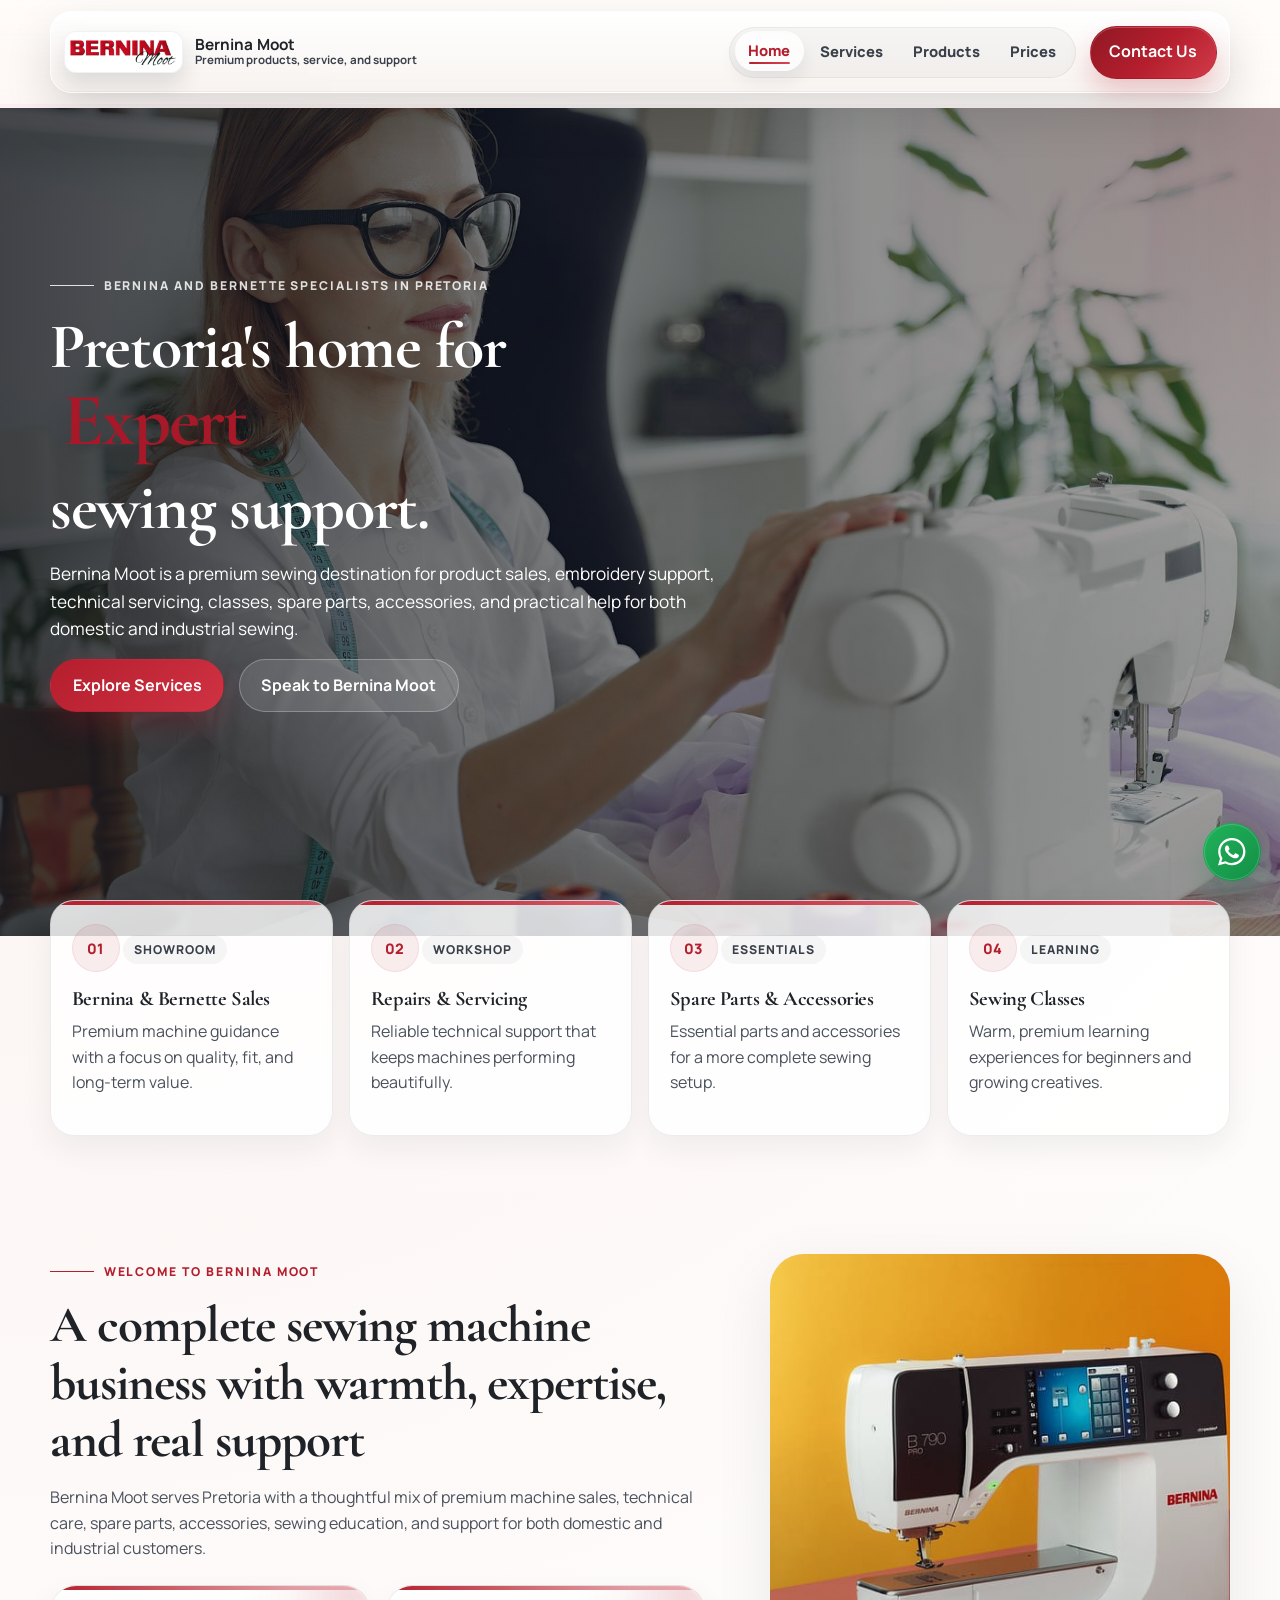
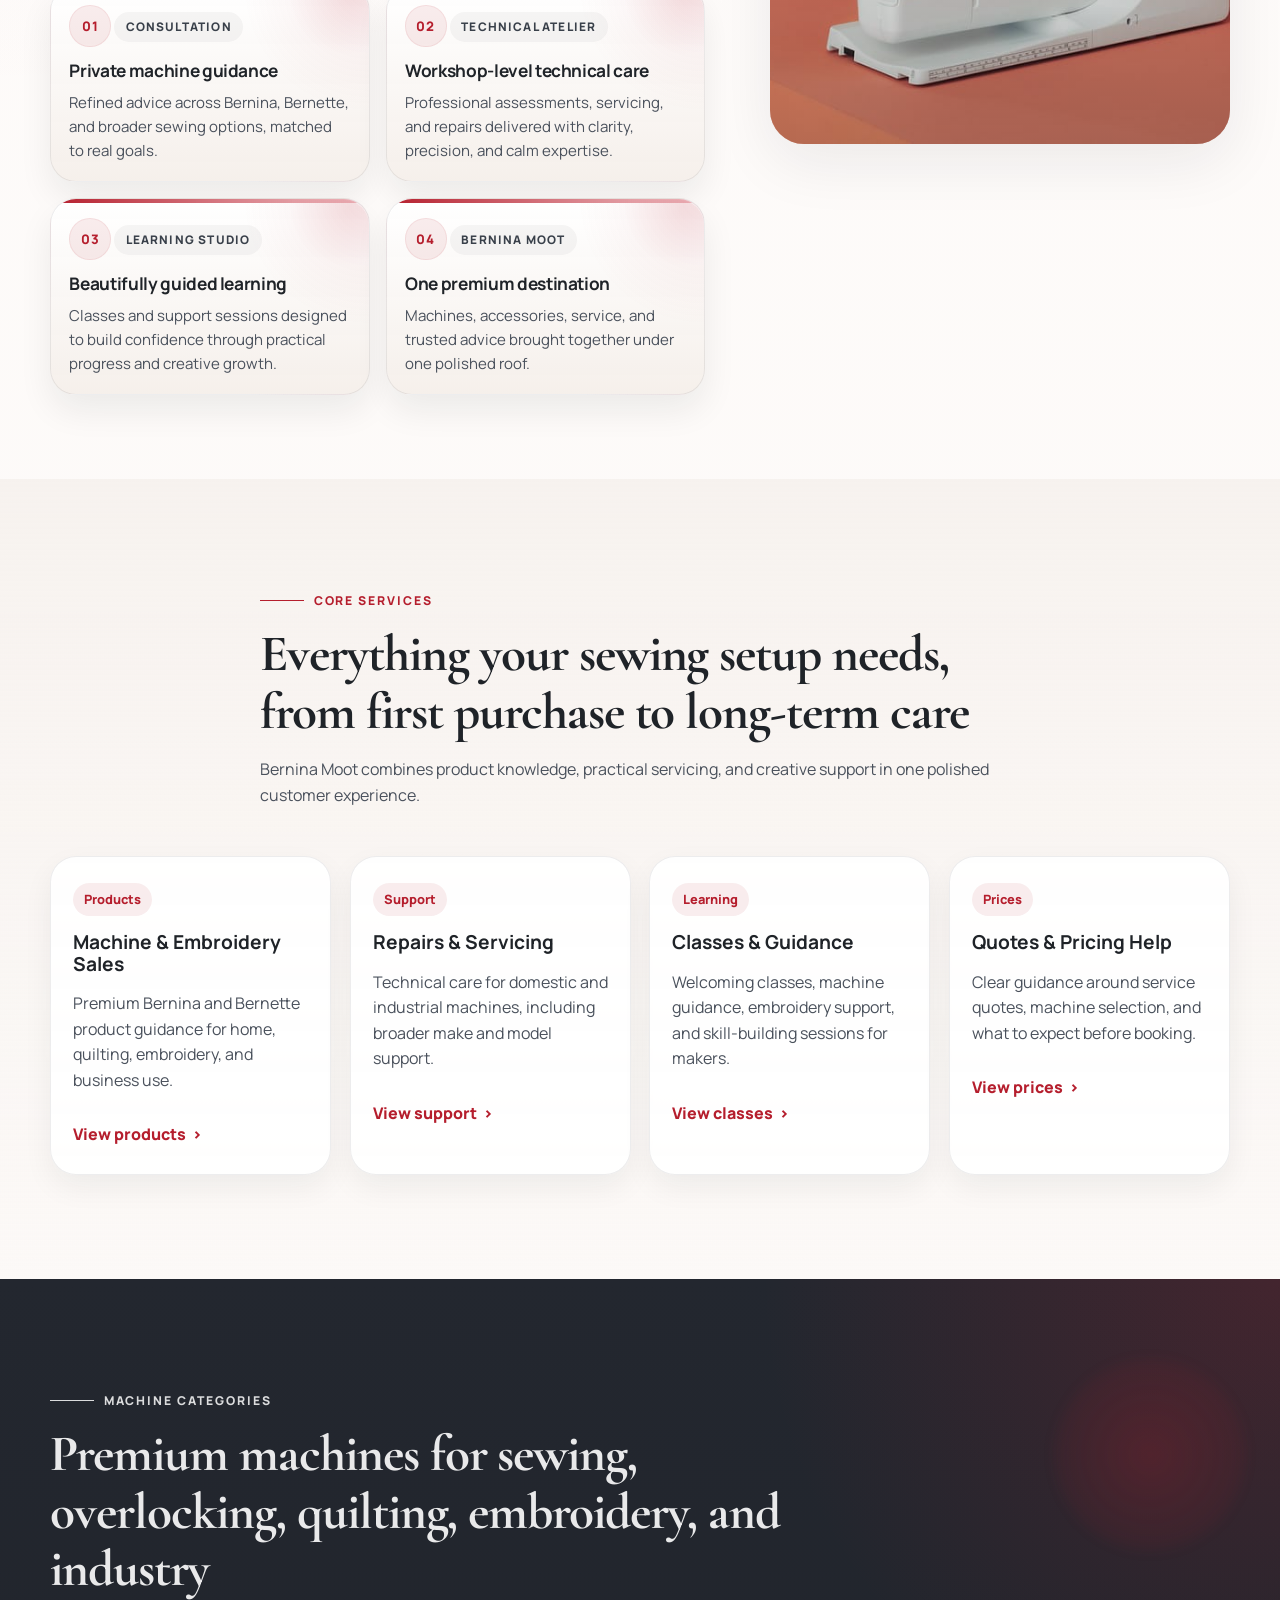
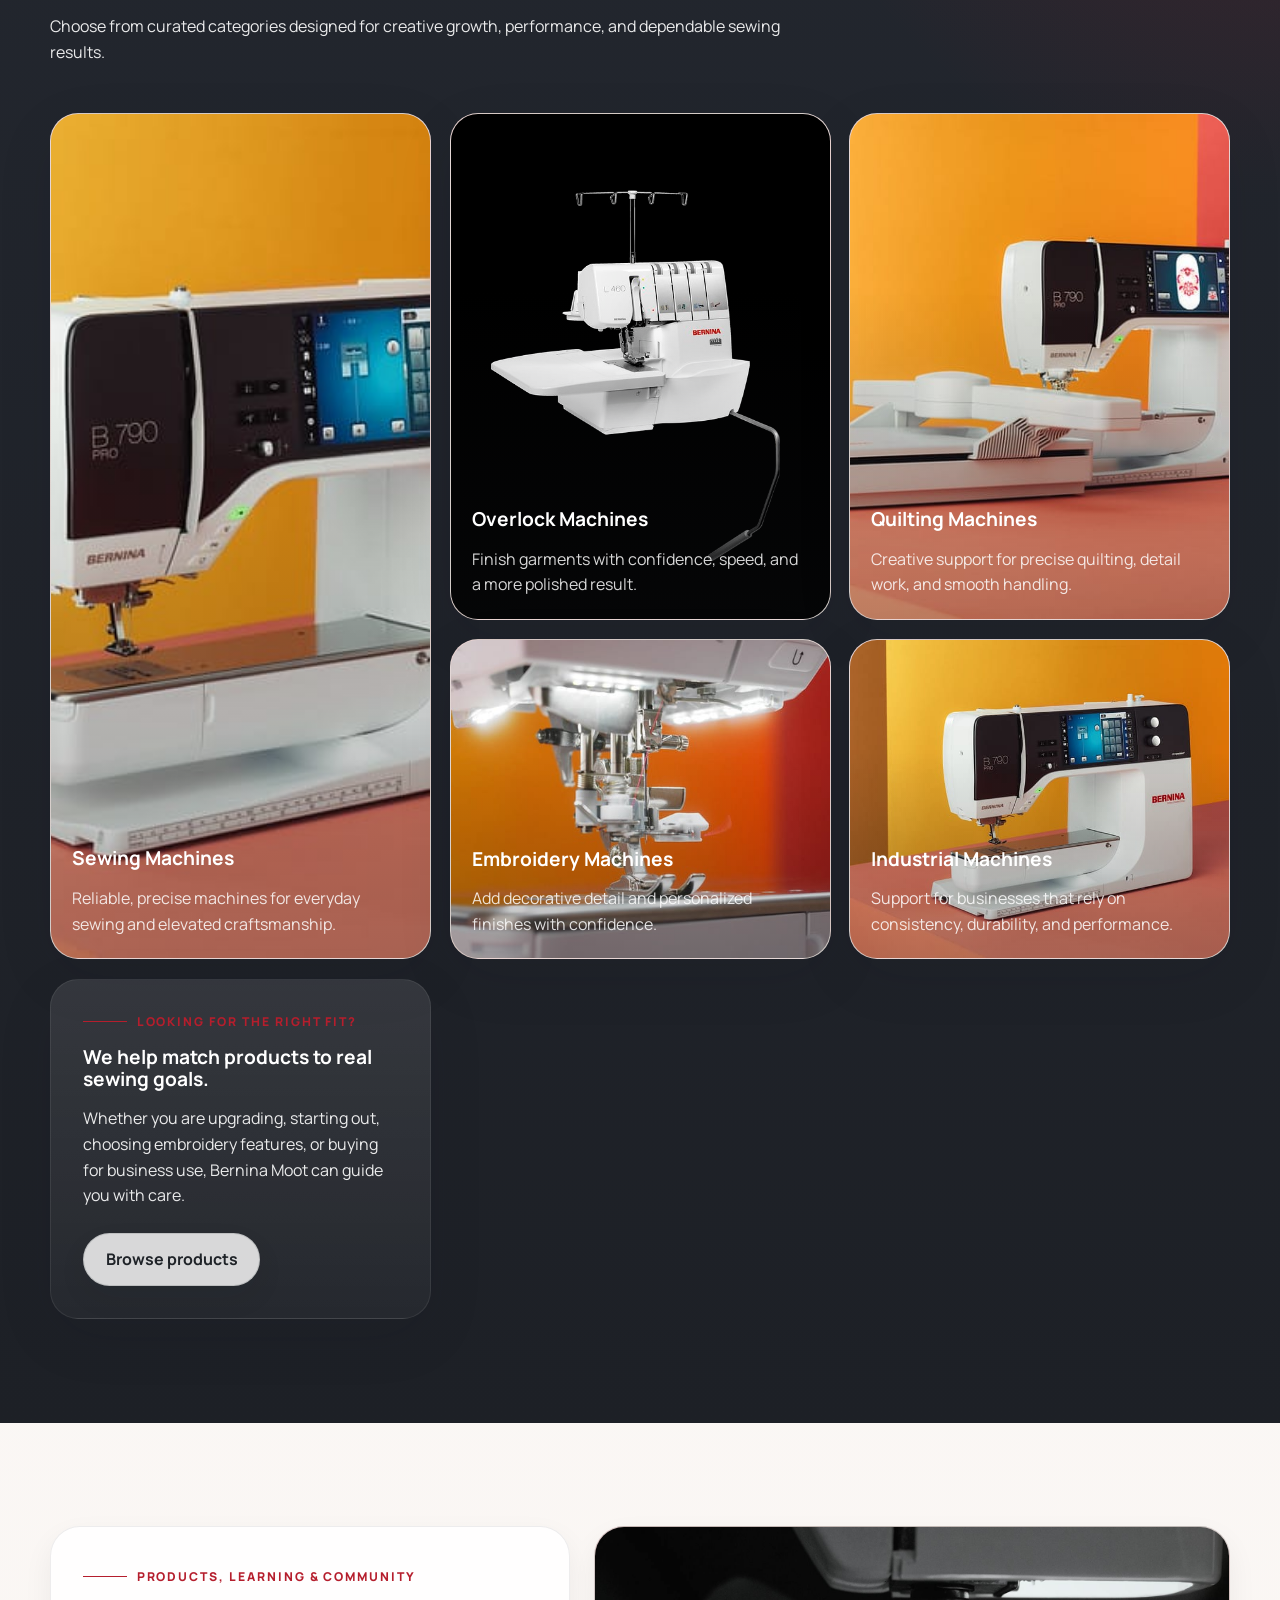
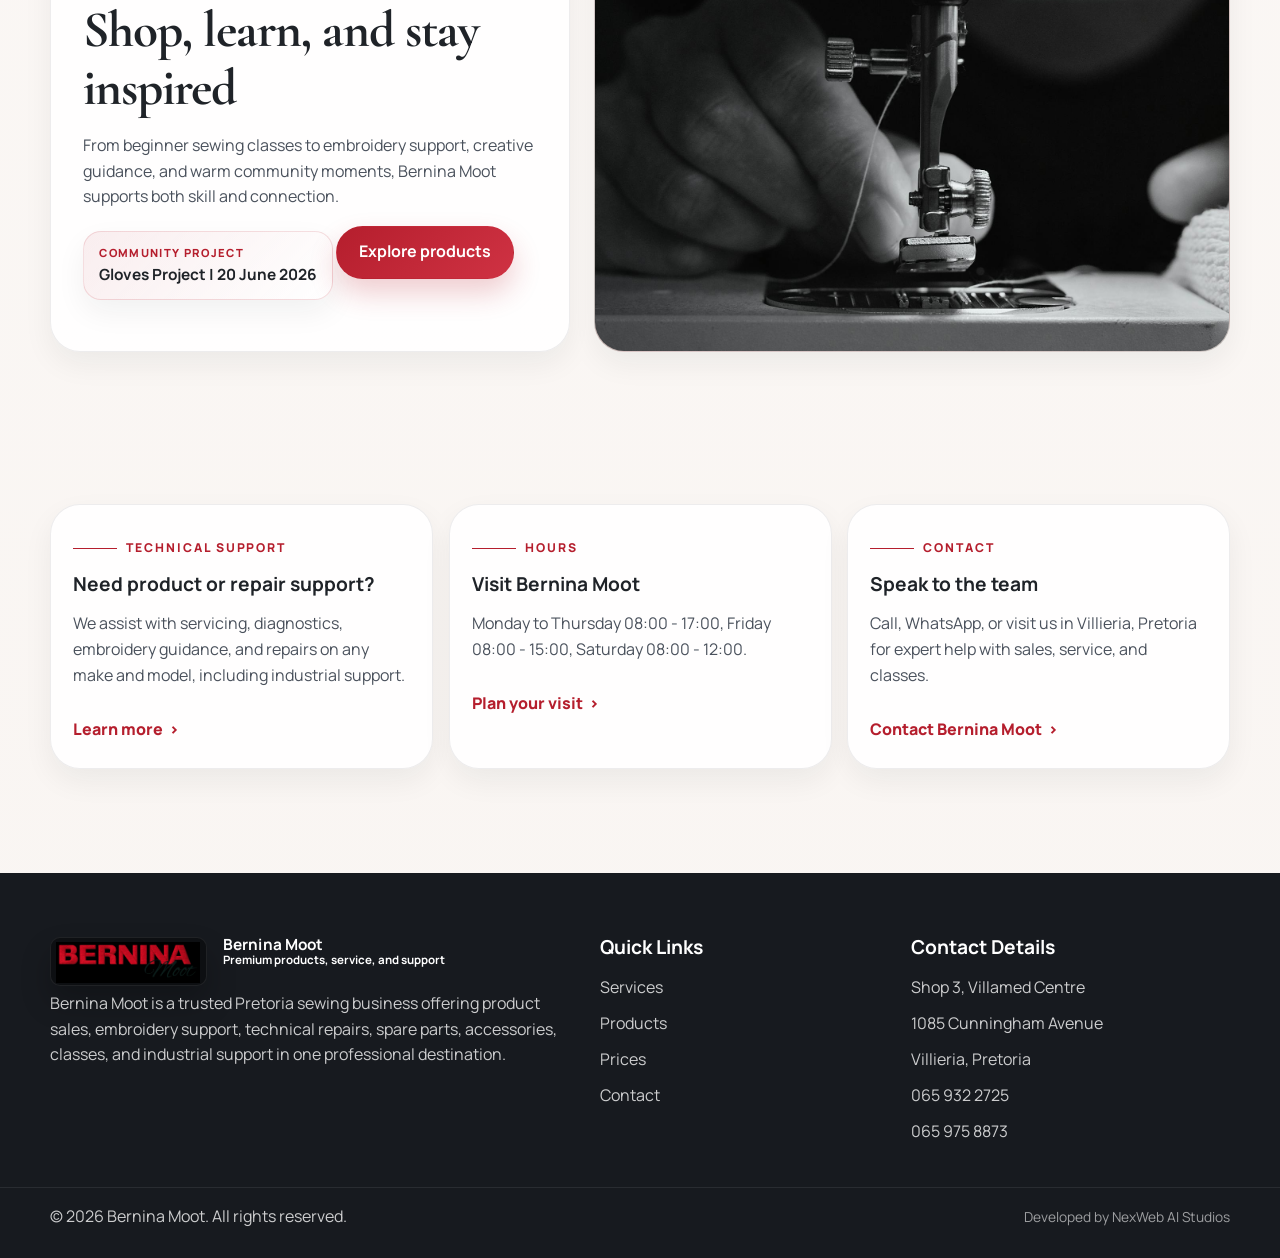
==== commit bdc824fb: "Remove BERNINA 990 launch feature" ====
--- a/index.html
+++ b/index.html
@@ -238,39 +238,6 @@
                     </div>
                 </div>
             </section>
-            <!-- BERNINA 990 launch feature -->
-            <section class="launch-feature" aria-labelledby="bernina-990-launch" data-reveal="section">
-                <div class="container">
-                    <div class="launch-feature__shell" data-reveal="up">
-                        <div class="launch-feature__content">
-                            <p class="launch-feature__date">
-                                Exclusive Launch Event | 20 July &ndash; 1 August 2026
-                            </p>
-                            <h2 id="bernina-990-launch">
-                                The Future of Sewing Has Arrived
-                            </h2>
-                            <p class="launch-feature__copy">
-                                Be Among the First to Experience the BERNINA 990
-                            </p>
-                        </div>
-                        <div class="launch-feature__mark" aria-hidden="true">
-                            <span>
-                                BERNINA
-                            </span>
-                            <strong>
-                                B 990
-                            </strong>
-                        </div>
-                        <button class="launch-feature__image" type="button" data-b990-lightbox-open aria-label="Open BERNINA 990 advertisement preview">
-                            <img
-                                src="assets/images/hero/b990_image_2.jpeg"
-                                alt="BERNINA 990 launch advertisement"
-                                loading="eager"
-                            >
-                        </button>
-                    </div>
-                </div>
-            </section>
             <!-- Quick trust highlights -->
             <section class="trust-strip trust-strip--lifted" data-reveal="section">
                 <div class="container trust-strip__grid">
--- a/assets/css/style.css
+++ b/assets/css/style.css
@@ -646,264 +646,6 @@
     gap: 0.9rem;
 }
 
-.launch-feature {
-    position: relative;
-    z-index: 3;
-    margin-top: -3.4rem;
-    padding: 0 0 2rem;
-}
-
-
-.launch-feature__shell {
-    position: relative;
-    display: grid;
-    grid-template-columns: minmax(0, 1fr) minmax(300px, 0.34fr) minmax(170px, 0.2fr);
-    align-items: center;
-    gap: clamp(1rem, 2vw, 1.45rem);
-    min-height: 250px;
-    padding: clamp(1.35rem, 3vw, 2.5rem);
-    border: 1px solid rgba(255, 255, 255, 0.18);
-    border-radius: 30px;
-    background:
-        linear-gradient(135deg, rgba(255, 255, 255, 0.08), transparent 30%),
-        radial-gradient(circle at 82% 44%, rgba(255, 255, 255, 0.16), transparent 22%),
-        linear-gradient(120deg, #16191f 0%, #2a151b 48%, #b51e2d 100%);
-    color: var(--color-white);
-    box-shadow: 0 30px 70px rgba(15, 18, 24, 0.24);
-    overflow: hidden;
-}
-
-.launch-feature__shell::before {
-    content: "";
-    position: absolute;
-    inset: 1px;
-    border-radius: 29px;
-    background:
-        linear-gradient(90deg, rgba(255, 255, 255, 0.08), transparent 36%),
-        repeating-linear-gradient(90deg, rgba(255, 255, 255, 0.055) 0 1px, transparent 1px 92px);
-    pointer-events: none;
-}
-
-.launch-feature__shell::after {
-    content: "";
-    position: absolute;
-    left: clamp(1.35rem, 3vw, 2.5rem);
-    right: clamp(1.35rem, 3vw, 2.5rem);
-    bottom: 0;
-    height: 4px;
-    border-radius: var(--radius-pill);
-    background: linear-gradient(90deg, #ffffff, rgba(255, 255, 255, 0.2), #ff6a78);
-    opacity: 0.9;
-}
-
-.launch-feature__content,
-.launch-feature__mark {
-    position: relative;
-    z-index: 1;
-}
-
-.launch-feature__date {
-    display: inline-flex;
-    align-items: center;
-    min-height: 38px;
-    margin: 0 0 1rem;
-    padding: 0.55rem 0.95rem;
-    border: 1px solid rgba(255, 255, 255, 0.82);
-    border-radius: var(--radius-pill);
-    background: rgba(255, 255, 255, 0.94);
-    color: var(--color-primary-dark);
-    text-transform: uppercase;
-    letter-spacing: 0.12em;
-    font-size: 0.82rem;
-    font-weight: 900;
-    box-shadow: 0 14px 28px rgba(0, 0, 0, 0.18);
-}
-
-.launch-feature h2 {
-    max-width: 760px;
-    margin-bottom: 0.75rem;
-    color: var(--color-white);
-    font-size: clamp(2.55rem, 5vw, 5rem);
-}
-
-.launch-feature__copy {
-    max-width: 620px;
-    margin: 0;
-    color: rgba(255, 255, 255, 0.9);
-    font-size: clamp(1.05rem, 1.6vw, 1.3rem);
-    font-weight: 800;
-}
-
-.launch-feature__mark {
-    display: grid;
-    justify-items: center;
-    padding: 1.2rem;
-    text-align: center;
-}
-
-.launch-feature__mark span {
-    color: rgba(255, 255, 255, 0.72);
-    letter-spacing: 0.22em;
-    font-size: 0.72rem;
-    font-weight: 900;
-}
-
-.launch-feature__mark strong {
-    color: var(--color-white);
-    font-family: "Cormorant Garamond", serif;
-    font-size: clamp(3.9rem, 5.8vw, 5.9rem);
-    line-height: 0.82;
-    white-space: nowrap;
-    text-shadow: 0 20px 46px rgba(0, 0, 0, 0.26);
-}
-
-.launch-feature__image {
-    position: relative;
-    z-index: 1;
-    justify-self: end;
-    width: min(100%, 170px);
-    aspect-ratio: 3 / 8;
-    height: auto;
-    margin: 0;
-    padding: 0.22rem;
-    border: 1px solid rgba(255, 255, 255, 0.72);
-    border-radius: 18px;
-    background: rgba(255, 255, 255, 0.94);
-    box-shadow: 0 24px 44px rgba(0, 0, 0, 0.22);
-    overflow: hidden;
-    cursor: zoom-in;
-    transition: transform var(--transition), box-shadow var(--transition), border-color var(--transition);
-}
-
-.launch-feature__image:hover,
-.launch-feature__image:focus-visible {
-    transform: translateY(-3px);
-    border-color: rgba(255, 255, 255, 0.95);
-    box-shadow: 0 30px 54px rgba(0, 0, 0, 0.28);
-}
-
-.launch-feature__image img {
-    width: 100%;
-    height: 100%;
-    border-radius: 14px;
-    object-fit: cover;
-    background: var(--color-white);
-}
-
-.b990-lightbox {
-    position: fixed;
-    inset: 0;
-    z-index: 1600;
-    display: grid;
-    place-items: center;
-    padding: 1.2rem;
-    background: rgba(12, 14, 18, 0.78);
-    opacity: 0;
-    pointer-events: none;
-    transition: opacity var(--transition);
-}
-
-.b990-lightbox.is-open {
-    opacity: 1;
-    pointer-events: auto;
-}
-
-.b990-lightbox__shell {
-    position: relative;
-    display: grid;
-    grid-template-rows: auto minmax(0, 1fr);
-    gap: 0.65rem;
-    width: min(94vw, 620px);
-    height: min(88vh, 900px);
-    padding: 0.75rem;
-    border-radius: 22px;
-    background: var(--color-white);
-    box-shadow: 0 30px 80px rgba(0, 0, 0, 0.34);
-    transform: scale(0.96);
-    transition: transform var(--transition);
-}
-
-.b990-lightbox.is-open .b990-lightbox__shell {
-    transform: scale(1);
-}
-
-.b990-lightbox__toolbar {
-    display: flex;
-    align-items: center;
-    justify-content: center;
-    gap: 0.45rem;
-    min-width: 0;
-}
-
-.b990-lightbox__control,
-.b990-lightbox__zoom {
-    display: inline-flex;
-    align-items: center;
-    justify-content: center;
-    min-height: 38px;
-    padding: 0.42rem 0.72rem;
-    border: 1px solid rgba(31, 35, 40, 0.1);
-    border-radius: var(--radius-pill);
-    background: rgba(247, 244, 241, 0.92);
-    color: var(--color-charcoal);
-    font-size: 0.86rem;
-    font-weight: 800;
-}
-
-.b990-lightbox__control:hover,
-.b990-lightbox__control:focus-visible {
-    border-color: rgba(181, 30, 45, 0.22);
-    color: var(--color-primary);
-}
-
-.b990-lightbox__zoom {
-    min-width: 68px;
-    background: var(--color-white);
-}
-
-.b990-lightbox__viewport {
-    display: grid;
-    place-items: start center;
-    min-height: 0;
-    border-radius: 16px;
-    background: var(--color-white);
-    overflow: auto;
-    overscroll-behavior: contain;
-}
-
-.b990-lightbox__image {
-    display: block;
-    width: 100%;
-    height: auto;
-    max-width: 100%;
-    max-height: 100%;
-    border-radius: 16px;
-    object-fit: contain;
-    background: var(--color-white);
-}
-
-.b990-lightbox__close {
-    position: absolute;
-    top: -0.9rem;
-    right: -0.9rem;
-    display: grid;
-    place-items: center;
-    width: 44px;
-    height: 44px;
-    padding: 0;
-    border: 1px solid rgba(255, 255, 255, 0.72);
-    border-radius: 50%;
-    background: var(--color-white);
-    color: var(--color-charcoal);
-    font-size: 1.35rem;
-    font-weight: 800;
-    box-shadow: 0 14px 28px rgba(0, 0, 0, 0.2);
-}
-
-.launch-feature + .trust-strip--lifted {
-    margin-top: 0;
-}
-
 .hero__stats {
     display: grid;
     grid-template-columns: repeat(2, minmax(0, 1fr));
@@ -3943,28 +3685,6 @@
         height: 180px;
     }
 
-    .launch-feature {
-        margin-top: -2.2rem;
-        padding-bottom: 1rem;
-    }
-
-
-    .launch-feature__shell {
-        grid-template-columns: 1fr;
-        gap: 1.2rem;
-    }
-
-    .launch-feature__mark {
-        justify-items: start;
-        padding: 0;
-    }
-
-    .launch-feature__image {
-        width: min(100%, 180px);
-        height: auto;
-        justify-self: start;
-    }
-
     .hero__stats,
     .about__highlights,
     .contact-cards,
@@ -3982,50 +3702,6 @@
 }
 
 @media (max-width: 640px) {
-    .launch-feature {
-        margin-top: -1.5rem;
-    }
-
-    .launch-feature__shell {
-        min-height: auto;
-        border-radius: 24px;
-    }
-
-    .launch-feature__shell::before {
-        border-radius: 23px;
-    }
-
-    .launch-feature__date {
-        width: 100%;
-        justify-content: center;
-        text-align: center;
-        letter-spacing: 0.08em;
-        font-size: 0.68rem;
-    }
-
-    .launch-feature h2 {
-        font-size: clamp(2.2rem, 12vw, 3.2rem);
-    }
-
-    .launch-feature__mark strong {
-        font-size: clamp(4.4rem, 22vw, 6rem);
-    }
-
-    .launch-feature__image {
-        width: min(100%, 170px);
-        height: auto;
-        justify-self: center;
-    }
-
-    .b990-lightbox__shell {
-        width: min(94vw, 430px);
-        height: min(86vh, 720px);
-    }
-
-    .b990-lightbox__toolbar {
-        flex-wrap: wrap;
-    }
-
     .products-hero {
         padding: 6rem 0 2.8rem;
         --page-hero-position-mobile: 62% 50%;
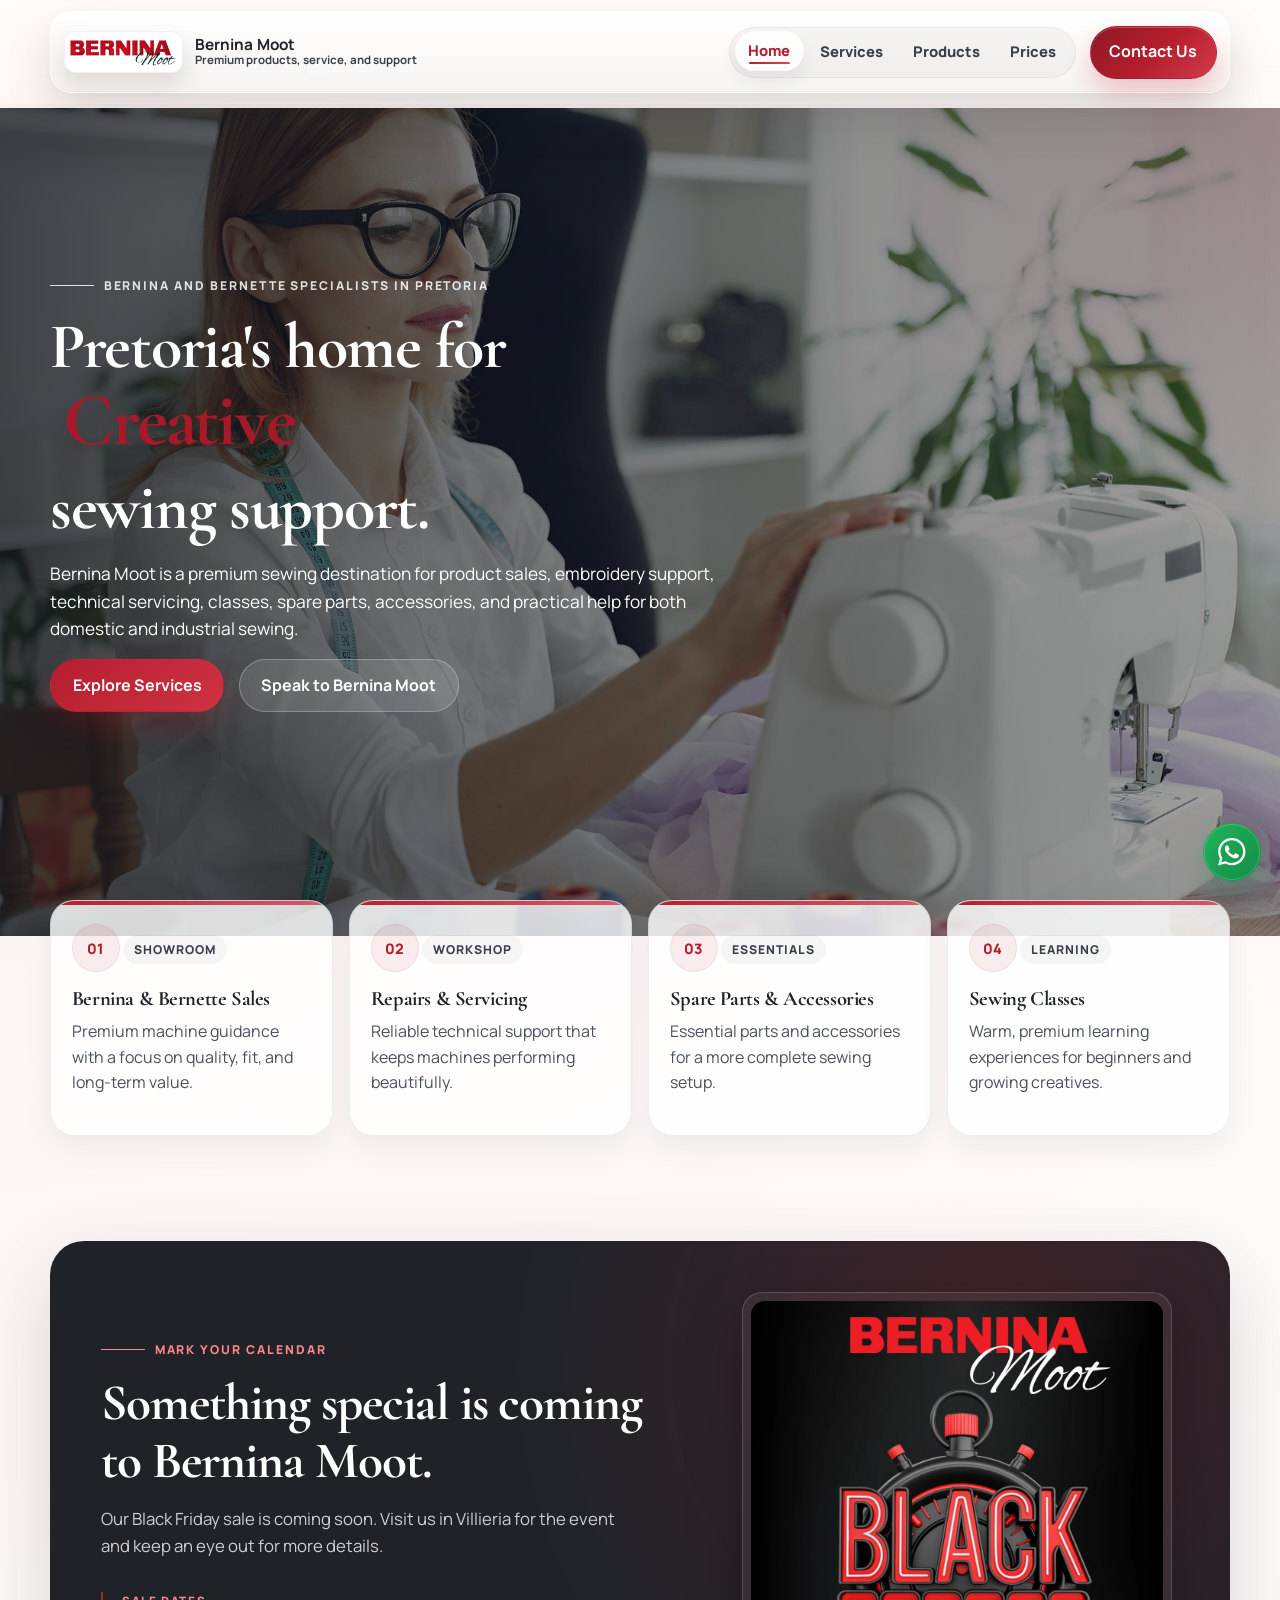
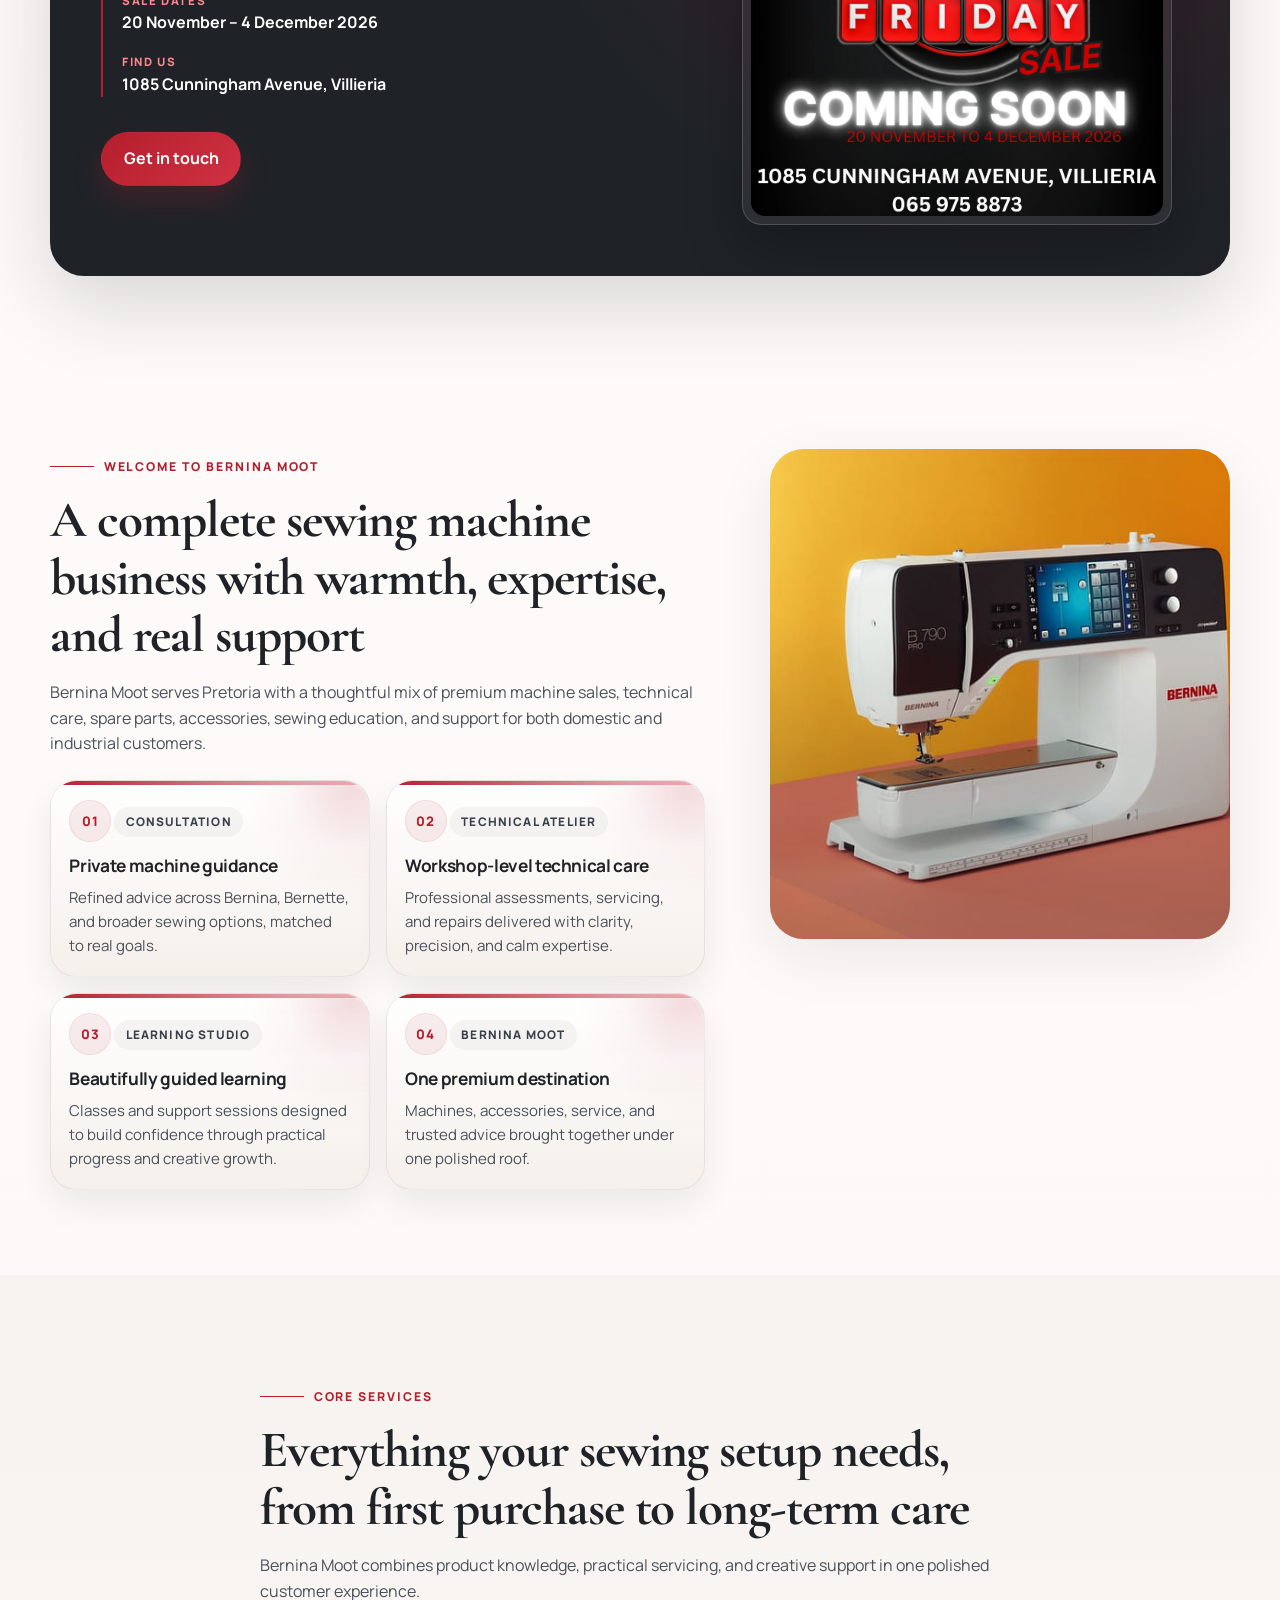
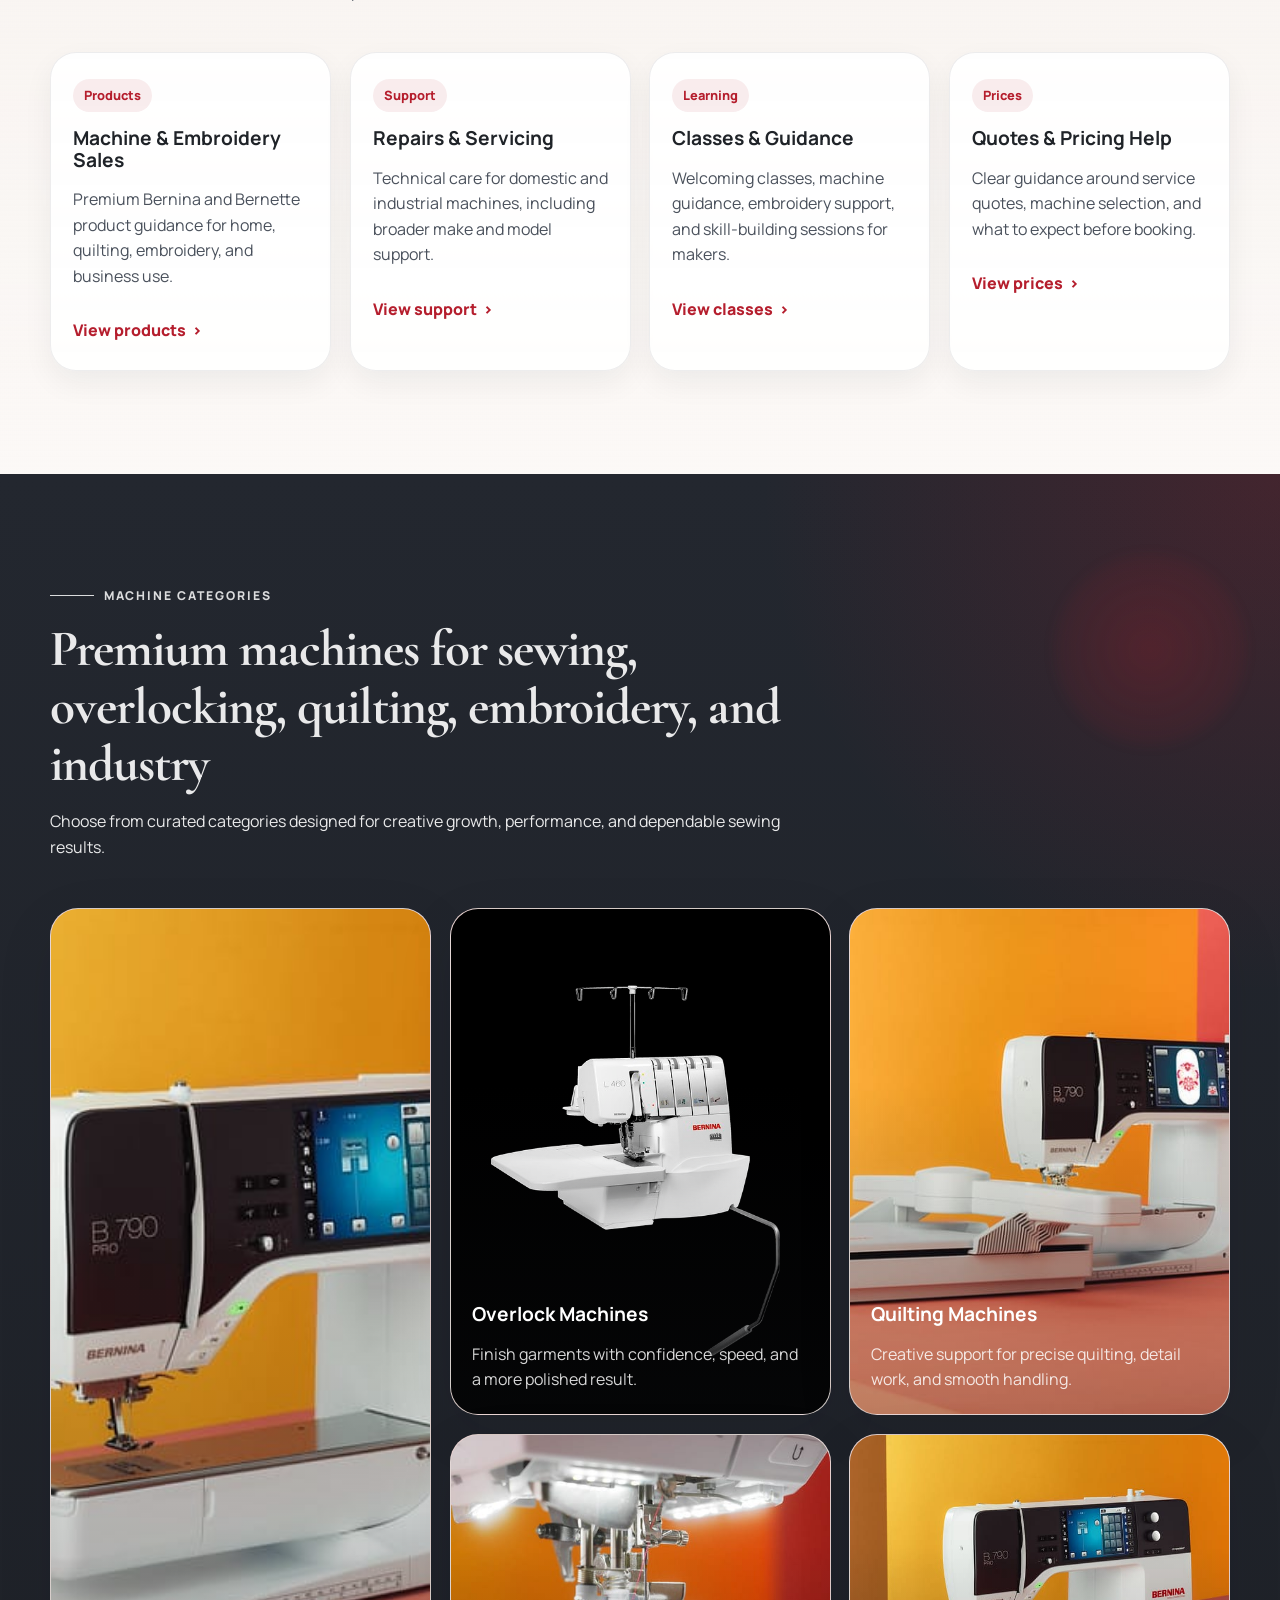
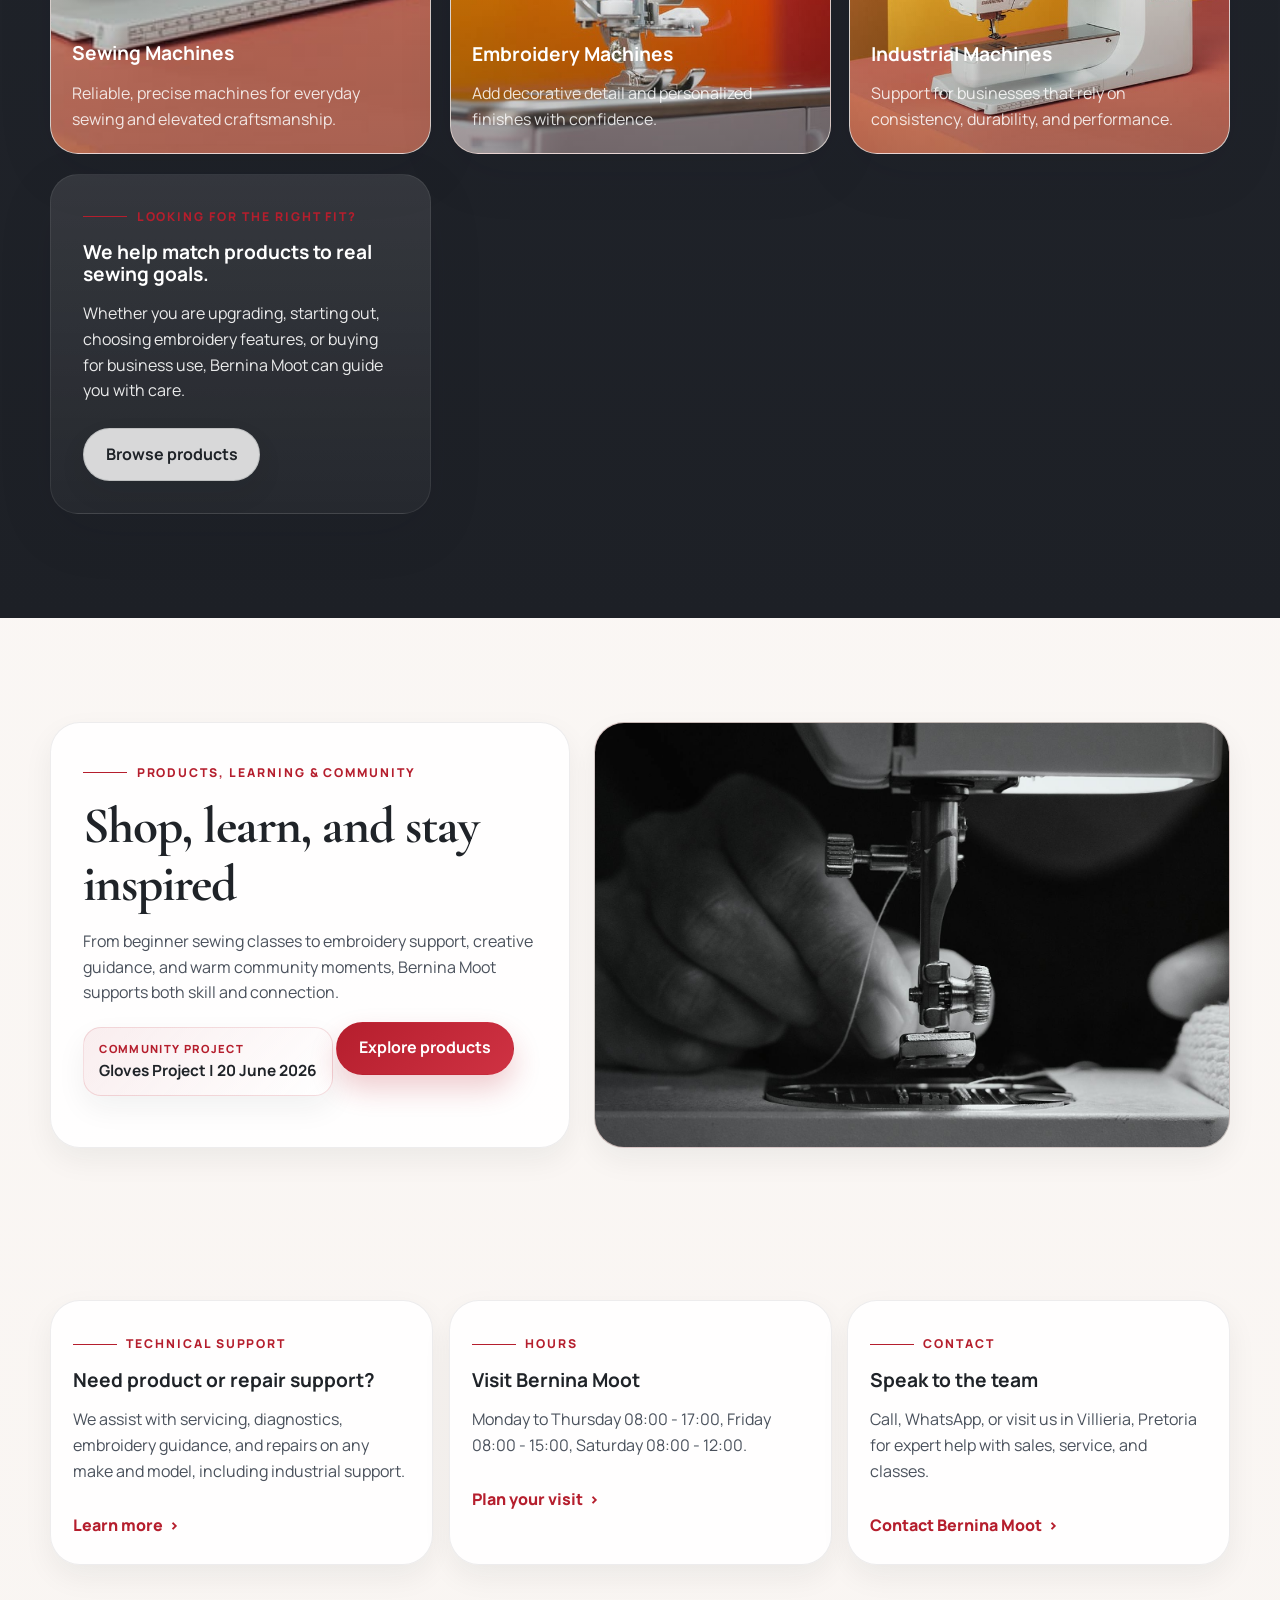
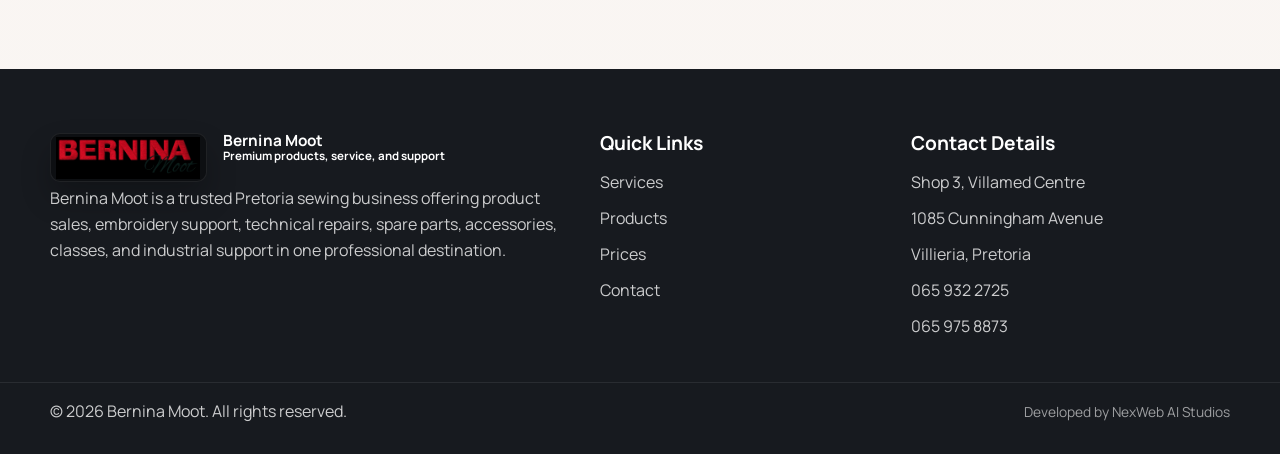
==== commit ba9b5ea1: "Add Black Friday promotion to homepage" ====
--- a/index.html
+++ b/index.html
@@ -299,6 +299,40 @@
                     </article>
                 </div>
             </section>
+            <!-- Black Friday 2026 promotion -->
+            <section class="black-friday" aria-labelledby="black-friday-title" data-reveal="section">
+                <div class="container black-friday__layout">
+                    <div class="black-friday__content" data-reveal="up">
+                        <p class="eyebrow black-friday__eyebrow">Mark your calendar</p>
+                        <h2 id="black-friday-title">Something special is coming to Bernina Moot.</h2>
+                        <p class="black-friday__intro">
+                            Our Black Friday sale is coming soon. Visit us in Villieria for the event and
+                            keep an eye out for more details.
+                        </p>
+                        <div class="black-friday__details">
+                            <div>
+                                <span>Sale dates</span>
+                                <strong>20 November – 4 December 2026</strong>
+                            </div>
+                            <div>
+                                <span>Find us</span>
+                                <strong>1085 Cunningham Avenue, Villieria</strong>
+                            </div>
+                        </div>
+                        <a class="button button--primary" href="contact.html">Get in touch</a>
+                    </div>
+                    <div class="black-friday__artwork" data-reveal="up">
+                        <img
+                            src="assets/images/specials/black-friday-2026.jpeg"
+                            alt="Bernina Moot Black Friday sale, coming 20 November to 4 December 2026 at 1085 Cunningham Avenue, Villieria. Call 065 975 8873."
+                            width="1080"
+                            height="1350"
+                            loading="lazy"
+                            decoding="async"
+                        >
+                    </div>
+                </div>
+            </section>
             <!-- About preview -->
             <section class="section section--about-preview" data-reveal="section">
                 <div class="container about__grid">
--- a/assets/css/style.css
+++ b/assets/css/style.css
@@ -789,6 +789,107 @@
     font-size: 1rem;
 }
 
+/* Seasonal campaign feature */
+.black-friday {
+    padding: 4.5rem 0 5.5rem;
+}
+
+.black-friday__layout {
+    display: grid;
+    grid-template-columns: minmax(0, 1fr) minmax(330px, 0.78fr);
+    align-items: center;
+    gap: clamp(2rem, 5vw, 5rem);
+    padding: clamp(1.5rem, 4vw, 4rem);
+    border-radius: var(--radius-lg);
+    background: radial-gradient(circle at 80% 20%, rgba(181, 30, 45, 0.22), transparent 45%), #1f2328;
+    box-shadow: 0 30px 80px rgba(24, 28, 34, 0.16);
+    overflow: hidden;
+}
+
+.black-friday__eyebrow {
+    color: #ff858e;
+}
+
+.black-friday__content h2 {
+    max-width: 600px;
+    color: var(--color-white);
+}
+
+.black-friday__intro {
+    max-width: 520px;
+    color: rgba(255, 255, 255, 0.78);
+    font-size: 1.05rem;
+}
+
+.black-friday__details {
+    display: grid;
+    gap: 1.1rem;
+    margin: 2rem 0 2.2rem;
+    padding-left: 1.2rem;
+    border-left: 2px solid var(--color-primary);
+}
+
+.black-friday__details span,
+.black-friday__details strong {
+    display: block;
+}
+
+.black-friday__details span {
+    color: #ff858e;
+    font-size: 0.72rem;
+    font-weight: 800;
+    letter-spacing: 0.14em;
+    text-transform: uppercase;
+}
+
+.black-friday__details strong {
+    color: var(--color-white);
+    font-size: 1rem;
+    font-weight: 700;
+}
+
+.black-friday__artwork {
+    width: min(100%, 430px);
+    justify-self: center;
+    padding: 0.5rem;
+    border: 1px solid rgba(255, 255, 255, 0.16);
+    border-radius: 20px;
+    background: rgba(255, 255, 255, 0.06);
+    box-shadow: 0 22px 55px rgba(0, 0, 0, 0.28);
+}
+
+.black-friday__artwork img {
+    height: auto;
+    aspect-ratio: 4 / 5;
+    object-fit: contain;
+    border-radius: 14px;
+}
+
+@media (max-width: 800px) {
+    .black-friday__layout {
+        grid-template-columns: 1fr;
+    }
+
+    .black-friday__artwork {
+        width: min(100%, 480px);
+    }
+}
+
+@media (max-width: 480px) {
+    .black-friday {
+        padding: 3rem 0 4rem;
+    }
+
+    .black-friday__layout {
+        padding: 1.5rem;
+        border-radius: 24px;
+    }
+
+    .black-friday__content h2 {
+        font-size: clamp(2.2rem, 10vw, 3rem);
+    }
+}
+
 .trust-strip {
     padding: 0 0 2rem;
 }
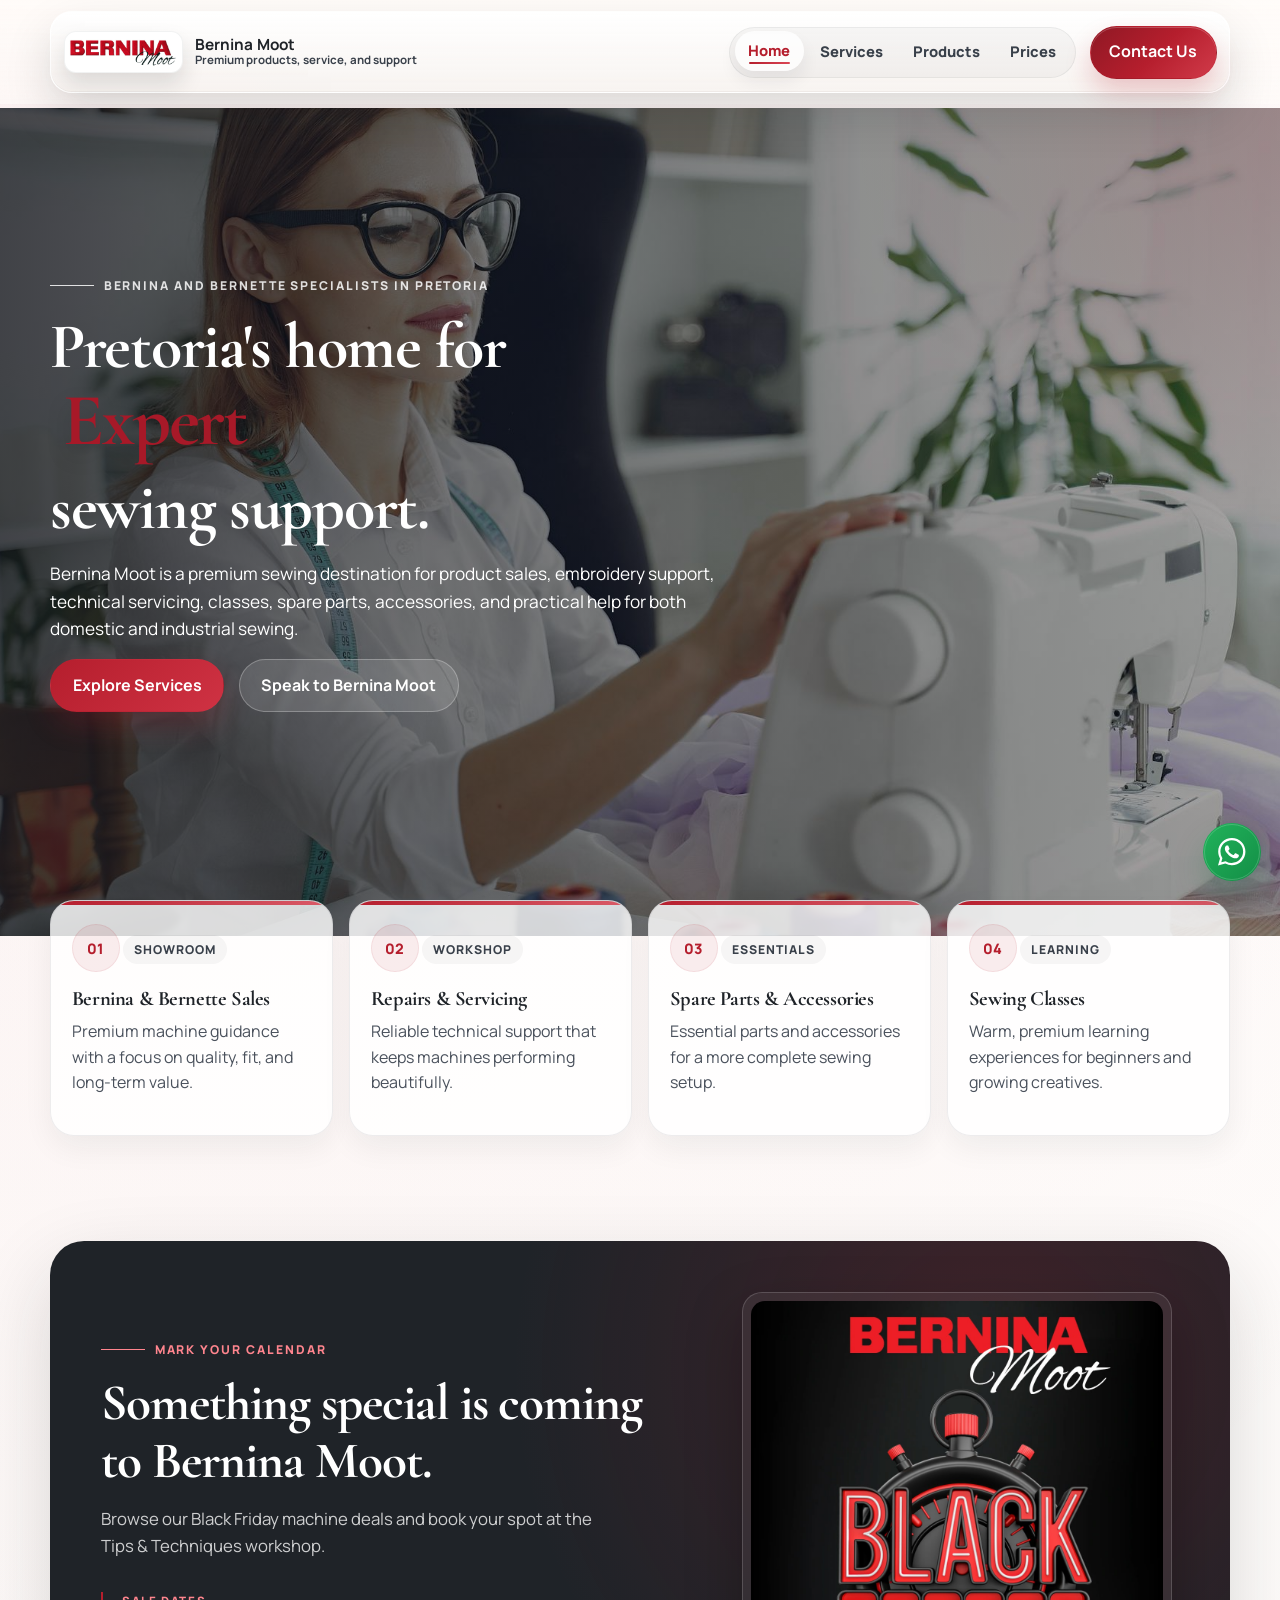
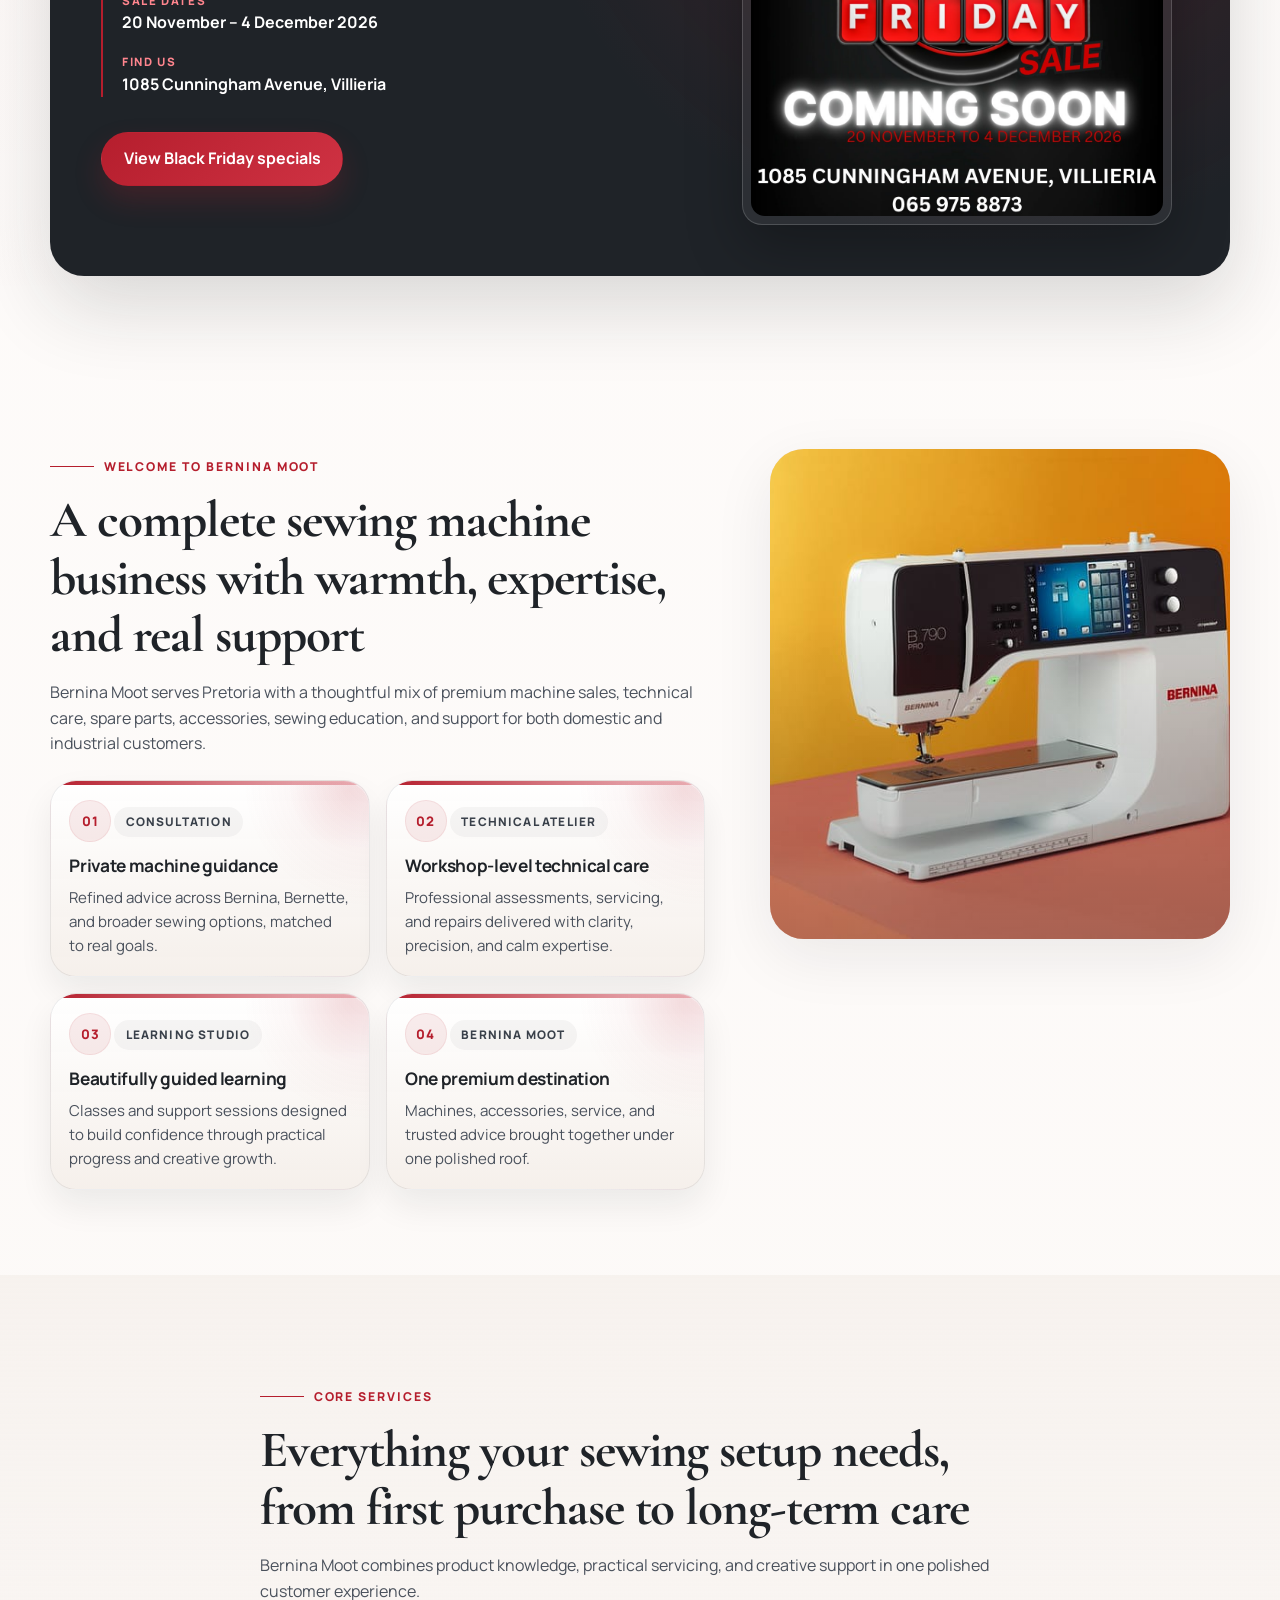
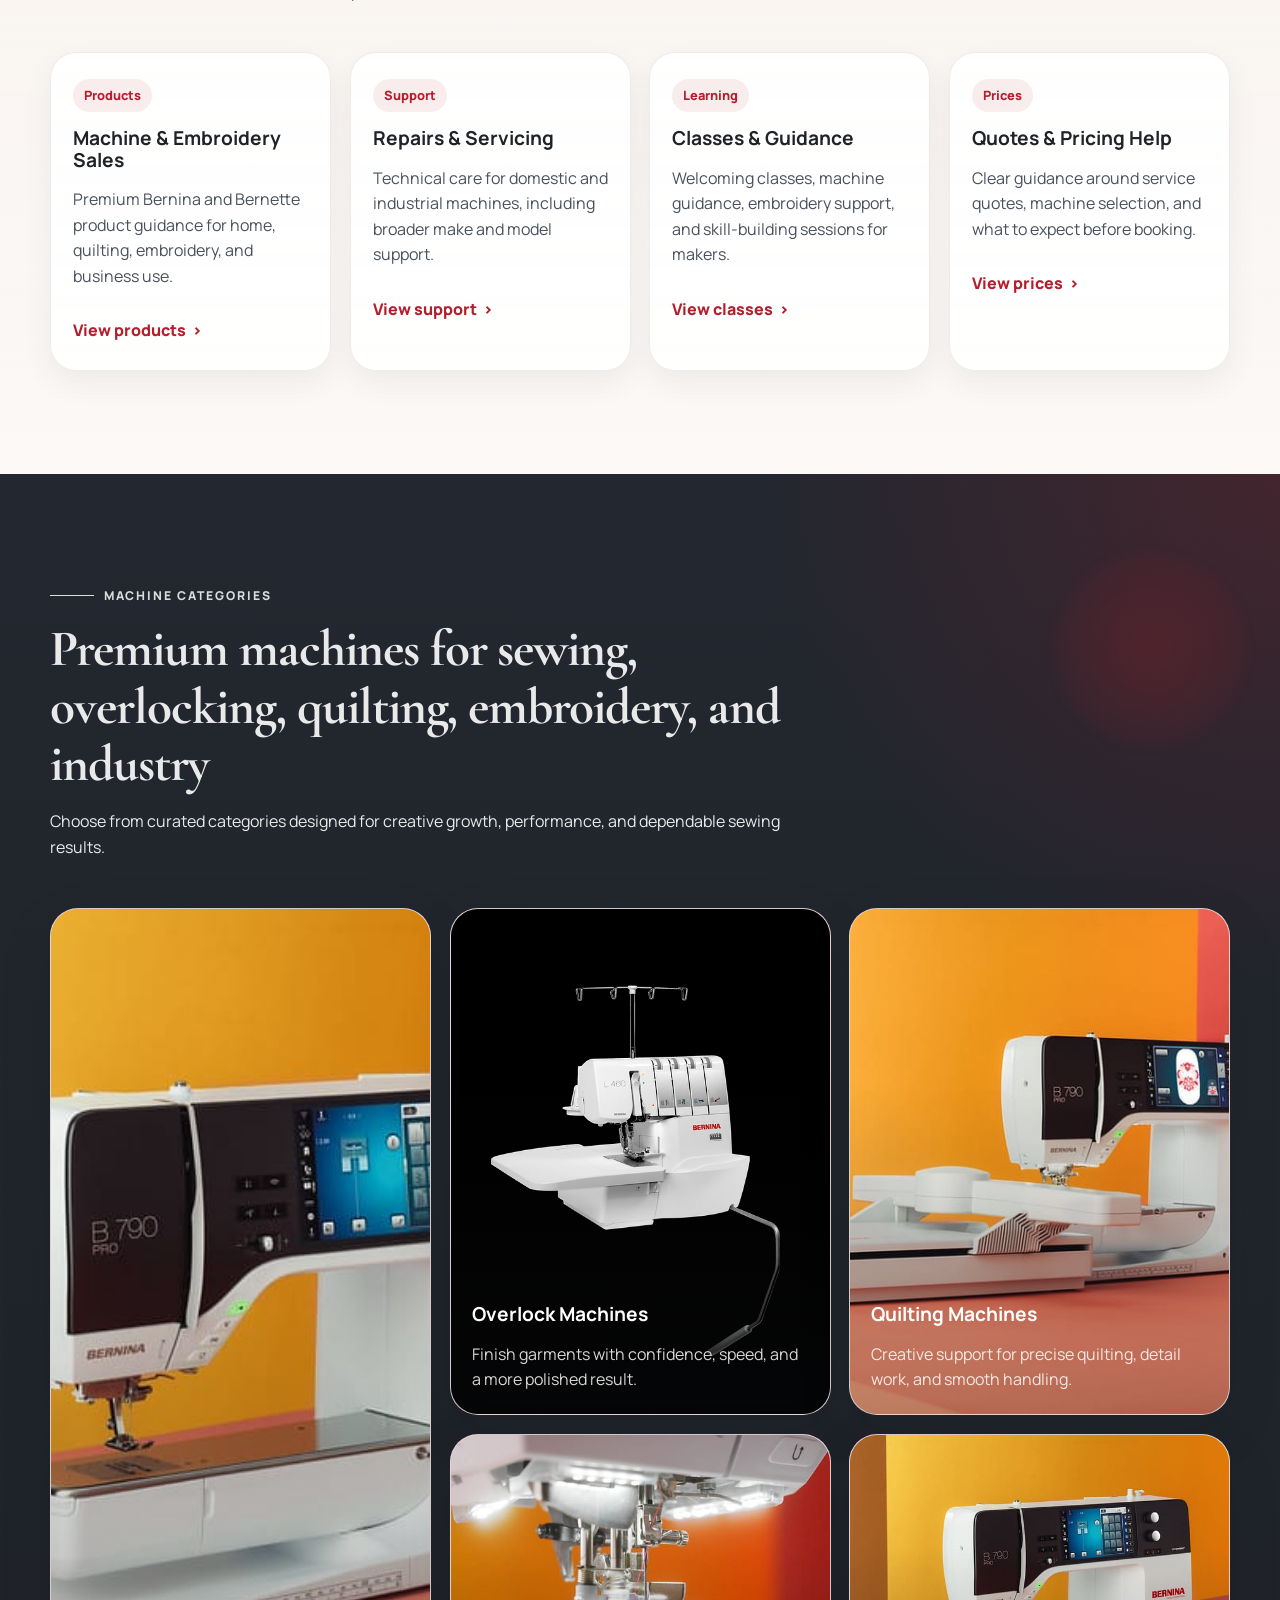
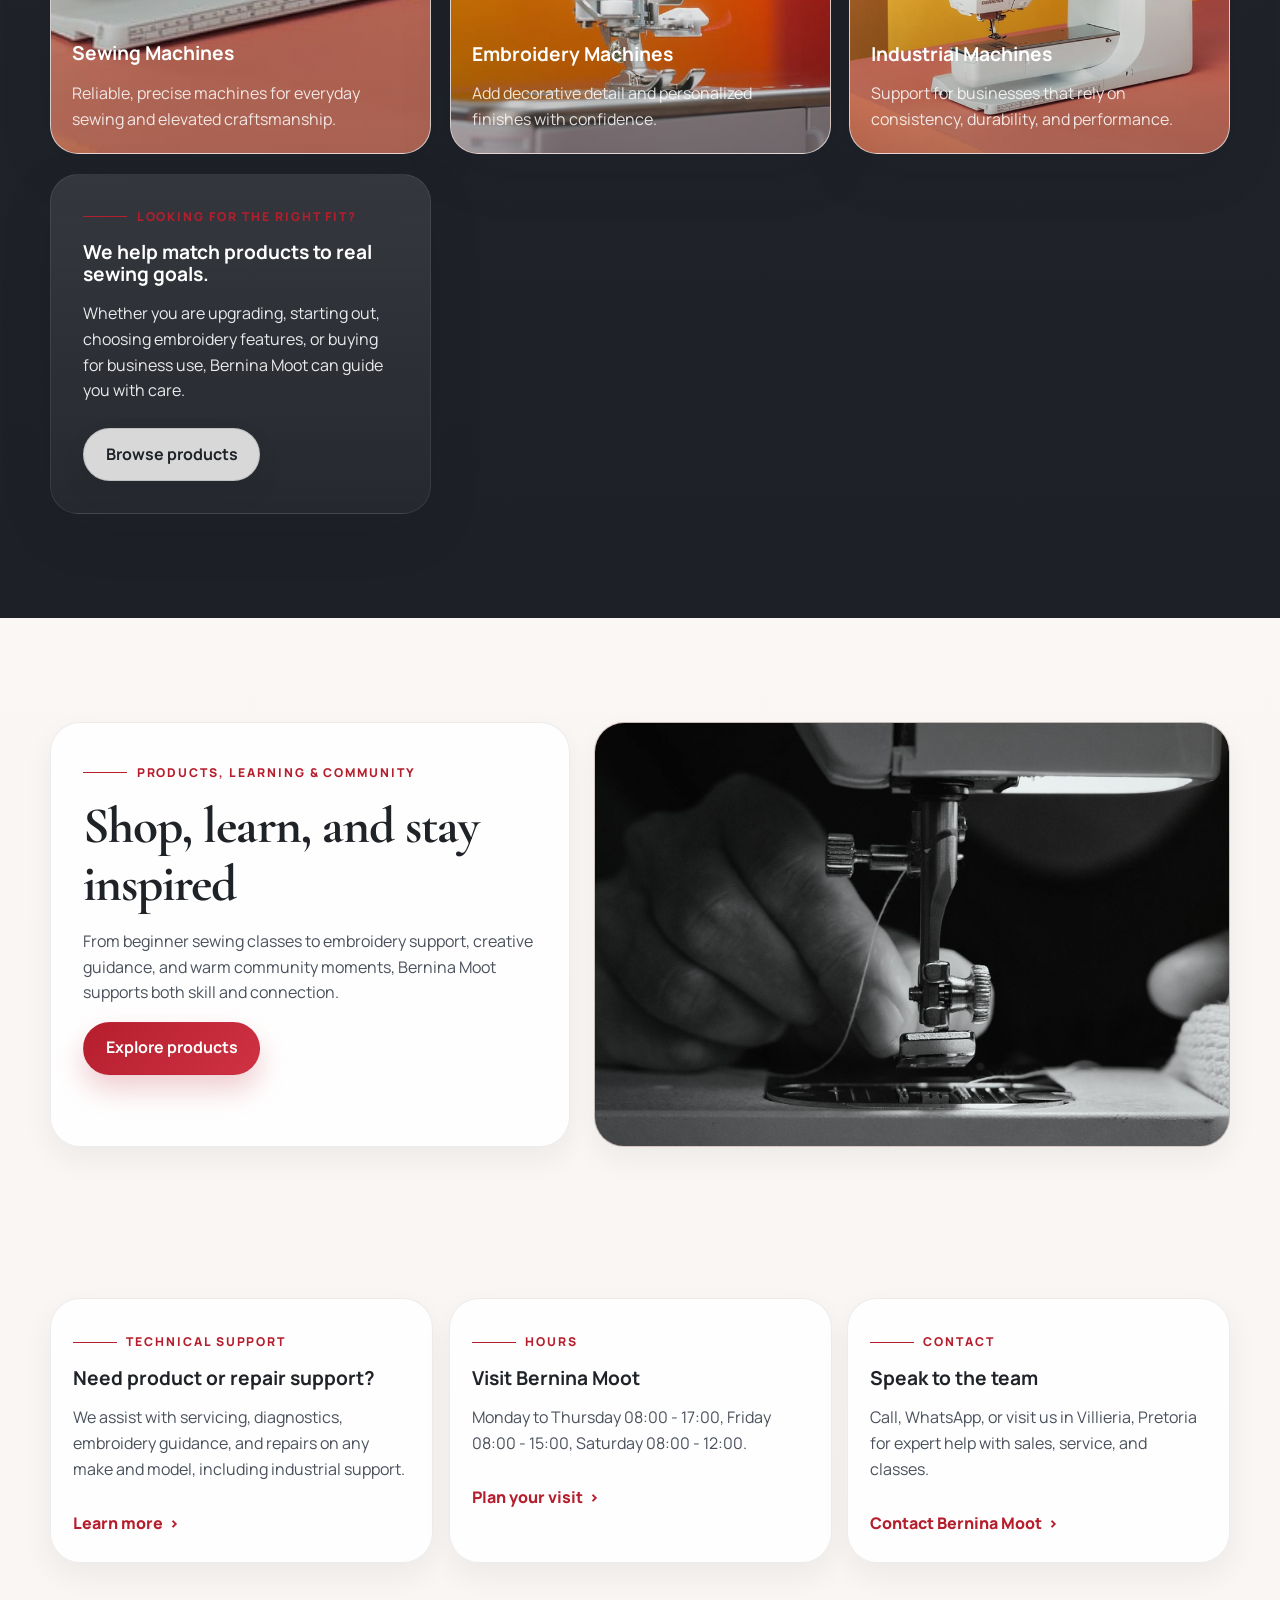
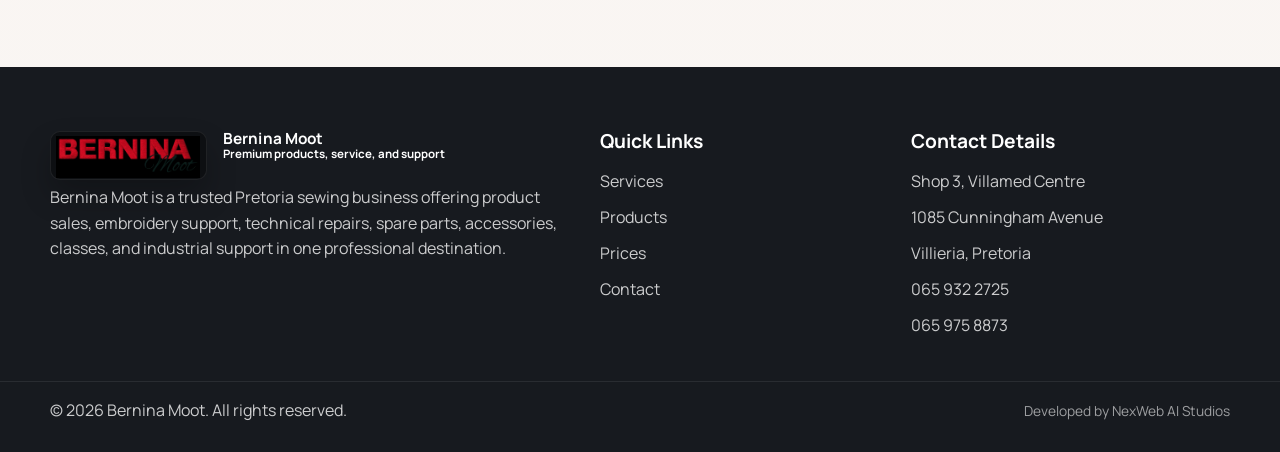
==== commit 0f098766: "Publish Black Friday flyers and update class listings" ====
--- a/index.html
+++ b/index.html
@@ -1,786 +1,777 @@
-<!DOCTYPE html>
-<html lang="en">
-    <head>
-        <meta charset="UTF-8">
-        <meta name="viewport" content="width=device-width, initial-scale=1.0">
-        <meta
-            name="description"
-            content="Bernina Moot offers premium sewing products, embroidery support, repairs, classes, spare parts, and sewing expertise in Pretoria."
-        >
-        <meta name="theme-color" content="#b51e2d">
-        <meta name="robots" content="index, follow">
-        <link rel="canonical" href="https://berninamoot.co.za/">
-        <meta property="og:type" content="website">
-        <meta property="og:site_name" content="Bernina Moot">
-        <meta property="og:title" content="Bernina Moot | Premium Sewing Machine Specialists in Pretoria">
-        <meta property="og:description" content="Bernina Moot offers premium sewing products, embroidery support, repairs, classes, spare parts, and sewing expertise in Pretoria.">
-        <meta property="og:url" content="https://berninamoot.co.za/">
-        <meta property="og:image" content="https://berninamoot.co.za/assets/images/light%20logo.jpeg">
-        <meta property="og:image:alt" content="Bernina Moot logo">
-        <meta property="og:image:width" content="1366">
-        <meta property="og:image:height" content="360">
-        <meta name="twitter:card" content="summary_large_image">
-        <meta name="twitter:title" content="Bernina Moot | Premium Sewing Machine Specialists in Pretoria">
-        <meta name="twitter:description" content="Bernina Moot offers premium sewing products, embroidery support, repairs, classes, spare parts, and sewing expertise in Pretoria.">
-        <meta name="twitter:image" content="https://berninamoot.co.za/assets/images/light%20logo.jpeg">
-        <meta name="twitter:image:alt" content="Bernina Moot logo">
-        <title>
-            Bernina Moot | Premium Sewing Machine Specialists in Pretoria
-        </title>
-        <link rel="icon" type="image/svg+xml" href="/favicon.svg">
-        <link rel="shortcut icon" href="/favicon.svg">
-        <link rel="apple-touch-icon" href="https://berninamoot.co.za/assets/images/light%20logo.jpeg">
-        <link rel="manifest" href="/site.webmanifest">
-        <link rel="preconnect" href="https://fonts.googleapis.com">
-        <link rel="preconnect" href="https://fonts.gstatic.com" crossorigin>
-        <link
-            href="https://fonts.googleapis.com/css2?family=Manrope:wght@400;500;600;700;800&family=Cormorant+Garamond:wght@600;700&display=swap"
-            rel="stylesheet"
-        >
-        <link rel="stylesheet" href="assets/css/style.css">
-        <script type="application/ld+json">
-            {
-                "@context": "https://schema.org",
-                "@type": "LocalBusiness",
-                "@id": "https://berninamoot.co.za/#business",
-                "name": "Bernina Moot",
-                "url": "https://berninamoot.co.za/",
-                "image": "https://berninamoot.co.za/assets/images/light%20logo.jpeg",
-                "logo": "https://berninamoot.co.za/favicon.svg",
-                "description": "Bernina Moot is a Pretoria sewing business offering sewing machine products, embroidery support, repairs, spare parts, accessories, classes, and practical machine guidance.",
-                "telephone": [
-                    "+27659322725",
-                    "+27659758873"
-                ],
-                "address": {
-                    "@type": "PostalAddress",
-                    "streetAddress": "Shop 3, Villamed Centre, 1085 Cunningham Avenue",
-                    "addressLocality": "Villieria",
-                    "addressRegion": "Pretoria",
-                    "addressCountry": "ZA"
-                },
-                "areaServed": {
-                    "@type": "City",
-                    "name": "Pretoria"
-                },
-                "hasOfferCatalog": {
-                    "@type": "OfferCatalog",
-                    "name": "Bernina Moot products and services",
-                    "itemListElement": [
-                        {
-                            "@type": "Offer",
-                            "itemOffered": {
-                                "@type": "Service",
-                                "name": "Sewing machine sales and product guidance"
-                            }
-                        },
-                        {
-                            "@type": "Offer",
-                            "itemOffered": {
-                                "@type": "Service",
-                                "name": "Machine repairs and servicing"
-                            }
-                        },
-                        {
-                            "@type": "Offer",
-                            "itemOffered": {
-                                "@type": "Service",
-                                "name": "Embroidery support, classes, parts, and accessories"
-                            }
-                        }
-                    ]
-                }
-            }
-        </script>
-    </head>
-    <body>
-        <!-- Floating action buttons -->
-        <a
-            class="floating-whatsapp"
-            href="https://wa.me/27659322725?text=Hello%20Bernina%20Moot%2C%20I%20would%20like%20to%20enquire%20about%20your%20machines%20%2F%20services."
-            target="_blank"
-            rel="noopener noreferrer"
-            aria-label="Chat with Bernina Moot on WhatsApp"
-        >
-            <span class="floating-whatsapp__tooltip">
-                Chat on WhatsApp
-            </span>
-            <span class="floating-whatsapp__icon" aria-hidden="true">
-                <svg viewBox="0 0 24 24" role="presentation">
-                    <path
-                        d="
-                            M20.52 3.48A11.86 11.86 0 0 0 12.04 0C5.5 0 .17 5.32.17 11.88
-                            c0 2.09.54 4.13 1.57 5.93L0 24l6.35-1.66a11.8 11.8 0 0 0 5.69 1.45h.01
-                            c6.55 0 11.88-5.33 11.88-11.89 0-3.17-1.24-6.15-3.41-8.42zm-8.48 18.3h-.01
-                            a9.86 9.86 0 0 1-5.03-1.38l-.36-.21-3.77.99 1-3.68-.24-.38a9.86 9.86 0 0 1-1.51-5.26
-                            c0-5.45 4.44-9.89 9.9-9.89 2.64 0 5.12 1.03 6.98 2.9a9.83 9.83 0 0 1 2.9 6.99
-                            c0 5.46-4.44 9.9-9.89 9.9zm5.43-7.41c-.3-.15-1.77-.87-2.04-.97-.27-.1-.47-.15-.67.15
-                            s-.77.97-.94 1.17c-.17.2-.35.22-.64.08-.3-.15-1.25-.46-2.39-1.47-.88-.78-1.48-1.74-1.65-2.03
-                            -.17-.3-.02-.46.13-.61.13-.13.3-.35.45-.52.15-.17.2-.3.3-.5.1-.2.05-.37-.02-.52
-                            -.08-.15-.67-1.61-.92-2.2-.24-.58-.48-.5-.67-.51h-.57c-.2 0-.52.08-.8.37
-                            s-1.05 1.03-1.05 2.5c0 1.47 1.08 2.89 1.23 3.09.15.2 2.12 3.23 5.13 4.53
-                            .72.31 1.28.5 1.72.63.72.23 1.38.2 1.9.12.58-.09 1.77-.72 2.02-1.42
-                            .25-.7.25-1.3.17-1.42-.08-.12-.27-.2-.57-.35z
-                        "
-                        fill="currentColor"
-                    >
-                    </path>
-                </svg>
-            </span>
-        </a>
-        <button class="back-to-top" type="button" aria-label="Back to top">
-            <span aria-hidden="true">
-                &uarr;
-            </span>
-        </button>
-        <!-- Shared site header -->
-        <header class="site-header" id="top">
-            <div class="container header__inner">
-                <a class="logo" href="index.html" aria-label="Bernina Moot home">
-                    <span class="logo__mark"><img src="assets/images/light%20logo.jpeg" alt="" aria-hidden="true"></span>
-                    <span class="logo__text">
-                        <strong>
-                            Bernina Moot
-                        </strong>
-                        <small>
-                            Premium products, service, and support
-                        </small>
-                    </span>
-                </a>
-                <nav class="main-nav" aria-label="Primary navigation">
-                    <button
-                        class="nav-toggle"
-                        type="button"
-                        aria-expanded="false"
-                        aria-controls="primary-menu"
-                        aria-label="Open navigation menu"
-                    >
-                        <span>
-                        </span>
-                        <span>
-                        </span>
-                        <span>
-                        </span>
-                    </button>
-                    <div class="nav-panel" id="primary-menu">
-                        <ul class="nav-links">
-                            <li>
-                                <a href="index.html" class="nav-link active">
-                                    Home
-                                </a>
-                            </li>
-                            <li>
-                                <a href="services.html" class="nav-link">
-                                    Services
-                                </a>
-                            </li>
-                            <li>
-                                <a href="products.html" class="nav-link">
-                                    Products
-                                </a>
-                            </li>
-                            <li>
-                                <a href="prices.html" class="nav-link">
-                                    Prices
-                                </a>
-                            </li>
-                        </ul>
-                        <a class="button button--primary header__cta" href="contact.html">
-                            Contact Us
-                        </a>
-                    </div>
-                </nav>
-            </div>
-        </header>
-        <main>
-            <!-- Home hero -->
-            <section
-                class="hero hero--background"
-                style="--hero-position: center 34%; --hero-position-mobile: center 26%;"
-            >
-                <div
-                    class="hero__background-image"
-                    style="background-image: url('assets/images/hero/hero-background.jpg');"
-                >
-                </div>
-                <div class="hero__background-overlay">
-                </div>
-                <div class="container hero__content-shell">
-                    <div class="hero__content hero__content--wide hero__content--raised" data-reveal="up">
-                        <p class="eyebrow eyebrow--light">
-                            Bernina and Bernette specialists in Pretoria
-                        </p>
-                        <h1>
-                            Pretoria's home for
-                            <span
-                                class="typed-word typed-word--headline"
-                                data-words="Expert,Creative,Confident,Premium"
-                            >
-                                Expert
-                            </span>
-                            <span class="hero__headline-break">
-                                sewing support.
-                            </span>
-                        </h1>
-                        <p class="hero__lead hero__lead--light">
-                            Bernina Moot is a premium sewing destination for product sales, embroidery
-                            support, technical servicing, classes, spare parts, accessories, and practical
-                            help for both domestic and industrial sewing.
-                        </p>
-                        <div class="hero__actions">
-                            <a class="button button--primary" href="services.html">
-                                Explore Services
-                            </a>
-                            <a class="button button--secondary button--soft-light" href="contact.html">
-                                Speak to Bernina Moot
-                            </a>
-                        </div>
-                    </div>
-                </div>
-            </section>
-            <!-- Quick trust highlights -->
-            <section class="trust-strip trust-strip--lifted" data-reveal="section">
-                <div class="container trust-strip__grid">
-                    <article class="trust-item" data-reveal="up">
-                        <span class="trust-item__icon">
-                            01
-                        </span>
-                        <span class="trust-item__label">
-                            Showroom
-                        </span>
-                        <h2>
-                            Bernina & Bernette Sales
-                        </h2>
-                        <p>
-                            Premium machine guidance with a focus on quality, fit, and long-term value.
-                        </p>
-                    </article>
-                    <article class="trust-item" data-reveal="up">
-                        <span class="trust-item__icon">
-                            02
-                        </span>
-                        <span class="trust-item__label">
-                            Workshop
-                        </span>
-                        <h2>
-                            Repairs & Servicing
-                        </h2>
-                        <p>
-                            Reliable technical support that keeps machines performing beautifully.
-                        </p>
-                    </article>
-                    <article class="trust-item" data-reveal="up">
-                        <span class="trust-item__icon">
-                            03
-                        </span>
-                        <span class="trust-item__label">
-                            Essentials
-                        </span>
-                        <h2>
-                            Spare Parts & Accessories
-                        </h2>
-                        <p>
-                            Essential parts and accessories for a more complete sewing setup.
-                        </p>
-                    </article>
-                    <article class="trust-item" data-reveal="up">
-                        <span class="trust-item__icon">
-                            04
-                        </span>
-                        <span class="trust-item__label">
-                            Learning
-                        </span>
-                        <h2>
-                            Sewing Classes
-                        </h2>
-                        <p>
-                            Warm, premium learning experiences for beginners and growing creatives.
-                        </p>
-                    </article>
-                </div>
-            </section>
-            <!-- Black Friday 2026 promotion -->
-            <section class="black-friday" aria-labelledby="black-friday-title" data-reveal="section">
-                <div class="container black-friday__layout">
-                    <div class="black-friday__content" data-reveal="up">
-                        <p class="eyebrow black-friday__eyebrow">Mark your calendar</p>
-                        <h2 id="black-friday-title">Something special is coming to Bernina Moot.</h2>
-                        <p class="black-friday__intro">
-                            Our Black Friday sale is coming soon. Visit us in Villieria for the event and
-                            keep an eye out for more details.
-                        </p>
-                        <div class="black-friday__details">
-                            <div>
-                                <span>Sale dates</span>
-                                <strong>20 November – 4 December 2026</strong>
-                            </div>
-                            <div>
-                                <span>Find us</span>
-                                <strong>1085 Cunningham Avenue, Villieria</strong>
-                            </div>
-                        </div>
-                        <a class="button button--primary" href="contact.html">Get in touch</a>
-                    </div>
-                    <div class="black-friday__artwork" data-reveal="up">
-                        <img
-                            src="assets/images/specials/black-friday-2026.jpeg"
-                            alt="Bernina Moot Black Friday sale, coming 20 November to 4 December 2026 at 1085 Cunningham Avenue, Villieria. Call 065 975 8873."
-                            width="1080"
-                            height="1350"
-                            loading="lazy"
-                            decoding="async"
-                        >
-                    </div>
-                </div>
-            </section>
-            <!-- About preview -->
-            <section class="section section--about-preview" data-reveal="section">
-                <div class="container about__grid">
-                    <div class="about__content" data-reveal="up">
-                        <p class="eyebrow">
-                            Welcome to Bernina Moot
-                        </p>
-                        <h2>
-                            A complete sewing machine business with warmth, expertise, and real support
-                        </h2>
-                        <p>
-                            Bernina Moot serves Pretoria with a thoughtful mix of premium machine sales,
-                            technical care, spare parts, accessories, sewing education, and support for both
-                            domestic and industrial customers.
-                        </p>
-                        <div class="about__highlights">
-                            <article class="mini-card">
-                                <span class="mini-card__index">
-                                    01
-                                </span>
-                                <span class="mini-card__label">
-                                    Consultation
-                                </span>
-                                <strong>
-                                    Private machine guidance
-                                </strong>
-                                <span>
-                                    Refined advice across Bernina, Bernette, and broader sewing options,
-                                    matched to real goals.
-                                </span>
-                            </article>
-                            <article class="mini-card">
-                                <span class="mini-card__index">
-                                    02
-                                </span>
-                                <span class="mini-card__label">
-                                    Technical Atelier
-                                </span>
-                                <strong>
-                                    Workshop-level technical care
-                                </strong>
-                                <span>
-                                    Professional assessments, servicing, and repairs delivered with clarity,
-                                    precision, and calm expertise.
-                                </span>
-                            </article>
-                            <article class="mini-card">
-                                <span class="mini-card__index">
-                                    03
-                                </span>
-                                <span class="mini-card__label">
-                                    Learning Studio
-                                </span>
-                                <strong>
-                                    Beautifully guided learning
-                                </strong>
-                                <span>
-                                    Classes and support sessions designed to build confidence through
-                                    practical progress and creative growth.
-                                </span>
-                            </article>
-                            <article class="mini-card">
-                                <span class="mini-card__index">
-                                    04
-                                </span>
-                                <span class="mini-card__label">
-                                    Bernina Moot
-                                </span>
-                                <strong>
-                                    One premium destination
-                                </strong>
-                                <span>
-                                    Machines, accessories, service, and trusted advice brought together under
-                                    one polished roof.
-                                </span>
-                            </article>
-                        </div>
-                    </div>
-                    <div class="about__visual" data-reveal="left">
-                        <div class="image-frame">
-                            <img
-                                class="image-frame__image image-frame__image--home-machine"
-                                src="assets/images/machine3.jpeg"
-                                alt="Bernina sewing machine displayed on a warm studio backdrop"
-                            >
-                        </div>
-                    </div>
-                </div>
-            </section>
-            <!-- Services preview -->
-            <section class="section services" data-reveal="section">
-                <div class="container section-heading" data-reveal="up">
-                    <p class="eyebrow">
-                        Core Services
-                    </p>
-                    <h2>
-                        Everything your sewing setup needs, from first purchase to long-term care
-                    </h2>
-                    <p>
-                        Bernina Moot combines product knowledge, practical servicing, and creative support in
-                        one polished customer experience.
-                    </p>
-                </div>
-                <div class="container services__grid services__grid--four">
-                    <article class="service-card" data-reveal="up">
-                        <span class="service-card__badge">
-                            Products
-                        </span>
-                        <h3>
-                            Machine & Embroidery Sales
-                        </h3>
-                        <p>
-                            Premium Bernina and Bernette product guidance for home, quilting, embroidery, and
-                            business use.
-                        </p>
-                        <a class="text-link" href="products.html">
-                            View products
-                        </a>
-                    </article>
-                    <article class="service-card" data-reveal="up">
-                        <span class="service-card__badge">
-                            Support
-                        </span>
-                        <h3>
-                            Repairs & Servicing
-                        </h3>
-                        <p>
-                            Technical care for domestic and industrial machines, including broader make and
-                            model support.
-                        </p>
-                        <a class="text-link" href="products.html">
-                            View support
-                        </a>
-                    </article>
-                    <article class="service-card" data-reveal="up">
-                        <span class="service-card__badge">
-                            Learning
-                        </span>
-                        <h3>
-                            Classes & Guidance
-                        </h3>
-                        <p>
-                            Welcoming classes, machine guidance, embroidery support, and skill-building
-                            sessions for makers.
-                        </p>
-                        <a class="text-link" href="products.html">
-                            View classes
-                        </a>
-                    </article>
-                    <article class="service-card" data-reveal="up">
-                        <span class="service-card__badge">
-                            Prices
-                        </span>
-                        <h3>
-                            Quotes & Pricing Help
-                        </h3>
-                        <p>
-                            Clear guidance around service quotes, machine selection, and what to expect before
-                            booking.
-                        </p>
-                        <a class="text-link" href="prices.html">
-                            View prices
-                        </a>
-                    </article>
-                </div>
-            </section>
-            <!-- Machine categories preview -->
-            <section class="section products" data-reveal="section">
-                <div class="container products__shell">
-                    <div class="section-heading section-heading--light" data-reveal="up">
-                        <p class="eyebrow">
-                            Machine Categories
-                        </p>
-                        <h2>
-                            Premium machines for sewing, overlocking, quilting, embroidery, and industry
-                        </h2>
-                        <p>
-                            Choose from curated categories designed for creative growth, performance, and
-                            dependable sewing results.
-                        </p>
-                    </div>
-                    <div class="products__grid">
-                        <article class="product-card product-card--tall" data-reveal="up">
-                            <img
-                                class="product-card__image product-card__image--machine"
-                                src="assets/images/machine3.jpeg"
-                                alt="Bernina sewing machine displayed on a warm studio backdrop"
-                            >
-                            <div class="product-card__content">
-                                <h3>
-                                    Sewing Machines
-                                </h3>
-                                <p>
-                                    Reliable, precise machines for everyday sewing and elevated craftsmanship.
-                                </p>
-                            </div>
-                        </article>
-                        <article class="product-card" data-reveal="up">
-                            <img
-                                class="product-card__image product-card__image--overlocker"
-                                src="assets/images/machine1.jpeg"
-                                alt="Bernina overlock machine displayed on a black background"
-                            >
-                            <div class="product-card__content">
-                                <h3>
-                                    Overlock Machines
-                                </h3>
-                                <p>
-                                    Finish garments with confidence, speed, and a more polished result.
-                                </p>
-                            </div>
-                        </article>
-                        <article class="product-card" data-reveal="up">
-                            <img
-                                class="product-card__image product-card__image--wide-machine"
-                                src="assets/images/machine2.jpeg"
-                                alt="Bernina machine with extended work table for quilting and larger sewing projects"
-                            >
-                            <div class="product-card__content">
-                                <h3>
-                                    Quilting Machines
-                                </h3>
-                                <p>
-                                    Creative support for precise quilting, detail work, and smooth handling.
-                                </p>
-                            </div>
-                        </article>
-                        <article class="product-card" data-reveal="up">
-                            <img
-                                class="product-card__image product-card__image--detail"
-                                src="assets/images/machine4.jpeg"
-                                alt="Close-up of a Bernina needle and presser foot for detailed stitching"
-                            >
-                            <div class="product-card__content">
-                                <h3>
-                                    Embroidery Machines
-                                </h3>
-                                <p>
-                                    Add decorative detail and personalized finishes with confidence.
-                                </p>
-                            </div>
-                        </article>
-                        <article class="product-card" data-reveal="up">
-                            <img
-                                class="product-card__image product-card__image--machine"
-                                src="assets/images/machine3.jpeg"
-                                alt="Bernina sewing machine suited to dependable professional sewing work"
-                            >
-                            <div class="product-card__content">
-                                <h3>
-                                    Industrial Machines
-                                </h3>
-                                <p>
-                                    Support for businesses that rely on consistency, durability, and
-                                    performance.
-                                </p>
-                            </div>
-                        </article>
-                        <article class="product-callout" data-reveal="left">
-                            <p class="eyebrow">
-                                Looking for the right fit?
-                            </p>
-                            <h3>
-                                We help match products to real sewing goals.
-                            </h3>
-                            <p>
-                                Whether you are upgrading, starting out, choosing embroidery features, or
-                                buying for business use, Bernina Moot can guide you with care.
-                            </p>
-                            <a class="button button--secondary" href="products.html">
-                                Browse products
-                            </a>
-                        </article>
-                    </div>
-                </div>
-            </section>
-            <!-- Learning callout -->
-            <section class="section" data-reveal="section">
-                <div class="container split-callout">
-                    <div class="split-callout__panel" data-reveal="up">
-                        <p class="eyebrow">
-                            Products, Learning & Community
-                        </p>
-                        <h2>
-                            Shop, learn, and stay inspired
-                        </h2>
-                        <p>
-                            From beginner sewing classes to embroidery support, creative guidance, and warm
-                            community moments, Bernina Moot supports both skill and connection.
-                        </p>
-                        <a class="project-hint" href="prices.html">
-                            <span>
-                                Community project
-                            </span>
-                            <strong>
-                                Gloves Project | 20 June 2026
-                            </strong>
-                        </a>
-                        <a class="button button--primary" href="products.html">
-                            Explore products
-                        </a>
-                    </div>
-                    <div class="split-callout__image" data-reveal="left">
-                        <img
-                            src="assets/images/gallery/class-2.jpg"
-                            alt="Sewing class with a teacher helping students learn practically"
-                        >
-                    </div>
-                </div>
-            </section>
-            <!-- Support and contact highlights -->
-            <section class="section section--tight" data-reveal="section">
-                <div class="container contact-preview">
-                    <article class="info-card" data-reveal="up">
-                        <p class="eyebrow">
-                            Technical Support
-                        </p>
-                        <h3>
-                            Need product or repair support?
-                        </h3>
-                        <p>
-                            We assist with servicing, diagnostics, embroidery guidance, and repairs on any
-                            make and model, including industrial support.
-                        </p>
-                        <a class="text-link" href="products.html">
-                            Learn more
-                        </a>
-                    </article>
-                    <article class="info-card" data-reveal="up">
-                        <p class="eyebrow">
-                            Hours
-                        </p>
-                        <h3>
-                            Visit Bernina Moot
-                        </h3>
-                        <p>
-                            Monday to Thursday 08:00 - 17:00, Friday 08:00 - 15:00, Saturday 08:00 - 12:00.
-                        </p>
-                        <a class="text-link" href="contact.html">
-                            Plan your visit
-                        </a>
-                    </article>
-                    <article class="info-card" data-reveal="up">
-                        <p class="eyebrow">
-                            Contact
-                        </p>
-                        <h3>
-                            Speak to the team
-                        </h3>
-                        <p>
-                            Call, WhatsApp, or visit us in Villieria, Pretoria for expert help with sales,
-                            service, and classes.
-                        </p>
-                        <a class="text-link" href="contact.html">
-                            Contact Bernina Moot
-                        </a>
-                    </article>
-                </div>
-            </section>
-        </main>
-        <!-- Shared site footer -->
-        <footer class="site-footer">
-            <div class="container footer__grid">
-                <div class="footer__brand">
-                    <a class="logo logo--footer" href="index.html" aria-label="Bernina Moot home">
-                        <span class="logo__mark"><img src="assets/images/dark%20logo.jpeg" alt="" aria-hidden="true"></span>
-                        <span class="logo__text">
-                            <strong>
-                                Bernina Moot
-                            </strong>
-                            <small>
-                                Premium products, service, and support
-                            </small>
-                        </span>
-                    </a>
-                    <p>
-                        Bernina Moot is a trusted Pretoria sewing business offering product sales, embroidery
-                        support, technical repairs, spare parts, accessories, classes, and industrial support
-                        in one professional destination.
-                    </p>
-                </div>
-                <div class="footer__links">
-                    <h3>
-                        Quick Links
-                    </h3>
-                    <ul>
-                        <li>
-                            <a href="services.html">
-                                Services
-                            </a>
-                        </li>
-                        <li>
-                            <a href="products.html">
-                                Products
-                            </a>
-                        </li>
-                        <li>
-                            <a href="prices.html">
-                                Prices
-                            </a>
-                        </li>
-                        <li>
-                            <a href="contact.html">
-                                Contact
-                            </a>
-                        </li>
-                    </ul>
-                </div>
-                <div class="footer__contact">
-                    <h3>
-                        Contact Details
-                    </h3>
-                    <p>
-                        Shop 3, Villamed Centre
-                    </p>
-                    <p>
-                        1085 Cunningham Avenue
-                    </p>
-                    <p>
-                        Villieria, Pretoria
-                    </p>
-                    <p>
-                        <a href="tel:+27659322725">
-                            065 932 2725
-                        </a>
-                    </p>
-                    <p>
-                        <a href="tel:+27659758873">
-                            065 975 8873
-                        </a>
-                    </p>
-                </div>
-            </div>
-            <div class="footer__bottom">
-                <div class="container">
-                    <p>
-                        &copy;
-                        <span id="currentYear">
-                        </span>
-                        Bernina Moot. All rights reserved.
-                    </p>
-                    <a class="footer__credit" href="https://nxwbstudios.co.za" target="_blank" rel="noopener">
-                        Developed by NexWeb AI Studios
-                    </a>
-                </div>
-            </div>
-        </footer>
-        <script src="assets/js/script.js">
-        </script>
-    </body>
-</html>
+<!DOCTYPE html>
+<html lang="en">
+    <head>
+        <meta charset="UTF-8">
+        <meta name="viewport" content="width=device-width, initial-scale=1.0">
+        <meta
+            name="description"
+            content="Bernina Moot offers premium sewing products, embroidery support, repairs, classes, spare parts, and sewing expertise in Pretoria."
+        >
+        <meta name="theme-color" content="#b51e2d">
+        <meta name="robots" content="index, follow">
+        <link rel="canonical" href="https://berninamoot.co.za/">
+        <meta property="og:type" content="website">
+        <meta property="og:site_name" content="Bernina Moot">
+        <meta property="og:title" content="Bernina Moot | Premium Sewing Machine Specialists in Pretoria">
+        <meta property="og:description" content="Bernina Moot offers premium sewing products, embroidery support, repairs, classes, spare parts, and sewing expertise in Pretoria.">
+        <meta property="og:url" content="https://berninamoot.co.za/">
+        <meta property="og:image" content="https://berninamoot.co.za/assets/images/light%20logo.jpeg">
+        <meta property="og:image:alt" content="Bernina Moot logo">
+        <meta property="og:image:width" content="1366">
+        <meta property="og:image:height" content="360">
+        <meta name="twitter:card" content="summary_large_image">
+        <meta name="twitter:title" content="Bernina Moot | Premium Sewing Machine Specialists in Pretoria">
+        <meta name="twitter:description" content="Bernina Moot offers premium sewing products, embroidery support, repairs, classes, spare parts, and sewing expertise in Pretoria.">
+        <meta name="twitter:image" content="https://berninamoot.co.za/assets/images/light%20logo.jpeg">
+        <meta name="twitter:image:alt" content="Bernina Moot logo">
+        <title>
+            Bernina Moot | Premium Sewing Machine Specialists in Pretoria
+        </title>
+        <link rel="icon" type="image/svg+xml" href="/favicon.svg">
+        <link rel="shortcut icon" href="/favicon.svg">
+        <link rel="apple-touch-icon" href="https://berninamoot.co.za/assets/images/light%20logo.jpeg">
+        <link rel="manifest" href="/site.webmanifest">
+        <link rel="preconnect" href="https://fonts.googleapis.com">
+        <link rel="preconnect" href="https://fonts.gstatic.com" crossorigin>
+        <link
+            href="https://fonts.googleapis.com/css2?family=Manrope:wght@400;500;600;700;800&family=Cormorant+Garamond:wght@600;700&display=swap"
+            rel="stylesheet"
+        >
+        <link rel="stylesheet" href="assets/css/style.css">
+        <script type="application/ld+json">
+            {
+                "@context": "https://schema.org",
+                "@type": "LocalBusiness",
+                "@id": "https://berninamoot.co.za/#business",
+                "name": "Bernina Moot",
+                "url": "https://berninamoot.co.za/",
+                "image": "https://berninamoot.co.za/assets/images/light%20logo.jpeg",
+                "logo": "https://berninamoot.co.za/favicon.svg",
+                "description": "Bernina Moot is a Pretoria sewing business offering sewing machine products, embroidery support, repairs, spare parts, accessories, classes, and practical machine guidance.",
+                "telephone": [
+                    "+27659322725",
+                    "+27659758873"
+                ],
+                "address": {
+                    "@type": "PostalAddress",
+                    "streetAddress": "Shop 3, Villamed Centre, 1085 Cunningham Avenue",
+                    "addressLocality": "Villieria",
+                    "addressRegion": "Pretoria",
+                    "addressCountry": "ZA"
+                },
+                "areaServed": {
+                    "@type": "City",
+                    "name": "Pretoria"
+                },
+                "hasOfferCatalog": {
+                    "@type": "OfferCatalog",
+                    "name": "Bernina Moot products and services",
+                    "itemListElement": [
+                        {
+                            "@type": "Offer",
+                            "itemOffered": {
+                                "@type": "Service",
+                                "name": "Sewing machine sales and product guidance"
+                            }
+                        },
+                        {
+                            "@type": "Offer",
+                            "itemOffered": {
+                                "@type": "Service",
+                                "name": "Machine repairs and servicing"
+                            }
+                        },
+                        {
+                            "@type": "Offer",
+                            "itemOffered": {
+                                "@type": "Service",
+                                "name": "Embroidery support, classes, parts, and accessories"
+                            }
+                        }
+                    ]
+                }
+            }
+        </script>
+    </head>
+    <body>
+        <!-- Floating action buttons -->
+        <a
+            class="floating-whatsapp"
+            href="https://wa.me/27659322725?text=Hello%20Bernina%20Moot%2C%20I%20would%20like%20to%20enquire%20about%20your%20machines%20%2F%20services."
+            target="_blank"
+            rel="noopener noreferrer"
+            aria-label="Chat with Bernina Moot on WhatsApp"
+        >
+            <span class="floating-whatsapp__tooltip">
+                Chat on WhatsApp
+            </span>
+            <span class="floating-whatsapp__icon" aria-hidden="true">
+                <svg viewBox="0 0 24 24" role="presentation">
+                    <path
+                        d="
+                            M20.52 3.48A11.86 11.86 0 0 0 12.04 0C5.5 0 .17 5.32.17 11.88
+                            c0 2.09.54 4.13 1.57 5.93L0 24l6.35-1.66a11.8 11.8 0 0 0 5.69 1.45h.01
+                            c6.55 0 11.88-5.33 11.88-11.89 0-3.17-1.24-6.15-3.41-8.42zm-8.48 18.3h-.01
+                            a9.86 9.86 0 0 1-5.03-1.38l-.36-.21-3.77.99 1-3.68-.24-.38a9.86 9.86 0 0 1-1.51-5.26
+                            c0-5.45 4.44-9.89 9.9-9.89 2.64 0 5.12 1.03 6.98 2.9a9.83 9.83 0 0 1 2.9 6.99
+                            c0 5.46-4.44 9.9-9.89 9.9zm5.43-7.41c-.3-.15-1.77-.87-2.04-.97-.27-.1-.47-.15-.67.15
+                            s-.77.97-.94 1.17c-.17.2-.35.22-.64.08-.3-.15-1.25-.46-2.39-1.47-.88-.78-1.48-1.74-1.65-2.03
+                            -.17-.3-.02-.46.13-.61.13-.13.3-.35.45-.52.15-.17.2-.3.3-.5.1-.2.05-.37-.02-.52
+                            -.08-.15-.67-1.61-.92-2.2-.24-.58-.48-.5-.67-.51h-.57c-.2 0-.52.08-.8.37
+                            s-1.05 1.03-1.05 2.5c0 1.47 1.08 2.89 1.23 3.09.15.2 2.12 3.23 5.13 4.53
+                            .72.31 1.28.5 1.72.63.72.23 1.38.2 1.9.12.58-.09 1.77-.72 2.02-1.42
+                            .25-.7.25-1.3.17-1.42-.08-.12-.27-.2-.57-.35z
+                        "
+                        fill="currentColor"
+                    >
+                    </path>
+                </svg>
+            </span>
+        </a>
+        <button class="back-to-top" type="button" aria-label="Back to top">
+            <span aria-hidden="true">
+                &uarr;
+            </span>
+        </button>
+        <!-- Shared site header -->
+        <header class="site-header" id="top">
+            <div class="container header__inner">
+                <a class="logo" href="index.html" aria-label="Bernina Moot home">
+                    <span class="logo__mark"><img src="assets/images/light%20logo.jpeg" alt="" aria-hidden="true"></span>
+                    <span class="logo__text">
+                        <strong>
+                            Bernina Moot
+                        </strong>
+                        <small>
+                            Premium products, service, and support
+                        </small>
+                    </span>
+                </a>
+                <nav class="main-nav" aria-label="Primary navigation">
+                    <button
+                        class="nav-toggle"
+                        type="button"
+                        aria-expanded="false"
+                        aria-controls="primary-menu"
+                        aria-label="Open navigation menu"
+                    >
+                        <span>
+                        </span>
+                        <span>
+                        </span>
+                        <span>
+                        </span>
+                    </button>
+                    <div class="nav-panel" id="primary-menu">
+                        <ul class="nav-links">
+                            <li>
+                                <a href="index.html" class="nav-link active">
+                                    Home
+                                </a>
+                            </li>
+                            <li>
+                                <a href="services.html" class="nav-link">
+                                    Services
+                                </a>
+                            </li>
+                            <li>
+                                <a href="products.html" class="nav-link">
+                                    Products
+                                </a>
+                            </li>
+                            <li>
+                                <a href="prices.html" class="nav-link">
+                                    Prices
+                                </a>
+                            </li>
+                        </ul>
+                        <a class="button button--primary header__cta" href="contact.html">
+                            Contact Us
+                        </a>
+                    </div>
+                </nav>
+            </div>
+        </header>
+        <main>
+            <!-- Home hero -->
+            <section
+                class="hero hero--background"
+                style="--hero-position: center 34%; --hero-position-mobile: center 26%;"
+            >
+                <div
+                    class="hero__background-image"
+                    style="background-image: url('assets/images/hero/hero-background.jpg');"
+                >
+                </div>
+                <div class="hero__background-overlay">
+                </div>
+                <div class="container hero__content-shell">
+                    <div class="hero__content hero__content--wide hero__content--raised" data-reveal="up">
+                        <p class="eyebrow eyebrow--light">
+                            Bernina and Bernette specialists in Pretoria
+                        </p>
+                        <h1>
+                            Pretoria's home for
+                            <span
+                                class="typed-word typed-word--headline"
+                                data-words="Expert,Creative,Confident,Premium"
+                            >
+                                Expert
+                            </span>
+                            <span class="hero__headline-break">
+                                sewing support.
+                            </span>
+                        </h1>
+                        <p class="hero__lead hero__lead--light">
+                            Bernina Moot is a premium sewing destination for product sales, embroidery
+                            support, technical servicing, classes, spare parts, accessories, and practical
+                            help for both domestic and industrial sewing.
+                        </p>
+                        <div class="hero__actions">
+                            <a class="button button--primary" href="services.html">
+                                Explore Services
+                            </a>
+                            <a class="button button--secondary button--soft-light" href="contact.html">
+                                Speak to Bernina Moot
+                            </a>
+                        </div>
+                    </div>
+                </div>
+            </section>
+            <!-- Quick trust highlights -->
+            <section class="trust-strip trust-strip--lifted" data-reveal="section">
+                <div class="container trust-strip__grid">
+                    <article class="trust-item" data-reveal="up">
+                        <span class="trust-item__icon">
+                            01
+                        </span>
+                        <span class="trust-item__label">
+                            Showroom
+                        </span>
+                        <h2>
+                            Bernina & Bernette Sales
+                        </h2>
+                        <p>
+                            Premium machine guidance with a focus on quality, fit, and long-term value.
+                        </p>
+                    </article>
+                    <article class="trust-item" data-reveal="up">
+                        <span class="trust-item__icon">
+                            02
+                        </span>
+                        <span class="trust-item__label">
+                            Workshop
+                        </span>
+                        <h2>
+                            Repairs & Servicing
+                        </h2>
+                        <p>
+                            Reliable technical support that keeps machines performing beautifully.
+                        </p>
+                    </article>
+                    <article class="trust-item" data-reveal="up">
+                        <span class="trust-item__icon">
+                            03
+                        </span>
+                        <span class="trust-item__label">
+                            Essentials
+                        </span>
+                        <h2>
+                            Spare Parts & Accessories
+                        </h2>
+                        <p>
+                            Essential parts and accessories for a more complete sewing setup.
+                        </p>
+                    </article>
+                    <article class="trust-item" data-reveal="up">
+                        <span class="trust-item__icon">
+                            04
+                        </span>
+                        <span class="trust-item__label">
+                            Learning
+                        </span>
+                        <h2>
+                            Sewing Classes
+                        </h2>
+                        <p>
+                            Warm, premium learning experiences for beginners and growing creatives.
+                        </p>
+                    </article>
+                </div>
+            </section>
+            <!-- Black Friday 2026 promotion -->
+            <section class="black-friday" aria-labelledby="black-friday-title" data-reveal="section">
+                <div class="container black-friday__layout">
+                    <div class="black-friday__content" data-reveal="up">
+                        <p class="eyebrow black-friday__eyebrow">Mark your calendar</p>
+                        <h2 id="black-friday-title">Something special is coming to Bernina Moot.</h2>
+                        <p class="black-friday__intro">
+                            Browse our Black Friday machine deals and book your spot at the Tips &amp; Techniques workshop.
+                        </p>
+                        <div class="black-friday__details">
+                            <div>
+                                <span>Sale dates</span>
+                                <strong>20 November – 4 December 2026</strong>
+                            </div>
+                            <div>
+                                <span>Find us</span>
+                                <strong>1085 Cunningham Avenue, Villieria</strong>
+                            </div>
+                        </div>
+                        <a class="button button--primary" href="specials.html">View Black Friday specials</a>
+                    </div>
+                    <div class="black-friday__artwork" data-reveal="up">
+                        <img
+                            src="assets/images/specials/black-friday-2026.jpeg"
+                            alt="Bernina Moot Black Friday sale, coming 20 November to 4 December 2026 at 1085 Cunningham Avenue, Villieria. Call 065 975 8873."
+                            width="1080"
+                            height="1350"
+                            loading="lazy"
+                            decoding="async"
+                        >
+                    </div>
+                </div>
+            </section>
+            <!-- About preview -->
+            <section class="section section--about-preview" data-reveal="section">
+                <div class="container about__grid">
+                    <div class="about__content" data-reveal="up">
+                        <p class="eyebrow">
+                            Welcome to Bernina Moot
+                        </p>
+                        <h2>
+                            A complete sewing machine business with warmth, expertise, and real support
+                        </h2>
+                        <p>
+                            Bernina Moot serves Pretoria with a thoughtful mix of premium machine sales,
+                            technical care, spare parts, accessories, sewing education, and support for both
+                            domestic and industrial customers.
+                        </p>
+                        <div class="about__highlights">
+                            <article class="mini-card">
+                                <span class="mini-card__index">
+                                    01
+                                </span>
+                                <span class="mini-card__label">
+                                    Consultation
+                                </span>
+                                <strong>
+                                    Private machine guidance
+                                </strong>
+                                <span>
+                                    Refined advice across Bernina, Bernette, and broader sewing options,
+                                    matched to real goals.
+                                </span>
+                            </article>
+                            <article class="mini-card">
+                                <span class="mini-card__index">
+                                    02
+                                </span>
+                                <span class="mini-card__label">
+                                    Technical Atelier
+                                </span>
+                                <strong>
+                                    Workshop-level technical care
+                                </strong>
+                                <span>
+                                    Professional assessments, servicing, and repairs delivered with clarity,
+                                    precision, and calm expertise.
+                                </span>
+                            </article>
+                            <article class="mini-card">
+                                <span class="mini-card__index">
+                                    03
+                                </span>
+                                <span class="mini-card__label">
+                                    Learning Studio
+                                </span>
+                                <strong>
+                                    Beautifully guided learning
+                                </strong>
+                                <span>
+                                    Classes and support sessions designed to build confidence through
+                                    practical progress and creative growth.
+                                </span>
+                            </article>
+                            <article class="mini-card">
+                                <span class="mini-card__index">
+                                    04
+                                </span>
+                                <span class="mini-card__label">
+                                    Bernina Moot
+                                </span>
+                                <strong>
+                                    One premium destination
+                                </strong>
+                                <span>
+                                    Machines, accessories, service, and trusted advice brought together under
+                                    one polished roof.
+                                </span>
+                            </article>
+                        </div>
+                    </div>
+                    <div class="about__visual" data-reveal="left">
+                        <div class="image-frame">
+                            <img
+                                class="image-frame__image image-frame__image--home-machine"
+                                src="assets/images/machine3.jpeg"
+                                alt="Bernina sewing machine displayed on a warm studio backdrop"
+                            >
+                        </div>
+                    </div>
+                </div>
+            </section>
+            <!-- Services preview -->
+            <section class="section services" data-reveal="section">
+                <div class="container section-heading" data-reveal="up">
+                    <p class="eyebrow">
+                        Core Services
+                    </p>
+                    <h2>
+                        Everything your sewing setup needs, from first purchase to long-term care
+                    </h2>
+                    <p>
+                        Bernina Moot combines product knowledge, practical servicing, and creative support in
+                        one polished customer experience.
+                    </p>
+                </div>
+                <div class="container services__grid services__grid--four">
+                    <article class="service-card" data-reveal="up">
+                        <span class="service-card__badge">
+                            Products
+                        </span>
+                        <h3>
+                            Machine & Embroidery Sales
+                        </h3>
+                        <p>
+                            Premium Bernina and Bernette product guidance for home, quilting, embroidery, and
+                            business use.
+                        </p>
+                        <a class="text-link" href="products.html">
+                            View products
+                        </a>
+                    </article>
+                    <article class="service-card" data-reveal="up">
+                        <span class="service-card__badge">
+                            Support
+                        </span>
+                        <h3>
+                            Repairs & Servicing
+                        </h3>
+                        <p>
+                            Technical care for domestic and industrial machines, including broader make and
+                            model support.
+                        </p>
+                        <a class="text-link" href="products.html">
+                            View support
+                        </a>
+                    </article>
+                    <article class="service-card" data-reveal="up">
+                        <span class="service-card__badge">
+                            Learning
+                        </span>
+                        <h3>
+                            Classes & Guidance
+                        </h3>
+                        <p>
+                            Welcoming classes, machine guidance, embroidery support, and skill-building
+                            sessions for makers.
+                        </p>
+                        <a class="text-link" href="products.html">
+                            View classes
+                        </a>
+                    </article>
+                    <article class="service-card" data-reveal="up">
+                        <span class="service-card__badge">
+                            Prices
+                        </span>
+                        <h3>
+                            Quotes & Pricing Help
+                        </h3>
+                        <p>
+                            Clear guidance around service quotes, machine selection, and what to expect before
+                            booking.
+                        </p>
+                        <a class="text-link" href="prices.html">
+                            View prices
+                        </a>
+                    </article>
+                </div>
+            </section>
+            <!-- Machine categories preview -->
+            <section class="section products" data-reveal="section">
+                <div class="container products__shell">
+                    <div class="section-heading section-heading--light" data-reveal="up">
+                        <p class="eyebrow">
+                            Machine Categories
+                        </p>
+                        <h2>
+                            Premium machines for sewing, overlocking, quilting, embroidery, and industry
+                        </h2>
+                        <p>
+                            Choose from curated categories designed for creative growth, performance, and
+                            dependable sewing results.
+                        </p>
+                    </div>
+                    <div class="products__grid">
+                        <article class="product-card product-card--tall" data-reveal="up">
+                            <img
+                                class="product-card__image product-card__image--machine"
+                                src="assets/images/machine3.jpeg"
+                                alt="Bernina sewing machine displayed on a warm studio backdrop"
+                            >
+                            <div class="product-card__content">
+                                <h3>
+                                    Sewing Machines
+                                </h3>
+                                <p>
+                                    Reliable, precise machines for everyday sewing and elevated craftsmanship.
+                                </p>
+                            </div>
+                        </article>
+                        <article class="product-card" data-reveal="up">
+                            <img
+                                class="product-card__image product-card__image--overlocker"
+                                src="assets/images/machine1.jpeg"
+                                alt="Bernina overlock machine displayed on a black background"
+                            >
+                            <div class="product-card__content">
+                                <h3>
+                                    Overlock Machines
+                                </h3>
+                                <p>
+                                    Finish garments with confidence, speed, and a more polished result.
+                                </p>
+                            </div>
+                        </article>
+                        <article class="product-card" data-reveal="up">
+                            <img
+                                class="product-card__image product-card__image--wide-machine"
+                                src="assets/images/machine2.jpeg"
+                                alt="Bernina machine with extended work table for quilting and larger sewing projects"
+                            >
+                            <div class="product-card__content">
+                                <h3>
+                                    Quilting Machines
+                                </h3>
+                                <p>
+                                    Creative support for precise quilting, detail work, and smooth handling.
+                                </p>
+                            </div>
+                        </article>
+                        <article class="product-card" data-reveal="up">
+                            <img
+                                class="product-card__image product-card__image--detail"
+                                src="assets/images/machine4.jpeg"
+                                alt="Close-up of a Bernina needle and presser foot for detailed stitching"
+                            >
+                            <div class="product-card__content">
+                                <h3>
+                                    Embroidery Machines
+                                </h3>
+                                <p>
+                                    Add decorative detail and personalized finishes with confidence.
+                                </p>
+                            </div>
+                        </article>
+                        <article class="product-card" data-reveal="up">
+                            <img
+                                class="product-card__image product-card__image--machine"
+                                src="assets/images/machine3.jpeg"
+                                alt="Bernina sewing machine suited to dependable professional sewing work"
+                            >
+                            <div class="product-card__content">
+                                <h3>
+                                    Industrial Machines
+                                </h3>
+                                <p>
+                                    Support for businesses that rely on consistency, durability, and
+                                    performance.
+                                </p>
+                            </div>
+                        </article>
+                        <article class="product-callout" data-reveal="left">
+                            <p class="eyebrow">
+                                Looking for the right fit?
+                            </p>
+                            <h3>
+                                We help match products to real sewing goals.
+                            </h3>
+                            <p>
+                                Whether you are upgrading, starting out, choosing embroidery features, or
+                                buying for business use, Bernina Moot can guide you with care.
+                            </p>
+                            <a class="button button--secondary" href="products.html">
+                                Browse products
+                            </a>
+                        </article>
+                    </div>
+                </div>
+            </section>
+            <!-- Learning callout -->
+            <section class="section" data-reveal="section">
+                <div class="container split-callout">
+                    <div class="split-callout__panel" data-reveal="up">
+                        <p class="eyebrow">
+                            Products, Learning & Community
+                        </p>
+                        <h2>
+                            Shop, learn, and stay inspired
+                        </h2>
+                        <p>
+                            From beginner sewing classes to embroidery support, creative guidance, and warm
+                            community moments, Bernina Moot supports both skill and connection.
+                        </p>
+                        <a class="button button--primary" href="products.html">
+                            Explore products
+                        </a>
+                    </div>
+                    <div class="split-callout__image" data-reveal="left">
+                        <img
+                            src="assets/images/gallery/class-2.jpg"
+                            alt="Sewing class with a teacher helping students learn practically"
+                        >
+                    </div>
+                </div>
+            </section>
+            <!-- Support and contact highlights -->
+            <section class="section section--tight" data-reveal="section">
+                <div class="container contact-preview">
+                    <article class="info-card" data-reveal="up">
+                        <p class="eyebrow">
+                            Technical Support
+                        </p>
+                        <h3>
+                            Need product or repair support?
+                        </h3>
+                        <p>
+                            We assist with servicing, diagnostics, embroidery guidance, and repairs on any
+                            make and model, including industrial support.
+                        </p>
+                        <a class="text-link" href="products.html">
+                            Learn more
+                        </a>
+                    </article>
+                    <article class="info-card" data-reveal="up">
+                        <p class="eyebrow">
+                            Hours
+                        </p>
+                        <h3>
+                            Visit Bernina Moot
+                        </h3>
+                        <p>
+                            Monday to Thursday 08:00 - 17:00, Friday 08:00 - 15:00, Saturday 08:00 - 12:00.
+                        </p>
+                        <a class="text-link" href="contact.html">
+                            Plan your visit
+                        </a>
+                    </article>
+                    <article class="info-card" data-reveal="up">
+                        <p class="eyebrow">
+                            Contact
+                        </p>
+                        <h3>
+                            Speak to the team
+                        </h3>
+                        <p>
+                            Call, WhatsApp, or visit us in Villieria, Pretoria for expert help with sales,
+                            service, and classes.
+                        </p>
+                        <a class="text-link" href="contact.html">
+                            Contact Bernina Moot
+                        </a>
+                    </article>
+                </div>
+            </section>
+        </main>
+        <!-- Shared site footer -->
+        <footer class="site-footer">
+            <div class="container footer__grid">
+                <div class="footer__brand">
+                    <a class="logo logo--footer" href="index.html" aria-label="Bernina Moot home">
+                        <span class="logo__mark"><img src="assets/images/dark%20logo.jpeg" alt="" aria-hidden="true"></span>
+                        <span class="logo__text">
+                            <strong>
+                                Bernina Moot
+                            </strong>
+                            <small>
+                                Premium products, service, and support
+                            </small>
+                        </span>
+                    </a>
+                    <p>
+                        Bernina Moot is a trusted Pretoria sewing business offering product sales, embroidery
+                        support, technical repairs, spare parts, accessories, classes, and industrial support
+                        in one professional destination.
+                    </p>
+                </div>
+                <div class="footer__links">
+                    <h3>
+                        Quick Links
+                    </h3>
+                    <ul>
+                        <li>
+                            <a href="services.html">
+                                Services
+                            </a>
+                        </li>
+                        <li>
+                            <a href="products.html">
+                                Products
+                            </a>
+                        </li>
+                        <li>
+                            <a href="prices.html">
+                                Prices
+                            </a>
+                        </li>
+                        <li>
+                            <a href="contact.html">
+                                Contact
+                            </a>
+                        </li>
+                    </ul>
+                </div>
+                <div class="footer__contact">
+                    <h3>
+                        Contact Details
+                    </h3>
+                    <p>
+                        Shop 3, Villamed Centre
+                    </p>
+                    <p>
+                        1085 Cunningham Avenue
+                    </p>
+                    <p>
+                        Villieria, Pretoria
+                    </p>
+                    <p>
+                        <a href="tel:+27659322725">
+                            065 932 2725
+                        </a>
+                    </p>
+                    <p>
+                        <a href="tel:+27659758873">
+                            065 975 8873
+                        </a>
+                    </p>
+                </div>
+            </div>
+            <div class="footer__bottom">
+                <div class="container">
+                    <p>
+                        &copy;
+                        <span id="currentYear">
+                        </span>
+                        Bernina Moot. All rights reserved.
+                    </p>
+                    <a class="footer__credit" href="https://nxwbstudios.co.za" target="_blank" rel="noopener">
+                        Developed by NexWeb AI Studios
+                    </a>
+                </div>
+            </div>
+        </footer>
+        <script src="assets/js/script.js">
+        </script>
+    </body>
+</html>
--- a/assets/css/style.css
+++ b/assets/css/style.css
@@ -1,4380 +1,4412 @@
-/*
-============================================================
-Bernina Moot Premium Website Stylesheet
-============================================================
-This file contains the full visual system for the single-page
-website, including responsive layout, premium surface styling,
-motion, navigation states, and utility components.
-============================================================
-*/
-
-:root {
-    --color-primary: #b51e2d;
-    --color-primary-dark: #8f1824;
-    --color-charcoal: #1f2328;
-    --color-charcoal-soft: #39404a;
-    --color-text: #4a515c;
-    --color-white: #ffffff;
-    --color-surface: #fbf8f6;
-    --color-surface-strong: #f3ede8;
-    --color-surface-muted: #f7f4f1;
-    --color-border: rgba(31, 35, 40, 0.08);
-    --color-border-strong: rgba(31, 35, 40, 0.14);
-    --color-shadow: 0 18px 60px rgba(24, 28, 34, 0.08);
-    --color-shadow-soft: 0 12px 30px rgba(24, 28, 34, 0.06);
-    --radius-sm: 14px;
-    --radius-md: 22px;
-    --radius-lg: 34px;
-    --radius-pill: 999px;
-    --container-width: 1180px;
-    --header-height: 82px;
-    --header-height-compact: 70px;
-    --transition: 220ms ease;
-}
-
-*,
-*::before,
-*::after {
-    box-sizing: border-box;
-}
-
-html {
-    scroll-behavior: smooth;
-    overflow-x: hidden;
-    -webkit-text-size-adjust: 100%;
-}
-
-body {
-    margin: 0;
-    padding-top: calc(var(--header-height) + 1.6rem);
-    font-family: "Manrope", sans-serif;
-    color: var(--color-text);
-    background:
-        radial-gradient(circle at top left, rgba(181, 30, 45, 0.06), transparent 28%),
-        linear-gradient(180deg, #fffdfc 0%, #f9f5f2 100%);
-    line-height: 1.6;
-    overflow-x: hidden;
-}
-
-body.lightbox-open {
-    overflow: hidden;
-}
-
-img {
-    display: block;
-    width: 100%;
-    max-width: 100%;
-    height: 100%;
-    object-fit: cover;
-}
-
-a {
-    color: inherit;
-    text-decoration: none;
-}
-
-button,
-a {
-    -webkit-tap-highlight-color: transparent;
-}
-
-button,
-input,
-textarea,
-select {
-    font: inherit;
-}
-
-button {
-    cursor: pointer;
-}
-
-:focus-visible {
-    outline: 3px solid rgba(181, 30, 45, 0.22);
-    outline-offset: 3px;
-}
-
-::selection {
-    background: rgba(181, 30, 45, 0.18);
-}
-
-h1,
-h2,
-h3,
-h4 {
-    margin: 0 0 1rem;
-    color: var(--color-charcoal);
-    line-height: 1.12;
-}
-
-h1,
-h2 {
-    font-family: "Cormorant Garamond", serif;
-    letter-spacing: -0.02em;
-}
-
-h1 {
-    font-size: clamp(3rem, 5vw, 5.35rem);
-}
-
-h2 {
-    font-size: clamp(2.3rem, 4vw, 3.8rem);
-}
-
-h3 {
-    font-size: 1.2rem;
-}
-
-p {
-    margin: 0 0 1rem;
-    overflow-wrap: break-word;
-}
-
-h1,
-h2,
-h3,
-h4,
-.button,
-.nav-link,
-.product-card__badge,
-.products-showroom .product-card__meta,
-.service-price-list dt,
-.service-price-list dd {
-    overflow-wrap: anywhere;
-}
-
-.eyebrow {
-    display: inline-flex;
-    align-items: center;
-    gap: 0.6rem;
-    margin-bottom: 1rem;
-    color: var(--color-primary);
-    text-transform: uppercase;
-    letter-spacing: 0.16em;
-    font-size: 0.76rem;
-    font-weight: 800;
-}
-
-.eyebrow::before {
-    content: "";
-    width: 2.75rem;
-    height: 1px;
-    background: currentColor;
-}
-
-.container {
-    width: min(calc(100% - 2rem), var(--container-width));
-    margin: 0 auto;
-}
-
-.container > * {
-    min-width: 0;
-}
-
-.section {
-    padding: 6.5rem 0;
-}
-
-.section-anchor {
-    scroll-margin-top: calc(var(--header-height) + 1rem);
-}
-
-.section-heading {
-    max-width: 760px;
-    margin-bottom: 3rem;
-}
-
-.section-heading--light h2,
-.section-heading--light p {
-    color: rgba(255, 255, 255, 0.9);
-}
-
-.section-heading--light .eyebrow {
-    color: rgba(255, 255, 255, 0.84);
-}
-
-.button {
-    display: inline-flex;
-    align-items: center;
-    justify-content: center;
-    min-height: 50px;
-    padding: 0.8rem 1.35rem;
-    border-radius: var(--radius-pill);
-    border: 1px solid transparent;
-    font-weight: 700;
-    position: relative;
-    overflow: hidden;
-    transition:
-        transform var(--transition),
-        background-color var(--transition),
-        color var(--transition),
-        border-color var(--transition),
-        box-shadow var(--transition);
-}
-
-.button::after {
-    content: "";
-    position: absolute;
-    inset: 0;
-    background: linear-gradient(120deg, transparent 0%, rgba(255, 255, 255, 0.22) 36%, transparent 72%);
-    transform: translateX(-130%);
-    transition: transform 420ms ease;
-    pointer-events: none;
-}
-
-.button:hover,
-.button:focus-visible {
-    transform: translateY(-3px) scale(1.01);
-}
-
-.button:hover::after,
-.button:focus-visible::after {
-    transform: translateX(130%);
-}
-
-.button--primary {
-    background: linear-gradient(135deg, var(--color-primary), #cf3243);
-    color: var(--color-white);
-    box-shadow: 0 14px 28px rgba(181, 30, 45, 0.22);
-}
-
-.button--primary:hover,
-.button--primary:focus-visible {
-    background: linear-gradient(135deg, var(--color-primary-dark), var(--color-primary));
-}
-
-.button--secondary {
-    background: rgba(255, 255, 255, 0.82);
-    border-color: var(--color-border-strong);
-    color: var(--color-charcoal);
-    box-shadow: var(--color-shadow-soft);
-}
-
-.button--secondary:hover,
-.button--secondary:focus-visible {
-    border-color: rgba(181, 30, 45, 0.22);
-    color: var(--color-primary);
-}
-
-.button--soft-light {
-    background: rgba(255, 255, 255, 0.12);
-    color: var(--color-white);
-    border-color: rgba(255, 255, 255, 0.26);
-    box-shadow: none;
-}
-
-.button--soft-light:hover,
-.button--soft-light:focus-visible {
-    color: var(--color-white);
-    border-color: rgba(255, 255, 255, 0.5);
-    background: rgba(255, 255, 255, 0.18);
-}
-
-.site-header {
-    position: fixed;
-    top: 0;
-    left: 0;
-    right: 0;
-    z-index: 1000;
-    padding: 0.7rem 0;
-    background: linear-gradient(180deg, rgba(255, 252, 249, 0.9), rgba(255, 252, 249, 0.58));
-    transition: background-color var(--transition), box-shadow var(--transition), opacity var(--transition), padding var(--transition);
-    backdrop-filter: blur(20px);
-    -webkit-backdrop-filter: blur(20px);
-}
-
-.site-header.is-scrolled {
-    background: rgba(255, 252, 249, 0.5);
-    box-shadow: 0 14px 30px rgba(16, 18, 21, 0.08);
-}
-
-.header__inner {
-    display: flex;
-    align-items: center;
-    justify-content: space-between;
-    gap: 1.25rem;
-    min-height: var(--header-height);
-    padding: 0.62rem 0.76rem 0.62rem 0.82rem;
-    background:
-        linear-gradient(180deg, rgba(255, 255, 255, 0.98), rgba(247, 243, 240, 0.93)),
-        linear-gradient(90deg, rgba(181, 30, 45, 0.08), transparent 38%);
-    border: 1px solid rgba(255, 255, 255, 0.92);
-    border-radius: 22px;
-    box-shadow:
-        0 22px 48px rgba(16, 18, 21, 0.14),
-        inset 0 1px 0 rgba(255, 255, 255, 0.9),
-        inset 0 -1px 0 rgba(31, 35, 40, 0.04);
-    transition: background-color var(--transition), box-shadow var(--transition), border-color var(--transition);
-}
-
-.site-header.is-scrolled .header__inner {
-    background:
-        linear-gradient(180deg, rgba(255, 255, 255, 0.82), rgba(248, 243, 239, 0.68)),
-        linear-gradient(90deg, rgba(181, 30, 45, 0.05), transparent 40%);
-    border-color: rgba(255, 255, 255, 0.68);
-    box-shadow:
-        0 16px 32px rgba(26, 29, 34, 0.1),
-        inset 0 1px 0 rgba(255, 255, 255, 0.72),
-        inset 0 -1px 0 rgba(31, 35, 40, 0.04);
-}
-
-.logo {
-    display: inline-flex;
-    align-items: center;
-    gap: 0.75rem;
-    min-width: 0;
-    flex-shrink: 0;
-}
-
-.logo__mark {
-    display: inline-grid;
-    place-items: center;
-    width: 7.4rem;
-    height: 2.65rem;
-    padding: 0.2rem;
-    border-radius: 12px;
-    background: var(--color-white);
-    color: var(--color-white);
-    font-family: "Cormorant Garamond", serif;
-    font-size: 1.38rem;
-    font-weight: 700;
-    overflow: hidden;
-    border: 1px solid rgba(31, 35, 40, 0.06);
-    box-shadow: 0 12px 22px rgba(24, 28, 34, 0.13);
-}
-
-.logo__mark img {
-    width: 100%;
-    height: 100%;
-    object-fit: contain;
-}
-
-.logo__text {
-    display: flex;
-    flex-direction: column;
-    line-height: 1.1;
-    min-width: 0;
-}
-
-.logo__text strong {
-    color: var(--color-charcoal);
-    font-size: 0.96rem;
-    letter-spacing: 0.01em;
-}
-
-.logo__text small {
-    color: var(--color-charcoal-soft);
-    font-size: 0.72rem;
-    font-weight: 700;
-}
-
-.main-nav {
-    display: flex;
-    align-items: center;
-}
-
-.nav-panel {
-    display: flex;
-    align-items: center;
-    gap: 0.9rem;
-}
-
-.nav-links {
-    display: flex;
-    align-items: center;
-    gap: 0.16rem;
-    margin: 0;
-    padding: 0.28rem;
-    list-style: none;
-    border: 1px solid rgba(31, 35, 40, 0.06);
-    border-radius: var(--radius-pill);
-    background: rgba(31, 35, 40, 0.035);
-}
-
-.nav-link {
-    position: relative;
-    display: inline-flex;
-    align-items: center;
-    min-height: 40px;
-    padding: 0.44rem 0.86rem;
-    border-radius: var(--radius-pill);
-    color: var(--color-charcoal-soft);
-    font-size: 0.92rem;
-    font-weight: 800;
-    transition: color var(--transition), background-color var(--transition), transform var(--transition), box-shadow var(--transition);
-}
-
-.nav-link::after {
-    content: "";
-    position: absolute;
-    left: 0.9rem;
-    right: 0.9rem;
-    bottom: 0.42rem;
-    height: 2px;
-    border-radius: var(--radius-pill);
-    background: linear-gradient(90deg, var(--color-primary), #db4655);
-    transform: scaleX(0);
-    transform-origin: center;
-    transition: transform var(--transition);
-}
-
-.nav-link:hover,
-.nav-link:focus-visible,
-.nav-link.active {
-    color: var(--color-primary);
-    background: rgba(255, 255, 255, 0.78);
-    box-shadow: 0 10px 18px rgba(31, 35, 40, 0.07);
-    transform: translateY(-1px);
-}
-
-.nav-link.active::after,
-.nav-link:hover::after,
-.nav-link:focus-visible::after {
-    transform: scaleX(1);
-}
-
-.nav-toggle {
-    display: none;
-    place-items: center;
-    gap: 0.28rem;
-    width: 44px;
-    height: 44px;
-    padding: 0;
-    border: 1px solid rgba(31, 35, 40, 0.08);
-    border-radius: 50%;
-    background: rgba(255, 255, 255, 0.88);
-    box-shadow: 0 10px 20px rgba(24, 28, 34, 0.1);
-}
-
-.nav-toggle span {
-    display: block;
-    width: 18px;
-    height: 2px;
-    background: var(--color-charcoal);
-    border-radius: 999px;
-    transition: transform var(--transition), opacity var(--transition);
-}
-
-.nav-toggle.is-active span:nth-child(1) {
-    transform: translateY(6px) rotate(45deg);
-}
-
-.nav-toggle.is-active span:nth-child(2) {
-    opacity: 0;
-}
-
-.nav-toggle.is-active span:nth-child(3) {
-    transform: translateY(-6px) rotate(-45deg);
-}
-
-.hero {
-    position: relative;
-    overflow: hidden;
-    padding: 3.2rem 0 4rem;
-}
-
-/* Full-width home hero with art-directed background positioning */
-.hero--background {
-    min-height: 92vh;
-    display: flex;
-    align-items: center;
-    padding: 8rem 0 6rem;
-}
-
-.hero__background-image,
-.hero__background-overlay {
-    position: absolute;
-    inset: 0;
-}
-
-.hero__background-image {
-    inset: -4rem;
-    background-position: var(--hero-position, center center);
-    background-repeat: no-repeat;
-    background-size: cover;
-    transform: scale(0.92);
-}
-
-.hero__background-overlay {
-    background:
-        linear-gradient(90deg, rgba(20, 22, 28, 0.78) 0%, rgba(20, 22, 28, 0.56) 38%, rgba(20, 22, 28, 0.38) 100%),
-        radial-gradient(circle at top right, rgba(181, 30, 45, 0.2), transparent 28%);
-}
-
-.hero__content-shell {
-    position: relative;
-    z-index: 1;
-}
-
-.hero__content--wide {
-    max-width: 760px;
-}
-
-.hero__content--raised {
-    margin-top: -6rem;
-}
-
-.hero--background h1,
-.hero__lead--light {
-    color: var(--color-white);
-}
-
-.eyebrow--light {
-    color: rgba(255, 255, 255, 0.84);
-}
-
-.hero__typed-line--darkglass {
-    background: rgba(255, 255, 255, 0.1);
-    border-color: rgba(255, 255, 255, 0.14);
-    color: var(--color-white);
-    backdrop-filter: blur(14px);
-}
-
-.hero__typed-line--darkglass .typed-word {
-    color: #ffe6e9;
-}
-
-.hero__trust-row {
-    display: flex;
-    flex-wrap: wrap;
-    gap: 0.7rem;
-    margin-top: 1.75rem;
-}
-
-.hero__trust-row span {
-    display: inline-flex;
-    align-items: center;
-    min-height: 40px;
-    padding: 0.45rem 0.8rem;
-    border-radius: var(--radius-pill);
-    background: rgba(255, 255, 255, 0.1);
-    border: 1px solid rgba(255, 255, 255, 0.14);
-    color: rgba(255, 255, 255, 0.9);
-    font-weight: 700;
-}
-
-.trust-strip--lifted {
-    margin-top: -2.2rem;
-    position: relative;
-    z-index: 2;
-}
-
-.hero__backdrop {
-    position: absolute;
-    inset: 0;
-    background:
-        radial-gradient(circle at 80% 18%, rgba(181, 30, 45, 0.12), transparent 24%),
-        radial-gradient(circle at 12% 12%, rgba(31, 35, 40, 0.05), transparent 18%),
-        linear-gradient(135deg, rgba(255, 255, 255, 0.9), rgba(243, 237, 232, 0.78));
-    pointer-events: none;
-}
-
-.hero__grid {
-    position: relative;
-    z-index: 1;
-    display: grid;
-    grid-template-columns: minmax(0, 1.08fr) minmax(320px, 0.92fr);
-    align-items: center;
-    gap: 3rem;
-}
-
-.hero__content {
-    padding: 2rem 0;
-}
-
-.hero__lead {
-    max-width: 680px;
-    font-size: 1.08rem;
-}
-
-.hero__typed-line {
-    display: inline-flex;
-    align-items: center;
-    gap: 0.55rem;
-    margin: 1.1rem 0 2rem;
-    padding: 0.9rem 1.1rem;
-    border: 1px solid rgba(181, 30, 45, 0.12);
-    border-radius: var(--radius-pill);
-    background: rgba(255, 255, 255, 0.7);
-    color: var(--color-charcoal);
-    font-weight: 700;
-    box-shadow: var(--color-shadow-soft);
-}
-
-.typed-word {
-    min-width: 7ch;
-    color: var(--color-primary);
-    font-weight: 900;
-    letter-spacing: -0.03em;
-    transition: opacity 220ms ease, filter 220ms ease;
-}
-
-.typed-word--headline {
-    display: inline-grid;
-    width: 9.5ch;
-    min-width: 9.5ch;
-    line-height: 1;
-    align-items: center;
-    color: #a71928;
-    padding: 0 0.18em 0.05em;
-    white-space: nowrap;
-    vertical-align: baseline;
-    font-size: 1.16em;
-    font-weight: 900;
-    justify-content: start;
-    text-align: left;
-    text-shadow: 0 10px 24px rgba(18, 20, 24, 0.18);
-}
-
-.typed-word--hero-strong {
-    font-size: 1.22em;
-    letter-spacing: -0.05em;
-    text-shadow:
-        0 12px 28px rgba(18, 20, 24, 0.22),
-        0 1px 0 rgba(255, 255, 255, 0.12);
-}
-
-.hero__headline-break {
-    display: block;
-    margin-top: 0.18em;
-    margin-left: 0;
-}
-
-.hero__actions {
-    display: flex;
-    flex-wrap: wrap;
-    gap: 0.9rem;
-}
-
-.hero__stats {
-    display: grid;
-    grid-template-columns: repeat(2, minmax(0, 1fr));
-    gap: 1rem;
-    max-width: 640px;
-    margin-top: 2rem;
-}
-
-.stat-card {
-    padding: 1.1rem 1.15rem;
-    border: 1px solid rgba(31, 35, 40, 0.08);
-    border-radius: var(--radius-md);
-    background: rgba(255, 255, 255, 0.72);
-    box-shadow: var(--color-shadow-soft);
-}
-
-.stat-card strong {
-    display: block;
-    margin-bottom: 0.4rem;
-    color: var(--color-charcoal);
-}
-
-.hero__visual {
-    position: relative;
-    min-height: 620px;
-}
-
-.hero-card,
-.image-frame,
-.class-panel,
-.gallery-card,
-.product-card {
-    overflow: hidden;
-    background:
-        linear-gradient(135deg, rgba(181, 30, 45, 0.14), rgba(31, 35, 40, 0.08)),
-        linear-gradient(180deg, #f0ece8, #ddd6d0);
-}
-
-.hero-card img,
-.image-frame img,
-.class-panel img,
-.gallery-card img,
-.product-card img {
-    transition: transform 500ms ease;
-}
-
-.hero-card:hover img,
-.image-frame:hover img,
-.class-panel:hover img,
-.gallery-card:hover img,
-.product-card:hover img {
-    transform: scale(1.04);
-}
-
-.product-card__image--overlocker {
-    object-position: center 42%;
-}
-
-.product-card__image--machine,
-.product-card__image--wide-machine {
-    object-position: center center;
-}
-
-.product-card__image--detail {
-    object-position: center 34%;
-}
-
-.product-card__image--materials {
-    object-position: center 46%;
-}
-
-.hero-card--main {
-    position: absolute;
-    inset: 0 4.5rem 4rem 0;
-    border-radius: 36px;
-    box-shadow: var(--color-shadow);
-}
-
-.hero-card--main::after,
-.gallery-card::after,
-.product-card::after,
-.image-frame::after,
-.class-panel::after {
-    content: "";
-    position: absolute;
-    inset: 0;
-    background: linear-gradient(180deg, rgba(18, 20, 24, 0) 35%, rgba(18, 20, 24, 0.28) 100%);
-    pointer-events: none;
-}
-
-.hero-card__overlay {
-    position: absolute;
-    left: 1.4rem;
-    right: 1.4rem;
-    bottom: 1.4rem;
-    padding: 1rem 1.15rem;
-    border-radius: 20px;
-    background: rgba(255, 255, 255, 0.84);
-    backdrop-filter: blur(14px);
-    box-shadow: var(--color-shadow-soft);
-}
-
-.hero-card__overlay p {
-    margin: 0;
-    color: var(--color-charcoal);
-    font-weight: 700;
-}
-
-.hero-card--accent {
-    position: absolute;
-    right: 0;
-    bottom: 0;
-    width: 42%;
-    height: 220px;
-    border: 10px solid rgba(255, 253, 251, 0.9);
-    border-radius: 28px;
-    box-shadow: var(--color-shadow);
-}
-
-.hero-badge {
-    position: absolute;
-    top: 1rem;
-    right: 1rem;
-    padding: 1rem 1.2rem;
-    max-width: 220px;
-    border-radius: 22px;
-    background: rgba(31, 35, 40, 0.88);
-    color: rgba(255, 255, 255, 0.86);
-    box-shadow: var(--color-shadow);
-}
-
-.hero-badge span {
-    display: block;
-    margin-bottom: 0.3rem;
-    font-size: 0.84rem;
-    text-transform: uppercase;
-    letter-spacing: 0.14em;
-}
-
-.hero-badge strong {
-    font-size: 1rem;
-}
-
-/* Seasonal campaign feature */
-.black-friday {
-    padding: 4.5rem 0 5.5rem;
-}
-
-.black-friday__layout {
-    display: grid;
-    grid-template-columns: minmax(0, 1fr) minmax(330px, 0.78fr);
-    align-items: center;
-    gap: clamp(2rem, 5vw, 5rem);
-    padding: clamp(1.5rem, 4vw, 4rem);
-    border-radius: var(--radius-lg);
-    background: radial-gradient(circle at 80% 20%, rgba(181, 30, 45, 0.22), transparent 45%), #1f2328;
-    box-shadow: 0 30px 80px rgba(24, 28, 34, 0.16);
-    overflow: hidden;
-}
-
-.black-friday__eyebrow {
-    color: #ff858e;
-}
-
-.black-friday__content h2 {
-    max-width: 600px;
-    color: var(--color-white);
-}
-
-.black-friday__intro {
-    max-width: 520px;
-    color: rgba(255, 255, 255, 0.78);
-    font-size: 1.05rem;
-}
-
-.black-friday__details {
-    display: grid;
-    gap: 1.1rem;
-    margin: 2rem 0 2.2rem;
-    padding-left: 1.2rem;
-    border-left: 2px solid var(--color-primary);
-}
-
-.black-friday__details span,
-.black-friday__details strong {
-    display: block;
-}
-
-.black-friday__details span {
-    color: #ff858e;
-    font-size: 0.72rem;
-    font-weight: 800;
-    letter-spacing: 0.14em;
-    text-transform: uppercase;
-}
-
-.black-friday__details strong {
-    color: var(--color-white);
-    font-size: 1rem;
-    font-weight: 700;
-}
-
-.black-friday__artwork {
-    width: min(100%, 430px);
-    justify-self: center;
-    padding: 0.5rem;
-    border: 1px solid rgba(255, 255, 255, 0.16);
-    border-radius: 20px;
-    background: rgba(255, 255, 255, 0.06);
-    box-shadow: 0 22px 55px rgba(0, 0, 0, 0.28);
-}
-
-.black-friday__artwork img {
-    height: auto;
-    aspect-ratio: 4 / 5;
-    object-fit: contain;
-    border-radius: 14px;
-}
-
-@media (max-width: 800px) {
-    .black-friday__layout {
-        grid-template-columns: 1fr;
-    }
-
-    .black-friday__artwork {
-        width: min(100%, 480px);
-    }
-}
-
-@media (max-width: 480px) {
-    .black-friday {
-        padding: 3rem 0 4rem;
-    }
-
-    .black-friday__layout {
-        padding: 1.5rem;
-        border-radius: 24px;
-    }
-
-    .black-friday__content h2 {
-        font-size: clamp(2.2rem, 10vw, 3rem);
-    }
-}
-
-.trust-strip {
-    padding: 0 0 2rem;
-}
-
-.trust-strip__grid {
-    display: grid;
-    grid-template-columns: repeat(4, minmax(0, 1fr));
-    gap: 1rem;
-}
-
-.trust-item {
-    position: relative;
-    padding: 1.45rem 1.3rem;
-    border: 1px solid var(--color-border);
-    border-radius: 24px;
-    background: rgba(255, 255, 255, 0.82);
-    box-shadow: var(--color-shadow-soft);
-    overflow: hidden;
-    transition: transform var(--transition), box-shadow var(--transition), border-color var(--transition);
-}
-
-.trust-item::before {
-    content: "";
-    position: absolute;
-    inset: 0 0 auto 0;
-    height: 4px;
-    background: linear-gradient(90deg, var(--color-primary), #da5b68);
-}
-
-.trust-item::after {
-    content: "";
-    position: absolute;
-    top: -40%;
-    right: -18%;
-    width: 140px;
-    height: 140px;
-    border-radius: 50%;
-    background: radial-gradient(circle, rgba(181, 30, 45, 0.14), transparent 70%);
-    opacity: 0;
-    transition: opacity var(--transition), transform 340ms ease;
-    transform: scale(0.8);
-}
-
-.trust-item:hover,
-.trust-item:focus-within {
-    transform: translateY(-7px) scale(1.03);
-    border-color: rgba(181, 30, 45, 0.16);
-    box-shadow: var(--color-shadow);
-}
-
-.trust-item:hover::after,
-.trust-item:focus-within::after {
-    opacity: 1;
-    transform: scale(1);
-}
-
-.trust-item:hover .trust-item__icon,
-.trust-item:focus-within .trust-item__icon {
-    transform: scale(1.08) rotate(-6deg);
-    background: rgba(181, 30, 45, 0.14);
-}
-
-.trust-item:hover h2,
-.trust-item:focus-within h2 {
-    color: var(--color-primary);
-}
-
-.trust-item__icon {
-    display: inline-grid;
-    place-items: center;
-    width: 3rem;
-    height: 3rem;
-    margin-bottom: 1rem;
-    border-radius: 50%;
-    background: rgba(181, 30, 45, 0.08);
-    color: var(--color-primary);
-    font-size: 0.9rem;
-    font-weight: 800;
-    box-shadow: inset 0 0 0 1px rgba(181, 30, 45, 0.08);
-    transition: transform var(--transition), background-color var(--transition);
-}
-
-.trust-item__label {
-    display: inline-flex;
-    margin-bottom: 0.75rem;
-    padding: 0.32rem 0.7rem;
-    border-radius: var(--radius-pill);
-    background: rgba(31, 35, 40, 0.04);
-    color: var(--color-charcoal-soft);
-    font-size: 0.76rem;
-    font-weight: 800;
-    letter-spacing: 0.08em;
-    text-transform: uppercase;
-}
-
-.trust-item h2 {
-    margin-bottom: 0.5rem;
-    font-size: 1.28rem;
-}
-
-.header__cta {
-    min-height: 44px;
-    padding-inline: 1.15rem;
-    background:
-        linear-gradient(135deg, #8f1824, #b51e2d 52%, #d13b4a),
-        linear-gradient(180deg, rgba(255, 255, 255, 0.12), transparent);
-    border-color: rgba(181, 30, 45, 0.18);
-    box-shadow: 0 14px 26px rgba(181, 30, 45, 0.22), inset 0 1px 0 rgba(255, 255, 255, 0.22);
-}
-
-.header__cta:hover,
-.header__cta:focus-visible {
-    box-shadow: 0 18px 32px rgba(181, 30, 45, 0.28), inset 0 1px 0 rgba(255, 255, 255, 0.26);
-}
-
-/* Shared page hero banner used on the inner pages */
-.page-hero {
-    position: relative;
-    min-height: 440px;
-    display: flex;
-    align-items: end;
-    padding: 7rem 0 4rem;
-    background-position: var(--page-hero-position, center center);
-    background-repeat: no-repeat;
-    background-size: cover;
-    overflow: hidden;
-}
-
-.page-hero__image {
-    position: absolute;
-    inset: -5rem;
-    background-position: var(--page-hero-position, center center);
-    background-repeat: no-repeat;
-    background-size: cover;
-    transform: scale(var(--page-hero-scale, 1));
-    transform-origin: center;
-    z-index: 0;
-}
-
-.page-hero__overlay {
-    position: absolute;
-    inset: 0;
-    z-index: 1;
-    background:
-        linear-gradient(180deg, rgba(18, 20, 24, 0.28) 0%, rgba(18, 20, 24, 0.68) 100%),
-        linear-gradient(90deg, rgba(18, 20, 24, 0.48) 0%, rgba(18, 20, 24, 0.18) 100%);
-}
-
-.page-hero__content {
-    position: relative;
-    z-index: 2;
-    max-width: 760px;
-}
-
-.page-hero__content h1,
-.page-hero__content p {
-    color: var(--color-white);
-}
-
-.about__grid,
-.classes__grid,
-.community__grid,
-.hours__grid,
-.contact__grid,
-.why-us__grid {
-    display: grid;
-    grid-template-columns: repeat(2, minmax(0, 1fr));
-    gap: 2.2rem;
-    align-items: center;
-}
-
-.section--about-preview {
-    padding: 5.3rem 0;
-}
-
-.about__grid {
-    grid-template-columns: minmax(0, 1.08fr) minmax(300px, 0.82fr);
-    gap: 1.7rem;
-    align-items: start;
-}
-
-.about__content {
-    max-width: 680px;
-}
-
-.about__visual {
-    display: flex;
-    justify-content: flex-end;
-}
-
-.about__panel {
-    padding: 2rem;
-    border-radius: var(--radius-lg);
-    background: rgba(255, 255, 255, 0.84);
-    border: 1px solid var(--color-border);
-    box-shadow: var(--color-shadow-soft);
-}
-
-.about__highlights {
-    display: grid;
-    grid-template-columns: repeat(2, minmax(0, 1fr));
-    gap: 1rem;
-    margin-top: 1.45rem;
-}
-
-.mini-card {
-    position: relative;
-    padding: 1.2rem 1.15rem 1.15rem;
-    border-radius: 26px;
-    background:
-        radial-gradient(circle at top right, rgba(181, 30, 45, 0.08), transparent 34%),
-        linear-gradient(180deg, rgba(255, 255, 255, 0.98), rgba(245, 239, 234, 0.96));
-    border: 1px solid rgba(31, 35, 40, 0.08);
-    box-shadow:
-        0 16px 34px rgba(20, 22, 28, 0.07),
-        inset 0 1px 0 rgba(255, 255, 255, 0.88);
-    overflow: hidden;
-    transition: transform var(--transition), box-shadow var(--transition), border-color var(--transition);
-}
-
-.mini-card::before {
-    content: "";
-    position: absolute;
-    inset: 0 auto auto 0;
-    width: 100%;
-    height: 4px;
-    background: linear-gradient(90deg, var(--color-primary), rgba(218, 91, 104, 0.34));
-}
-
-.mini-card::after {
-    content: "";
-    position: absolute;
-    top: -26%;
-    right: -12%;
-    width: 118px;
-    height: 118px;
-    border-radius: 50%;
-    background: radial-gradient(circle, rgba(181, 30, 45, 0.12), transparent 72%);
-    opacity: 0.8;
-    pointer-events: none;
-}
-
-.mini-card:hover,
-.mini-card:focus-within {
-    transform: translateY(-5px);
-    border-color: rgba(181, 30, 45, 0.16);
-    box-shadow:
-        0 22px 40px rgba(20, 22, 28, 0.1),
-        inset 0 1px 0 rgba(255, 255, 255, 0.9);
-}
-
-.mini-card__index {
-    display: inline-grid;
-    place-items: center;
-    width: 2.6rem;
-    height: 2.6rem;
-    margin-bottom: 0.9rem;
-    border-radius: 50%;
-    background: rgba(181, 30, 45, 0.08);
-    color: var(--color-primary);
-    font-size: 0.82rem;
-    font-weight: 800;
-    letter-spacing: 0.08em;
-    box-shadow: inset 0 0 0 1px rgba(181, 30, 45, 0.08);
-}
-
-.mini-card__label {
-    display: inline-flex;
-    margin-bottom: 0.7rem;
-    padding: 0.34rem 0.72rem;
-    border-radius: var(--radius-pill);
-    background: rgba(31, 35, 40, 0.04);
-    color: var(--color-charcoal-soft);
-    font-size: 0.74rem;
-    font-weight: 800;
-    letter-spacing: 0.1em;
-    text-transform: uppercase;
-}
-
-.mini-card strong {
-    display: block;
-    margin-bottom: 0.55rem;
-    color: var(--color-charcoal);
-    font-size: 1.08rem;
-    line-height: 1.18;
-    letter-spacing: -0.02em;
-}
-
-.mini-card > span:not(.mini-card__index):not(.mini-card__label) {
-    display: block;
-    font-size: 0.94rem;
-    color: var(--color-text);
-    line-height: 1.6;
-}
-
-.mini-card .mini-card__index,
-.mini-card .mini-card__label {
-    color: inherit;
-}
-
-.mini-card .mini-card__index {
-    display: inline-grid;
-    color: var(--color-primary);
-}
-
-.mini-card .mini-card__label {
-    display: inline-flex;
-    color: var(--color-charcoal-soft);
-}
-
-.image-frame {
-    position: relative;
-    min-height: 560px;
-    border-radius: 34px;
-    box-shadow: var(--color-shadow);
-}
-
-.about__visual .image-frame {
-    width: min(100%, 460px);
-    min-height: 490px;
-}
-
-.image-frame--warm {
-    min-height: 460px;
-    background:
-        linear-gradient(135deg, rgba(181, 30, 45, 0.12), rgba(245, 195, 146, 0.16)),
-        linear-gradient(180deg, #f1e3d6, #e4d3c3);
-}
-
-.image-frame__image--home-machine {
-    object-position: 52% 58%;
-}
-
-.about__floating-card {
-    position: relative;
-    max-width: 320px;
-    margin: -3rem 0 0 auto;
-    padding: 1.25rem 1.3rem;
-    border-radius: 24px;
-    background: rgba(255, 255, 255, 0.92);
-    border: 1px solid rgba(31, 35, 40, 0.08);
-    box-shadow: var(--color-shadow);
-}
-
-.services {
-    background: linear-gradient(180deg, rgba(243, 237, 232, 0.6), rgba(255, 255, 255, 0));
-}
-
-.services__grid {
-    display: grid;
-    grid-template-columns: repeat(4, minmax(0, 1fr));
-    gap: 1.15rem;
-}
-
-.service-card {
-    position: relative;
-    padding: 1.6rem 1.35rem;
-    border-radius: 26px;
-    background: rgba(255, 255, 255, 0.88);
-    border: 1px solid var(--color-border);
-    box-shadow: var(--color-shadow-soft);
-    transition: transform var(--transition), box-shadow var(--transition), border-color var(--transition);
-}
-
-.service-card:hover,
-.service-card:focus-within {
-    transform: translateY(-6px);
-    border-color: rgba(181, 30, 45, 0.18);
-    box-shadow: var(--color-shadow);
-}
-
-.service-card__badge {
-    display: inline-flex;
-    align-items: center;
-    justify-content: center;
-    min-width: 3.6rem;
-    min-height: 2.1rem;
-    margin-bottom: 1rem;
-    padding: 0.35rem 0.7rem;
-    border-radius: var(--radius-pill);
-    background: rgba(181, 30, 45, 0.08);
-    color: var(--color-primary);
-    font-size: 0.8rem;
-    font-weight: 800;
-}
-
-.services__grid--four {
-    grid-template-columns: repeat(4, minmax(0, 1fr));
-}
-
-.services-showcase {
-    position: relative;
-    overflow: hidden;
-    background:
-        radial-gradient(circle at 0% 10%, rgba(181, 30, 45, 0.1), transparent 28%),
-        linear-gradient(180deg, rgba(250, 246, 241, 0.92), rgba(255, 255, 255, 0));
-}
-
-.services-showcase::before,
-.services-showcase::after {
-    content: "";
-    position: absolute;
-    border-radius: 50%;
-    pointer-events: none;
-    filter: blur(8px);
-}
-
-.services-showcase::before {
-    top: 4rem;
-    left: -5rem;
-    width: 15rem;
-    height: 15rem;
-    background: rgba(181, 30, 45, 0.1);
-}
-
-.services-showcase::after {
-    right: -4rem;
-    bottom: 3rem;
-    width: 13rem;
-    height: 13rem;
-    background: rgba(31, 35, 40, 0.06);
-}
-
-.services-showcase__heading {
-    position: relative;
-    padding: clamp(1.8rem, 3vw, 2.5rem);
-    border-radius: 34px;
-    border: 1px solid rgba(31, 35, 40, 0.08);
-    background:
-        linear-gradient(135deg, rgba(255, 255, 255, 0.96), rgba(247, 240, 234, 0.9)),
-        rgba(255, 255, 255, 0.94);
-    box-shadow: 0 22px 60px rgba(24, 28, 34, 0.08);
-    overflow: hidden;
-}
-
-.services-showcase__heading::after {
-    content: "";
-    position: absolute;
-    inset: auto 1.6rem 0.95rem;
-    height: 1px;
-    background: linear-gradient(90deg, rgba(181, 30, 45, 0), rgba(181, 30, 45, 0.34), rgba(181, 30, 45, 0));
-}
-
-.services-showcase__rail {
-    margin-top: 1.9rem;
-    padding: 0.7rem;
-    overflow: hidden;
-    border-radius: var(--radius-pill);
-    border: 1px solid rgba(31, 35, 40, 0.08);
-    background: rgba(255, 255, 255, 0.72);
-    box-shadow: inset 0 1px 0 rgba(255, 255, 255, 0.65);
-    mask-image: linear-gradient(90deg, transparent, #000 10%, #000 90%, transparent);
-}
-
-.services-showcase__rail-track {
-    display: flex;
-    align-items: center;
-    gap: 0.8rem;
-    width: max-content;
-    animation: services-rail 28s linear infinite;
-}
-
-.services-showcase__rail span {
-    display: inline-flex;
-    align-items: center;
-    min-height: 2.5rem;
-    padding: 0.55rem 1rem;
-    border-radius: var(--radius-pill);
-    background: linear-gradient(180deg, rgba(181, 30, 45, 0.14), rgba(181, 30, 45, 0.06));
-    color: var(--color-charcoal);
-    font-size: 0.82rem;
-    font-weight: 800;
-    letter-spacing: 0.08em;
-    text-transform: uppercase;
-    white-space: nowrap;
-}
-
-.services__grid--premium {
-    margin-top: 1.6rem;
-}
-
-.services-showcase .service-card--premium {
-    min-height: 100%;
-    padding: 1.55rem 1.35rem 1.4rem;
-    overflow: hidden;
-    isolation: isolate;
-    border-radius: 28px;
-    border: 1px solid rgba(31, 35, 40, 0.08);
-    background:
-        linear-gradient(180deg, rgba(255, 255, 255, 0.98), rgba(247, 240, 234, 0.92)),
-        rgba(255, 255, 255, 0.94);
-    box-shadow: 0 18px 36px rgba(24, 28, 34, 0.06);
-    transition: transform var(--transition), box-shadow var(--transition), border-color var(--transition);
-}
-
-.services-showcase .service-card--premium::before,
-.services-showcase .service-card--premium::after {
-    content: "";
-    position: absolute;
-    pointer-events: none;
-}
-
-.services-showcase .service-card--premium::before {
-    top: -4.5rem;
-    right: -3rem;
-    width: 11rem;
-    height: 11rem;
-    border-radius: 50%;
-    background: radial-gradient(circle, rgba(181, 30, 45, 0.18), rgba(181, 30, 45, 0));
-    animation: service-orb 7.5s ease-in-out infinite;
-}
-
-.services-showcase .service-card--premium::after {
-    top: -30%;
-    left: -55%;
-    width: 85%;
-    height: 200%;
-    background: linear-gradient(90deg, rgba(255, 255, 255, 0), rgba(255, 255, 255, 0.52), rgba(255, 255, 255, 0));
-    transform: rotate(16deg);
-    opacity: 0.42;
-    animation: service-sheen 9s linear infinite;
-}
-
-.services-showcase .service-card--premium > * {
-    position: relative;
-    z-index: 1;
-}
-
-.services-showcase .service-card--premium:hover,
-.services-showcase .service-card--premium:focus-within {
-    transform: translateY(-8px);
-    border-color: rgba(181, 30, 45, 0.2);
-    box-shadow: 0 24px 44px rgba(24, 28, 34, 0.11);
-}
-
-.service-card__top {
-    display: flex;
-    align-items: flex-start;
-    justify-content: space-between;
-    gap: 1rem;
-    margin-bottom: 1.1rem;
-}
-
-.services-showcase .service-card__badge {
-    min-width: auto;
-    min-height: auto;
-    margin-bottom: 0;
-    padding: 0.5rem 0.85rem;
-    border: 1px solid rgba(181, 30, 45, 0.12);
-    background: rgba(181, 30, 45, 0.08);
-    font-size: 0.72rem;
-    letter-spacing: 0.12em;
-    text-transform: uppercase;
-}
-
-.service-card__index {
-    color: rgba(181, 30, 45, 0.74);
-    font-family: "Cormorant Garamond", serif;
-    font-size: 2.45rem;
-    font-weight: 700;
-    line-height: 0.88;
-}
-
-.services-showcase .service-card h3 {
-    margin-bottom: 0.75rem;
-    font-size: 1.34rem;
-}
-
-.services-showcase .service-card p {
-    margin-bottom: 0;
-}
-
-.service-card__meta {
-    margin-top: 1.2rem;
-    padding-top: 0.95rem;
-    border-top: 1px solid rgba(31, 35, 40, 0.08);
-    color: var(--color-charcoal);
-    font-size: 0.95rem;
-    font-weight: 700;
-    line-height: 1.55;
-}
-
-.text-link {
-    display: inline-flex;
-    align-items: center;
-    gap: 0.4rem;
-    margin-top: 0.8rem;
-    padding: 0;
-    border: 0;
-    background: transparent;
-    color: var(--color-primary);
-    font-weight: 800;
-}
-
-.text-link::after {
-    content: ">";
-    transition: transform var(--transition);
-}
-
-.text-link:hover::after,
-.text-link:focus-visible::after {
-    transform: translateX(3px);
-}
-
-.products {
-    background:
-        radial-gradient(circle at top right, rgba(181, 30, 45, 0.22), transparent 24%),
-        linear-gradient(180deg, #23272f 0%, #1d2026 100%);
-}
-
-.brand-ribbon {
-    display: inline-flex;
-    flex-wrap: wrap;
-    align-items: center;
-    gap: 0.9rem 1.1rem;
-    margin-bottom: 2rem;
-    padding: 0.9rem 1.2rem;
-    border: 1px solid rgba(255, 255, 255, 0.12);
-    border-radius: 24px;
-    background: rgba(255, 255, 255, 0.06);
-    color: rgba(255, 255, 255, 0.86);
-    box-shadow: 0 14px 30px rgba(0, 0, 0, 0.16);
-}
-
-.brand-ribbon strong {
-    padding: 0.45rem 0.85rem;
-    border-radius: var(--radius-pill);
-    background: rgba(255, 255, 255, 0.08);
-    color: var(--color-white);
-    transition: transform var(--transition), background-color var(--transition);
-}
-
-.brand-ribbon strong:hover {
-    transform: translateY(-2px);
-    background: rgba(255, 255, 255, 0.14);
-}
-
-.products__shell {
-    position: relative;
-}
-
-.products__shell::before {
-    content: "";
-    position: absolute;
-    inset: -1.5rem -1rem auto auto;
-    width: 12rem;
-    height: 12rem;
-    border-radius: 50%;
-    background: radial-gradient(circle, rgba(181, 30, 45, 0.22), rgba(181, 30, 45, 0));
-    pointer-events: none;
-    filter: blur(6px);
-}
-
-.products__grid {
-    display: grid;
-    grid-template-columns: repeat(3, minmax(0, 1fr));
-    gap: 1.2rem;
-}
-
-.product-card,
-.gallery-card,
-.class-panel {
-    position: relative;
-    min-height: 320px;
-    border-radius: 28px;
-    border: 1px solid rgba(255, 255, 255, 0.08);
-    box-shadow: var(--color-shadow);
-    transition: transform var(--transition), box-shadow var(--transition), border-color var(--transition);
-}
-
-.product-card:hover,
-.product-card:focus-within,
-.class-panel:hover,
-.class-panel:focus-within {
-    transform: translateY(-6px);
-    box-shadow: 0 26px 45px rgba(11, 14, 18, 0.22);
-    border-color: rgba(255, 255, 255, 0.16);
-}
-
-.product-card--tall {
-    grid-row: span 2;
-    min-height: 660px;
-}
-
-.product-card--accent {
-    background:
-        linear-gradient(135deg, rgba(181, 30, 45, 0.16), rgba(31, 35, 40, 0.1)),
-        linear-gradient(180deg, #f0ece8, #ddd6d0);
-}
-
-.product-card__content,
-.gallery-card figcaption,
-.class-panel__content {
-    position: absolute;
-    left: 1.3rem;
-    right: 1.3rem;
-    bottom: 1.3rem;
-    z-index: 1;
-}
-
-.product-card__content h3,
-.gallery-card figcaption,
-.class-panel__content h3 {
-    color: var(--color-white);
-}
-
-.product-card__content p,
-.class-panel__content p {
-    margin: 0;
-    color: rgba(255, 255, 255, 0.84);
-}
-
-.product-callout {
-    display: flex;
-    flex-direction: column;
-    justify-content: center;
-    min-height: 320px;
-    padding: 2rem;
-    border: 1px solid rgba(255, 255, 255, 0.08);
-    border-radius: 28px;
-    background: linear-gradient(180deg, rgba(255, 255, 255, 0.1), rgba(255, 255, 255, 0.04));
-    color: rgba(255, 255, 255, 0.9);
-    box-shadow: var(--color-shadow);
-}
-
-.product-callout h3 {
-    color: var(--color-white);
-}
-
-.product-callout .button--secondary {
-    align-self: flex-start;
-    margin-top: 0.5rem;
-}
-
-.products-hero {
-    position: relative;
-    overflow: hidden;
-    background-color: #d9d1cb;
-    --page-hero-position: center 52%;
-    --page-hero-position-mobile: center 50%;
-    --page-hero-scale: 1;
-    --page-hero-scale-mobile: 1.04;
-}
-
-.products-hero__image {
-    background-image: url("../images/hero/products-hero-bernina-790-pro.jpg");
-}
-
-.products-hero::before,
-.products-hero::after {
-    content: "";
-    position: absolute;
-    border-radius: 50%;
-    pointer-events: none;
-    filter: blur(8px);
-}
-
-.products-hero::before {
-    top: 4rem;
-    right: -4rem;
-    width: 14rem;
-    height: 14rem;
-    background: rgba(181, 30, 45, 0.16);
-    animation: product-orb 9s ease-in-out infinite;
-}
-
-.products-hero::after {
-    left: -4rem;
-    bottom: 2rem;
-    width: 12rem;
-    height: 12rem;
-    background: rgba(255, 255, 255, 0.08);
-    animation: product-orb 10s ease-in-out infinite reverse;
-}
-
-.products-hero .page-hero__content {
-    max-width: 900px;
-}
-
-.products-hero__strip {
-    display: flex;
-    flex-wrap: wrap;
-    gap: 0.7rem;
-    margin-top: 1.5rem;
-}
-
-.products-hero__strip span {
-    display: inline-flex;
-    align-items: center;
-    min-height: 2.4rem;
-    padding: 0.5rem 0.95rem;
-    border-radius: var(--radius-pill);
-    border: 1px solid rgba(255, 255, 255, 0.12);
-    background: rgba(255, 255, 255, 0.08);
-    color: rgba(255, 248, 243, 0.92);
-    font-size: 0.82rem;
-    font-weight: 800;
-    letter-spacing: 0.08em;
-    text-transform: uppercase;
-    backdrop-filter: blur(12px);
-    -webkit-backdrop-filter: blur(12px);
-    animation: product-chip-float 6.5s ease-in-out infinite;
-}
-
-.products-hero__strip span:nth-child(2) {
-    animation-delay: 0.3s;
-}
-
-.products-hero__strip span:nth-child(3) {
-    animation-delay: 0.6s;
-}
-
-.products-hero__strip span:nth-child(4) {
-    animation-delay: 0.9s;
-}
-
-.products-hero__metrics {
-    display: grid;
-    grid-template-columns: repeat(3, minmax(0, 1fr));
-    gap: 0.95rem;
-    margin-top: 1.6rem;
-}
-
-.products-hero__metric {
-    padding: 1rem 1rem 0.95rem;
-    border-radius: 22px;
-    border: 1px solid rgba(255, 255, 255, 0.12);
-    background:
-        linear-gradient(180deg, rgba(255, 255, 255, 0.12), rgba(255, 255, 255, 0.06)),
-        rgba(24, 24, 26, 0.22);
-    box-shadow: 0 20px 34px rgba(8, 9, 11, 0.18);
-    backdrop-filter: blur(12px);
-    -webkit-backdrop-filter: blur(12px);
-    animation: product-chip-float 7.5s ease-in-out infinite;
-}
-
-.products-hero__metric:nth-child(2) {
-    animation-delay: 0.35s;
-}
-
-.products-hero__metric:nth-child(3) {
-    animation-delay: 0.7s;
-}
-
-.products-hero__metric strong,
-.products-hero__metric span {
-    display: block;
-    color: var(--color-white);
-}
-
-.products-hero__metric strong {
-    margin-bottom: 0.35rem;
-    font-family: "Cormorant Garamond", serif;
-    font-size: 2rem;
-    line-height: 0.95;
-}
-
-.products-hero__metric span {
-    color: rgba(255, 248, 243, 0.86);
-    font-size: 0.92rem;
-    line-height: 1.45;
-}
-
-.products-showroom {
-    position: relative;
-    overflow: hidden;
-}
-
-.products-showroom::before {
-    content: "";
-    position: absolute;
-    inset: auto auto 6rem -6rem;
-    width: 16rem;
-    height: 16rem;
-    border-radius: 50%;
-    background: radial-gradient(circle, rgba(181, 30, 45, 0.14), rgba(181, 30, 45, 0));
-    filter: blur(10px);
-    pointer-events: none;
-}
-
-.products-showroom__intro {
-    position: relative;
-    padding: clamp(1.7rem, 3vw, 2.4rem);
-    border-radius: 34px;
-    border: 1px solid rgba(255, 255, 255, 0.08);
-    background:
-        linear-gradient(135deg, rgba(255, 255, 255, 0.09), rgba(255, 255, 255, 0.04)),
-        rgba(23, 26, 31, 0.46);
-    box-shadow: 0 24px 50px rgba(4, 6, 9, 0.2);
-}
-
-.products-showroom__intro h2,
-.products-showroom__intro p {
-    color: var(--color-white);
-}
-
-.products-showroom__brands {
-    margin-bottom: 1.3rem;
-}
-
-.products-showroom__rail {
-    margin-top: 1.7rem;
-    padding: 0.75rem;
-    overflow: hidden;
-    border-radius: var(--radius-pill);
-    border: 1px solid rgba(255, 255, 255, 0.08);
-    background: rgba(255, 255, 255, 0.06);
-    mask-image: linear-gradient(90deg, transparent, #000 10%, #000 90%, transparent);
-}
-
-.products-showroom__rail-track {
-    display: flex;
-    align-items: center;
-    gap: 0.8rem;
-    width: max-content;
-    animation: products-rail 26s linear infinite;
-}
-
-.products-showroom__rail:hover .products-showroom__rail-track {
-    animation-play-state: paused;
-}
-
-.products-showroom__rail span {
-    display: inline-flex;
-    align-items: center;
-    min-height: 2.45rem;
-    padding: 0.55rem 1rem;
-    border-radius: var(--radius-pill);
-    background: rgba(255, 255, 255, 0.1);
-    color: rgba(255, 248, 243, 0.92);
-    font-size: 0.79rem;
-    font-weight: 800;
-    letter-spacing: 0.08em;
-    text-transform: uppercase;
-    white-space: nowrap;
-}
-
-.products__grid--showroom {
-    margin-top: 1.6rem;
-}
-
-.products-showroom .product-card--showroom {
-    overflow: hidden;
-    isolation: isolate;
-}
-
-.products-showroom .product-card--showroom::before {
-    content: "";
-    position: absolute;
-    inset: 0;
-    background:
-        linear-gradient(180deg, rgba(20, 23, 27, 0.04) 0%, rgba(20, 23, 27, 0.16) 34%, rgba(16, 18, 22, 0.86) 100%);
-    z-index: 0;
-}
-
-.products-showroom .product-card--showroom::after {
-    content: "";
-    position: absolute;
-    top: -24%;
-    left: -48%;
-    width: 80%;
-    height: 180%;
-    background: linear-gradient(90deg, rgba(255, 255, 255, 0), rgba(255, 255, 255, 0.28), rgba(255, 255, 255, 0));
-    transform: rotate(16deg);
-    opacity: 0.55;
-    animation: product-sheen 10s linear infinite;
-    pointer-events: none;
-    z-index: 0;
-}
-
-.products-showroom .product-card__content {
-    display: flex;
-    flex-direction: column;
-    gap: 0.55rem;
-    padding: 1rem 1rem 0.95rem;
-    border-radius: 24px;
-    background: linear-gradient(180deg, rgba(8, 10, 13, 0.08), rgba(8, 10, 13, 0.22));
-    backdrop-filter: blur(10px);
-    -webkit-backdrop-filter: blur(10px);
-}
-
-.product-card__topline {
-    display: flex;
-    align-items: flex-start;
-    justify-content: space-between;
-    gap: 0.8rem;
-}
-
-.products-showroom .product-card__badge {
-    display: inline-flex;
-    align-items: center;
-    min-height: 2rem;
-    padding: 0.35rem 0.7rem;
-    border-radius: var(--radius-pill);
-    background: rgba(255, 255, 255, 0.12);
-    color: rgba(255, 248, 243, 0.95);
-    font-size: 0.72rem;
-    font-weight: 800;
-    letter-spacing: 0.12em;
-    text-transform: uppercase;
-}
-
-.products-showroom .product-card__index {
-    color: rgba(255, 255, 255, 0.85);
-    font-family: "Cormorant Garamond", serif;
-    font-size: 2.15rem;
-    font-weight: 700;
-    line-height: 0.92;
-}
-
-.products-showroom .product-card__meta {
-    display: inline-block;
-    margin-top: 0.45rem;
-    color: rgba(255, 245, 237, 0.78);
-    font-size: 0.88rem;
-    font-weight: 700;
-    line-height: 1.5;
-}
-
-.product-learning {
-    position: relative;
-    overflow: hidden;
-    background:
-        radial-gradient(circle at top left, rgba(181, 30, 45, 0.08), transparent 24%),
-        linear-gradient(180deg, rgba(255, 255, 255, 0), rgba(243, 237, 232, 0.34));
-}
-
-.product-learning__shell {
-    align-items: stretch;
-    padding: 1.35rem;
-    border-radius: 36px;
-    border: 1px solid rgba(31, 35, 40, 0.08);
-    background:
-        linear-gradient(135deg, rgba(255, 255, 255, 0.96), rgba(247, 240, 234, 0.88)),
-        rgba(255, 255, 255, 0.92);
-    box-shadow: 0 24px 54px rgba(24, 28, 34, 0.08);
-}
-
-.product-learning__content {
-    padding: clamp(0.5rem, 2vw, 1.25rem);
-}
-
-.product-learning__stats {
-    display: grid;
-    grid-template-columns: repeat(3, minmax(0, 1fr));
-    gap: 0.85rem;
-    margin: 1.4rem 0 1.2rem;
-}
-
-.product-learning__stat {
-    padding: 0.95rem 0.95rem 0.9rem;
-    border-radius: 22px;
-    border: 1px solid rgba(31, 35, 40, 0.08);
-    background: rgba(255, 255, 255, 0.82);
-    box-shadow: var(--color-shadow-soft);
-}
-
-.product-learning__stat strong,
-.product-learning__stat span {
-    display: block;
-}
-
-.product-learning__stat strong {
-    color: var(--color-charcoal);
-    font-size: 1rem;
-    font-weight: 800;
-}
-
-.product-learning__stat span {
-    color: var(--color-text);
-    font-size: 0.9rem;
-}
-
-.product-learning__blade {
-    position: relative;
-    margin: 1.55rem 0 2rem;
-    padding: 0.9rem;
-    overflow: hidden;
-    border-radius: 26px;
-    border: 1px solid rgba(31, 35, 40, 0.08);
-    background:
-        linear-gradient(135deg, rgba(255, 255, 255, 0.96), rgba(248, 242, 237, 0.88)),
-        rgba(255, 255, 255, 0.92);
-    box-shadow: 0 16px 30px rgba(24, 28, 34, 0.06);
-    mask-image: linear-gradient(90deg, transparent, #000 8%, #000 92%, transparent);
-}
-
-.product-learning__blade::before {
-    content: "";
-    position: absolute;
-    inset: 0;
-    background:
-        radial-gradient(circle at 15% 50%, rgba(181, 30, 45, 0.12), transparent 20%),
-        linear-gradient(180deg, rgba(255, 255, 255, 0.18), rgba(255, 255, 255, 0));
-    pointer-events: none;
-}
-
-.product-learning__blade-track {
-    position: relative;
-    z-index: 1;
-    display: flex;
-    align-items: center;
-    gap: 0.85rem;
-    width: max-content;
-    animation: products-rail 30s linear infinite;
-}
-
-.product-learning__blade:hover .product-learning__blade-track {
-    animation-play-state: paused;
-}
-
-.product-blade-item {
-    display: inline-flex;
-    align-items: center;
-    gap: 0.75rem;
-    min-height: 3.45rem;
-    padding: 0.7rem 1rem;
-    border-radius: 20px;
-    border: 1px solid rgba(31, 35, 40, 0.08);
-    background:
-        linear-gradient(135deg, rgba(255, 255, 255, 0.9), rgba(245, 237, 231, 0.82)),
-        rgba(255, 255, 255, 0.92);
-    color: var(--color-charcoal);
-    box-shadow: 0 10px 22px rgba(24, 28, 34, 0.05);
-    font-size: 0.92rem;
-    font-weight: 800;
-    line-height: 1.35;
-    white-space: nowrap;
-}
-
-.product-blade-item em {
-    display: inline-flex;
-    align-items: center;
-    justify-content: center;
-    min-width: 2rem;
-    min-height: 2rem;
-    padding: 0 0.35rem;
-    border-radius: 999px;
-    background: rgba(181, 30, 45, 0.08);
-    color: var(--color-primary);
-    font-family: "Cormorant Garamond", serif;
-    font-size: 1rem;
-    font-style: normal;
-    font-weight: 700;
-    line-height: 1;
-}
-
-.class-panel--showroom {
-    overflow: hidden;
-    border: 1px solid rgba(255, 255, 255, 0.08);
-}
-
-.class-panel--showroom::after {
-    content: "";
-    position: absolute;
-    inset: 0;
-    background:
-        linear-gradient(180deg, rgba(18, 20, 24, 0.06) 0%, rgba(18, 20, 24, 0.14) 30%, rgba(18, 20, 24, 0.7) 100%);
-    pointer-events: none;
-}
-
-.product-learning__note {
-    position: absolute;
-    top: 1rem;
-    right: 1rem;
-    z-index: 2;
-    display: flex;
-    flex-direction: column;
-    gap: 0.35rem;
-    max-width: 220px;
-    padding: 0.9rem 0.95rem;
-    border-radius: 22px;
-    border: 1px solid rgba(255, 255, 255, 0.14);
-    background:
-        linear-gradient(180deg, rgba(255, 255, 255, 0.16), rgba(255, 255, 255, 0.08)),
-        rgba(18, 20, 24, 0.32);
-    color: var(--color-white);
-    box-shadow: 0 18px 34px rgba(10, 12, 15, 0.22);
-    backdrop-filter: blur(12px);
-    -webkit-backdrop-filter: blur(12px);
-    animation: product-chip-float 7.5s ease-in-out infinite;
-}
-
-.product-learning__note span {
-    font-size: 0.72rem;
-    font-weight: 800;
-    letter-spacing: 0.12em;
-    text-transform: uppercase;
-    color: rgba(255, 244, 236, 0.78);
-}
-
-.product-learning__note strong {
-    font-size: 0.96rem;
-    line-height: 1.45;
-}
-
-.product-care {
-    position: relative;
-    overflow: hidden;
-}
-
-.repairs__shell.product-care__shell {
-    position: relative;
-    overflow: hidden;
-    background:
-        radial-gradient(circle at 10% 10%, rgba(181, 30, 45, 0.16), transparent 24%),
-        linear-gradient(135deg, #1e2228 0%, #262b32 100%);
-    border: 1px solid rgba(255, 255, 255, 0.08);
-    box-shadow: 0 26px 60px rgba(9, 10, 12, 0.18);
-}
-
-.product-care__heading {
-    position: relative;
-    max-width: 780px;
-}
-
-.product-care__heading .eyebrow,
-.product-care__heading h2,
-.product-care__heading p {
-    color: var(--color-white);
-}
-
-.product-care__pulse {
-    display: flex;
-    align-items: flex-end;
-    gap: 0.45rem;
-    margin-top: 1.6rem;
-    height: 54px;
-}
-
-.product-care__pulse span {
-    width: 0.9rem;
-    border-radius: var(--radius-pill);
-    background: linear-gradient(180deg, rgba(255, 245, 237, 0.98), rgba(181, 30, 45, 0.72));
-    box-shadow: 0 10px 24px rgba(181, 30, 45, 0.28);
-    animation: product-pulse 1.7s ease-in-out infinite;
-}
-
-.product-care__pulse span:nth-child(1) {
-    height: 32px;
-}
-
-.product-care__pulse span:nth-child(2) {
-    height: 52px;
-    animation-delay: 0.2s;
-}
-
-.product-care__pulse span:nth-child(3) {
-    height: 40px;
-    animation-delay: 0.4s;
-}
-
-.product-care__grid {
-    margin-top: 1.35rem;
-}
-
-.product-care .repair-card--premium {
-    position: relative;
-    overflow: hidden;
-    min-height: 100%;
-    background:
-        linear-gradient(180deg, rgba(255, 255, 255, 0.12), rgba(255, 255, 255, 0.06)),
-        rgba(255, 255, 255, 0.04);
-    border: 1px solid rgba(255, 255, 255, 0.1);
-    box-shadow: 0 18px 36px rgba(8, 10, 13, 0.16);
-}
-
-.product-care .repair-card--premium::before {
-    content: "";
-    position: absolute;
-    inset: auto -2.4rem -3.2rem auto;
-    width: 8rem;
-    height: 8rem;
-    border-radius: 50%;
-    background: radial-gradient(circle, rgba(181, 30, 45, 0.22), rgba(181, 30, 45, 0));
-}
-
-.product-care .repair-card--premium:hover,
-.product-care .repair-card--premium:focus-within {
-    box-shadow: 0 22px 42px rgba(8, 10, 13, 0.2);
-    border-color: rgba(255, 255, 255, 0.18);
-}
-
-.product-care .repair-card--premium h3,
-.product-care .repair-card--premium p {
-    position: relative;
-    z-index: 1;
-    color: var(--color-white);
-}
-
-.product-care .repair-card--premium p {
-    color: rgba(255, 245, 237, 0.82);
-}
-
-.repair-card__index {
-    position: relative;
-    z-index: 1;
-    display: inline-flex;
-    align-items: center;
-    justify-content: center;
-    width: 2.7rem;
-    height: 2.7rem;
-    margin-bottom: 0.95rem;
-    border-radius: 50%;
-    background: rgba(255, 255, 255, 0.1);
-    color: rgba(255, 248, 243, 0.92);
-    font-weight: 800;
-}
-
-@keyframes products-rail {
-    from {
-        transform: translateX(0);
-    }
-
-    to {
-        transform: translateX(-50%);
-    }
-}
-
-@keyframes product-chip-float {
-    0%,
-    100% {
-        transform: translate3d(0, 0, 0);
-    }
-
-    50% {
-        transform: translate3d(0, -6px, 0);
-    }
-}
-
-@keyframes product-orb {
-    0%,
-    100% {
-        transform: translate3d(0, 0, 0) scale(1);
-    }
-
-    50% {
-        transform: translate3d(10px, -12px, 0) scale(1.08);
-    }
-}
-
-@keyframes product-sheen {
-    0% {
-        transform: translate3d(-12%, 0, 0) rotate(16deg);
-    }
-
-    100% {
-        transform: translate3d(220%, 0, 0) rotate(16deg);
-    }
-}
-
-@keyframes product-pulse {
-    0%,
-    100% {
-        transform: scaleY(0.82);
-        opacity: 0.72;
-    }
-
-    50% {
-        transform: scaleY(1);
-        opacity: 1;
-    }
-}
-
-.why-us {
-    background: linear-gradient(180deg, rgba(255, 255, 255, 0), rgba(243, 237, 232, 0.65));
-}
-
-.why-us__list {
-    display: grid;
-    gap: 1rem;
-}
-
-.feature-item {
-    display: grid;
-    grid-template-columns: auto 1fr;
-    gap: 1rem;
-    align-items: start;
-    padding: 1.3rem;
-    border-radius: 24px;
-    background: rgba(255, 255, 255, 0.86);
-    border: 1px solid var(--color-border);
-    box-shadow: var(--color-shadow-soft);
-}
-
-.feature-item__icon {
-    display: inline-grid;
-    place-items: center;
-    width: 2.9rem;
-    height: 2.9rem;
-    border-radius: 50%;
-    background: rgba(181, 30, 45, 0.08);
-    color: var(--color-primary);
-    font-weight: 800;
-}
-
-.showcase {
-    background: var(--color-surface-muted);
-}
-
-.gallery__grid {
-    display: grid;
-    grid-template-columns: 1.3fr 1fr 1fr;
-    gap: 1rem;
-    align-items: stretch;
-}
-
-.gallery-card {
-    min-height: 260px;
-}
-
-.gallery-card--large {
-    grid-row: span 2;
-    min-height: 540px;
-}
-
-.gallery-card figcaption {
-    margin: 0;
-    font-weight: 700;
-}
-
-.classes {
-    background:
-        radial-gradient(circle at 10% 20%, rgba(181, 30, 45, 0.08), transparent 24%),
-        linear-gradient(180deg, rgba(255, 255, 255, 0), rgba(243, 237, 232, 0.6));
-}
-
-.class-tags {
-    display: flex;
-    flex-wrap: wrap;
-    gap: 0.7rem;
-    margin: 1.5rem 0 2rem;
-}
-
-.class-tags span {
-    display: inline-flex;
-    align-items: center;
-    min-height: 40px;
-    padding: 0.5rem 0.85rem;
-    border-radius: var(--radius-pill);
-    background: rgba(255, 255, 255, 0.84);
-    border: 1px solid var(--color-border);
-    color: var(--color-charcoal);
-    font-weight: 700;
-}
-
-.class-panel {
-    min-height: 560px;
-}
-
-.community {
-    background: linear-gradient(180deg, rgba(243, 237, 232, 0.3), rgba(250, 246, 241, 0.92));
-}
-
-.community__content {
-    padding: 1rem 0;
-}
-
-.section--soft {
-    background: linear-gradient(180deg, rgba(243, 237, 232, 0.45), rgba(255, 255, 255, 0));
-}
-
-.section--tight {
-    padding-top: 3rem;
-}
-
-.split-callout {
-    display: grid;
-    grid-template-columns: minmax(0, 0.9fr) minmax(0, 1.1fr);
-    gap: 1.5rem;
-    align-items: stretch;
-}
-
-.split-callout__panel,
-.split-callout__image,
-.detail-card,
-.info-card,
-.pricing-card {
-    border-radius: 30px;
-    border: 1px solid var(--color-border);
-    box-shadow: var(--color-shadow-soft);
-}
-
-.split-callout__panel {
-    padding: 2rem;
-    background: rgba(255, 255, 255, 0.86);
-}
-
-.project-hint {
-    display: inline-flex;
-    flex-direction: column;
-    gap: 0.18rem;
-    max-width: 100%;
-    margin: 0.2rem 0 1.2rem;
-    padding: 0.8rem 0.95rem;
-    border-radius: 18px;
-    border: 1px solid rgba(181, 30, 45, 0.14);
-    background:
-        linear-gradient(135deg, rgba(181, 30, 45, 0.08), rgba(255, 255, 255, 0.72)),
-        rgba(255, 255, 255, 0.84);
-    box-shadow: var(--color-shadow-soft);
-    transition: border-color var(--transition), transform var(--transition), box-shadow var(--transition);
-}
-
-.project-hint:hover,
-.project-hint:focus-visible {
-    border-color: rgba(181, 30, 45, 0.28);
-    box-shadow: var(--color-shadow);
-    transform: translateY(-2px);
-}
-
-.project-hint span {
-    color: var(--color-primary);
-    font-size: 0.7rem;
-    font-weight: 800;
-    letter-spacing: 0.12em;
-    text-transform: uppercase;
-}
-
-.project-hint strong {
-    color: var(--color-charcoal);
-    font-size: 0.96rem;
-    line-height: 1.35;
-}
-
-.split-callout__image {
-    overflow: hidden;
-    min-height: 420px;
-    background:
-        linear-gradient(135deg, rgba(181, 30, 45, 0.12), rgba(31, 35, 40, 0.08)),
-        linear-gradient(180deg, #f0ece8, #ddd6d0);
-}
-
-.detail-grid,
-.pricing-grid,
-.contact-preview {
-    display: grid;
-    gap: 1rem;
-}
-
-.detail-grid {
-    grid-template-columns: repeat(3, minmax(0, 1fr));
-}
-
-.pricing-grid,
-.contact-preview {
-    grid-template-columns: repeat(3, minmax(0, 1fr));
-}
-
-.detail-card,
-.info-card,
-.pricing-card {
-    padding: 1.6rem 1.35rem;
-    background: rgba(255, 255, 255, 0.88);
-}
-
-.pricing-details {
-    margin-top: 2rem;
-}
-
-.pricing-tabs {
-    display: inline-flex;
-    flex-wrap: wrap;
-    gap: 0.45rem;
-    padding: 0.42rem;
-    margin-bottom: 1rem;
-    border: 1px solid rgba(31, 35, 40, 0.08);
-    border-radius: var(--radius-pill);
-    background: rgba(255, 255, 255, 0.84);
-    box-shadow: var(--color-shadow-soft);
-}
-
-.pricing-tab {
-    min-height: 42px;
-    padding: 0.65rem 1.05rem;
-    border: 0;
-    border-radius: var(--radius-pill);
-    background: transparent;
-    color: var(--color-charcoal-soft);
-    font-weight: 800;
-    transition: background-color var(--transition), color var(--transition), box-shadow var(--transition);
-}
-
-.pricing-tab.is-active {
-    background: linear-gradient(135deg, var(--color-primary), #cf3243);
-    color: var(--color-white);
-    box-shadow: 0 12px 24px rgba(181, 30, 45, 0.2);
-}
-
-.pricing-panel {
-    position: relative;
-    overflow: visible;
-    border: 1px solid rgba(31, 35, 40, 0.08);
-    border-radius: 32px;
-    background:
-        linear-gradient(135deg, rgba(255, 255, 255, 0.97), rgba(246, 239, 233, 0.92)),
-        rgba(255, 255, 255, 0.9);
-    box-shadow: var(--color-shadow);
-}
-
-.pricing-panel::before {
-    content: "";
-    position: absolute;
-    inset: 0 0 auto;
-    height: 4px;
-    background: linear-gradient(90deg, var(--color-primary), #da5b68, rgba(31, 35, 40, 0.2));
-}
-
-.pricing-panel[hidden] {
-    display: none;
-}
-
-.pricing-panel__content {
-    display: grid;
-    grid-template-columns: minmax(0, 0.86fr) minmax(0, 1.14fr);
-    gap: 1.25rem;
-    align-items: start;
-    padding: 1.6rem;
-}
-
-.pricing-panel__content h3 {
-    font-size: clamp(1.55rem, 2vw, 2rem);
-}
-
-.pricing-panel__content--classes {
-    grid-template-columns: minmax(240px, 0.72fr) minmax(0, 1.28fr);
-    align-items: start;
-}
-
-.service-price-list {
-    display: grid;
-    grid-template-columns: repeat(2, minmax(0, 1fr));
-    gap: 0.75rem;
-    margin: 0;
-}
-
-.service-price-list div {
-    display: flex;
-    align-items: center;
-    justify-content: space-between;
-    gap: 1rem;
-    min-height: 64px;
-    padding: 0.88rem 1rem;
-    border: 1px solid rgba(31, 35, 40, 0.08);
-    border-radius: 20px;
-    background: rgba(255, 255, 255, 0.76);
-}
-
-.service-price-list dt {
-    color: var(--color-charcoal);
-    font-weight: 800;
-}
-
-.service-price-list dd {
-    margin: 0;
-    flex: 0 0 auto;
-    color: var(--color-primary);
-    font-weight: 900;
-}
-
-
-.class-selection {
-    display: grid;
-    grid-template-columns: 1fr;
-    gap: 0.55rem;
-    margin-top: 0.9rem;
-}
-
-.class-selection__button {
-    display: inline-flex;
-    align-items: center;
-    justify-content: flex-start;
-    width: 100%;
-    min-height: 40px;
-    padding: 0.55rem 0.82rem;
-    border: 1px solid rgba(181, 30, 45, 0.16);
-    border-radius: var(--radius-pill);
-    background: rgba(255, 255, 255, 0.82);
-    color: var(--color-primary-dark);
-    font-size: 0.86rem;
-    font-weight: 800;
-    text-align: left;
-    box-shadow: 0 10px 22px rgba(24, 28, 34, 0.06);
-    transition: transform var(--transition), border-color var(--transition), box-shadow var(--transition), background-color var(--transition);
-}
-
-.class-selection__button:hover,
-.class-selection__button:focus-visible {
-    transform: translateY(-2px);
-    border-color: rgba(181, 30, 45, 0.28);
-    background: #fff;
-    box-shadow: var(--color-shadow-soft);
-}
-.class-price-gallery {
-    position: relative;
-    overflow: hidden;
-    padding: 0.15rem 0;
-    mask-image: linear-gradient(90deg, transparent, #000 7%, #000 93%, transparent);
-}
-
-.class-price-gallery__track {
-    display: flex;
-    align-items: stretch;
-    gap: 0.9rem;
-    width: max-content;
-    animation: class-gallery-roll 34s linear infinite;
-    will-change: transform;
-}
-
-.class-price-gallery:hover .class-price-gallery__track,
-.class-price-gallery:focus-within .class-price-gallery__track {
-    animation-play-state: paused;
-}
-
-.class-price-gallery figure {
-    position: relative;
-    flex: 0 0 clamp(210px, 19vw, 260px);
-    margin: 0;
-    height: clamp(330px, 32vw, 410px);
-    border: 1px solid rgba(31, 35, 40, 0.08);
-    border-radius: 24px;
-    overflow: hidden;
-    background: #fff;
-    box-shadow: var(--color-shadow-soft);
-    cursor: zoom-in;
-}
-
-.class-price-gallery img {
-    object-fit: contain;
-    background: #fff;
-    transition: transform 220ms ease;
-}
-
-.class-price-gallery figure:hover,
-.class-price-gallery figure:focus-visible {
-    border-color: rgba(181, 30, 45, 0.2);
-    box-shadow: var(--color-shadow);
-}
-
-.class-price-gallery figure:hover img,
-.class-price-gallery figure:focus-visible img {
-    transform: scale(1.03);
-}
-
-@keyframes class-gallery-roll {
-    from {
-        transform: translateX(0);
-    }
-
-    to {
-        transform: translateX(calc(-50% - 0.45rem));
-    }
-}
-
-.class-image-lightbox {
-    position: fixed;
-    inset: 0;
-    z-index: 2400;
-    display: grid;
-    place-items: center;
-    padding: 1rem;
-    background: rgba(18, 20, 24, 0.78);
-    opacity: 0;
-    pointer-events: none;
-    transition: opacity 220ms ease;
-}
-
-.class-image-lightbox.is-open {
-    opacity: 1;
-    pointer-events: auto;
-}
-
-.class-image-lightbox__shell {
-    position: relative;
-    display: grid;
-    grid-template-rows: auto minmax(0, 1fr);
-    gap: 0.75rem;
-    width: min(1120px, calc(100vw - 2rem));
-    height: min(92vh, 900px);
-    padding: 0.85rem;
-    border-radius: 24px;
-    background: rgba(255, 255, 255, 0.98);
-    box-shadow: 0 36px 100px rgba(0, 0, 0, 0.36);
-}
-
-.class-image-lightbox__toolbar {
-    display: flex;
-    justify-content: flex-end;
-    gap: 0.5rem;
-}
-
-.class-image-lightbox__button {
-    display: inline-grid;
-    place-items: center;
-    width: 44px;
-    height: 44px;
-    border: 1px solid rgba(31, 35, 40, 0.1);
-    border-radius: 50%;
-    background: #fff;
-    color: var(--color-charcoal);
-    font-weight: 900;
-    box-shadow: var(--color-shadow-soft);
-}
-
-.class-image-lightbox__viewport {
-    overflow: auto;
-    display: grid;
-    place-items: center;
-    border-radius: 18px;
-    background: #f6f3f0;
-}
-
-.class-image-lightbox__image {
-    display: block;
-    width: auto;
-    max-width: 100%;
-    max-height: 100%;
-    transform-origin: top center;
-    transition: transform 160ms ease;
-    background: #fff;
-}
-
-.services-atelier {
-    position: relative;
-    overflow: hidden;
-    background:
-        radial-gradient(circle at right center, rgba(181, 30, 45, 0.08), transparent 26%),
-        linear-gradient(180deg, rgba(243, 237, 232, 0.5), rgba(255, 255, 255, 0));
-}
-
-.services-atelier__shell {
-    display: grid;
-    grid-template-columns: minmax(0, 0.88fr) minmax(0, 1.12fr);
-    gap: 1.2rem;
-    padding: 1.3rem;
-    border-radius: 36px;
-    border: 1px solid rgba(31, 35, 40, 0.08);
-    background:
-        linear-gradient(135deg, rgba(255, 255, 255, 0.95), rgba(246, 239, 233, 0.88)),
-        rgba(255, 255, 255, 0.92);
-    box-shadow: 0 24px 60px rgba(24, 28, 34, 0.08);
-}
-
-.services-atelier__intro {
-    padding: clamp(1.4rem, 2vw, 2rem);
-    border-radius: 28px;
-    background:
-        linear-gradient(180deg, rgba(31, 35, 40, 0.92), rgba(31, 35, 40, 0.82)),
-        rgba(31, 35, 40, 0.9);
-    box-shadow: inset 0 1px 0 rgba(255, 255, 255, 0.05);
-}
-
-.services-atelier__intro .eyebrow,
-.services-atelier__intro h2,
-.services-atelier__intro p {
-    color: var(--color-white);
-}
-
-.services-atelier__signal {
-    display: flex;
-    align-items: flex-end;
-    gap: 0.55rem;
-    margin-top: 1.9rem;
-    height: 56px;
-}
-
-.services-atelier__signal span {
-    width: 0.9rem;
-    border-radius: var(--radius-pill);
-    background: linear-gradient(180deg, rgba(245, 235, 226, 0.96), rgba(181, 30, 45, 0.7));
-    box-shadow: 0 10px 24px rgba(181, 30, 45, 0.26);
-    animation: service-signal 1.8s ease-in-out infinite;
-    transform-origin: bottom center;
-}
-
-.services-atelier__signal span:nth-child(1) {
-    height: 48px;
-}
-
-.services-atelier__signal span:nth-child(2) {
-    height: 32px;
-    animation-delay: 0.22s;
-}
-
-.services-atelier__signal span:nth-child(3) {
-    height: 56px;
-    animation-delay: 0.44s;
-}
-
-.services-atelier__grid {
-    align-self: stretch;
-}
-
-.services-atelier .detail-card--service {
-    position: relative;
-    overflow: hidden;
-    min-height: 100%;
-    padding: 1.55rem 1.35rem;
-    border-radius: 28px;
-    border: 1px solid rgba(31, 35, 40, 0.08);
-    background:
-        linear-gradient(180deg, rgba(255, 255, 255, 0.98), rgba(247, 242, 237, 0.92)),
-        rgba(255, 255, 255, 0.94);
-    box-shadow: 0 18px 36px rgba(24, 28, 34, 0.06);
-    transition: transform var(--transition), box-shadow var(--transition), border-color var(--transition);
-}
-
-.services-atelier .detail-card--service::before {
-    content: "";
-    position: absolute;
-    inset: auto -2rem -3rem auto;
-    width: 8rem;
-    height: 8rem;
-    border-radius: 50%;
-    background: radial-gradient(circle, rgba(181, 30, 45, 0.14), rgba(181, 30, 45, 0));
-    animation: service-orb 8s ease-in-out infinite;
-}
-
-.services-atelier .detail-card--service:hover,
-.services-atelier .detail-card--service:focus-within {
-    transform: translateY(-6px);
-    border-color: rgba(181, 30, 45, 0.18);
-    box-shadow: 0 22px 40px rgba(24, 28, 34, 0.1);
-}
-
-.services-atelier .detail-card__index {
-    position: relative;
-    z-index: 1;
-    display: inline-flex;
-    align-items: center;
-    justify-content: center;
-    width: 2.85rem;
-    height: 2.85rem;
-    margin-bottom: 1rem;
-    border-radius: 50%;
-    background: rgba(181, 30, 45, 0.08);
-    color: var(--color-primary);
-    font-weight: 800;
-}
-
-.services-atelier .detail-card h3,
-.services-atelier .detail-card p {
-    position: relative;
-    z-index: 1;
-}
-
-@keyframes services-rail {
-    from {
-        transform: translateX(0);
-    }
-
-    to {
-        transform: translateX(-50%);
-    }
-}
-
-@keyframes service-orb {
-    0%,
-    100% {
-        transform: translate3d(0, 0, 0) scale(1);
-    }
-
-    50% {
-        transform: translate3d(-8px, 12px, 0) scale(1.08);
-    }
-}
-
-@keyframes service-sheen {
-    0% {
-        transform: translate3d(-8%, 0, 0) rotate(16deg);
-    }
-
-    100% {
-        transform: translate3d(220%, 0, 0) rotate(16deg);
-    }
-}
-
-@keyframes service-signal {
-    0%,
-    100% {
-        transform: scaleY(0.82);
-        opacity: 0.72;
-    }
-
-    50% {
-        transform: scaleY(1);
-        opacity: 1;
-    }
-}
-
-/* Contact form layout for the Formspree-ready enquiry form */
-.form-section {
-    display: grid;
-    grid-template-columns: minmax(0, 0.8fr) minmax(0, 1.2fr);
-    gap: 1.4rem;
-    align-items: start;
-}
-
-.contact-form {
-    padding: 1.8rem;
-    border-radius: 30px;
-    border: 1px solid var(--color-border);
-    background: rgba(255, 255, 255, 0.9);
-    box-shadow: var(--color-shadow-soft);
-}
-
-.form-grid {
-    display: grid;
-    grid-template-columns: repeat(2, minmax(0, 1fr));
-    gap: 1rem;
-    margin-bottom: 1.2rem;
-}
-
-.form-field {
-    display: flex;
-    flex-direction: column;
-    gap: 0.5rem;
-}
-
-.form-field span {
-    color: var(--color-charcoal);
-    font-size: 0.92rem;
-    font-weight: 800;
-}
-
-.form-field input,
-.form-field select,
-.form-field textarea {
-    width: 100%;
-    border: 1px solid var(--color-border-strong);
-    border-radius: 18px;
-    background: #fff;
-    color: var(--color-charcoal);
-    padding: 0.9rem 1rem;
-    transition: border-color var(--transition), box-shadow var(--transition);
-}
-
-.form-field input:focus,
-.form-field select:focus,
-.form-field textarea:focus {
-    outline: none;
-    border-color: rgba(181, 30, 45, 0.36);
-    box-shadow: 0 0 0 4px rgba(181, 30, 45, 0.08);
-}
-
-.form-field textarea {
-    resize: vertical;
-    min-height: 160px;
-}
-
-.form-field--full {
-    grid-column: 1 / -1;
-}
-.contact-form.is-sending,
-.contact-form.is-sent {
-    position: relative;
-}
-
-.contact-form.is-sending .form-field input,
-.contact-form.is-sending .form-field select,
-.contact-form.is-sending .form-field textarea,
-.contact-form.is-sent .form-field input,
-.contact-form.is-sent .form-field select,
-.contact-form.is-sent .form-field textarea {
-    background: rgba(247, 242, 238, 0.72);
-    color: rgba(35, 31, 32, 0.68);
-    cursor: not-allowed;
-}
-
-.contact-submit-button {
-    position: relative;
-    overflow: visible;
-    isolation: isolate;
-}
-
-.contact-form.is-sending .contact-submit-button,
-.contact-form.is-sent .contact-submit-button {
-    cursor: not-allowed;
-}
-
-.contact-form.is-sending .contact-submit-button > span:first-child,
-.contact-form.is-sent .contact-submit-button > span:first-child {
-    opacity: 0.78;
-}
-
-.contact-submit-button__trail,
-.contact-submit-button__plane {
-    position: absolute;
-    top: 50%;
-    left: calc(100% - 18px);
-    pointer-events: none;
-    opacity: 0;
-}
-
-.contact-submit-button__trail {
-    width: 165px;
-    height: 28px;
-    transform: translateY(-50%);
-    background-image:
-        radial-gradient(circle, rgba(181, 30, 45, 0.72) 0 2px, transparent 2.6px),
-        radial-gradient(circle, rgba(181, 30, 45, 0.36) 0 1.5px, transparent 2.1px),
-        radial-gradient(circle, rgba(181, 30, 45, 0.22) 0 1.3px, transparent 2px);
-    background-position: 0 13px, 18px 5px, 36px 21px;
-    background-size: 24px 24px, 32px 28px, 38px 30px;
-    background-repeat: repeat-x;
-    -webkit-mask-image: linear-gradient(90deg, transparent 0, #000 16%, #000 74%, transparent 100%);
-    mask-image: linear-gradient(90deg, transparent 0, #000 16%, #000 74%, transparent 100%);
-    z-index: 1;
-}
-
-.contact-submit-button__plane {
-    width: 35px;
-    height: 26px;
-    transform: translate(0, -50%) rotate(-12deg);
-    filter: drop-shadow(0 12px 18px rgba(181, 30, 45, 0.22));
-    z-index: 2;
-}
-
-.contact-submit-button__plane::before,
-.contact-submit-button__plane::after {
-    content: "";
-    position: absolute;
-    inset: 0;
-    clip-path: polygon(0 48%, 100% 0, 68% 54%, 100% 100%);
-}
-
-.contact-submit-button__plane::before {
-    background: #fff;
-}
-
-.contact-submit-button__plane::after {
-    background: linear-gradient(135deg, #ffffff 0 46%, #f0d7d9 47% 58%, var(--color-primary) 59% 100%);
-    transform: translate(1px, 1px) scale(0.94);
-    transform-origin: center;
-}
-
-.contact-form.is-sending .contact-submit-button__plane {
-    animation: paperPlaneLaunch 1.7s cubic-bezier(0.19, 0.74, 0.28, 1) infinite;
-}
-
-.contact-form.is-sending .contact-submit-button__trail {
-    animation: paperPlaneTrail 1.7s cubic-bezier(0.19, 0.74, 0.28, 1) infinite;
-}
-
-.contact-form.is-sent .contact-submit-button__plane {
-    animation: paperPlaneLaunch 1.7s cubic-bezier(0.19, 0.74, 0.28, 1) 1;
-}
-
-.contact-form.is-sent .contact-submit-button__trail {
-    animation: paperPlaneTrail 1.7s cubic-bezier(0.19, 0.74, 0.28, 1) 1;
-}
-
-.contact-submit-status {
-    display: block;
-    margin: 0.9rem 0 0;
-    color: var(--color-charcoal);
-    font-size: 0.95rem;
-    font-weight: 800;
-}
-
-.contact-submit-status[data-state="sent"] {
-    color: var(--color-charcoal);
-}
-
-.contact-submit-status[data-state="error"] {
-    color: var(--color-primary-dark);
-}
-
-@keyframes paperPlaneLaunch {
-    0% {
-        opacity: 0;
-        transform: translate(-8px, -50%) rotate(-8deg) scale(0.82);
-    }
-
-    10% {
-        opacity: 1;
-    }
-
-    58% {
-        opacity: 1;
-        transform: translate(150px, -108%) rotate(-17deg) scale(1);
-    }
-
-    100% {
-        opacity: 0;
-        transform: translate(270px, -168%) rotate(-24deg) scale(0.92);
-    }
-}
-
-@keyframes paperPlaneTrail {
-    0% {
-        opacity: 0;
-        transform: translate(-20px, -50%) scaleX(0.18);
-    }
-
-    14% {
-        opacity: 1;
-    }
-
-    62% {
-        opacity: 0.92;
-        transform: translate(10px, -72%) scaleX(0.92);
-    }
-
-    100% {
-        opacity: 0;
-        transform: translate(90px, -102%) scaleX(0.58);
-    }
-}
-
-.repairs__shell {
-    padding: 2rem;
-    border-radius: 34px;
-    background: rgba(255, 255, 255, 0.82);
-    border: 1px solid var(--color-border);
-    box-shadow: var(--color-shadow-soft);
-}
-
-.repairs__grid {
-    display: grid;
-    grid-template-columns: repeat(4, minmax(0, 1fr));
-    gap: 1rem;
-}
-
-.repair-card {
-    padding: 1.5rem 1.3rem;
-    border-radius: 24px;
-    background: var(--color-surface);
-    border: 1px solid var(--color-border);
-    transition: transform var(--transition), box-shadow var(--transition), border-color var(--transition);
-}
-
-.repair-card:hover,
-.repair-card:focus-within {
-    transform: translateY(-5px);
-    border-color: rgba(181, 30, 45, 0.18);
-    box-shadow: var(--color-shadow-soft);
-}
-
-.hours-card {
-    padding: 2rem;
-    border-radius: 30px;
-    background: linear-gradient(180deg, #1f2328, #2b3038);
-    color: rgba(255, 255, 255, 0.88);
-    box-shadow: var(--color-shadow);
-}
-
-.hours-row {
-    display: flex;
-    justify-content: space-between;
-    gap: 1rem;
-    padding: 1rem 0;
-    border-bottom: 1px solid rgba(255, 255, 255, 0.12);
-}
-
-.hours-row:last-child {
-    border-bottom: 0;
-    padding-bottom: 0;
-}
-
-.hours-row:first-child {
-    padding-top: 0;
-}
-
-.contact {
-    background:
-        radial-gradient(circle at right top, rgba(181, 30, 45, 0.08), transparent 24%),
-        linear-gradient(180deg, rgba(255, 255, 255, 0), rgba(243, 237, 232, 0.5));
-}
-
-.contact-cards {
-    display: grid;
-    grid-template-columns: repeat(2, minmax(0, 1fr));
-    gap: 1rem;
-    margin: 2rem 0 1.5rem;
-}
-
-.contact-card,
-.map-placeholder,
-.map-embed {
-    padding: 1.6rem;
-    border-radius: 28px;
-    background: rgba(255, 255, 255, 0.88);
-    border: 1px solid var(--color-border);
-    box-shadow: var(--color-shadow-soft);
-}
-
-.contact-card h3,
-.map-placeholder h3 {
-    margin-bottom: 0.7rem;
-}
-
-.contact-card a {
-    display: block;
-    width: fit-content;
-    margin-bottom: 0.55rem;
-    color: var(--color-primary);
-    font-weight: 800;
-}
-
-.contact__actions {
-    display: flex;
-    flex-wrap: wrap;
-    gap: 0.9rem;
-}
-
-.map-embed {
-    overflow: hidden;
-    min-height: 460px;
-    padding: 0;
-}
-
-.map-embed iframe {
-    display: block;
-    width: 100%;
-    min-height: 460px;
-    height: 460px;
-    border: 0;
-}
-
-.map-placeholder {
-    position: relative;
-    min-height: 100%;
-    display: flex;
-    flex-direction: column;
-    justify-content: center;
-    background:
-        linear-gradient(145deg, rgba(255, 255, 255, 0.88), rgba(243, 237, 232, 0.88)),
-        repeating-linear-gradient(90deg, transparent, transparent 44px, rgba(31, 35, 40, 0.035) 44px, rgba(31, 35, 40, 0.035) 46px),
-        repeating-linear-gradient(0deg, transparent, transparent 44px, rgba(31, 35, 40, 0.035) 44px, rgba(31, 35, 40, 0.035) 46px);
-    overflow: hidden;
-}
-
-.map-placeholder__pin {
-    position: absolute;
-    top: 1.4rem;
-    right: 1.4rem;
-    width: 3rem;
-    height: 3rem;
-    border-radius: 50% 50% 50% 0;
-    transform: rotate(-45deg);
-    background: var(--color-primary);
-    box-shadow: 0 10px 24px rgba(181, 30, 45, 0.24);
-}
-
-.map-placeholder__pin::after {
-    content: "";
-    position: absolute;
-    inset: 0.78rem;
-    border-radius: 50%;
-    background: var(--color-white);
-}
-
-.map-placeholder span {
-    margin-top: 0.5rem;
-    color: var(--color-primary);
-    font-weight: 700;
-}
-
-.site-footer {
-    color: rgba(255, 255, 255, 0.78);
-    background: #171a1f;
-}
-
-.footer__grid {
-    display: grid;
-    grid-template-columns: 1.3fr 0.7fr 0.8fr;
-    gap: 2rem;
-    padding: 4rem 0 2rem;
-}
-
-.logo--footer {
-    align-items: flex-start;
-    gap: 1rem;
-}
-
-.logo--footer .logo__mark {
-    width: 9.8rem;
-    height: 3.05rem;
-    padding: 0.22rem 0.34rem;
-    border-radius: 10px;
-    background: #0d0f12;
-    border: 1px solid rgba(255, 255, 255, 0.08);
-    box-shadow: 0 16px 30px rgba(0, 0, 0, 0.24);
-}
-
-.logo--footer .logo__mark img {
-    object-fit: contain;
-}
-
-.logo--footer .logo__text strong,
-.logo--footer .logo__text small,
-.footer__links h3,
-.footer__contact h3 {
-    color: var(--color-white);
-}
-
-.footer__links ul {
-    margin: 0;
-    padding: 0;
-    list-style: none;
-}
-
-.footer__links li,
-.footer__contact p {
-    margin-bottom: 0.65rem;
-}
-
-.footer__links a:hover,
-.footer__contact a:hover {
-    color: rgba(255, 255, 255, 1);
-}
-
-.footer__bottom {
-    border-top: 1px solid rgba(255, 255, 255, 0.08);
-    padding: 1rem 0 1.8rem;
-}
-
-.footer__bottom .container {
-    display: flex;
-    align-items: center;
-    justify-content: space-between;
-    gap: 1rem;
-}
-
-.footer__bottom p {
-    margin: 0;
-}
-
-.footer__credit {
-    color: rgba(255, 255, 255, 0.58);
-    font-size: 0.86rem;
-    transition: color var(--transition), text-shadow var(--transition), filter var(--transition);
-}
-
-.footer__credit:hover,
-.footer__credit:focus-visible {
-    color: transparent;
-    background: linear-gradient(90deg, #23d5ff 0%, #7c4dff 48%, #ff2ea6 100%);
-    background-clip: text;
-    -webkit-background-clip: text;
-    -webkit-text-fill-color: transparent;
-    filter: saturate(1.2);
-    text-shadow: 0 0 18px rgba(35, 213, 255, 0.24), 0 0 24px rgba(255, 46, 166, 0.18);
-}
-
-.floating-whatsapp,
-.back-to-top {
-    position: fixed;
-    right: 1.2rem;
-    z-index: 1200;
-}
-
-.floating-whatsapp {
-    bottom: 1.2rem;
-    display: inline-grid;
-    place-items: center;
-    width: 58px;
-    height: 58px;
-    padding: 0;
-    border-radius: 50%;
-    background: linear-gradient(135deg, #21b35b, #138e46);
-    color: var(--color-white);
-    box-shadow: 0 16px 30px rgba(20, 104, 57, 0.26);
-    border: 0;
-}
-
-.floating-whatsapp::before {
-    content: "";
-    position: absolute;
-    inset: 1px;
-    border-radius: inherit;
-    border: 1px solid rgba(255, 255, 255, 0.18);
-    pointer-events: none;
-}
-
-.floating-whatsapp:hover,
-.floating-whatsapp:focus-visible {
-    transform: translateY(-2px);
-}
-
-.floating-whatsapp__icon {
-    display: inline-grid;
-    place-items: center;
-    width: 100%;
-    height: 100%;
-    border-radius: 50%;
-    background: transparent;
-}
-
-.floating-whatsapp__icon svg {
-    width: 1.72rem;
-    height: 1.72rem;
-}
-
-.floating-whatsapp__tooltip {
-    display: none;
-}
-
-.back-to-top {
-    bottom: 5.8rem;
-    width: 52px;
-    height: 52px;
-    display: inline-grid;
-    place-items: center;
-    border: 1px solid rgba(181, 30, 45, 0.14);
-    border-radius: 50%;
-    background: linear-gradient(180deg, rgba(255, 255, 255, 0.96), rgba(247, 244, 241, 0.96));
-    color: var(--color-primary);
-    box-shadow: var(--color-shadow-soft);
-    opacity: 0;
-    pointer-events: none;
-    transform: translateY(10px);
-    transition: opacity var(--transition), transform var(--transition), color var(--transition);
-}
-
-.back-to-top span {
-    font-size: 1.2rem;
-    font-weight: 800;
-    line-height: 1;
-}
-
-.back-to-top.is-visible {
-    opacity: 1;
-    pointer-events: auto;
-    transform: translateY(0);
-}
-
-.back-to-top:hover,
-.back-to-top:focus-visible {
-    color: var(--color-primary-dark);
-    transform: translateY(-2px);
-}
-
-.whatsapp-preview {
-    position: fixed;
-    right: 1.2rem;
-    bottom: 5.8rem;
-    z-index: 1190;
-    width: min(340px, calc(100vw - 2rem));
-    padding: 1rem;
-    border-radius: 24px;
-    background: rgba(255, 255, 255, 0.96);
-    border: 1px solid rgba(31, 35, 40, 0.08);
-    box-shadow: 0 24px 50px rgba(18, 20, 24, 0.16);
-    opacity: 0;
-    pointer-events: none;
-    transform: translateY(12px) scale(0.98);
-    transition: opacity var(--transition), transform var(--transition);
-}
-
-.whatsapp-preview.is-visible {
-    opacity: 1;
-    pointer-events: auto;
-    transform: translateY(0) scale(1);
-}
-
-.whatsapp-preview__header {
-    display: flex;
-    align-items: center;
-    gap: 0.8rem;
-    margin-bottom: 0.85rem;
-    padding-right: 2.6rem;
-}
-
-.whatsapp-preview__badge {
-    width: 2.5rem;
-    height: 2.5rem;
-    display: inline-grid;
-    place-items: center;
-    border-radius: 50%;
-    background: linear-gradient(135deg, #21b35b, #138e46);
-    color: var(--color-white);
-}
-
-.whatsapp-preview__badge svg {
-    width: 1.4rem;
-    height: 1.4rem;
-}
-
-.whatsapp-preview__header strong {
-    display: block;
-    color: var(--color-charcoal);
-}
-
-.whatsapp-preview__header span {
-    color: var(--color-text);
-    font-size: 0.92rem;
-}
-
-.whatsapp-preview__bubble {
-    padding: 0.95rem 1rem;
-    margin-bottom: 1rem;
-    border-radius: 18px 18px 18px 6px;
-    background: #f2f7f2;
-    color: var(--color-charcoal);
-    border: 1px solid rgba(19, 142, 70, 0.1);
-}
-
-.whatsapp-preview__actions {
-    display: flex;
-    justify-content: center;
-}
-
-.whatsapp-preview__open {
-    min-height: 42px;
-    padding: 0.65rem 1.15rem;
-    font-size: 0.9rem;
-}
-
-.whatsapp-preview__close {
-    position: absolute;
-    top: 0.85rem;
-    right: 0.85rem;
-    width: 42px;
-    min-width: 42px;
-    height: 42px;
-    min-height: 42px;
-    padding: 0;
-    border-radius: 50%;
-    font-size: 1rem;
-    font-weight: 800;
-    flex: 0 0 auto;
-}
-
-[data-reveal] {
-    opacity: 0;
-    filter: blur(8px);
-    transform: translate3d(0, 26px, 0) scale(0.985);
-    transition: opacity 620ms ease, transform 620ms ease, filter 620ms ease;
-    will-change: opacity, transform, filter;
-    backface-visibility: hidden;
-}
-
-[data-reveal="left"] {
-    transform: translate3d(0, 20px, 0) scale(0.98);
-}
-
-[data-reveal="section"] {
-    filter: none;
-    transform: translate3d(0, 24px, 0);
-    transition-duration: 560ms;
-}
-
-[data-reveal].is-visible {
-    opacity: 1;
-    filter: blur(0);
-    transform: translate3d(0, 0, 0) scale(1);
-}
-
-@media (max-width: 1100px) {
-    .products-hero__metrics,
-    .product-learning__stats {
-        grid-template-columns: 1fr;
-    }
-
-    .product-learning__shell {
-        padding: 1.1rem;
-    }
-
-    .product-learning__visual .class-panel--showroom {
-        display: grid;
-        width: 100%;
-        max-width: 640px;
-        margin: 0 auto;
-        min-height: 0;
-        background: #17191d;
-    }
-
-    .product-learning__visual .class-panel--showroom::after {
-        display: none;
-    }
-
-    .product-learning__visual .class-panel--showroom img {
-        position: relative;
-        display: block;
-        width: 100%;
-        height: clamp(260px, 44vw, 460px);
-        max-height: 460px;
-        object-fit: cover;
-        object-position: center;
-        background: #101216;
-        transform: none;
-    }
-
-    .product-learning__visual .class-panel__content {
-        position: static;
-        padding: 1rem 1.1rem 1.1rem;
-        background:
-            linear-gradient(180deg, rgba(255, 255, 255, 0.1), rgba(255, 255, 255, 0)),
-            #414145;
-    }
-
-    .services-atelier__shell {
-        grid-template-columns: 1fr;
-    }
-
-    .detail-grid,
-    .pricing-grid,
-    .pricing-panel__content,
-    .contact-preview,
-    .split-callout,
-    .form-section {
-        grid-template-columns: 1fr;
-    }
-
-    .services__grid,
-    .repairs__grid {
-        grid-template-columns: repeat(2, minmax(0, 1fr));
-    }
-
-    .trust-strip__grid,
-    .products__grid,
-    .gallery__grid {
-        grid-template-columns: repeat(2, minmax(0, 1fr));
-    }
-
-    .product-card--tall,
-    .gallery-card--large {
-        grid-row: auto;
-        min-height: 380px;
-    }
-
-    .hero__grid,
-    .about__grid,
-    .classes__grid,
-    .community__grid,
-    .hours__grid,
-    .contact__grid,
-    .why-us__grid,
-    .footer__grid {
-        grid-template-columns: 1fr;
-    }
-
-    .hero__visual {
-        min-height: 540px;
-    }
-
-    .about__visual {
-        justify-content: stretch;
-    }
-
-}
-
-@media (max-width: 1120px) {
-    body {
-        padding-top: calc(var(--header-height-compact) + 1.5rem);
-    }
-
-    .products-hero {
-        min-height: auto;
-        padding: 6.5rem 0 3.5rem;
-        --page-hero-position-mobile: 57% 50%;
-        --page-hero-scale-mobile: 1.12;
-    }
-
-    .products-hero .page-hero__content {
-        max-width: 100%;
-    }
-
-    .products-hero__metrics {
-        gap: 0.8rem;
-    }
-
-    .products-showroom__intro,
-    .product-learning__shell {
-        padding: 1.1rem;
-    }
-
-    .products-showroom__rail {
-        margin-top: 1.45rem;
-    }
-
-    .products-showroom .product-card--showroom {
-        min-height: 430px;
-    }
-
-    .products-showroom .product-card__content {
-        left: 1rem;
-        right: 1rem;
-        bottom: 1rem;
-    }
-
-    .product-learning__blade {
-        padding: 0.75rem;
-    }
-
-    .product-learning__note {
-        position: static;
-        max-width: none;
-        margin: 1rem 1rem 0;
-    }
-
-    .services-showcase__heading,
-    .services-atelier__shell {
-        padding: 1.1rem;
-    }
-
-    .services-showcase__rail {
-        margin-top: 1.5rem;
-    }
-
-    .service-card__index {
-        font-size: 2.1rem;
-    }
-
-    body.menu-open {
-        overflow: hidden;
-    }
-
-    .site-header {
-        padding: 0.8rem 0;
-    }
-
-    .header__inner {
-        min-height: auto;
-        padding: 0.7rem 0.85rem;
-    }
-
-    .nav-toggle {
-        display: inline-grid;
-    }
-
-    .nav-panel {
-        position: absolute;
-        top: calc(100% + 0.8rem);
-        right: 0;
-        width: min(92vw, 340px);
-        padding: 0.9rem;
-        border-radius: 22px;
-        border: 1px solid rgba(255, 255, 255, 0.82);
-        background:
-            linear-gradient(180deg, rgba(255, 255, 255, 0.98), rgba(248, 243, 239, 0.96)),
-            linear-gradient(135deg, rgba(181, 30, 45, 0.06), transparent 42%);
-        box-shadow: 0 24px 54px rgba(16, 18, 21, 0.16);
-        flex-direction: column;
-        align-items: stretch;
-        opacity: 0;
-        pointer-events: none;
-        transform: translateY(10px);
-        transition: opacity var(--transition), transform var(--transition);
-    }
-
-    .main-nav {
-        position: relative;
-    }
-
-    .nav-panel.is-open {
-        opacity: 1;
-        pointer-events: auto;
-        transform: translateY(0);
-    }
-
-    .nav-links {
-        flex-direction: column;
-        align-items: stretch;
-        gap: 0.24rem;
-        padding: 0.35rem;
-        border-radius: 18px;
-    }
-
-    .nav-link {
-        justify-content: space-between;
-        min-height: 44px;
-    }
-
-    .header__cta {
-        width: 100%;
-    }
-
-    .hero {
-        padding-top: 1.5rem;
-    }
-
-    .hero__content--raised {
-        margin-top: 0;
-    }
-
-    .hero--background {
-        min-height: auto;
-        padding: 7rem 0 5rem;
-    }
-
-    .hero__visual {
-        min-height: 480px;
-    }
-
-    .hero-card--main {
-        inset: 0 2.2rem 3rem 0;
-    }
-
-    .hero-card--accent {
-        width: 46%;
-        height: 180px;
-    }
-
-    .hero__stats,
-    .about__highlights,
-    .contact-cards,
-    .trust-strip__grid,
-    .services__grid,
-    .products__grid,
-    .gallery__grid,
-    .repairs__grid,
-    .service-price-list,
-    .class-price-gallery,
-    .form-grid {
-        grid-template-columns: 1fr;
-    }
-
-}
-
-@media (max-width: 640px) {
-    .products-hero {
-        padding: 6rem 0 2.8rem;
-        --page-hero-position-mobile: 62% 50%;
-        --page-hero-scale-mobile: 1.22;
-    }
-
-    .products-hero h1 {
-        font-size: clamp(2.15rem, 11vw, 3rem);
-    }
-
-    .products-hero p {
-        font-size: 0.98rem;
-    }
-
-    .products-hero__strip {
-        display: none;
-    }
-
-    .products-hero__metrics {
-        margin-top: 1rem;
-        gap: 0.55rem;
-    }
-
-    .products-hero__metric {
-        padding: 0.78rem 0.85rem;
-    }
-
-    .products-hero__metric strong {
-        font-size: 1.55rem;
-    }
-
-    .products-hero__strip span,
-    .products-showroom__rail span {
-        font-size: 0.72rem;
-        letter-spacing: 0.06em;
-    }
-
-    .products-hero__metric,
-    .products-showroom .product-card__content,
-    .product-learning__stat,
-    .product-learning__note,
-    .product-blade-item {
-        border-radius: 20px;
-    }
-
-    .products-showroom__intro,
-    .product-learning__shell,
-    .product-care__shell {
-        padding: 1rem;
-        border-radius: 28px;
-    }
-
-    .products-showroom__intro h2 {
-        font-size: clamp(1.8rem, 9vw, 2.4rem);
-    }
-
-    .products-showroom__rail {
-        display: none;
-    }
-
-    .logo__mark {
-        width: 6.1rem;
-        height: 2.25rem;
-    }
-
-    .logo--footer {
-        align-items: center;
-    }
-
-    .logo--footer .logo__mark {
-        width: 8.4rem;
-        height: 2.65rem;
-    }
-
-    .products-showroom .product-card--showroom,
-    .product-care .repair-card--premium,
-    .class-panel--showroom {
-        border-radius: 24px;
-    }
-
-    .products-showroom .product-card--showroom {
-        min-height: 390px;
-    }
-
-    .product-learning__visual .class-panel--showroom {
-        min-height: 0;
-        max-width: 520px;
-    }
-
-    .product-learning__visual .class-panel--showroom img {
-        height: clamp(170px, 48vw, 240px);
-        max-height: 240px;
-    }
-
-    .product-learning__visual .class-panel__content {
-        padding: 0.8rem 0.85rem 0.9rem;
-    }
-
-    .product-learning__visual .class-panel__content h3 {
-        font-size: 1rem;
-    }
-
-    .product-learning__visual .class-panel__content p {
-        font-size: 0.86rem;
-        line-height: 1.45;
-    }
-
-    .product-learning__blade {
-        mask-image: none;
-        overflow-x: auto;
-        scrollbar-width: none;
-    }
-
-    .product-learning__blade::-webkit-scrollbar {
-        display: none;
-    }
-
-    .product-learning__blade-track {
-        animation: none;
-    }
-
-    .product-blade-item[aria-hidden="true"] {
-        display: none;
-    }
-
-    .products-showroom .product-card__content {
-        gap: 0.42rem;
-        padding: 0.9rem;
-    }
-
-    .products-showroom .product-card__badge {
-        min-height: 1.8rem;
-        padding: 0.28rem 0.58rem;
-        font-size: 0.68rem;
-    }
-
-    .products-showroom .product-card__index {
-        font-size: 1.7rem;
-    }
-
-    .products-showroom .product-card__meta {
-        margin-top: 0.2rem;
-        font-size: 0.8rem;
-    }
-
-    .footer__bottom .container {
-        align-items: flex-start;
-        flex-direction: column;
-        gap: 0.4rem;
-    }
-
-    .services-showcase__heading {
-        padding: 1.25rem;
-    }
-
-    .services-showcase__rail span {
-        font-size: 0.74rem;
-        letter-spacing: 0.08em;
-    }
-
-    .services-showcase .service-card--premium,
-    .services-atelier .detail-card--service,
-    .services-atelier__intro {
-        border-radius: 24px;
-    }
-
-    .pricing-tabs {
-        display: grid;
-        grid-template-columns: 1fr;
-        width: 100%;
-        border-radius: 24px;
-    }
-
-    .pricing-tab {
-        width: 100%;
-    }
-
-    .pricing-panel,
-    .pricing-panel__content {
-        border-radius: 24px;
-    }
-
-    .pricing-panel__content {
-        padding: 1rem;
-    }
-
-    .service-price-list div {
-        align-items: flex-start;
-        flex-direction: column;
-        gap: 0.25rem;
-    }
-
-    .class-price-gallery__track {
-        animation-duration: 62s;
-    }
-
-    .class-price-gallery figure {
-        min-height: 320px;
-    }
-
-    .class-image-lightbox__shell {
-        width: calc(100vw - 1rem);
-        height: 92vh;
-        padding: 0.6rem;
-        border-radius: 20px;
-    }
-
-    .section {
-        padding: 5rem 0;
-    }
-
-    .section--about-preview {
-        padding: 4.6rem 0;
-    }
-
-    h1 {
-        font-size: clamp(2.5rem, 10vw, 3.6rem);
-    }
-
-    h2 {
-        font-size: clamp(2rem, 8vw, 2.9rem);
-    }
-
-    .container {
-        width: min(calc(100% - 1.2rem), var(--container-width));
-    }
-
-    .site-header {
-        padding: 0.5rem 0;
-    }
-
-    .header__inner {
-        gap: 0.7rem;
-        width: 100%;
-        min-width: 0;
-        padding: 0.55rem 0.65rem;
-        border-radius: 18px;
-    }
-
-    .logo {
-        flex: 1 1 auto;
-        min-width: 0;
-        gap: 0.58rem;
-    }
-
-    .main-nav {
-        flex: 0 0 auto;
-        margin-left: auto;
-    }
-
-    .logo__text {
-        min-width: 0;
-    }
-
-    .logo__text strong {
-        display: block;
-        max-width: 8.6rem;
-        overflow: hidden;
-        text-overflow: ellipsis;
-        white-space: nowrap;
-    }
-
-    .logo__text small {
-        display: none;
-    }
-
-    .nav-panel {
-        position: fixed;
-        top: calc(var(--header-height-compact) + 0.7rem);
-        left: 0.6rem;
-        right: 0.6rem;
-        width: auto;
-        max-height: calc(100dvh - var(--header-height-compact) - 1.2rem);
-        overflow-y: auto;
-        border-radius: 20px;
-    }
-
-    .hero__typed-line,
-    .hero__actions,
-    .contact__actions {
-        flex-direction: column;
-        align-items: stretch;
-    }
-
-    .hero__trust-row {
-        flex-direction: column;
-    }
-
-    .hero__visual {
-        min-height: 420px;
-    }
-
-    .hero-card--main {
-        inset: 0 1.2rem 2.6rem 0;
-        border-radius: 28px;
-    }
-
-    .hero-card--accent {
-        right: 0;
-        width: 48%;
-        height: 150px;
-        border-width: 6px;
-    }
-
-    .hero-badge {
-        top: auto;
-        bottom: 0.6rem;
-        left: 1rem;
-        right: auto;
-        max-width: 210px;
-    }
-
-    .image-frame,
-    .class-panel {
-        min-height: 380px;
-    }
-
-    .hours-row {
-        flex-direction: column;
-    }
-
-    .floating-whatsapp {
-        right: 0.8rem;
-        bottom: 0.9rem;
-        width: 54px;
-        height: 54px;
-    }
-
-    .back-to-top {
-        right: 0.8rem;
-        bottom: 4.6rem;
-    }
-
-    .whatsapp-preview {
-        right: 0.8rem;
-        bottom: 4.6rem;
-        width: min(320px, calc(100vw - 1.6rem));
-    }
-
-    .hero__background-image {
-        background-position: var(--hero-position-mobile, var(--hero-position, center center));
-    }
-
-    .page-hero {
-        min-height: 360px;
-        padding: 6.5rem 0 3rem;
-        background-position: var(--page-hero-position-mobile, var(--page-hero-position, center center));
-    }
-
-    .page-hero__image {
-        background-position: var(--page-hero-position-mobile, var(--page-hero-position, center center));
-        transform: scale(var(--page-hero-scale-mobile, var(--page-hero-scale, 1)));
-    }
-}
-
-@media (max-width: 480px) {
-    body {
-        padding-top: calc(var(--header-height-compact) + 1rem);
-    }
-
-    h1 {
-        font-size: clamp(2.05rem, 10.5vw, 2.65rem);
-    }
-
-    h2 {
-        font-size: clamp(1.8rem, 8.5vw, 2.35rem);
-    }
-
-    .section {
-        padding: 4rem 0;
-    }
-
-    .eyebrow {
-        gap: 0.45rem;
-        letter-spacing: 0.1em;
-    }
-
-    .eyebrow::before {
-        width: 1.6rem;
-    }
-
-    .button {
-        width: 100%;
-        min-height: 48px;
-        padding-inline: 1rem;
-        text-align: center;
-    }
-
-    .logo__mark {
-        width: 5.6rem;
-        height: 2.1rem;
-        border-radius: 11px;
-    }
-
-    .nav-toggle {
-        flex: 0 0 auto;
-        width: 42px;
-        height: 42px;
-    }
-
-    .nav-link {
-        min-height: 46px;
-        padding: 0.62rem 0.78rem;
-    }
-
-    .hero--background {
-        padding: 5.6rem 0 3.4rem;
-    }
-
-    .hero__background-image {
-        inset: -2rem;
-        transform: scale(1);
-    }
-
-    .hero__typed-line {
-        display: flex;
-        width: 100%;
-        padding: 0.82rem 0.9rem;
-        border-radius: 20px;
-    }
-
-    .typed-word--headline {
-        display: inline;
-        width: auto;
-        min-width: 0;
-        white-space: normal;
-        font-size: 1em;
-        padding: 0;
-        letter-spacing: 0;
-        text-shadow: none;
-    }
-
-    .hero__trust-row span,
-    .stat-card,
-    .trust-item,
-    .service-card,
-    .pricing-card,
-    .detail-card,
-    .info-card,
-    .repair-card,
-    .contact-card {
-        border-radius: 20px;
-    }
-
-    .hero__stats {
-        gap: 0.75rem;
-    }
-
-    .page-hero {
-        min-height: 330px;
-        padding: 5.6rem 0 2.6rem;
-    }
-
-    .page-hero__content {
-        max-width: 100%;
-    }
-
-    .about__panel,
-    .repairs__shell,
-    .contact-form,
-    .split-callout__panel {
-        padding: 1.15rem;
-        border-radius: 22px;
-    }
-
-    .image-frame,
-    .class-panel,
-    .split-callout__image {
-        min-height: 300px;
-        border-radius: 22px;
-    }
-
-    .about__visual .image-frame {
-        min-height: 320px;
-    }
-
-    .about__floating-card {
-        max-width: none;
-        margin: 0.8rem 0 0;
-    }
-
-    .product-card,
-    .gallery-card {
-        min-height: 300px;
-        border-radius: 22px;
-    }
-
-    .product-card--tall,
-    .gallery-card--large {
-        min-height: 340px;
-    }
-
-    .product-card__content,
-    .gallery-card figcaption,
-    .class-panel__content {
-        left: 0.85rem;
-        right: 0.85rem;
-        bottom: 0.85rem;
-    }
-
-    .product-card__topline {
-        flex-wrap: wrap;
-    }
-
-    .products-showroom .product-card__badge {
-        max-width: 100%;
-        white-space: normal;
-    }
-
-    .products-showroom .product-card__index {
-        font-size: 1.45rem;
-    }
-
-    .service-price-list div {
-        padding: 0.8rem 0.85rem;
-    }
-
-    .service-price-list dd {
-        flex: 1 1 auto;
-    }
-
-    .contact-card a {
-        width: auto;
-        max-width: 100%;
-        overflow-wrap: anywhere;
-    }
-
-    .map-embed,
-    .map-embed iframe {
-        min-height: 320px;
-        height: 320px;
-    }
-
-    .whatsapp-preview {
-        left: 0.6rem;
-        right: 0.6rem;
-        width: auto;
-    }
-}
-
-@media (prefers-reduced-motion: reduce) {
-    html {
-        scroll-behavior: auto;
-    }
-
-    *,
-    *::before,
-    *::after {
-        animation: none !important;
-        transition-duration: 0.01ms !important;
-        scroll-behavior: auto !important;
-    }
-
-    [data-reveal] {
-        opacity: 1;
-        filter: none;
-        transform: none;
-    }
-    .contact-submit-button__plane,
-    .contact-submit-button__trail {
-        animation: none !important;
-    }
-
-    .contact-form.is-sending .contact-submit-button__plane,
-    .contact-form.is-sent .contact-submit-button__plane {
-        opacity: 1;
-        transform: translate(22px, -50%) rotate(-12deg);
-    }
-
-    .contact-form.is-sending .contact-submit-button__trail,
-    .contact-form.is-sent .contact-submit-button__trail {
-        opacity: 0.7;
-        transform: translate(0, -50%) scaleX(0.5);
-    }
-}
+/*
+============================================================
+Bernina Moot Premium Website Stylesheet
+============================================================
+This file contains the full visual system for the single-page
+website, including responsive layout, premium surface styling,
+motion, navigation states, and utility components.
+============================================================
+*/
+
+:root {
+    --color-primary: #b51e2d;
+    --color-primary-dark: #8f1824;
+    --color-charcoal: #1f2328;
+    --color-charcoal-soft: #39404a;
+    --color-text: #4a515c;
+    --color-white: #ffffff;
+    --color-surface: #fbf8f6;
+    --color-surface-strong: #f3ede8;
+    --color-surface-muted: #f7f4f1;
+    --color-border: rgba(31, 35, 40, 0.08);
+    --color-border-strong: rgba(31, 35, 40, 0.14);
+    --color-shadow: 0 18px 60px rgba(24, 28, 34, 0.08);
+    --color-shadow-soft: 0 12px 30px rgba(24, 28, 34, 0.06);
+    --radius-sm: 14px;
+    --radius-md: 22px;
+    --radius-lg: 34px;
+    --radius-pill: 999px;
+    --container-width: 1180px;
+    --header-height: 82px;
+    --header-height-compact: 70px;
+    --transition: 220ms ease;
+}
+
+*,
+*::before,
+*::after {
+    box-sizing: border-box;
+}
+
+html {
+    scroll-behavior: smooth;
+    overflow-x: hidden;
+    -webkit-text-size-adjust: 100%;
+}
+
+body {
+    margin: 0;
+    padding-top: calc(var(--header-height) + 1.6rem);
+    font-family: "Manrope", sans-serif;
+    color: var(--color-text);
+    background:
+        radial-gradient(circle at top left, rgba(181, 30, 45, 0.06), transparent 28%),
+        linear-gradient(180deg, #fffdfc 0%, #f9f5f2 100%);
+    line-height: 1.6;
+    overflow-x: hidden;
+}
+
+body.lightbox-open {
+    overflow: hidden;
+}
+
+img {
+    display: block;
+    width: 100%;
+    max-width: 100%;
+    height: 100%;
+    object-fit: cover;
+}
+
+a {
+    color: inherit;
+    text-decoration: none;
+}
+
+button,
+a {
+    -webkit-tap-highlight-color: transparent;
+}
+
+button,
+input,
+textarea,
+select {
+    font: inherit;
+}
+
+button {
+    cursor: pointer;
+}
+
+:focus-visible {
+    outline: 3px solid rgba(181, 30, 45, 0.22);
+    outline-offset: 3px;
+}
+
+::selection {
+    background: rgba(181, 30, 45, 0.18);
+}
+
+h1,
+h2,
+h3,
+h4 {
+    margin: 0 0 1rem;
+    color: var(--color-charcoal);
+    line-height: 1.12;
+}
+
+h1,
+h2 {
+    font-family: "Cormorant Garamond", serif;
+    letter-spacing: -0.02em;
+}
+
+h1 {
+    font-size: clamp(3rem, 5vw, 5.35rem);
+}
+
+h2 {
+    font-size: clamp(2.3rem, 4vw, 3.8rem);
+}
+
+h3 {
+    font-size: 1.2rem;
+}
+
+p {
+    margin: 0 0 1rem;
+    overflow-wrap: break-word;
+}
+
+h1,
+h2,
+h3,
+h4,
+.button,
+.nav-link,
+.product-card__badge,
+.products-showroom .product-card__meta,
+.service-price-list dt,
+.service-price-list dd {
+    overflow-wrap: anywhere;
+}
+
+.eyebrow {
+    display: inline-flex;
+    align-items: center;
+    gap: 0.6rem;
+    margin-bottom: 1rem;
+    color: var(--color-primary);
+    text-transform: uppercase;
+    letter-spacing: 0.16em;
+    font-size: 0.76rem;
+    font-weight: 800;
+}
+
+.eyebrow::before {
+    content: "";
+    width: 2.75rem;
+    height: 1px;
+    background: currentColor;
+}
+
+.container {
+    width: min(calc(100% - 2rem), var(--container-width));
+    margin: 0 auto;
+}
+
+.container > * {
+    min-width: 0;
+}
+
+.section {
+    padding: 6.5rem 0;
+}
+
+.section-anchor {
+    scroll-margin-top: calc(var(--header-height) + 1rem);
+}
+
+.section-heading {
+    max-width: 760px;
+    margin-bottom: 3rem;
+}
+
+.section-heading--light h2,
+.section-heading--light p {
+    color: rgba(255, 255, 255, 0.9);
+}
+
+.section-heading--light .eyebrow {
+    color: rgba(255, 255, 255, 0.84);
+}
+
+.button {
+    display: inline-flex;
+    align-items: center;
+    justify-content: center;
+    min-height: 50px;
+    padding: 0.8rem 1.35rem;
+    border-radius: var(--radius-pill);
+    border: 1px solid transparent;
+    font-weight: 700;
+    position: relative;
+    overflow: hidden;
+    transition:
+        transform var(--transition),
+        background-color var(--transition),
+        color var(--transition),
+        border-color var(--transition),
+        box-shadow var(--transition);
+}
+
+.button::after {
+    content: "";
+    position: absolute;
+    inset: 0;
+    background: linear-gradient(120deg, transparent 0%, rgba(255, 255, 255, 0.22) 36%, transparent 72%);
+    transform: translateX(-130%);
+    transition: transform 420ms ease;
+    pointer-events: none;
+}
+
+.button:hover,
+.button:focus-visible {
+    transform: translateY(-3px) scale(1.01);
+}
+
+.button:hover::after,
+.button:focus-visible::after {
+    transform: translateX(130%);
+}
+
+.button--primary {
+    background: linear-gradient(135deg, var(--color-primary), #cf3243);
+    color: var(--color-white);
+    box-shadow: 0 14px 28px rgba(181, 30, 45, 0.22);
+}
+
+.button--primary:hover,
+.button--primary:focus-visible {
+    background: linear-gradient(135deg, var(--color-primary-dark), var(--color-primary));
+}
+
+.button--secondary {
+    background: rgba(255, 255, 255, 0.82);
+    border-color: var(--color-border-strong);
+    color: var(--color-charcoal);
+    box-shadow: var(--color-shadow-soft);
+}
+
+.button--secondary:hover,
+.button--secondary:focus-visible {
+    border-color: rgba(181, 30, 45, 0.22);
+    color: var(--color-primary);
+}
+
+.button--soft-light {
+    background: rgba(255, 255, 255, 0.12);
+    color: var(--color-white);
+    border-color: rgba(255, 255, 255, 0.26);
+    box-shadow: none;
+}
+
+.button--soft-light:hover,
+.button--soft-light:focus-visible {
+    color: var(--color-white);
+    border-color: rgba(255, 255, 255, 0.5);
+    background: rgba(255, 255, 255, 0.18);
+}
+
+.site-header {
+    position: fixed;
+    top: 0;
+    left: 0;
+    right: 0;
+    z-index: 1000;
+    padding: 0.7rem 0;
+    background: linear-gradient(180deg, rgba(255, 252, 249, 0.9), rgba(255, 252, 249, 0.58));
+    transition: background-color var(--transition), box-shadow var(--transition), opacity var(--transition), padding var(--transition);
+    backdrop-filter: blur(20px);
+    -webkit-backdrop-filter: blur(20px);
+}
+
+.site-header.is-scrolled {
+    background: rgba(255, 252, 249, 0.5);
+    box-shadow: 0 14px 30px rgba(16, 18, 21, 0.08);
+}
+
+.header__inner {
+    display: flex;
+    align-items: center;
+    justify-content: space-between;
+    gap: 1.25rem;
+    min-height: var(--header-height);
+    padding: 0.62rem 0.76rem 0.62rem 0.82rem;
+    background:
+        linear-gradient(180deg, rgba(255, 255, 255, 0.98), rgba(247, 243, 240, 0.93)),
+        linear-gradient(90deg, rgba(181, 30, 45, 0.08), transparent 38%);
+    border: 1px solid rgba(255, 255, 255, 0.92);
+    border-radius: 22px;
+    box-shadow:
+        0 22px 48px rgba(16, 18, 21, 0.14),
+        inset 0 1px 0 rgba(255, 255, 255, 0.9),
+        inset 0 -1px 0 rgba(31, 35, 40, 0.04);
+    transition: background-color var(--transition), box-shadow var(--transition), border-color var(--transition);
+}
+
+.site-header.is-scrolled .header__inner {
+    background:
+        linear-gradient(180deg, rgba(255, 255, 255, 0.82), rgba(248, 243, 239, 0.68)),
+        linear-gradient(90deg, rgba(181, 30, 45, 0.05), transparent 40%);
+    border-color: rgba(255, 255, 255, 0.68);
+    box-shadow:
+        0 16px 32px rgba(26, 29, 34, 0.1),
+        inset 0 1px 0 rgba(255, 255, 255, 0.72),
+        inset 0 -1px 0 rgba(31, 35, 40, 0.04);
+}
+
+.logo {
+    display: inline-flex;
+    align-items: center;
+    gap: 0.75rem;
+    min-width: 0;
+    flex-shrink: 0;
+}
+
+.logo__mark {
+    display: inline-grid;
+    place-items: center;
+    width: 7.4rem;
+    height: 2.65rem;
+    padding: 0.2rem;
+    border-radius: 12px;
+    background: var(--color-white);
+    color: var(--color-white);
+    font-family: "Cormorant Garamond", serif;
+    font-size: 1.38rem;
+    font-weight: 700;
+    overflow: hidden;
+    border: 1px solid rgba(31, 35, 40, 0.06);
+    box-shadow: 0 12px 22px rgba(24, 28, 34, 0.13);
+}
+
+.logo__mark img {
+    width: 100%;
+    height: 100%;
+    object-fit: contain;
+}
+
+.logo__text {
+    display: flex;
+    flex-direction: column;
+    line-height: 1.1;
+    min-width: 0;
+}
+
+.logo__text strong {
+    color: var(--color-charcoal);
+    font-size: 0.96rem;
+    letter-spacing: 0.01em;
+}
+
+.logo__text small {
+    color: var(--color-charcoal-soft);
+    font-size: 0.72rem;
+    font-weight: 700;
+}
+
+.main-nav {
+    display: flex;
+    align-items: center;
+}
+
+.nav-panel {
+    display: flex;
+    align-items: center;
+    gap: 0.9rem;
+}
+
+.nav-links {
+    display: flex;
+    align-items: center;
+    gap: 0.16rem;
+    margin: 0;
+    padding: 0.28rem;
+    list-style: none;
+    border: 1px solid rgba(31, 35, 40, 0.06);
+    border-radius: var(--radius-pill);
+    background: rgba(31, 35, 40, 0.035);
+}
+
+.nav-link {
+    position: relative;
+    display: inline-flex;
+    align-items: center;
+    min-height: 40px;
+    padding: 0.44rem 0.86rem;
+    border-radius: var(--radius-pill);
+    color: var(--color-charcoal-soft);
+    font-size: 0.92rem;
+    font-weight: 800;
+    transition: color var(--transition), background-color var(--transition), transform var(--transition), box-shadow var(--transition);
+}
+
+.nav-link::after {
+    content: "";
+    position: absolute;
+    left: 0.9rem;
+    right: 0.9rem;
+    bottom: 0.42rem;
+    height: 2px;
+    border-radius: var(--radius-pill);
+    background: linear-gradient(90deg, var(--color-primary), #db4655);
+    transform: scaleX(0);
+    transform-origin: center;
+    transition: transform var(--transition);
+}
+
+.nav-link:hover,
+.nav-link:focus-visible,
+.nav-link.active {
+    color: var(--color-primary);
+    background: rgba(255, 255, 255, 0.78);
+    box-shadow: 0 10px 18px rgba(31, 35, 40, 0.07);
+    transform: translateY(-1px);
+}
+
+.nav-link.active::after,
+.nav-link:hover::after,
+.nav-link:focus-visible::after {
+    transform: scaleX(1);
+}
+
+.nav-toggle {
+    display: none;
+    place-items: center;
+    gap: 0.28rem;
+    width: 44px;
+    height: 44px;
+    padding: 0;
+    border: 1px solid rgba(31, 35, 40, 0.08);
+    border-radius: 50%;
+    background: rgba(255, 255, 255, 0.88);
+    box-shadow: 0 10px 20px rgba(24, 28, 34, 0.1);
+}
+
+.nav-toggle span {
+    display: block;
+    width: 18px;
+    height: 2px;
+    background: var(--color-charcoal);
+    border-radius: 999px;
+    transition: transform var(--transition), opacity var(--transition);
+}
+
+.nav-toggle.is-active span:nth-child(1) {
+    transform: translateY(6px) rotate(45deg);
+}
+
+.nav-toggle.is-active span:nth-child(2) {
+    opacity: 0;
+}
+
+.nav-toggle.is-active span:nth-child(3) {
+    transform: translateY(-6px) rotate(-45deg);
+}
+
+.hero {
+    position: relative;
+    overflow: hidden;
+    padding: 3.2rem 0 4rem;
+}
+
+/* Full-width home hero with art-directed background positioning */
+.hero--background {
+    min-height: 92vh;
+    display: flex;
+    align-items: center;
+    padding: 8rem 0 6rem;
+}
+
+.hero__background-image,
+.hero__background-overlay {
+    position: absolute;
+    inset: 0;
+}
+
+.hero__background-image {
+    inset: -4rem;
+    background-position: var(--hero-position, center center);
+    background-repeat: no-repeat;
+    background-size: cover;
+    transform: scale(0.92);
+}
+
+.hero__background-overlay {
+    background:
+        linear-gradient(90deg, rgba(20, 22, 28, 0.78) 0%, rgba(20, 22, 28, 0.56) 38%, rgba(20, 22, 28, 0.38) 100%),
+        radial-gradient(circle at top right, rgba(181, 30, 45, 0.2), transparent 28%);
+}
+
+.hero__content-shell {
+    position: relative;
+    z-index: 1;
+}
+
+.hero__content--wide {
+    max-width: 760px;
+}
+
+.hero__content--raised {
+    margin-top: -6rem;
+}
+
+.hero--background h1,
+.hero__lead--light {
+    color: var(--color-white);
+}
+
+.eyebrow--light {
+    color: rgba(255, 255, 255, 0.84);
+}
+
+.hero__typed-line--darkglass {
+    background: rgba(255, 255, 255, 0.1);
+    border-color: rgba(255, 255, 255, 0.14);
+    color: var(--color-white);
+    backdrop-filter: blur(14px);
+}
+
+.hero__typed-line--darkglass .typed-word {
+    color: #ffe6e9;
+}
+
+.hero__trust-row {
+    display: flex;
+    flex-wrap: wrap;
+    gap: 0.7rem;
+    margin-top: 1.75rem;
+}
+
+.hero__trust-row span {
+    display: inline-flex;
+    align-items: center;
+    min-height: 40px;
+    padding: 0.45rem 0.8rem;
+    border-radius: var(--radius-pill);
+    background: rgba(255, 255, 255, 0.1);
+    border: 1px solid rgba(255, 255, 255, 0.14);
+    color: rgba(255, 255, 255, 0.9);
+    font-weight: 700;
+}
+
+.trust-strip--lifted {
+    margin-top: -2.2rem;
+    position: relative;
+    z-index: 2;
+}
+
+.hero__backdrop {
+    position: absolute;
+    inset: 0;
+    background:
+        radial-gradient(circle at 80% 18%, rgba(181, 30, 45, 0.12), transparent 24%),
+        radial-gradient(circle at 12% 12%, rgba(31, 35, 40, 0.05), transparent 18%),
+        linear-gradient(135deg, rgba(255, 255, 255, 0.9), rgba(243, 237, 232, 0.78));
+    pointer-events: none;
+}
+
+.hero__grid {
+    position: relative;
+    z-index: 1;
+    display: grid;
+    grid-template-columns: minmax(0, 1.08fr) minmax(320px, 0.92fr);
+    align-items: center;
+    gap: 3rem;
+}
+
+.hero__content {
+    padding: 2rem 0;
+}
+
+.hero__lead {
+    max-width: 680px;
+    font-size: 1.08rem;
+}
+
+.hero__typed-line {
+    display: inline-flex;
+    align-items: center;
+    gap: 0.55rem;
+    margin: 1.1rem 0 2rem;
+    padding: 0.9rem 1.1rem;
+    border: 1px solid rgba(181, 30, 45, 0.12);
+    border-radius: var(--radius-pill);
+    background: rgba(255, 255, 255, 0.7);
+    color: var(--color-charcoal);
+    font-weight: 700;
+    box-shadow: var(--color-shadow-soft);
+}
+
+.typed-word {
+    min-width: 7ch;
+    color: var(--color-primary);
+    font-weight: 900;
+    letter-spacing: -0.03em;
+    transition: opacity 220ms ease, filter 220ms ease;
+}
+
+.typed-word--headline {
+    display: inline-grid;
+    width: 9.5ch;
+    min-width: 9.5ch;
+    line-height: 1;
+    align-items: center;
+    color: #a71928;
+    padding: 0 0.18em 0.05em;
+    white-space: nowrap;
+    vertical-align: baseline;
+    font-size: 1.16em;
+    font-weight: 900;
+    justify-content: start;
+    text-align: left;
+    text-shadow: 0 10px 24px rgba(18, 20, 24, 0.18);
+}
+
+.typed-word--hero-strong {
+    font-size: 1.22em;
+    letter-spacing: -0.05em;
+    text-shadow:
+        0 12px 28px rgba(18, 20, 24, 0.22),
+        0 1px 0 rgba(255, 255, 255, 0.12);
+}
+
+.hero__headline-break {
+    display: block;
+    margin-top: 0.18em;
+    margin-left: 0;
+}
+
+.hero__actions {
+    display: flex;
+    flex-wrap: wrap;
+    gap: 0.9rem;
+}
+
+.hero__stats {
+    display: grid;
+    grid-template-columns: repeat(2, minmax(0, 1fr));
+    gap: 1rem;
+    max-width: 640px;
+    margin-top: 2rem;
+}
+
+.stat-card {
+    padding: 1.1rem 1.15rem;
+    border: 1px solid rgba(31, 35, 40, 0.08);
+    border-radius: var(--radius-md);
+    background: rgba(255, 255, 255, 0.72);
+    box-shadow: var(--color-shadow-soft);
+}
+
+.stat-card strong {
+    display: block;
+    margin-bottom: 0.4rem;
+    color: var(--color-charcoal);
+}
+
+.hero__visual {
+    position: relative;
+    min-height: 620px;
+}
+
+.hero-card,
+.image-frame,
+.class-panel,
+.gallery-card,
+.product-card {
+    overflow: hidden;
+    background:
+        linear-gradient(135deg, rgba(181, 30, 45, 0.14), rgba(31, 35, 40, 0.08)),
+        linear-gradient(180deg, #f0ece8, #ddd6d0);
+}
+
+.hero-card img,
+.image-frame img,
+.class-panel img,
+.gallery-card img,
+.product-card img {
+    transition: transform 500ms ease;
+}
+
+.hero-card:hover img,
+.image-frame:hover img,
+.class-panel:hover img,
+.gallery-card:hover img,
+.product-card:hover img {
+    transform: scale(1.04);
+}
+
+.product-card__image--overlocker {
+    object-position: center 42%;
+}
+
+.product-card__image--machine,
+.product-card__image--wide-machine {
+    object-position: center center;
+}
+
+.product-card__image--detail {
+    object-position: center 34%;
+}
+
+.product-card__image--materials {
+    object-position: center 46%;
+}
+
+.hero-card--main {
+    position: absolute;
+    inset: 0 4.5rem 4rem 0;
+    border-radius: 36px;
+    box-shadow: var(--color-shadow);
+}
+
+.hero-card--main::after,
+.gallery-card::after,
+.product-card::after,
+.image-frame::after,
+.class-panel::after {
+    content: "";
+    position: absolute;
+    inset: 0;
+    background: linear-gradient(180deg, rgba(18, 20, 24, 0) 35%, rgba(18, 20, 24, 0.28) 100%);
+    pointer-events: none;
+}
+
+.hero-card__overlay {
+    position: absolute;
+    left: 1.4rem;
+    right: 1.4rem;
+    bottom: 1.4rem;
+    padding: 1rem 1.15rem;
+    border-radius: 20px;
+    background: rgba(255, 255, 255, 0.84);
+    backdrop-filter: blur(14px);
+    box-shadow: var(--color-shadow-soft);
+}
+
+.hero-card__overlay p {
+    margin: 0;
+    color: var(--color-charcoal);
+    font-weight: 700;
+}
+
+.hero-card--accent {
+    position: absolute;
+    right: 0;
+    bottom: 0;
+    width: 42%;
+    height: 220px;
+    border: 10px solid rgba(255, 253, 251, 0.9);
+    border-radius: 28px;
+    box-shadow: var(--color-shadow);
+}
+
+.hero-badge {
+    position: absolute;
+    top: 1rem;
+    right: 1rem;
+    padding: 1rem 1.2rem;
+    max-width: 220px;
+    border-radius: 22px;
+    background: rgba(31, 35, 40, 0.88);
+    color: rgba(255, 255, 255, 0.86);
+    box-shadow: var(--color-shadow);
+}
+
+.hero-badge span {
+    display: block;
+    margin-bottom: 0.3rem;
+    font-size: 0.84rem;
+    text-transform: uppercase;
+    letter-spacing: 0.14em;
+}
+
+.hero-badge strong {
+    font-size: 1rem;
+}
+
+/* Seasonal campaign feature */
+.black-friday {
+    padding: 4.5rem 0 5.5rem;
+}
+
+.black-friday__layout {
+    display: grid;
+    grid-template-columns: minmax(0, 1fr) minmax(330px, 0.78fr);
+    align-items: center;
+    gap: clamp(2rem, 5vw, 5rem);
+    padding: clamp(1.5rem, 4vw, 4rem);
+    border-radius: var(--radius-lg);
+    background: radial-gradient(circle at 80% 20%, rgba(181, 30, 45, 0.22), transparent 45%), #1f2328;
+    box-shadow: 0 30px 80px rgba(24, 28, 34, 0.16);
+    overflow: hidden;
+}
+
+.black-friday__eyebrow {
+    color: #ff858e;
+}
+
+.black-friday__content :is(h1, h2) {
+    max-width: 600px;
+    color: var(--color-white);
+}
+
+.black-friday__intro {
+    max-width: 520px;
+    color: rgba(255, 255, 255, 0.78);
+    font-size: 1.05rem;
+}
+
+.black-friday__details {
+    display: grid;
+    gap: 1.1rem;
+    margin: 2rem 0 2.2rem;
+    padding-left: 1.2rem;
+    border-left: 2px solid var(--color-primary);
+}
+
+.black-friday__details span,
+.black-friday__details strong {
+    display: block;
+}
+
+.black-friday__details span {
+    color: #ff858e;
+    font-size: 0.72rem;
+    font-weight: 800;
+    letter-spacing: 0.14em;
+    text-transform: uppercase;
+}
+
+.black-friday__details strong {
+    color: var(--color-white);
+    font-size: 1rem;
+    font-weight: 700;
+}
+
+.black-friday__artwork {
+    width: min(100%, 430px);
+    justify-self: center;
+    padding: 0.5rem;
+    border: 1px solid rgba(255, 255, 255, 0.16);
+    border-radius: 20px;
+    background: rgba(255, 255, 255, 0.06);
+    box-shadow: 0 22px 55px rgba(0, 0, 0, 0.28);
+}
+
+.black-friday__artwork img {
+    height: auto;
+    aspect-ratio: 4 / 5;
+    object-fit: contain;
+    border-radius: 14px;
+}
+
+@media (max-width: 800px) {
+    .black-friday__layout {
+        grid-template-columns: 1fr;
+    }
+
+    .black-friday__artwork {
+        width: min(100%, 480px);
+    }
+}
+
+@media (max-width: 480px) {
+    .black-friday {
+        padding: 3rem 0 4rem;
+    }
+
+    .black-friday__layout {
+        padding: 1.5rem;
+        border-radius: 24px;
+    }
+
+    .black-friday__content :is(h1, h2) {
+        font-size: clamp(2.2rem, 10vw, 3rem);
+    }
+}
+
+.detail-grid.specials-grid {
+    grid-template-columns: repeat(auto-fit, minmax(min(100%, 230px), 1fr));
+}
+
+.specials-flyer {
+    display: block;
+    margin-bottom: 1rem;
+    border-radius: 14px;
+}
+
+.specials-flyer img {
+    height: auto;
+    border-radius: inherit;
+}
+
+.specials-workshop {
+    display: grid;
+    grid-template-columns: minmax(0, 1fr) minmax(0, 350px);
+    align-items: start;
+    gap: 1.5rem;
+}
+
+.specials-workshop .specials-flyer {
+    margin-bottom: 0;
+}
+
+@media (max-width: 700px) {
+    .specials-workshop {
+        grid-template-columns: minmax(0, 1fr);
+    }
+}
+
+.trust-strip {
+    padding: 0 0 2rem;
+}
+
+.trust-strip__grid {
+    display: grid;
+    grid-template-columns: repeat(4, minmax(0, 1fr));
+    gap: 1rem;
+}
+
+.trust-item {
+    position: relative;
+    padding: 1.45rem 1.3rem;
+    border: 1px solid var(--color-border);
+    border-radius: 24px;
+    background: rgba(255, 255, 255, 0.82);
+    box-shadow: var(--color-shadow-soft);
+    overflow: hidden;
+    transition: transform var(--transition), box-shadow var(--transition), border-color var(--transition);
+}
+
+.trust-item::before {
+    content: "";
+    position: absolute;
+    inset: 0 0 auto 0;
+    height: 4px;
+    background: linear-gradient(90deg, var(--color-primary), #da5b68);
+}
+
+.trust-item::after {
+    content: "";
+    position: absolute;
+    top: -40%;
+    right: -18%;
+    width: 140px;
+    height: 140px;
+    border-radius: 50%;
+    background: radial-gradient(circle, rgba(181, 30, 45, 0.14), transparent 70%);
+    opacity: 0;
+    transition: opacity var(--transition), transform 340ms ease;
+    transform: scale(0.8);
+}
+
+.trust-item:hover,
+.trust-item:focus-within {
+    transform: translateY(-7px) scale(1.03);
+    border-color: rgba(181, 30, 45, 0.16);
+    box-shadow: var(--color-shadow);
+}
+
+.trust-item:hover::after,
+.trust-item:focus-within::after {
+    opacity: 1;
+    transform: scale(1);
+}
+
+.trust-item:hover .trust-item__icon,
+.trust-item:focus-within .trust-item__icon {
+    transform: scale(1.08) rotate(-6deg);
+    background: rgba(181, 30, 45, 0.14);
+}
+
+.trust-item:hover h2,
+.trust-item:focus-within h2 {
+    color: var(--color-primary);
+}
+
+.trust-item__icon {
+    display: inline-grid;
+    place-items: center;
+    width: 3rem;
+    height: 3rem;
+    margin-bottom: 1rem;
+    border-radius: 50%;
+    background: rgba(181, 30, 45, 0.08);
+    color: var(--color-primary);
+    font-size: 0.9rem;
+    font-weight: 800;
+    box-shadow: inset 0 0 0 1px rgba(181, 30, 45, 0.08);
+    transition: transform var(--transition), background-color var(--transition);
+}
+
+.trust-item__label {
+    display: inline-flex;
+    margin-bottom: 0.75rem;
+    padding: 0.32rem 0.7rem;
+    border-radius: var(--radius-pill);
+    background: rgba(31, 35, 40, 0.04);
+    color: var(--color-charcoal-soft);
+    font-size: 0.76rem;
+    font-weight: 800;
+    letter-spacing: 0.08em;
+    text-transform: uppercase;
+}
+
+.trust-item h2 {
+    margin-bottom: 0.5rem;
+    font-size: 1.28rem;
+}
+
+.header__cta {
+    min-height: 44px;
+    padding-inline: 1.15rem;
+    background:
+        linear-gradient(135deg, #8f1824, #b51e2d 52%, #d13b4a),
+        linear-gradient(180deg, rgba(255, 255, 255, 0.12), transparent);
+    border-color: rgba(181, 30, 45, 0.18);
+    box-shadow: 0 14px 26px rgba(181, 30, 45, 0.22), inset 0 1px 0 rgba(255, 255, 255, 0.22);
+}
+
+.header__cta:hover,
+.header__cta:focus-visible {
+    box-shadow: 0 18px 32px rgba(181, 30, 45, 0.28), inset 0 1px 0 rgba(255, 255, 255, 0.26);
+}
+
+/* Shared page hero banner used on the inner pages */
+.page-hero {
+    position: relative;
+    min-height: 440px;
+    display: flex;
+    align-items: end;
+    padding: 7rem 0 4rem;
+    background-position: var(--page-hero-position, center center);
+    background-repeat: no-repeat;
+    background-size: cover;
+    overflow: hidden;
+}
+
+.page-hero__image {
+    position: absolute;
+    inset: -5rem;
+    background-position: var(--page-hero-position, center center);
+    background-repeat: no-repeat;
+    background-size: cover;
+    transform: scale(var(--page-hero-scale, 1));
+    transform-origin: center;
+    z-index: 0;
+}
+
+.page-hero__overlay {
+    position: absolute;
+    inset: 0;
+    z-index: 1;
+    background:
+        linear-gradient(180deg, rgba(18, 20, 24, 0.28) 0%, rgba(18, 20, 24, 0.68) 100%),
+        linear-gradient(90deg, rgba(18, 20, 24, 0.48) 0%, rgba(18, 20, 24, 0.18) 100%);
+}
+
+.page-hero__content {
+    position: relative;
+    z-index: 2;
+    max-width: 760px;
+}
+
+.page-hero__content h1,
+.page-hero__content p {
+    color: var(--color-white);
+}
+
+.about__grid,
+.classes__grid,
+.community__grid,
+.hours__grid,
+.contact__grid,
+.why-us__grid {
+    display: grid;
+    grid-template-columns: repeat(2, minmax(0, 1fr));
+    gap: 2.2rem;
+    align-items: center;
+}
+
+.section--about-preview {
+    padding: 5.3rem 0;
+}
+
+.about__grid {
+    grid-template-columns: minmax(0, 1.08fr) minmax(300px, 0.82fr);
+    gap: 1.7rem;
+    align-items: start;
+}
+
+.about__content {
+    max-width: 680px;
+}
+
+.about__visual {
+    display: flex;
+    justify-content: flex-end;
+}
+
+.about__panel {
+    padding: 2rem;
+    border-radius: var(--radius-lg);
+    background: rgba(255, 255, 255, 0.84);
+    border: 1px solid var(--color-border);
+    box-shadow: var(--color-shadow-soft);
+}
+
+.about__highlights {
+    display: grid;
+    grid-template-columns: repeat(2, minmax(0, 1fr));
+    gap: 1rem;
+    margin-top: 1.45rem;
+}
+
+.mini-card {
+    position: relative;
+    padding: 1.2rem 1.15rem 1.15rem;
+    border-radius: 26px;
+    background:
+        radial-gradient(circle at top right, rgba(181, 30, 45, 0.08), transparent 34%),
+        linear-gradient(180deg, rgba(255, 255, 255, 0.98), rgba(245, 239, 234, 0.96));
+    border: 1px solid rgba(31, 35, 40, 0.08);
+    box-shadow:
+        0 16px 34px rgba(20, 22, 28, 0.07),
+        inset 0 1px 0 rgba(255, 255, 255, 0.88);
+    overflow: hidden;
+    transition: transform var(--transition), box-shadow var(--transition), border-color var(--transition);
+}
+
+.mini-card::before {
+    content: "";
+    position: absolute;
+    inset: 0 auto auto 0;
+    width: 100%;
+    height: 4px;
+    background: linear-gradient(90deg, var(--color-primary), rgba(218, 91, 104, 0.34));
+}
+
+.mini-card::after {
+    content: "";
+    position: absolute;
+    top: -26%;
+    right: -12%;
+    width: 118px;
+    height: 118px;
+    border-radius: 50%;
+    background: radial-gradient(circle, rgba(181, 30, 45, 0.12), transparent 72%);
+    opacity: 0.8;
+    pointer-events: none;
+}
+
+.mini-card:hover,
+.mini-card:focus-within {
+    transform: translateY(-5px);
+    border-color: rgba(181, 30, 45, 0.16);
+    box-shadow:
+        0 22px 40px rgba(20, 22, 28, 0.1),
+        inset 0 1px 0 rgba(255, 255, 255, 0.9);
+}
+
+.mini-card__index {
+    display: inline-grid;
+    place-items: center;
+    width: 2.6rem;
+    height: 2.6rem;
+    margin-bottom: 0.9rem;
+    border-radius: 50%;
+    background: rgba(181, 30, 45, 0.08);
+    color: var(--color-primary);
+    font-size: 0.82rem;
+    font-weight: 800;
+    letter-spacing: 0.08em;
+    box-shadow: inset 0 0 0 1px rgba(181, 30, 45, 0.08);
+}
+
+.mini-card__label {
+    display: inline-flex;
+    margin-bottom: 0.7rem;
+    padding: 0.34rem 0.72rem;
+    border-radius: var(--radius-pill);
+    background: rgba(31, 35, 40, 0.04);
+    color: var(--color-charcoal-soft);
+    font-size: 0.74rem;
+    font-weight: 800;
+    letter-spacing: 0.1em;
+    text-transform: uppercase;
+}
+
+.mini-card strong {
+    display: block;
+    margin-bottom: 0.55rem;
+    color: var(--color-charcoal);
+    font-size: 1.08rem;
+    line-height: 1.18;
+    letter-spacing: -0.02em;
+}
+
+.mini-card > span:not(.mini-card__index):not(.mini-card__label) {
+    display: block;
+    font-size: 0.94rem;
+    color: var(--color-text);
+    line-height: 1.6;
+}
+
+.mini-card .mini-card__index,
+.mini-card .mini-card__label {
+    color: inherit;
+}
+
+.mini-card .mini-card__index {
+    display: inline-grid;
+    color: var(--color-primary);
+}
+
+.mini-card .mini-card__label {
+    display: inline-flex;
+    color: var(--color-charcoal-soft);
+}
+
+.image-frame {
+    position: relative;
+    min-height: 560px;
+    border-radius: 34px;
+    box-shadow: var(--color-shadow);
+}
+
+.about__visual .image-frame {
+    width: min(100%, 460px);
+    min-height: 490px;
+}
+
+.image-frame--warm {
+    min-height: 460px;
+    background:
+        linear-gradient(135deg, rgba(181, 30, 45, 0.12), rgba(245, 195, 146, 0.16)),
+        linear-gradient(180deg, #f1e3d6, #e4d3c3);
+}
+
+.image-frame__image--home-machine {
+    object-position: 52% 58%;
+}
+
+.about__floating-card {
+    position: relative;
+    max-width: 320px;
+    margin: -3rem 0 0 auto;
+    padding: 1.25rem 1.3rem;
+    border-radius: 24px;
+    background: rgba(255, 255, 255, 0.92);
+    border: 1px solid rgba(31, 35, 40, 0.08);
+    box-shadow: var(--color-shadow);
+}
+
+.services {
+    background: linear-gradient(180deg, rgba(243, 237, 232, 0.6), rgba(255, 255, 255, 0));
+}
+
+.services__grid {
+    display: grid;
+    grid-template-columns: repeat(4, minmax(0, 1fr));
+    gap: 1.15rem;
+}
+
+.service-card {
+    position: relative;
+    padding: 1.6rem 1.35rem;
+    border-radius: 26px;
+    background: rgba(255, 255, 255, 0.88);
+    border: 1px solid var(--color-border);
+    box-shadow: var(--color-shadow-soft);
+    transition: transform var(--transition), box-shadow var(--transition), border-color var(--transition);
+}
+
+.service-card:hover,
+.service-card:focus-within {
+    transform: translateY(-6px);
+    border-color: rgba(181, 30, 45, 0.18);
+    box-shadow: var(--color-shadow);
+}
+
+.service-card__badge {
+    display: inline-flex;
+    align-items: center;
+    justify-content: center;
+    min-width: 3.6rem;
+    min-height: 2.1rem;
+    margin-bottom: 1rem;
+    padding: 0.35rem 0.7rem;
+    border-radius: var(--radius-pill);
+    background: rgba(181, 30, 45, 0.08);
+    color: var(--color-primary);
+    font-size: 0.8rem;
+    font-weight: 800;
+}
+
+.services__grid--four {
+    grid-template-columns: repeat(4, minmax(0, 1fr));
+}
+
+.services-showcase {
+    position: relative;
+    overflow: hidden;
+    background:
+        radial-gradient(circle at 0% 10%, rgba(181, 30, 45, 0.1), transparent 28%),
+        linear-gradient(180deg, rgba(250, 246, 241, 0.92), rgba(255, 255, 255, 0));
+}
+
+.services-showcase::before,
+.services-showcase::after {
+    content: "";
+    position: absolute;
+    border-radius: 50%;
+    pointer-events: none;
+    filter: blur(8px);
+}
+
+.services-showcase::before {
+    top: 4rem;
+    left: -5rem;
+    width: 15rem;
+    height: 15rem;
+    background: rgba(181, 30, 45, 0.1);
+}
+
+.services-showcase::after {
+    right: -4rem;
+    bottom: 3rem;
+    width: 13rem;
+    height: 13rem;
+    background: rgba(31, 35, 40, 0.06);
+}
+
+.services-showcase__heading {
+    position: relative;
+    padding: clamp(1.8rem, 3vw, 2.5rem);
+    border-radius: 34px;
+    border: 1px solid rgba(31, 35, 40, 0.08);
+    background:
+        linear-gradient(135deg, rgba(255, 255, 255, 0.96), rgba(247, 240, 234, 0.9)),
+        rgba(255, 255, 255, 0.94);
+    box-shadow: 0 22px 60px rgba(24, 28, 34, 0.08);
+    overflow: hidden;
+}
+
+.services-showcase__heading::after {
+    content: "";
+    position: absolute;
+    inset: auto 1.6rem 0.95rem;
+    height: 1px;
+    background: linear-gradient(90deg, rgba(181, 30, 45, 0), rgba(181, 30, 45, 0.34), rgba(181, 30, 45, 0));
+}
+
+.services-showcase__rail {
+    margin-top: 1.9rem;
+    padding: 0.7rem;
+    overflow: hidden;
+    border-radius: var(--radius-pill);
+    border: 1px solid rgba(31, 35, 40, 0.08);
+    background: rgba(255, 255, 255, 0.72);
+    box-shadow: inset 0 1px 0 rgba(255, 255, 255, 0.65);
+    mask-image: linear-gradient(90deg, transparent, #000 10%, #000 90%, transparent);
+}
+
+.services-showcase__rail-track {
+    display: flex;
+    align-items: center;
+    gap: 0.8rem;
+    width: max-content;
+    animation: services-rail 28s linear infinite;
+}
+
+.services-showcase__rail span {
+    display: inline-flex;
+    align-items: center;
+    min-height: 2.5rem;
+    padding: 0.55rem 1rem;
+    border-radius: var(--radius-pill);
+    background: linear-gradient(180deg, rgba(181, 30, 45, 0.14), rgba(181, 30, 45, 0.06));
+    color: var(--color-charcoal);
+    font-size: 0.82rem;
+    font-weight: 800;
+    letter-spacing: 0.08em;
+    text-transform: uppercase;
+    white-space: nowrap;
+}
+
+.services__grid--premium {
+    margin-top: 1.6rem;
+}
+
+.services-showcase .service-card--premium {
+    min-height: 100%;
+    padding: 1.55rem 1.35rem 1.4rem;
+    overflow: hidden;
+    isolation: isolate;
+    border-radius: 28px;
+    border: 1px solid rgba(31, 35, 40, 0.08);
+    background:
+        linear-gradient(180deg, rgba(255, 255, 255, 0.98), rgba(247, 240, 234, 0.92)),
+        rgba(255, 255, 255, 0.94);
+    box-shadow: 0 18px 36px rgba(24, 28, 34, 0.06);
+    transition: transform var(--transition), box-shadow var(--transition), border-color var(--transition);
+}
+
+.services-showcase .service-card--premium::before,
+.services-showcase .service-card--premium::after {
+    content: "";
+    position: absolute;
+    pointer-events: none;
+}
+
+.services-showcase .service-card--premium::before {
+    top: -4.5rem;
+    right: -3rem;
+    width: 11rem;
+    height: 11rem;
+    border-radius: 50%;
+    background: radial-gradient(circle, rgba(181, 30, 45, 0.18), rgba(181, 30, 45, 0));
+    animation: service-orb 7.5s ease-in-out infinite;
+}
+
+.services-showcase .service-card--premium::after {
+    top: -30%;
+    left: -55%;
+    width: 85%;
+    height: 200%;
+    background: linear-gradient(90deg, rgba(255, 255, 255, 0), rgba(255, 255, 255, 0.52), rgba(255, 255, 255, 0));
+    transform: rotate(16deg);
+    opacity: 0.42;
+    animation: service-sheen 9s linear infinite;
+}
+
+.services-showcase .service-card--premium > * {
+    position: relative;
+    z-index: 1;
+}
+
+.services-showcase .service-card--premium:hover,
+.services-showcase .service-card--premium:focus-within {
+    transform: translateY(-8px);
+    border-color: rgba(181, 30, 45, 0.2);
+    box-shadow: 0 24px 44px rgba(24, 28, 34, 0.11);
+}
+
+.service-card__top {
+    display: flex;
+    align-items: flex-start;
+    justify-content: space-between;
+    gap: 1rem;
+    margin-bottom: 1.1rem;
+}
+
+.services-showcase .service-card__badge {
+    min-width: auto;
+    min-height: auto;
+    margin-bottom: 0;
+    padding: 0.5rem 0.85rem;
+    border: 1px solid rgba(181, 30, 45, 0.12);
+    background: rgba(181, 30, 45, 0.08);
+    font-size: 0.72rem;
+    letter-spacing: 0.12em;
+    text-transform: uppercase;
+}
+
+.service-card__index {
+    color: rgba(181, 30, 45, 0.74);
+    font-family: "Cormorant Garamond", serif;
+    font-size: 2.45rem;
+    font-weight: 700;
+    line-height: 0.88;
+}
+
+.services-showcase .service-card h3 {
+    margin-bottom: 0.75rem;
+    font-size: 1.34rem;
+}
+
+.services-showcase .service-card p {
+    margin-bottom: 0;
+}
+
+.service-card__meta {
+    margin-top: 1.2rem;
+    padding-top: 0.95rem;
+    border-top: 1px solid rgba(31, 35, 40, 0.08);
+    color: var(--color-charcoal);
+    font-size: 0.95rem;
+    font-weight: 700;
+    line-height: 1.55;
+}
+
+.text-link {
+    display: inline-flex;
+    align-items: center;
+    gap: 0.4rem;
+    margin-top: 0.8rem;
+    padding: 0;
+    border: 0;
+    background: transparent;
+    color: var(--color-primary);
+    font-weight: 800;
+}
+
+.text-link::after {
+    content: ">";
+    transition: transform var(--transition);
+}
+
+.text-link:hover::after,
+.text-link:focus-visible::after {
+    transform: translateX(3px);
+}
+
+.products {
+    background:
+        radial-gradient(circle at top right, rgba(181, 30, 45, 0.22), transparent 24%),
+        linear-gradient(180deg, #23272f 0%, #1d2026 100%);
+}
+
+.brand-ribbon {
+    display: inline-flex;
+    flex-wrap: wrap;
+    align-items: center;
+    gap: 0.9rem 1.1rem;
+    margin-bottom: 2rem;
+    padding: 0.9rem 1.2rem;
+    border: 1px solid rgba(255, 255, 255, 0.12);
+    border-radius: 24px;
+    background: rgba(255, 255, 255, 0.06);
+    color: rgba(255, 255, 255, 0.86);
+    box-shadow: 0 14px 30px rgba(0, 0, 0, 0.16);
+}
+
+.brand-ribbon strong {
+    padding: 0.45rem 0.85rem;
+    border-radius: var(--radius-pill);
+    background: rgba(255, 255, 255, 0.08);
+    color: var(--color-white);
+    transition: transform var(--transition), background-color var(--transition);
+}
+
+.brand-ribbon strong:hover {
+    transform: translateY(-2px);
+    background: rgba(255, 255, 255, 0.14);
+}
+
+.products__shell {
+    position: relative;
+}
+
+.products__shell::before {
+    content: "";
+    position: absolute;
+    inset: -1.5rem -1rem auto auto;
+    width: 12rem;
+    height: 12rem;
+    border-radius: 50%;
+    background: radial-gradient(circle, rgba(181, 30, 45, 0.22), rgba(181, 30, 45, 0));
+    pointer-events: none;
+    filter: blur(6px);
+}
+
+.products__grid {
+    display: grid;
+    grid-template-columns: repeat(3, minmax(0, 1fr));
+    gap: 1.2rem;
+}
+
+.product-card,
+.gallery-card,
+.class-panel {
+    position: relative;
+    min-height: 320px;
+    border-radius: 28px;
+    border: 1px solid rgba(255, 255, 255, 0.08);
+    box-shadow: var(--color-shadow);
+    transition: transform var(--transition), box-shadow var(--transition), border-color var(--transition);
+}
+
+.product-card:hover,
+.product-card:focus-within,
+.class-panel:hover,
+.class-panel:focus-within {
+    transform: translateY(-6px);
+    box-shadow: 0 26px 45px rgba(11, 14, 18, 0.22);
+    border-color: rgba(255, 255, 255, 0.16);
+}
+
+.product-card--tall {
+    grid-row: span 2;
+    min-height: 660px;
+}
+
+.product-card--accent {
+    background:
+        linear-gradient(135deg, rgba(181, 30, 45, 0.16), rgba(31, 35, 40, 0.1)),
+        linear-gradient(180deg, #f0ece8, #ddd6d0);
+}
+
+.product-card__content,
+.gallery-card figcaption,
+.class-panel__content {
+    position: absolute;
+    left: 1.3rem;
+    right: 1.3rem;
+    bottom: 1.3rem;
+    z-index: 1;
+}
+
+.product-card__content h3,
+.gallery-card figcaption,
+.class-panel__content h3 {
+    color: var(--color-white);
+}
+
+.product-card__content p,
+.class-panel__content p {
+    margin: 0;
+    color: rgba(255, 255, 255, 0.84);
+}
+
+.product-callout {
+    display: flex;
+    flex-direction: column;
+    justify-content: center;
+    min-height: 320px;
+    padding: 2rem;
+    border: 1px solid rgba(255, 255, 255, 0.08);
+    border-radius: 28px;
+    background: linear-gradient(180deg, rgba(255, 255, 255, 0.1), rgba(255, 255, 255, 0.04));
+    color: rgba(255, 255, 255, 0.9);
+    box-shadow: var(--color-shadow);
+}
+
+.product-callout h3 {
+    color: var(--color-white);
+}
+
+.product-callout .button--secondary {
+    align-self: flex-start;
+    margin-top: 0.5rem;
+}
+
+.products-hero {
+    position: relative;
+    overflow: hidden;
+    background-color: #d9d1cb;
+    --page-hero-position: center 52%;
+    --page-hero-position-mobile: center 50%;
+    --page-hero-scale: 1;
+    --page-hero-scale-mobile: 1.04;
+}
+
+.products-hero__image {
+    background-image: url("../images/hero/products-hero-bernina-790-pro.jpg");
+}
+
+.products-hero::before,
+.products-hero::after {
+    content: "";
+    position: absolute;
+    border-radius: 50%;
+    pointer-events: none;
+    filter: blur(8px);
+}
+
+.products-hero::before {
+    top: 4rem;
+    right: -4rem;
+    width: 14rem;
+    height: 14rem;
+    background: rgba(181, 30, 45, 0.16);
+    animation: product-orb 9s ease-in-out infinite;
+}
+
+.products-hero::after {
+    left: -4rem;
+    bottom: 2rem;
+    width: 12rem;
+    height: 12rem;
+    background: rgba(255, 255, 255, 0.08);
+    animation: product-orb 10s ease-in-out infinite reverse;
+}
+
+.products-hero .page-hero__content {
+    max-width: 900px;
+}
+
+.products-hero__strip {
+    display: flex;
+    flex-wrap: wrap;
+    gap: 0.7rem;
+    margin-top: 1.5rem;
+}
+
+.products-hero__strip span {
+    display: inline-flex;
+    align-items: center;
+    min-height: 2.4rem;
+    padding: 0.5rem 0.95rem;
+    border-radius: var(--radius-pill);
+    border: 1px solid rgba(255, 255, 255, 0.12);
+    background: rgba(255, 255, 255, 0.08);
+    color: rgba(255, 248, 243, 0.92);
+    font-size: 0.82rem;
+    font-weight: 800;
+    letter-spacing: 0.08em;
+    text-transform: uppercase;
+    backdrop-filter: blur(12px);
+    -webkit-backdrop-filter: blur(12px);
+    animation: product-chip-float 6.5s ease-in-out infinite;
+}
+
+.products-hero__strip span:nth-child(2) {
+    animation-delay: 0.3s;
+}
+
+.products-hero__strip span:nth-child(3) {
+    animation-delay: 0.6s;
+}
+
+.products-hero__strip span:nth-child(4) {
+    animation-delay: 0.9s;
+}
+
+.products-hero__metrics {
+    display: grid;
+    grid-template-columns: repeat(3, minmax(0, 1fr));
+    gap: 0.95rem;
+    margin-top: 1.6rem;
+}
+
+.products-hero__metric {
+    padding: 1rem 1rem 0.95rem;
+    border-radius: 22px;
+    border: 1px solid rgba(255, 255, 255, 0.12);
+    background:
+        linear-gradient(180deg, rgba(255, 255, 255, 0.12), rgba(255, 255, 255, 0.06)),
+        rgba(24, 24, 26, 0.22);
+    box-shadow: 0 20px 34px rgba(8, 9, 11, 0.18);
+    backdrop-filter: blur(12px);
+    -webkit-backdrop-filter: blur(12px);
+    animation: product-chip-float 7.5s ease-in-out infinite;
+}
+
+.products-hero__metric:nth-child(2) {
+    animation-delay: 0.35s;
+}
+
+.products-hero__metric:nth-child(3) {
+    animation-delay: 0.7s;
+}
+
+.products-hero__metric strong,
+.products-hero__metric span {
+    display: block;
+    color: var(--color-white);
+}
+
+.products-hero__metric strong {
+    margin-bottom: 0.35rem;
+    font-family: "Cormorant Garamond", serif;
+    font-size: 2rem;
+    line-height: 0.95;
+}
+
+.products-hero__metric span {
+    color: rgba(255, 248, 243, 0.86);
+    font-size: 0.92rem;
+    line-height: 1.45;
+}
+
+.products-showroom {
+    position: relative;
+    overflow: hidden;
+}
+
+.products-showroom::before {
+    content: "";
+    position: absolute;
+    inset: auto auto 6rem -6rem;
+    width: 16rem;
+    height: 16rem;
+    border-radius: 50%;
+    background: radial-gradient(circle, rgba(181, 30, 45, 0.14), rgba(181, 30, 45, 0));
+    filter: blur(10px);
+    pointer-events: none;
+}
+
+.products-showroom__intro {
+    position: relative;
+    padding: clamp(1.7rem, 3vw, 2.4rem);
+    border-radius: 34px;
+    border: 1px solid rgba(255, 255, 255, 0.08);
+    background:
+        linear-gradient(135deg, rgba(255, 255, 255, 0.09), rgba(255, 255, 255, 0.04)),
+        rgba(23, 26, 31, 0.46);
+    box-shadow: 0 24px 50px rgba(4, 6, 9, 0.2);
+}
+
+.products-showroom__intro h2,
+.products-showroom__intro p {
+    color: var(--color-white);
+}
+
+.products-showroom__brands {
+    margin-bottom: 1.3rem;
+}
+
+.products-showroom__rail {
+    margin-top: 1.7rem;
+    padding: 0.75rem;
+    overflow: hidden;
+    border-radius: var(--radius-pill);
+    border: 1px solid rgba(255, 255, 255, 0.08);
+    background: rgba(255, 255, 255, 0.06);
+    mask-image: linear-gradient(90deg, transparent, #000 10%, #000 90%, transparent);
+}
+
+.products-showroom__rail-track {
+    display: flex;
+    align-items: center;
+    gap: 0.8rem;
+    width: max-content;
+    animation: products-rail 26s linear infinite;
+}
+
+.products-showroom__rail:hover .products-showroom__rail-track {
+    animation-play-state: paused;
+}
+
+.products-showroom__rail span {
+    display: inline-flex;
+    align-items: center;
+    min-height: 2.45rem;
+    padding: 0.55rem 1rem;
+    border-radius: var(--radius-pill);
+    background: rgba(255, 255, 255, 0.1);
+    color: rgba(255, 248, 243, 0.92);
+    font-size: 0.79rem;
+    font-weight: 800;
+    letter-spacing: 0.08em;
+    text-transform: uppercase;
+    white-space: nowrap;
+}
+
+.products__grid--showroom {
+    margin-top: 1.6rem;
+}
+
+.products-showroom .product-card--showroom {
+    overflow: hidden;
+    isolation: isolate;
+}
+
+.products-showroom .product-card--showroom::before {
+    content: "";
+    position: absolute;
+    inset: 0;
+    background:
+        linear-gradient(180deg, rgba(20, 23, 27, 0.04) 0%, rgba(20, 23, 27, 0.16) 34%, rgba(16, 18, 22, 0.86) 100%);
+    z-index: 0;
+}
+
+.products-showroom .product-card--showroom::after {
+    content: "";
+    position: absolute;
+    top: -24%;
+    left: -48%;
+    width: 80%;
+    height: 180%;
+    background: linear-gradient(90deg, rgba(255, 255, 255, 0), rgba(255, 255, 255, 0.28), rgba(255, 255, 255, 0));
+    transform: rotate(16deg);
+    opacity: 0.55;
+    animation: product-sheen 10s linear infinite;
+    pointer-events: none;
+    z-index: 0;
+}
+
+.products-showroom .product-card__content {
+    display: flex;
+    flex-direction: column;
+    gap: 0.55rem;
+    padding: 1rem 1rem 0.95rem;
+    border-radius: 24px;
+    background: linear-gradient(180deg, rgba(8, 10, 13, 0.08), rgba(8, 10, 13, 0.22));
+    backdrop-filter: blur(10px);
+    -webkit-backdrop-filter: blur(10px);
+}
+
+.product-card__topline {
+    display: flex;
+    align-items: flex-start;
+    justify-content: space-between;
+    gap: 0.8rem;
+}
+
+.products-showroom .product-card__badge {
+    display: inline-flex;
+    align-items: center;
+    min-height: 2rem;
+    padding: 0.35rem 0.7rem;
+    border-radius: var(--radius-pill);
+    background: rgba(255, 255, 255, 0.12);
+    color: rgba(255, 248, 243, 0.95);
+    font-size: 0.72rem;
+    font-weight: 800;
+    letter-spacing: 0.12em;
+    text-transform: uppercase;
+}
+
+.products-showroom .product-card__index {
+    color: rgba(255, 255, 255, 0.85);
+    font-family: "Cormorant Garamond", serif;
+    font-size: 2.15rem;
+    font-weight: 700;
+    line-height: 0.92;
+}
+
+.products-showroom .product-card__meta {
+    display: inline-block;
+    margin-top: 0.45rem;
+    color: rgba(255, 245, 237, 0.78);
+    font-size: 0.88rem;
+    font-weight: 700;
+    line-height: 1.5;
+}
+
+.product-learning {
+    position: relative;
+    overflow: hidden;
+    background:
+        radial-gradient(circle at top left, rgba(181, 30, 45, 0.08), transparent 24%),
+        linear-gradient(180deg, rgba(255, 255, 255, 0), rgba(243, 237, 232, 0.34));
+}
+
+.product-learning__shell {
+    align-items: stretch;
+    padding: 1.35rem;
+    border-radius: 36px;
+    border: 1px solid rgba(31, 35, 40, 0.08);
+    background:
+        linear-gradient(135deg, rgba(255, 255, 255, 0.96), rgba(247, 240, 234, 0.88)),
+        rgba(255, 255, 255, 0.92);
+    box-shadow: 0 24px 54px rgba(24, 28, 34, 0.08);
+}
+
+.product-learning__content {
+    padding: clamp(0.5rem, 2vw, 1.25rem);
+}
+
+.product-learning__stats {
+    display: grid;
+    grid-template-columns: repeat(3, minmax(0, 1fr));
+    gap: 0.85rem;
+    margin: 1.4rem 0 1.2rem;
+}
+
+.product-learning__stat {
+    padding: 0.95rem 0.95rem 0.9rem;
+    border-radius: 22px;
+    border: 1px solid rgba(31, 35, 40, 0.08);
+    background: rgba(255, 255, 255, 0.82);
+    box-shadow: var(--color-shadow-soft);
+}
+
+.product-learning__stat strong,
+.product-learning__stat span {
+    display: block;
+}
+
+.product-learning__stat strong {
+    color: var(--color-charcoal);
+    font-size: 1rem;
+    font-weight: 800;
+}
+
+.product-learning__stat span {
+    color: var(--color-text);
+    font-size: 0.9rem;
+}
+
+.product-learning__blade {
+    position: relative;
+    margin: 1.55rem 0 2rem;
+    padding: 0.9rem;
+    overflow: hidden;
+    border-radius: 26px;
+    border: 1px solid rgba(31, 35, 40, 0.08);
+    background:
+        linear-gradient(135deg, rgba(255, 255, 255, 0.96), rgba(248, 242, 237, 0.88)),
+        rgba(255, 255, 255, 0.92);
+    box-shadow: 0 16px 30px rgba(24, 28, 34, 0.06);
+    mask-image: linear-gradient(90deg, transparent, #000 8%, #000 92%, transparent);
+}
+
+.product-learning__blade::before {
+    content: "";
+    position: absolute;
+    inset: 0;
+    background:
+        radial-gradient(circle at 15% 50%, rgba(181, 30, 45, 0.12), transparent 20%),
+        linear-gradient(180deg, rgba(255, 255, 255, 0.18), rgba(255, 255, 255, 0));
+    pointer-events: none;
+}
+
+.product-learning__blade-track {
+    position: relative;
+    z-index: 1;
+    display: flex;
+    align-items: center;
+    gap: 0.85rem;
+    width: max-content;
+    animation: products-rail 30s linear infinite;
+}
+
+.product-learning__blade:hover .product-learning__blade-track {
+    animation-play-state: paused;
+}
+
+.product-blade-item {
+    display: inline-flex;
+    align-items: center;
+    gap: 0.75rem;
+    min-height: 3.45rem;
+    padding: 0.7rem 1rem;
+    border-radius: 20px;
+    border: 1px solid rgba(31, 35, 40, 0.08);
+    background:
+        linear-gradient(135deg, rgba(255, 255, 255, 0.9), rgba(245, 237, 231, 0.82)),
+        rgba(255, 255, 255, 0.92);
+    color: var(--color-charcoal);
+    box-shadow: 0 10px 22px rgba(24, 28, 34, 0.05);
+    font-size: 0.92rem;
+    font-weight: 800;
+    line-height: 1.35;
+    white-space: nowrap;
+}
+
+.product-blade-item em {
+    display: inline-flex;
+    align-items: center;
+    justify-content: center;
+    min-width: 2rem;
+    min-height: 2rem;
+    padding: 0 0.35rem;
+    border-radius: 999px;
+    background: rgba(181, 30, 45, 0.08);
+    color: var(--color-primary);
+    font-family: "Cormorant Garamond", serif;
+    font-size: 1rem;
+    font-style: normal;
+    font-weight: 700;
+    line-height: 1;
+}
+
+.class-panel--showroom {
+    overflow: hidden;
+    border: 1px solid rgba(255, 255, 255, 0.08);
+}
+
+.class-panel--showroom::after {
+    content: "";
+    position: absolute;
+    inset: 0;
+    background:
+        linear-gradient(180deg, rgba(18, 20, 24, 0.06) 0%, rgba(18, 20, 24, 0.14) 30%, rgba(18, 20, 24, 0.7) 100%);
+    pointer-events: none;
+}
+
+.product-learning__note {
+    position: absolute;
+    top: 1rem;
+    right: 1rem;
+    z-index: 2;
+    display: flex;
+    flex-direction: column;
+    gap: 0.35rem;
+    max-width: 220px;
+    padding: 0.9rem 0.95rem;
+    border-radius: 22px;
+    border: 1px solid rgba(255, 255, 255, 0.14);
+    background:
+        linear-gradient(180deg, rgba(255, 255, 255, 0.16), rgba(255, 255, 255, 0.08)),
+        rgba(18, 20, 24, 0.32);
+    color: var(--color-white);
+    box-shadow: 0 18px 34px rgba(10, 12, 15, 0.22);
+    backdrop-filter: blur(12px);
+    -webkit-backdrop-filter: blur(12px);
+    animation: product-chip-float 7.5s ease-in-out infinite;
+}
+
+.product-learning__note span {
+    font-size: 0.72rem;
+    font-weight: 800;
+    letter-spacing: 0.12em;
+    text-transform: uppercase;
+    color: rgba(255, 244, 236, 0.78);
+}
+
+.product-learning__note strong {
+    font-size: 0.96rem;
+    line-height: 1.45;
+}
+
+.product-care {
+    position: relative;
+    overflow: hidden;
+}
+
+.repairs__shell.product-care__shell {
+    position: relative;
+    overflow: hidden;
+    background:
+        radial-gradient(circle at 10% 10%, rgba(181, 30, 45, 0.16), transparent 24%),
+        linear-gradient(135deg, #1e2228 0%, #262b32 100%);
+    border: 1px solid rgba(255, 255, 255, 0.08);
+    box-shadow: 0 26px 60px rgba(9, 10, 12, 0.18);
+}
+
+.product-care__heading {
+    position: relative;
+    max-width: 780px;
+}
+
+.product-care__heading .eyebrow,
+.product-care__heading h2,
+.product-care__heading p {
+    color: var(--color-white);
+}
+
+.product-care__pulse {
+    display: flex;
+    align-items: flex-end;
+    gap: 0.45rem;
+    margin-top: 1.6rem;
+    height: 54px;
+}
+
+.product-care__pulse span {
+    width: 0.9rem;
+    border-radius: var(--radius-pill);
+    background: linear-gradient(180deg, rgba(255, 245, 237, 0.98), rgba(181, 30, 45, 0.72));
+    box-shadow: 0 10px 24px rgba(181, 30, 45, 0.28);
+    animation: product-pulse 1.7s ease-in-out infinite;
+}
+
+.product-care__pulse span:nth-child(1) {
+    height: 32px;
+}
+
+.product-care__pulse span:nth-child(2) {
+    height: 52px;
+    animation-delay: 0.2s;
+}
+
+.product-care__pulse span:nth-child(3) {
+    height: 40px;
+    animation-delay: 0.4s;
+}
+
+.product-care__grid {
+    margin-top: 1.35rem;
+}
+
+.product-care .repair-card--premium {
+    position: relative;
+    overflow: hidden;
+    min-height: 100%;
+    background:
+        linear-gradient(180deg, rgba(255, 255, 255, 0.12), rgba(255, 255, 255, 0.06)),
+        rgba(255, 255, 255, 0.04);
+    border: 1px solid rgba(255, 255, 255, 0.1);
+    box-shadow: 0 18px 36px rgba(8, 10, 13, 0.16);
+}
+
+.product-care .repair-card--premium::before {
+    content: "";
+    position: absolute;
+    inset: auto -2.4rem -3.2rem auto;
+    width: 8rem;
+    height: 8rem;
+    border-radius: 50%;
+    background: radial-gradient(circle, rgba(181, 30, 45, 0.22), rgba(181, 30, 45, 0));
+}
+
+.product-care .repair-card--premium:hover,
+.product-care .repair-card--premium:focus-within {
+    box-shadow: 0 22px 42px rgba(8, 10, 13, 0.2);
+    border-color: rgba(255, 255, 255, 0.18);
+}
+
+.product-care .repair-card--premium h3,
+.product-care .repair-card--premium p {
+    position: relative;
+    z-index: 1;
+    color: var(--color-white);
+}
+
+.product-care .repair-card--premium p {
+    color: rgba(255, 245, 237, 0.82);
+}
+
+.repair-card__index {
+    position: relative;
+    z-index: 1;
+    display: inline-flex;
+    align-items: center;
+    justify-content: center;
+    width: 2.7rem;
+    height: 2.7rem;
+    margin-bottom: 0.95rem;
+    border-radius: 50%;
+    background: rgba(255, 255, 255, 0.1);
+    color: rgba(255, 248, 243, 0.92);
+    font-weight: 800;
+}
+
+@keyframes products-rail {
+    from {
+        transform: translateX(0);
+    }
+
+    to {
+        transform: translateX(-50%);
+    }
+}
+
+@keyframes product-chip-float {
+    0%,
+    100% {
+        transform: translate3d(0, 0, 0);
+    }
+
+    50% {
+        transform: translate3d(0, -6px, 0);
+    }
+}
+
+@keyframes product-orb {
+    0%,
+    100% {
+        transform: translate3d(0, 0, 0) scale(1);
+    }
+
+    50% {
+        transform: translate3d(10px, -12px, 0) scale(1.08);
+    }
+}
+
+@keyframes product-sheen {
+    0% {
+        transform: translate3d(-12%, 0, 0) rotate(16deg);
+    }
+
+    100% {
+        transform: translate3d(220%, 0, 0) rotate(16deg);
+    }
+}
+
+@keyframes product-pulse {
+    0%,
+    100% {
+        transform: scaleY(0.82);
+        opacity: 0.72;
+    }
+
+    50% {
+        transform: scaleY(1);
+        opacity: 1;
+    }
+}
+
+.why-us {
+    background: linear-gradient(180deg, rgba(255, 255, 255, 0), rgba(243, 237, 232, 0.65));
+}
+
+.why-us__list {
+    display: grid;
+    gap: 1rem;
+}
+
+.feature-item {
+    display: grid;
+    grid-template-columns: auto 1fr;
+    gap: 1rem;
+    align-items: start;
+    padding: 1.3rem;
+    border-radius: 24px;
+    background: rgba(255, 255, 255, 0.86);
+    border: 1px solid var(--color-border);
+    box-shadow: var(--color-shadow-soft);
+}
+
+.feature-item__icon {
+    display: inline-grid;
+    place-items: center;
+    width: 2.9rem;
+    height: 2.9rem;
+    border-radius: 50%;
+    background: rgba(181, 30, 45, 0.08);
+    color: var(--color-primary);
+    font-weight: 800;
+}
+
+.showcase {
+    background: var(--color-surface-muted);
+}
+
+.gallery__grid {
+    display: grid;
+    grid-template-columns: 1.3fr 1fr 1fr;
+    gap: 1rem;
+    align-items: stretch;
+}
+
+.gallery-card {
+    min-height: 260px;
+}
+
+.gallery-card--large {
+    grid-row: span 2;
+    min-height: 540px;
+}
+
+.gallery-card figcaption {
+    margin: 0;
+    font-weight: 700;
+}
+
+.classes {
+    background:
+        radial-gradient(circle at 10% 20%, rgba(181, 30, 45, 0.08), transparent 24%),
+        linear-gradient(180deg, rgba(255, 255, 255, 0), rgba(243, 237, 232, 0.6));
+}
+
+.class-tags {
+    display: flex;
+    flex-wrap: wrap;
+    gap: 0.7rem;
+    margin: 1.5rem 0 2rem;
+}
+
+.class-tags span {
+    display: inline-flex;
+    align-items: center;
+    min-height: 40px;
+    padding: 0.5rem 0.85rem;
+    border-radius: var(--radius-pill);
+    background: rgba(255, 255, 255, 0.84);
+    border: 1px solid var(--color-border);
+    color: var(--color-charcoal);
+    font-weight: 700;
+}
+
+.class-panel {
+    min-height: 560px;
+}
+
+.community {
+    background: linear-gradient(180deg, rgba(243, 237, 232, 0.3), rgba(250, 246, 241, 0.92));
+}
+
+.community__content {
+    padding: 1rem 0;
+}
+
+.section--soft {
+    background: linear-gradient(180deg, rgba(243, 237, 232, 0.45), rgba(255, 255, 255, 0));
+}
+
+.section--tight {
+    padding-top: 3rem;
+}
+
+.split-callout {
+    display: grid;
+    grid-template-columns: minmax(0, 0.9fr) minmax(0, 1.1fr);
+    gap: 1.5rem;
+    align-items: stretch;
+}
+
+.split-callout__panel,
+.split-callout__image,
+.detail-card,
+.info-card,
+.pricing-card {
+    border-radius: 30px;
+    border: 1px solid var(--color-border);
+    box-shadow: var(--color-shadow-soft);
+}
+
+.split-callout__panel {
+    padding: 2rem;
+    background: rgba(255, 255, 255, 0.86);
+}
+
+.project-hint {
+    display: inline-flex;
+    flex-direction: column;
+    gap: 0.18rem;
+    max-width: 100%;
+    margin: 0.2rem 0 1.2rem;
+    padding: 0.8rem 0.95rem;
+    border-radius: 18px;
+    border: 1px solid rgba(181, 30, 45, 0.14);
+    background:
+        linear-gradient(135deg, rgba(181, 30, 45, 0.08), rgba(255, 255, 255, 0.72)),
+        rgba(255, 255, 255, 0.84);
+    box-shadow: var(--color-shadow-soft);
+    transition: border-color var(--transition), transform var(--transition), box-shadow var(--transition);
+}
+
+.project-hint:hover,
+.project-hint:focus-visible {
+    border-color: rgba(181, 30, 45, 0.28);
+    box-shadow: var(--color-shadow);
+    transform: translateY(-2px);
+}
+
+.project-hint span {
+    color: var(--color-primary);
+    font-size: 0.7rem;
+    font-weight: 800;
+    letter-spacing: 0.12em;
+    text-transform: uppercase;
+}
+
+.project-hint strong {
+    color: var(--color-charcoal);
+    font-size: 0.96rem;
+    line-height: 1.35;
+}
+
+.split-callout__image {
+    overflow: hidden;
+    min-height: 420px;
+    background:
+        linear-gradient(135deg, rgba(181, 30, 45, 0.12), rgba(31, 35, 40, 0.08)),
+        linear-gradient(180deg, #f0ece8, #ddd6d0);
+}
+
+.detail-grid,
+.pricing-grid,
+.contact-preview {
+    display: grid;
+    gap: 1rem;
+}
+
+.detail-grid {
+    grid-template-columns: repeat(3, minmax(0, 1fr));
+}
+
+.pricing-grid,
+.contact-preview {
+    grid-template-columns: repeat(3, minmax(0, 1fr));
+}
+
+.detail-card,
+.info-card,
+.pricing-card {
+    padding: 1.6rem 1.35rem;
+    background: rgba(255, 255, 255, 0.88);
+}
+
+.pricing-details {
+    margin-top: 2rem;
+}
+
+.pricing-tabs {
+    display: inline-flex;
+    flex-wrap: wrap;
+    gap: 0.45rem;
+    padding: 0.42rem;
+    margin-bottom: 1rem;
+    border: 1px solid rgba(31, 35, 40, 0.08);
+    border-radius: var(--radius-pill);
+    background: rgba(255, 255, 255, 0.84);
+    box-shadow: var(--color-shadow-soft);
+}
+
+.pricing-tab {
+    min-height: 42px;
+    padding: 0.65rem 1.05rem;
+    border: 0;
+    border-radius: var(--radius-pill);
+    background: transparent;
+    color: var(--color-charcoal-soft);
+    font-weight: 800;
+    transition: background-color var(--transition), color var(--transition), box-shadow var(--transition);
+}
+
+.pricing-tab.is-active {
+    background: linear-gradient(135deg, var(--color-primary), #cf3243);
+    color: var(--color-white);
+    box-shadow: 0 12px 24px rgba(181, 30, 45, 0.2);
+}
+
+.pricing-panel {
+    position: relative;
+    overflow: visible;
+    border: 1px solid rgba(31, 35, 40, 0.08);
+    border-radius: 32px;
+    background:
+        linear-gradient(135deg, rgba(255, 255, 255, 0.97), rgba(246, 239, 233, 0.92)),
+        rgba(255, 255, 255, 0.9);
+    box-shadow: var(--color-shadow);
+}
+
+.pricing-panel::before {
+    content: "";
+    position: absolute;
+    inset: 0 0 auto;
+    height: 4px;
+    background: linear-gradient(90deg, var(--color-primary), #da5b68, rgba(31, 35, 40, 0.2));
+}
+
+.pricing-panel[hidden] {
+    display: none;
+}
+
+.pricing-panel__content {
+    display: grid;
+    grid-template-columns: minmax(0, 0.86fr) minmax(0, 1.14fr);
+    gap: 1.25rem;
+    align-items: start;
+    padding: 1.6rem;
+}
+
+.pricing-panel__content h3 {
+    font-size: clamp(1.55rem, 2vw, 2rem);
+}
+
+.pricing-panel__content--classes {
+    grid-template-columns: minmax(240px, 0.72fr) minmax(0, 1.28fr);
+    align-items: start;
+}
+
+.service-price-list {
+    display: grid;
+    grid-template-columns: repeat(2, minmax(0, 1fr));
+    gap: 0.75rem;
+    margin: 0;
+}
+
+.service-price-list div {
+    display: flex;
+    align-items: center;
+    justify-content: space-between;
+    gap: 1rem;
+    min-height: 64px;
+    padding: 0.88rem 1rem;
+    border: 1px solid rgba(31, 35, 40, 0.08);
+    border-radius: 20px;
+    background: rgba(255, 255, 255, 0.76);
+}
+
+.service-price-list dt {
+    color: var(--color-charcoal);
+    font-weight: 800;
+}
+
+.service-price-list dd {
+    margin: 0;
+    flex: 0 0 auto;
+    color: var(--color-primary);
+    font-weight: 900;
+}
+
+
+.class-selection {
+    display: grid;
+    grid-template-columns: 1fr;
+    gap: 0.55rem;
+    margin-top: 0.9rem;
+}
+
+.class-selection__button {
+    display: inline-flex;
+    align-items: center;
+    justify-content: flex-start;
+    width: 100%;
+    min-height: 40px;
+    padding: 0.55rem 0.82rem;
+    border: 1px solid rgba(181, 30, 45, 0.16);
+    border-radius: var(--radius-pill);
+    background: rgba(255, 255, 255, 0.82);
+    color: var(--color-primary-dark);
+    font-size: 0.86rem;
+    font-weight: 800;
+    text-align: left;
+    box-shadow: 0 10px 22px rgba(24, 28, 34, 0.06);
+    transition: transform var(--transition), border-color var(--transition), box-shadow var(--transition), background-color var(--transition);
+}
+
+.class-selection__button:hover,
+.class-selection__button:focus-visible {
+    transform: translateY(-2px);
+    border-color: rgba(181, 30, 45, 0.28);
+    background: #fff;
+    box-shadow: var(--color-shadow-soft);
+}
+.class-price-gallery {
+    position: relative;
+    overflow: hidden;
+    padding: 0.15rem 0;
+    mask-image: linear-gradient(90deg, transparent, #000 7%, #000 93%, transparent);
+}
+
+.class-price-gallery__track {
+    display: flex;
+    align-items: stretch;
+    gap: 0.9rem;
+    width: max-content;
+    animation: class-gallery-roll 34s linear infinite;
+    will-change: transform;
+}
+
+.class-price-gallery:hover .class-price-gallery__track,
+.class-price-gallery:focus-within .class-price-gallery__track {
+    animation-play-state: paused;
+}
+
+.class-price-gallery figure {
+    position: relative;
+    flex: 0 0 clamp(210px, 19vw, 260px);
+    margin: 0;
+    height: clamp(330px, 32vw, 410px);
+    border: 1px solid rgba(31, 35, 40, 0.08);
+    border-radius: 24px;
+    overflow: hidden;
+    background: #fff;
+    box-shadow: var(--color-shadow-soft);
+    cursor: zoom-in;
+}
+
+.class-price-gallery img {
+    object-fit: contain;
+    background: #fff;
+    transition: transform 220ms ease;
+}
+
+.class-price-gallery figure:hover,
+.class-price-gallery figure:focus-visible {
+    border-color: rgba(181, 30, 45, 0.2);
+    box-shadow: var(--color-shadow);
+}
+
+.class-price-gallery figure:hover img,
+.class-price-gallery figure:focus-visible img {
+    transform: scale(1.03);
+}
+
+@keyframes class-gallery-roll {
+    from {
+        transform: translateX(0);
+    }
+
+    to {
+        transform: translateX(calc(-50% - 0.45rem));
+    }
+}
+
+.class-image-lightbox {
+    position: fixed;
+    inset: 0;
+    z-index: 2400;
+    display: grid;
+    place-items: center;
+    padding: 1rem;
+    background: rgba(18, 20, 24, 0.78);
+    opacity: 0;
+    pointer-events: none;
+    transition: opacity 220ms ease;
+}
+
+.class-image-lightbox.is-open {
+    opacity: 1;
+    pointer-events: auto;
+}
+
+.class-image-lightbox__shell {
+    position: relative;
+    display: grid;
+    grid-template-rows: auto minmax(0, 1fr);
+    gap: 0.75rem;
+    width: min(1120px, calc(100vw - 2rem));
+    height: min(92vh, 900px);
+    padding: 0.85rem;
+    border-radius: 24px;
+    background: rgba(255, 255, 255, 0.98);
+    box-shadow: 0 36px 100px rgba(0, 0, 0, 0.36);
+}
+
+.class-image-lightbox__toolbar {
+    display: flex;
+    justify-content: flex-end;
+    gap: 0.5rem;
+}
+
+.class-image-lightbox__button {
+    display: inline-grid;
+    place-items: center;
+    width: 44px;
+    height: 44px;
+    border: 1px solid rgba(31, 35, 40, 0.1);
+    border-radius: 50%;
+    background: #fff;
+    color: var(--color-charcoal);
+    font-weight: 900;
+    box-shadow: var(--color-shadow-soft);
+}
+
+.class-image-lightbox__viewport {
+    overflow: auto;
+    display: grid;
+    place-items: center;
+    border-radius: 18px;
+    background: #f6f3f0;
+}
+
+.class-image-lightbox__image {
+    display: block;
+    width: auto;
+    max-width: 100%;
+    max-height: 100%;
+    transform-origin: top center;
+    transition: transform 160ms ease;
+    background: #fff;
+}
+
+.services-atelier {
+    position: relative;
+    overflow: hidden;
+    background:
+        radial-gradient(circle at right center, rgba(181, 30, 45, 0.08), transparent 26%),
+        linear-gradient(180deg, rgba(243, 237, 232, 0.5), rgba(255, 255, 255, 0));
+}
+
+.services-atelier__shell {
+    display: grid;
+    grid-template-columns: minmax(0, 0.88fr) minmax(0, 1.12fr);
+    gap: 1.2rem;
+    padding: 1.3rem;
+    border-radius: 36px;
+    border: 1px solid rgba(31, 35, 40, 0.08);
+    background:
+        linear-gradient(135deg, rgba(255, 255, 255, 0.95), rgba(246, 239, 233, 0.88)),
+        rgba(255, 255, 255, 0.92);
+    box-shadow: 0 24px 60px rgba(24, 28, 34, 0.08);
+}
+
+.services-atelier__intro {
+    padding: clamp(1.4rem, 2vw, 2rem);
+    border-radius: 28px;
+    background:
+        linear-gradient(180deg, rgba(31, 35, 40, 0.92), rgba(31, 35, 40, 0.82)),
+        rgba(31, 35, 40, 0.9);
+    box-shadow: inset 0 1px 0 rgba(255, 255, 255, 0.05);
+}
+
+.services-atelier__intro .eyebrow,
+.services-atelier__intro h2,
+.services-atelier__intro p {
+    color: var(--color-white);
+}
+
+.services-atelier__signal {
+    display: flex;
+    align-items: flex-end;
+    gap: 0.55rem;
+    margin-top: 1.9rem;
+    height: 56px;
+}
+
+.services-atelier__signal span {
+    width: 0.9rem;
+    border-radius: var(--radius-pill);
+    background: linear-gradient(180deg, rgba(245, 235, 226, 0.96), rgba(181, 30, 45, 0.7));
+    box-shadow: 0 10px 24px rgba(181, 30, 45, 0.26);
+    animation: service-signal 1.8s ease-in-out infinite;
+    transform-origin: bottom center;
+}
+
+.services-atelier__signal span:nth-child(1) {
+    height: 48px;
+}
+
+.services-atelier__signal span:nth-child(2) {
+    height: 32px;
+    animation-delay: 0.22s;
+}
+
+.services-atelier__signal span:nth-child(3) {
+    height: 56px;
+    animation-delay: 0.44s;
+}
+
+.services-atelier__grid {
+    align-self: stretch;
+}
+
+.services-atelier .detail-card--service {
+    position: relative;
+    overflow: hidden;
+    min-height: 100%;
+    padding: 1.55rem 1.35rem;
+    border-radius: 28px;
+    border: 1px solid rgba(31, 35, 40, 0.08);
+    background:
+        linear-gradient(180deg, rgba(255, 255, 255, 0.98), rgba(247, 242, 237, 0.92)),
+        rgba(255, 255, 255, 0.94);
+    box-shadow: 0 18px 36px rgba(24, 28, 34, 0.06);
+    transition: transform var(--transition), box-shadow var(--transition), border-color var(--transition);
+}
+
+.services-atelier .detail-card--service::before {
+    content: "";
+    position: absolute;
+    inset: auto -2rem -3rem auto;
+    width: 8rem;
+    height: 8rem;
+    border-radius: 50%;
+    background: radial-gradient(circle, rgba(181, 30, 45, 0.14), rgba(181, 30, 45, 0));
+    animation: service-orb 8s ease-in-out infinite;
+}
+
+.services-atelier .detail-card--service:hover,
+.services-atelier .detail-card--service:focus-within {
+    transform: translateY(-6px);
+    border-color: rgba(181, 30, 45, 0.18);
+    box-shadow: 0 22px 40px rgba(24, 28, 34, 0.1);
+}
+
+.services-atelier .detail-card__index {
+    position: relative;
+    z-index: 1;
+    display: inline-flex;
+    align-items: center;
+    justify-content: center;
+    width: 2.85rem;
+    height: 2.85rem;
+    margin-bottom: 1rem;
+    border-radius: 50%;
+    background: rgba(181, 30, 45, 0.08);
+    color: var(--color-primary);
+    font-weight: 800;
+}
+
+.services-atelier .detail-card h3,
+.services-atelier .detail-card p {
+    position: relative;
+    z-index: 1;
+}
+
+@keyframes services-rail {
+    from {
+        transform: translateX(0);
+    }
+
+    to {
+        transform: translateX(-50%);
+    }
+}
+
+@keyframes service-orb {
+    0%,
+    100% {
+        transform: translate3d(0, 0, 0) scale(1);
+    }
+
+    50% {
+        transform: translate3d(-8px, 12px, 0) scale(1.08);
+    }
+}
+
+@keyframes service-sheen {
+    0% {
+        transform: translate3d(-8%, 0, 0) rotate(16deg);
+    }
+
+    100% {
+        transform: translate3d(220%, 0, 0) rotate(16deg);
+    }
+}
+
+@keyframes service-signal {
+    0%,
+    100% {
+        transform: scaleY(0.82);
+        opacity: 0.72;
+    }
+
+    50% {
+        transform: scaleY(1);
+        opacity: 1;
+    }
+}
+
+/* Contact form layout for the Formspree-ready enquiry form */
+.form-section {
+    display: grid;
+    grid-template-columns: minmax(0, 0.8fr) minmax(0, 1.2fr);
+    gap: 1.4rem;
+    align-items: start;
+}
+
+.contact-form {
+    padding: 1.8rem;
+    border-radius: 30px;
+    border: 1px solid var(--color-border);
+    background: rgba(255, 255, 255, 0.9);
+    box-shadow: var(--color-shadow-soft);
+}
+
+.form-grid {
+    display: grid;
+    grid-template-columns: repeat(2, minmax(0, 1fr));
+    gap: 1rem;
+    margin-bottom: 1.2rem;
+}
+
+.form-field {
+    display: flex;
+    flex-direction: column;
+    gap: 0.5rem;
+}
+
+.form-field span {
+    color: var(--color-charcoal);
+    font-size: 0.92rem;
+    font-weight: 800;
+}
+
+.form-field input,
+.form-field select,
+.form-field textarea {
+    width: 100%;
+    border: 1px solid var(--color-border-strong);
+    border-radius: 18px;
+    background: #fff;
+    color: var(--color-charcoal);
+    padding: 0.9rem 1rem;
+    transition: border-color var(--transition), box-shadow var(--transition);
+}
+
+.form-field input:focus,
+.form-field select:focus,
+.form-field textarea:focus {
+    outline: none;
+    border-color: rgba(181, 30, 45, 0.36);
+    box-shadow: 0 0 0 4px rgba(181, 30, 45, 0.08);
+}
+
+.form-field textarea {
+    resize: vertical;
+    min-height: 160px;
+}
+
+.form-field--full {
+    grid-column: 1 / -1;
+}
+.contact-form.is-sending,
+.contact-form.is-sent {
+    position: relative;
+}
+
+.contact-form.is-sending .form-field input,
+.contact-form.is-sending .form-field select,
+.contact-form.is-sending .form-field textarea,
+.contact-form.is-sent .form-field input,
+.contact-form.is-sent .form-field select,
+.contact-form.is-sent .form-field textarea {
+    background: rgba(247, 242, 238, 0.72);
+    color: rgba(35, 31, 32, 0.68);
+    cursor: not-allowed;
+}
+
+.contact-submit-button {
+    position: relative;
+    overflow: visible;
+    isolation: isolate;
+}
+
+.contact-form.is-sending .contact-submit-button,
+.contact-form.is-sent .contact-submit-button {
+    cursor: not-allowed;
+}
+
+.contact-form.is-sending .contact-submit-button > span:first-child,
+.contact-form.is-sent .contact-submit-button > span:first-child {
+    opacity: 0.78;
+}
+
+.contact-submit-button__trail,
+.contact-submit-button__plane {
+    position: absolute;
+    top: 50%;
+    left: calc(100% - 18px);
+    pointer-events: none;
+    opacity: 0;
+}
+
+.contact-submit-button__trail {
+    width: 165px;
+    height: 28px;
+    transform: translateY(-50%);
+    background-image:
+        radial-gradient(circle, rgba(181, 30, 45, 0.72) 0 2px, transparent 2.6px),
+        radial-gradient(circle, rgba(181, 30, 45, 0.36) 0 1.5px, transparent 2.1px),
+        radial-gradient(circle, rgba(181, 30, 45, 0.22) 0 1.3px, transparent 2px);
+    background-position: 0 13px, 18px 5px, 36px 21px;
+    background-size: 24px 24px, 32px 28px, 38px 30px;
+    background-repeat: repeat-x;
+    -webkit-mask-image: linear-gradient(90deg, transparent 0, #000 16%, #000 74%, transparent 100%);
+    mask-image: linear-gradient(90deg, transparent 0, #000 16%, #000 74%, transparent 100%);
+    z-index: 1;
+}
+
+.contact-submit-button__plane {
+    width: 35px;
+    height: 26px;
+    transform: translate(0, -50%) rotate(-12deg);
+    filter: drop-shadow(0 12px 18px rgba(181, 30, 45, 0.22));
+    z-index: 2;
+}
+
+.contact-submit-button__plane::before,
+.contact-submit-button__plane::after {
+    content: "";
+    position: absolute;
+    inset: 0;
+    clip-path: polygon(0 48%, 100% 0, 68% 54%, 100% 100%);
+}
+
+.contact-submit-button__plane::before {
+    background: #fff;
+}
+
+.contact-submit-button__plane::after {
+    background: linear-gradient(135deg, #ffffff 0 46%, #f0d7d9 47% 58%, var(--color-primary) 59% 100%);
+    transform: translate(1px, 1px) scale(0.94);
+    transform-origin: center;
+}
+
+.contact-form.is-sending .contact-submit-button__plane {
+    animation: paperPlaneLaunch 1.7s cubic-bezier(0.19, 0.74, 0.28, 1) infinite;
+}
+
+.contact-form.is-sending .contact-submit-button__trail {
+    animation: paperPlaneTrail 1.7s cubic-bezier(0.19, 0.74, 0.28, 1) infinite;
+}
+
+.contact-form.is-sent .contact-submit-button__plane {
+    animation: paperPlaneLaunch 1.7s cubic-bezier(0.19, 0.74, 0.28, 1) 1;
+}
+
+.contact-form.is-sent .contact-submit-button__trail {
+    animation: paperPlaneTrail 1.7s cubic-bezier(0.19, 0.74, 0.28, 1) 1;
+}
+
+.contact-submit-status {
+    display: block;
+    margin: 0.9rem 0 0;
+    color: var(--color-charcoal);
+    font-size: 0.95rem;
+    font-weight: 800;
+}
+
+.contact-submit-status[data-state="sent"] {
+    color: var(--color-charcoal);
+}
+
+.contact-submit-status[data-state="error"] {
+    color: var(--color-primary-dark);
+}
+
+@keyframes paperPlaneLaunch {
+    0% {
+        opacity: 0;
+        transform: translate(-8px, -50%) rotate(-8deg) scale(0.82);
+    }
+
+    10% {
+        opacity: 1;
+    }
+
+    58% {
+        opacity: 1;
+        transform: translate(150px, -108%) rotate(-17deg) scale(1);
+    }
+
+    100% {
+        opacity: 0;
+        transform: translate(270px, -168%) rotate(-24deg) scale(0.92);
+    }
+}
+
+@keyframes paperPlaneTrail {
+    0% {
+        opacity: 0;
+        transform: translate(-20px, -50%) scaleX(0.18);
+    }
+
+    14% {
+        opacity: 1;
+    }
+
+    62% {
+        opacity: 0.92;
+        transform: translate(10px, -72%) scaleX(0.92);
+    }
+
+    100% {
+        opacity: 0;
+        transform: translate(90px, -102%) scaleX(0.58);
+    }
+}
+
+.repairs__shell {
+    padding: 2rem;
+    border-radius: 34px;
+    background: rgba(255, 255, 255, 0.82);
+    border: 1px solid var(--color-border);
+    box-shadow: var(--color-shadow-soft);
+}
+
+.repairs__grid {
+    display: grid;
+    grid-template-columns: repeat(4, minmax(0, 1fr));
+    gap: 1rem;
+}
+
+.repair-card {
+    padding: 1.5rem 1.3rem;
+    border-radius: 24px;
+    background: var(--color-surface);
+    border: 1px solid var(--color-border);
+    transition: transform var(--transition), box-shadow var(--transition), border-color var(--transition);
+}
+
+.repair-card:hover,
+.repair-card:focus-within {
+    transform: translateY(-5px);
+    border-color: rgba(181, 30, 45, 0.18);
+    box-shadow: var(--color-shadow-soft);
+}
+
+.hours-card {
+    padding: 2rem;
+    border-radius: 30px;
+    background: linear-gradient(180deg, #1f2328, #2b3038);
+    color: rgba(255, 255, 255, 0.88);
+    box-shadow: var(--color-shadow);
+}
+
+.hours-row {
+    display: flex;
+    justify-content: space-between;
+    gap: 1rem;
+    padding: 1rem 0;
+    border-bottom: 1px solid rgba(255, 255, 255, 0.12);
+}
+
+.hours-row:last-child {
+    border-bottom: 0;
+    padding-bottom: 0;
+}
+
+.hours-row:first-child {
+    padding-top: 0;
+}
+
+.contact {
+    background:
+        radial-gradient(circle at right top, rgba(181, 30, 45, 0.08), transparent 24%),
+        linear-gradient(180deg, rgba(255, 255, 255, 0), rgba(243, 237, 232, 0.5));
+}
+
+.contact-cards {
+    display: grid;
+    grid-template-columns: repeat(2, minmax(0, 1fr));
+    gap: 1rem;
+    margin: 2rem 0 1.5rem;
+}
+
+.contact-card,
+.map-placeholder,
+.map-embed {
+    padding: 1.6rem;
+    border-radius: 28px;
+    background: rgba(255, 255, 255, 0.88);
+    border: 1px solid var(--color-border);
+    box-shadow: var(--color-shadow-soft);
+}
+
+.contact-card h3,
+.map-placeholder h3 {
+    margin-bottom: 0.7rem;
+}
+
+.contact-card a {
+    display: block;
+    width: fit-content;
+    margin-bottom: 0.55rem;
+    color: var(--color-primary);
+    font-weight: 800;
+}
+
+.contact__actions {
+    display: flex;
+    flex-wrap: wrap;
+    gap: 0.9rem;
+}
+
+.map-embed {
+    overflow: hidden;
+    min-height: 460px;
+    padding: 0;
+}
+
+.map-embed iframe {
+    display: block;
+    width: 100%;
+    min-height: 460px;
+    height: 460px;
+    border: 0;
+}
+
+.map-placeholder {
+    position: relative;
+    min-height: 100%;
+    display: flex;
+    flex-direction: column;
+    justify-content: center;
+    background:
+        linear-gradient(145deg, rgba(255, 255, 255, 0.88), rgba(243, 237, 232, 0.88)),
+        repeating-linear-gradient(90deg, transparent, transparent 44px, rgba(31, 35, 40, 0.035) 44px, rgba(31, 35, 40, 0.035) 46px),
+        repeating-linear-gradient(0deg, transparent, transparent 44px, rgba(31, 35, 40, 0.035) 44px, rgba(31, 35, 40, 0.035) 46px);
+    overflow: hidden;
+}
+
+.map-placeholder__pin {
+    position: absolute;
+    top: 1.4rem;
+    right: 1.4rem;
+    width: 3rem;
+    height: 3rem;
+    border-radius: 50% 50% 50% 0;
+    transform: rotate(-45deg);
+    background: var(--color-primary);
+    box-shadow: 0 10px 24px rgba(181, 30, 45, 0.24);
+}
+
+.map-placeholder__pin::after {
+    content: "";
+    position: absolute;
+    inset: 0.78rem;
+    border-radius: 50%;
+    background: var(--color-white);
+}
+
+.map-placeholder span {
+    margin-top: 0.5rem;
+    color: var(--color-primary);
+    font-weight: 700;
+}
+
+.site-footer {
+    color: rgba(255, 255, 255, 0.78);
+    background: #171a1f;
+}
+
+.footer__grid {
+    display: grid;
+    grid-template-columns: 1.3fr 0.7fr 0.8fr;
+    gap: 2rem;
+    padding: 4rem 0 2rem;
+}
+
+.logo--footer {
+    align-items: flex-start;
+    gap: 1rem;
+}
+
+.logo--footer .logo__mark {
+    width: 9.8rem;
+    height: 3.05rem;
+    padding: 0.22rem 0.34rem;
+    border-radius: 10px;
+    background: #0d0f12;
+    border: 1px solid rgba(255, 255, 255, 0.08);
+    box-shadow: 0 16px 30px rgba(0, 0, 0, 0.24);
+}
+
+.logo--footer .logo__mark img {
+    object-fit: contain;
+}
+
+.logo--footer .logo__text strong,
+.logo--footer .logo__text small,
+.footer__links h3,
+.footer__contact h3 {
+    color: var(--color-white);
+}
+
+.footer__links ul {
+    margin: 0;
+    padding: 0;
+    list-style: none;
+}
+
+.footer__links li,
+.footer__contact p {
+    margin-bottom: 0.65rem;
+}
+
+.footer__links a:hover,
+.footer__contact a:hover {
+    color: rgba(255, 255, 255, 1);
+}
+
+.footer__bottom {
+    border-top: 1px solid rgba(255, 255, 255, 0.08);
+    padding: 1rem 0 1.8rem;
+}
+
+.footer__bottom .container {
+    display: flex;
+    align-items: center;
+    justify-content: space-between;
+    gap: 1rem;
+}
+
+.footer__bottom p {
+    margin: 0;
+}
+
+.footer__credit {
+    color: rgba(255, 255, 255, 0.58);
+    font-size: 0.86rem;
+    transition: color var(--transition), text-shadow var(--transition), filter var(--transition);
+}
+
+.footer__credit:hover,
+.footer__credit:focus-visible {
+    color: transparent;
+    background: linear-gradient(90deg, #23d5ff 0%, #7c4dff 48%, #ff2ea6 100%);
+    background-clip: text;
+    -webkit-background-clip: text;
+    -webkit-text-fill-color: transparent;
+    filter: saturate(1.2);
+    text-shadow: 0 0 18px rgba(35, 213, 255, 0.24), 0 0 24px rgba(255, 46, 166, 0.18);
+}
+
+.floating-whatsapp,
+.back-to-top {
+    position: fixed;
+    right: 1.2rem;
+    z-index: 1200;
+}
+
+.floating-whatsapp {
+    bottom: 1.2rem;
+    display: inline-grid;
+    place-items: center;
+    width: 58px;
+    height: 58px;
+    padding: 0;
+    border-radius: 50%;
+    background: linear-gradient(135deg, #21b35b, #138e46);
+    color: var(--color-white);
+    box-shadow: 0 16px 30px rgba(20, 104, 57, 0.26);
+    border: 0;
+}
+
+.floating-whatsapp::before {
+    content: "";
+    position: absolute;
+    inset: 1px;
+    border-radius: inherit;
+    border: 1px solid rgba(255, 255, 255, 0.18);
+    pointer-events: none;
+}
+
+.floating-whatsapp:hover,
+.floating-whatsapp:focus-visible {
+    transform: translateY(-2px);
+}
+
+.floating-whatsapp__icon {
+    display: inline-grid;
+    place-items: center;
+    width: 100%;
+    height: 100%;
+    border-radius: 50%;
+    background: transparent;
+}
+
+.floating-whatsapp__icon svg {
+    width: 1.72rem;
+    height: 1.72rem;
+}
+
+.floating-whatsapp__tooltip {
+    display: none;
+}
+
+.back-to-top {
+    bottom: 5.8rem;
+    width: 52px;
+    height: 52px;
+    display: inline-grid;
+    place-items: center;
+    border: 1px solid rgba(181, 30, 45, 0.14);
+    border-radius: 50%;
+    background: linear-gradient(180deg, rgba(255, 255, 255, 0.96), rgba(247, 244, 241, 0.96));
+    color: var(--color-primary);
+    box-shadow: var(--color-shadow-soft);
+    opacity: 0;
+    pointer-events: none;
+    transform: translateY(10px);
+    transition: opacity var(--transition), transform var(--transition), color var(--transition);
+}
+
+.back-to-top span {
+    font-size: 1.2rem;
+    font-weight: 800;
+    line-height: 1;
+}
+
+.back-to-top.is-visible {
+    opacity: 1;
+    pointer-events: auto;
+    transform: translateY(0);
+}
+
+.back-to-top:hover,
+.back-to-top:focus-visible {
+    color: var(--color-primary-dark);
+    transform: translateY(-2px);
+}
+
+.whatsapp-preview {
+    position: fixed;
+    right: 1.2rem;
+    bottom: 5.8rem;
+    z-index: 1190;
+    width: min(340px, calc(100vw - 2rem));
+    padding: 1rem;
+    border-radius: 24px;
+    background: rgba(255, 255, 255, 0.96);
+    border: 1px solid rgba(31, 35, 40, 0.08);
+    box-shadow: 0 24px 50px rgba(18, 20, 24, 0.16);
+    opacity: 0;
+    pointer-events: none;
+    transform: translateY(12px) scale(0.98);
+    transition: opacity var(--transition), transform var(--transition);
+}
+
+.whatsapp-preview.is-visible {
+    opacity: 1;
+    pointer-events: auto;
+    transform: translateY(0) scale(1);
+}
+
+.whatsapp-preview__header {
+    display: flex;
+    align-items: center;
+    gap: 0.8rem;
+    margin-bottom: 0.85rem;
+    padding-right: 2.6rem;
+}
+
+.whatsapp-preview__badge {
+    width: 2.5rem;
+    height: 2.5rem;
+    display: inline-grid;
+    place-items: center;
+    border-radius: 50%;
+    background: linear-gradient(135deg, #21b35b, #138e46);
+    color: var(--color-white);
+}
+
+.whatsapp-preview__badge svg {
+    width: 1.4rem;
+    height: 1.4rem;
+}
+
+.whatsapp-preview__header strong {
+    display: block;
+    color: var(--color-charcoal);
+}
+
+.whatsapp-preview__header span {
+    color: var(--color-text);
+    font-size: 0.92rem;
+}
+
+.whatsapp-preview__bubble {
+    padding: 0.95rem 1rem;
+    margin-bottom: 1rem;
+    border-radius: 18px 18px 18px 6px;
+    background: #f2f7f2;
+    color: var(--color-charcoal);
+    border: 1px solid rgba(19, 142, 70, 0.1);
+}
+
+.whatsapp-preview__actions {
+    display: flex;
+    justify-content: center;
+}
+
+.whatsapp-preview__open {
+    min-height: 42px;
+    padding: 0.65rem 1.15rem;
+    font-size: 0.9rem;
+}
+
+.whatsapp-preview__close {
+    position: absolute;
+    top: 0.85rem;
+    right: 0.85rem;
+    width: 42px;
+    min-width: 42px;
+    height: 42px;
+    min-height: 42px;
+    padding: 0;
+    border-radius: 50%;
+    font-size: 1rem;
+    font-weight: 800;
+    flex: 0 0 auto;
+}
+
+[data-reveal] {
+    opacity: 0;
+    filter: blur(8px);
+    transform: translate3d(0, 26px, 0) scale(0.985);
+    transition: opacity 620ms ease, transform 620ms ease, filter 620ms ease;
+    will-change: opacity, transform, filter;
+    backface-visibility: hidden;
+}
+
+[data-reveal="left"] {
+    transform: translate3d(0, 20px, 0) scale(0.98);
+}
+
+[data-reveal="section"] {
+    filter: none;
+    transform: translate3d(0, 24px, 0);
+    transition-duration: 560ms;
+}
+
+[data-reveal].is-visible {
+    opacity: 1;
+    filter: blur(0);
+    transform: translate3d(0, 0, 0) scale(1);
+}
+
+@media (max-width: 1100px) {
+    .products-hero__metrics,
+    .product-learning__stats {
+        grid-template-columns: 1fr;
+    }
+
+    .product-learning__shell {
+        padding: 1.1rem;
+    }
+
+    .product-learning__visual .class-panel--showroom {
+        display: grid;
+        width: 100%;
+        max-width: 640px;
+        margin: 0 auto;
+        min-height: 0;
+        background: #17191d;
+    }
+
+    .product-learning__visual .class-panel--showroom::after {
+        display: none;
+    }
+
+    .product-learning__visual .class-panel--showroom img {
+        position: relative;
+        display: block;
+        width: 100%;
+        height: clamp(260px, 44vw, 460px);
+        max-height: 460px;
+        object-fit: cover;
+        object-position: center;
+        background: #101216;
+        transform: none;
+    }
+
+    .product-learning__visual .class-panel__content {
+        position: static;
+        padding: 1rem 1.1rem 1.1rem;
+        background:
+            linear-gradient(180deg, rgba(255, 255, 255, 0.1), rgba(255, 255, 255, 0)),
+            #414145;
+    }
+
+    .services-atelier__shell {
+        grid-template-columns: 1fr;
+    }
+
+    .detail-grid,
+    .pricing-grid,
+    .pricing-panel__content,
+    .contact-preview,
+    .split-callout,
+    .form-section {
+        grid-template-columns: 1fr;
+    }
+
+    .services__grid,
+    .repairs__grid {
+        grid-template-columns: repeat(2, minmax(0, 1fr));
+    }
+
+    .trust-strip__grid,
+    .products__grid,
+    .gallery__grid {
+        grid-template-columns: repeat(2, minmax(0, 1fr));
+    }
+
+    .product-card--tall,
+    .gallery-card--large {
+        grid-row: auto;
+        min-height: 380px;
+    }
+
+    .hero__grid,
+    .about__grid,
+    .classes__grid,
+    .community__grid,
+    .hours__grid,
+    .contact__grid,
+    .why-us__grid,
+    .footer__grid {
+        grid-template-columns: 1fr;
+    }
+
+    .hero__visual {
+        min-height: 540px;
+    }
+
+    .about__visual {
+        justify-content: stretch;
+    }
+
+}
+
+@media (max-width: 1120px) {
+    body {
+        padding-top: calc(var(--header-height-compact) + 1.5rem);
+    }
+
+    .products-hero {
+        min-height: auto;
+        padding: 6.5rem 0 3.5rem;
+        --page-hero-position-mobile: 57% 50%;
+        --page-hero-scale-mobile: 1.12;
+    }
+
+    .products-hero .page-hero__content {
+        max-width: 100%;
+    }
+
+    .products-hero__metrics {
+        gap: 0.8rem;
+    }
+
+    .products-showroom__intro,
+    .product-learning__shell {
+        padding: 1.1rem;
+    }
+
+    .products-showroom__rail {
+        margin-top: 1.45rem;
+    }
+
+    .products-showroom .product-card--showroom {
+        min-height: 430px;
+    }
+
+    .products-showroom .product-card__content {
+        left: 1rem;
+        right: 1rem;
+        bottom: 1rem;
+    }
+
+    .product-learning__blade {
+        padding: 0.75rem;
+    }
+
+    .product-learning__note {
+        position: static;
+        max-width: none;
+        margin: 1rem 1rem 0;
+    }
+
+    .services-showcase__heading,
+    .services-atelier__shell {
+        padding: 1.1rem;
+    }
+
+    .services-showcase__rail {
+        margin-top: 1.5rem;
+    }
+
+    .service-card__index {
+        font-size: 2.1rem;
+    }
+
+    body.menu-open {
+        overflow: hidden;
+    }
+
+    .site-header {
+        padding: 0.8rem 0;
+    }
+
+    .header__inner {
+        min-height: auto;
+        padding: 0.7rem 0.85rem;
+    }
+
+    .nav-toggle {
+        display: inline-grid;
+    }
+
+    .nav-panel {
+        position: absolute;
+        top: calc(100% + 0.8rem);
+        right: 0;
+        width: min(92vw, 340px);
+        padding: 0.9rem;
+        border-radius: 22px;
+        border: 1px solid rgba(255, 255, 255, 0.82);
+        background:
+            linear-gradient(180deg, rgba(255, 255, 255, 0.98), rgba(248, 243, 239, 0.96)),
+            linear-gradient(135deg, rgba(181, 30, 45, 0.06), transparent 42%);
+        box-shadow: 0 24px 54px rgba(16, 18, 21, 0.16);
+        flex-direction: column;
+        align-items: stretch;
+        opacity: 0;
+        pointer-events: none;
+        transform: translateY(10px);
+        transition: opacity var(--transition), transform var(--transition);
+    }
+
+    .main-nav {
+        position: relative;
+    }
+
+    .nav-panel.is-open {
+        opacity: 1;
+        pointer-events: auto;
+        transform: translateY(0);
+    }
+
+    .nav-links {
+        flex-direction: column;
+        align-items: stretch;
+        gap: 0.24rem;
+        padding: 0.35rem;
+        border-radius: 18px;
+    }
+
+    .nav-link {
+        justify-content: space-between;
+        min-height: 44px;
+    }
+
+    .header__cta {
+        width: 100%;
+    }
+
+    .hero {
+        padding-top: 1.5rem;
+    }
+
+    .hero__content--raised {
+        margin-top: 0;
+    }
+
+    .hero--background {
+        min-height: auto;
+        padding: 7rem 0 5rem;
+    }
+
+    .hero__visual {
+        min-height: 480px;
+    }
+
+    .hero-card--main {
+        inset: 0 2.2rem 3rem 0;
+    }
+
+    .hero-card--accent {
+        width: 46%;
+        height: 180px;
+    }
+
+    .hero__stats,
+    .about__highlights,
+    .contact-cards,
+    .trust-strip__grid,
+    .services__grid,
+    .products__grid,
+    .gallery__grid,
+    .repairs__grid,
+    .service-price-list,
+    .class-price-gallery,
+    .form-grid {
+        grid-template-columns: 1fr;
+    }
+
+}
+
+@media (max-width: 640px) {
+    .products-hero {
+        padding: 6rem 0 2.8rem;
+        --page-hero-position-mobile: 62% 50%;
+        --page-hero-scale-mobile: 1.22;
+    }
+
+    .products-hero h1 {
+        font-size: clamp(2.15rem, 11vw, 3rem);
+    }
+
+    .products-hero p {
+        font-size: 0.98rem;
+    }
+
+    .products-hero__strip {
+        display: none;
+    }
+
+    .products-hero__metrics {
+        margin-top: 1rem;
+        gap: 0.55rem;
+    }
+
+    .products-hero__metric {
+        padding: 0.78rem 0.85rem;
+    }
+
+    .products-hero__metric strong {
+        font-size: 1.55rem;
+    }
+
+    .products-hero__strip span,
+    .products-showroom__rail span {
+        font-size: 0.72rem;
+        letter-spacing: 0.06em;
+    }
+
+    .products-hero__metric,
+    .products-showroom .product-card__content,
+    .product-learning__stat,
+    .product-learning__note,
+    .product-blade-item {
+        border-radius: 20px;
+    }
+
+    .products-showroom__intro,
+    .product-learning__shell,
+    .product-care__shell {
+        padding: 1rem;
+        border-radius: 28px;
+    }
+
+    .products-showroom__intro h2 {
+        font-size: clamp(1.8rem, 9vw, 2.4rem);
+    }
+
+    .products-showroom__rail {
+        display: none;
+    }
+
+    .logo__mark {
+        width: 6.1rem;
+        height: 2.25rem;
+    }
+
+    .logo--footer {
+        align-items: center;
+    }
+
+    .logo--footer .logo__mark {
+        width: 8.4rem;
+        height: 2.65rem;
+    }
+
+    .products-showroom .product-card--showroom,
+    .product-care .repair-card--premium,
+    .class-panel--showroom {
+        border-radius: 24px;
+    }
+
+    .products-showroom .product-card--showroom {
+        min-height: 390px;
+    }
+
+    .product-learning__visual .class-panel--showroom {
+        min-height: 0;
+        max-width: 520px;
+    }
+
+    .product-learning__visual .class-panel--showroom img {
+        height: clamp(170px, 48vw, 240px);
+        max-height: 240px;
+    }
+
+    .product-learning__visual .class-panel__content {
+        padding: 0.8rem 0.85rem 0.9rem;
+    }
+
+    .product-learning__visual .class-panel__content h3 {
+        font-size: 1rem;
+    }
+
+    .product-learning__visual .class-panel__content p {
+        font-size: 0.86rem;
+        line-height: 1.45;
+    }
+
+    .product-learning__blade {
+        mask-image: none;
+        overflow-x: auto;
+        scrollbar-width: none;
+    }
+
+    .product-learning__blade::-webkit-scrollbar {
+        display: none;
+    }
+
+    .product-learning__blade-track {
+        animation: none;
+    }
+
+    .product-blade-item[aria-hidden="true"] {
+        display: none;
+    }
+
+    .products-showroom .product-card__content {
+        gap: 0.42rem;
+        padding: 0.9rem;
+    }
+
+    .products-showroom .product-card__badge {
+        min-height: 1.8rem;
+        padding: 0.28rem 0.58rem;
+        font-size: 0.68rem;
+    }
+
+    .products-showroom .product-card__index {
+        font-size: 1.7rem;
+    }
+
+    .products-showroom .product-card__meta {
+        margin-top: 0.2rem;
+        font-size: 0.8rem;
+    }
+
+    .footer__bottom .container {
+        align-items: flex-start;
+        flex-direction: column;
+        gap: 0.4rem;
+    }
+
+    .services-showcase__heading {
+        padding: 1.25rem;
+    }
+
+    .services-showcase__rail span {
+        font-size: 0.74rem;
+        letter-spacing: 0.08em;
+    }
+
+    .services-showcase .service-card--premium,
+    .services-atelier .detail-card--service,
+    .services-atelier__intro {
+        border-radius: 24px;
+    }
+
+    .pricing-tabs {
+        display: grid;
+        grid-template-columns: 1fr;
+        width: 100%;
+        border-radius: 24px;
+    }
+
+    .pricing-tab {
+        width: 100%;
+    }
+
+    .pricing-panel,
+    .pricing-panel__content {
+        border-radius: 24px;
+    }
+
+    .pricing-panel__content {
+        padding: 1rem;
+    }
+
+    .service-price-list div {
+        align-items: flex-start;
+        flex-direction: column;
+        gap: 0.25rem;
+    }
+
+    .class-price-gallery__track {
+        animation-duration: 62s;
+    }
+
+    .class-price-gallery figure {
+        min-height: 320px;
+    }
+
+    .class-image-lightbox__shell {
+        width: calc(100vw - 1rem);
+        height: 92vh;
+        padding: 0.6rem;
+        border-radius: 20px;
+    }
+
+    .section {
+        padding: 5rem 0;
+    }
+
+    .section--about-preview {
+        padding: 4.6rem 0;
+    }
+
+    h1 {
+        font-size: clamp(2.5rem, 10vw, 3.6rem);
+    }
+
+    h2 {
+        font-size: clamp(2rem, 8vw, 2.9rem);
+    }
+
+    .container {
+        width: min(calc(100% - 1.2rem), var(--container-width));
+    }
+
+    .site-header {
+        padding: 0.5rem 0;
+    }
+
+    .header__inner {
+        gap: 0.7rem;
+        width: 100%;
+        min-width: 0;
+        padding: 0.55rem 0.65rem;
+        border-radius: 18px;
+    }
+
+    .logo {
+        flex: 1 1 auto;
+        min-width: 0;
+        gap: 0.58rem;
+    }
+
+    .main-nav {
+        flex: 0 0 auto;
+        margin-left: auto;
+    }
+
+    .logo__text {
+        min-width: 0;
+    }
+
+    .logo__text strong {
+        display: block;
+        max-width: 8.6rem;
+        overflow: hidden;
+        text-overflow: ellipsis;
+        white-space: nowrap;
+    }
+
+    .logo__text small {
+        display: none;
+    }
+
+    .nav-panel {
+        position: fixed;
+        top: calc(var(--header-height-compact) + 0.7rem);
+        left: 0.6rem;
+        right: 0.6rem;
+        width: auto;
+        max-height: calc(100dvh - var(--header-height-compact) - 1.2rem);
+        overflow-y: auto;
+        border-radius: 20px;
+    }
+
+    .hero__typed-line,
+    .hero__actions,
+    .contact__actions {
+        flex-direction: column;
+        align-items: stretch;
+    }
+
+    .hero__trust-row {
+        flex-direction: column;
+    }
+
+    .hero__visual {
+        min-height: 420px;
+    }
+
+    .hero-card--main {
+        inset: 0 1.2rem 2.6rem 0;
+        border-radius: 28px;
+    }
+
+    .hero-card--accent {
+        right: 0;
+        width: 48%;
+        height: 150px;
+        border-width: 6px;
+    }
+
+    .hero-badge {
+        top: auto;
+        bottom: 0.6rem;
+        left: 1rem;
+        right: auto;
+        max-width: 210px;
+    }
+
+    .image-frame,
+    .class-panel {
+        min-height: 380px;
+    }
+
+    .hours-row {
+        flex-direction: column;
+    }
+
+    .floating-whatsapp {
+        right: 0.8rem;
+        bottom: 0.9rem;
+        width: 54px;
+        height: 54px;
+    }
+
+    .back-to-top {
+        right: 0.8rem;
+        bottom: 4.6rem;
+    }
+
+    .whatsapp-preview {
+        right: 0.8rem;
+        bottom: 4.6rem;
+        width: min(320px, calc(100vw - 1.6rem));
+    }
+
+    .hero__background-image {
+        background-position: var(--hero-position-mobile, var(--hero-position, center center));
+    }
+
+    .page-hero {
+        min-height: 360px;
+        padding: 6.5rem 0 3rem;
+        background-position: var(--page-hero-position-mobile, var(--page-hero-position, center center));
+    }
+
+    .page-hero__image {
+        background-position: var(--page-hero-position-mobile, var(--page-hero-position, center center));
+        transform: scale(var(--page-hero-scale-mobile, var(--page-hero-scale, 1)));
+    }
+}
+
+@media (max-width: 480px) {
+    body {
+        padding-top: calc(var(--header-height-compact) + 1rem);
+    }
+
+    h1 {
+        font-size: clamp(2.05rem, 10.5vw, 2.65rem);
+    }
+
+    h2 {
+        font-size: clamp(1.8rem, 8.5vw, 2.35rem);
+    }
+
+    .section {
+        padding: 4rem 0;
+    }
+
+    .eyebrow {
+        gap: 0.45rem;
+        letter-spacing: 0.1em;
+    }
+
+    .eyebrow::before {
+        width: 1.6rem;
+    }
+
+    .button {
+        width: 100%;
+        min-height: 48px;
+        padding-inline: 1rem;
+        text-align: center;
+    }
+
+    .logo__mark {
+        width: 5.6rem;
+        height: 2.1rem;
+        border-radius: 11px;
+    }
+
+    .nav-toggle {
+        flex: 0 0 auto;
+        width: 42px;
+        height: 42px;
+    }
+
+    .nav-link {
+        min-height: 46px;
+        padding: 0.62rem 0.78rem;
+    }
+
+    .hero--background {
+        padding: 5.6rem 0 3.4rem;
+    }
+
+    .hero__background-image {
+        inset: -2rem;
+        transform: scale(1);
+    }
+
+    .hero__typed-line {
+        display: flex;
+        width: 100%;
+        padding: 0.82rem 0.9rem;
+        border-radius: 20px;
+    }
+
+    .typed-word--headline {
+        display: inline;
+        width: auto;
+        min-width: 0;
+        white-space: normal;
+        font-size: 1em;
+        padding: 0;
+        letter-spacing: 0;
+        text-shadow: none;
+    }
+
+    .hero__trust-row span,
+    .stat-card,
+    .trust-item,
+    .service-card,
+    .pricing-card,
+    .detail-card,
+    .info-card,
+    .repair-card,
+    .contact-card {
+        border-radius: 20px;
+    }
+
+    .hero__stats {
+        gap: 0.75rem;
+    }
+
+    .page-hero {
+        min-height: 330px;
+        padding: 5.6rem 0 2.6rem;
+    }
+
+    .page-hero__content {
+        max-width: 100%;
+    }
+
+    .about__panel,
+    .repairs__shell,
+    .contact-form,
+    .split-callout__panel {
+        padding: 1.15rem;
+        border-radius: 22px;
+    }
+
+    .image-frame,
+    .class-panel,
+    .split-callout__image {
+        min-height: 300px;
+        border-radius: 22px;
+    }
+
+    .about__visual .image-frame {
+        min-height: 320px;
+    }
+
+    .about__floating-card {
+        max-width: none;
+        margin: 0.8rem 0 0;
+    }
+
+    .product-card,
+    .gallery-card {
+        min-height: 300px;
+        border-radius: 22px;
+    }
+
+    .product-card--tall,
+    .gallery-card--large {
+        min-height: 340px;
+    }
+
+    .product-card__content,
+    .gallery-card figcaption,
+    .class-panel__content {
+        left: 0.85rem;
+        right: 0.85rem;
+        bottom: 0.85rem;
+    }
+
+    .product-card__topline {
+        flex-wrap: wrap;
+    }
+
+    .products-showroom .product-card__badge {
+        max-width: 100%;
+        white-space: normal;
+    }
+
+    .products-showroom .product-card__index {
+        font-size: 1.45rem;
+    }
+
+    .service-price-list div {
+        padding: 0.8rem 0.85rem;
+    }
+
+    .service-price-list dd {
+        flex: 1 1 auto;
+    }
+
+    .contact-card a {
+        width: auto;
+        max-width: 100%;
+        overflow-wrap: anywhere;
+    }
+
+    .map-embed,
+    .map-embed iframe {
+        min-height: 320px;
+        height: 320px;
+    }
+
+    .whatsapp-preview {
+        left: 0.6rem;
+        right: 0.6rem;
+        width: auto;
+    }
+}
+
+@media (prefers-reduced-motion: reduce) {
+    html {
+        scroll-behavior: auto;
+    }
+
+    *,
+    *::before,
+    *::after {
+        animation: none !important;
+        transition-duration: 0.01ms !important;
+        scroll-behavior: auto !important;
+    }
+
+    [data-reveal] {
+        opacity: 1;
+        filter: none;
+        transform: none;
+    }
+    .contact-submit-button__plane,
+    .contact-submit-button__trail {
+        animation: none !important;
+    }
+
+    .contact-form.is-sending .contact-submit-button__plane,
+    .contact-form.is-sent .contact-submit-button__plane {
+        opacity: 1;
+        transform: translate(22px, -50%) rotate(-12deg);
+    }
+
+    .contact-form.is-sending .contact-submit-button__trail,
+    .contact-form.is-sent .contact-submit-button__trail {
+        opacity: 0.7;
+        transform: translate(0, -50%) scaleX(0.5);
+    }
+}
